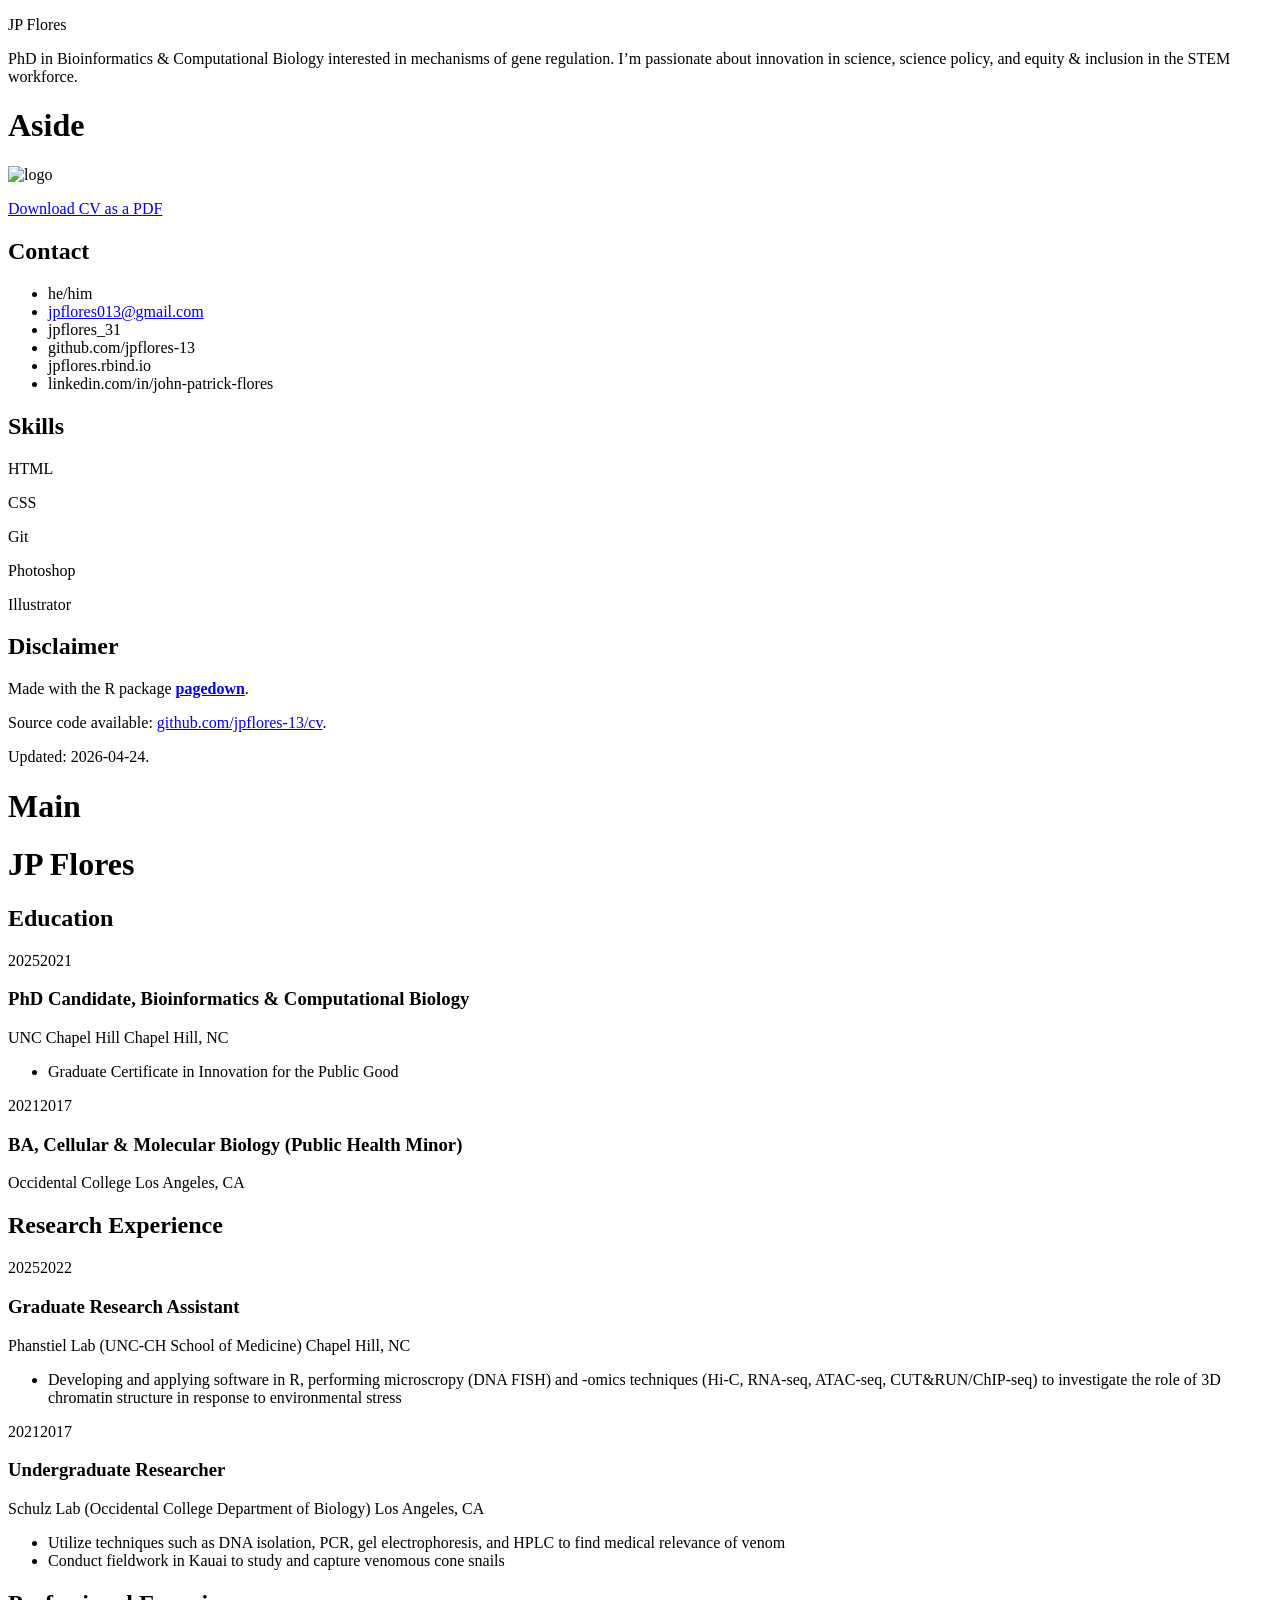
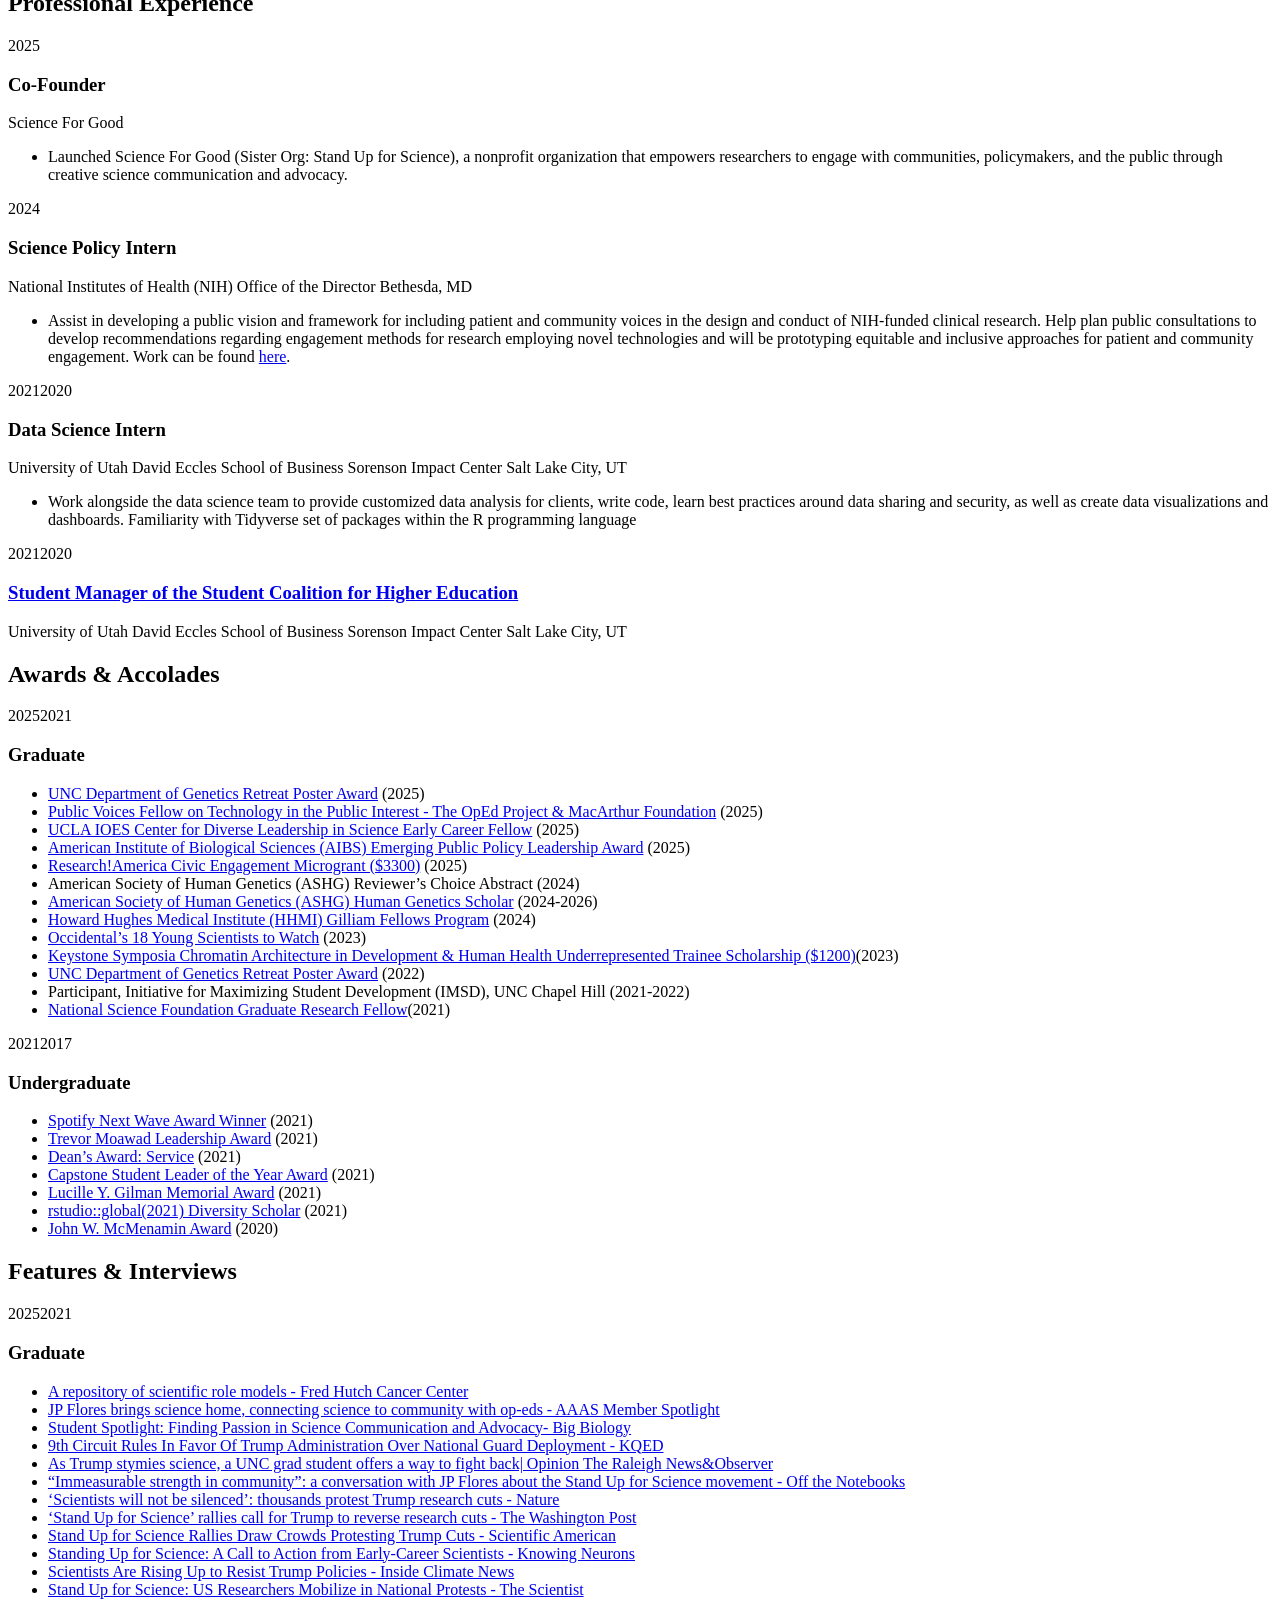
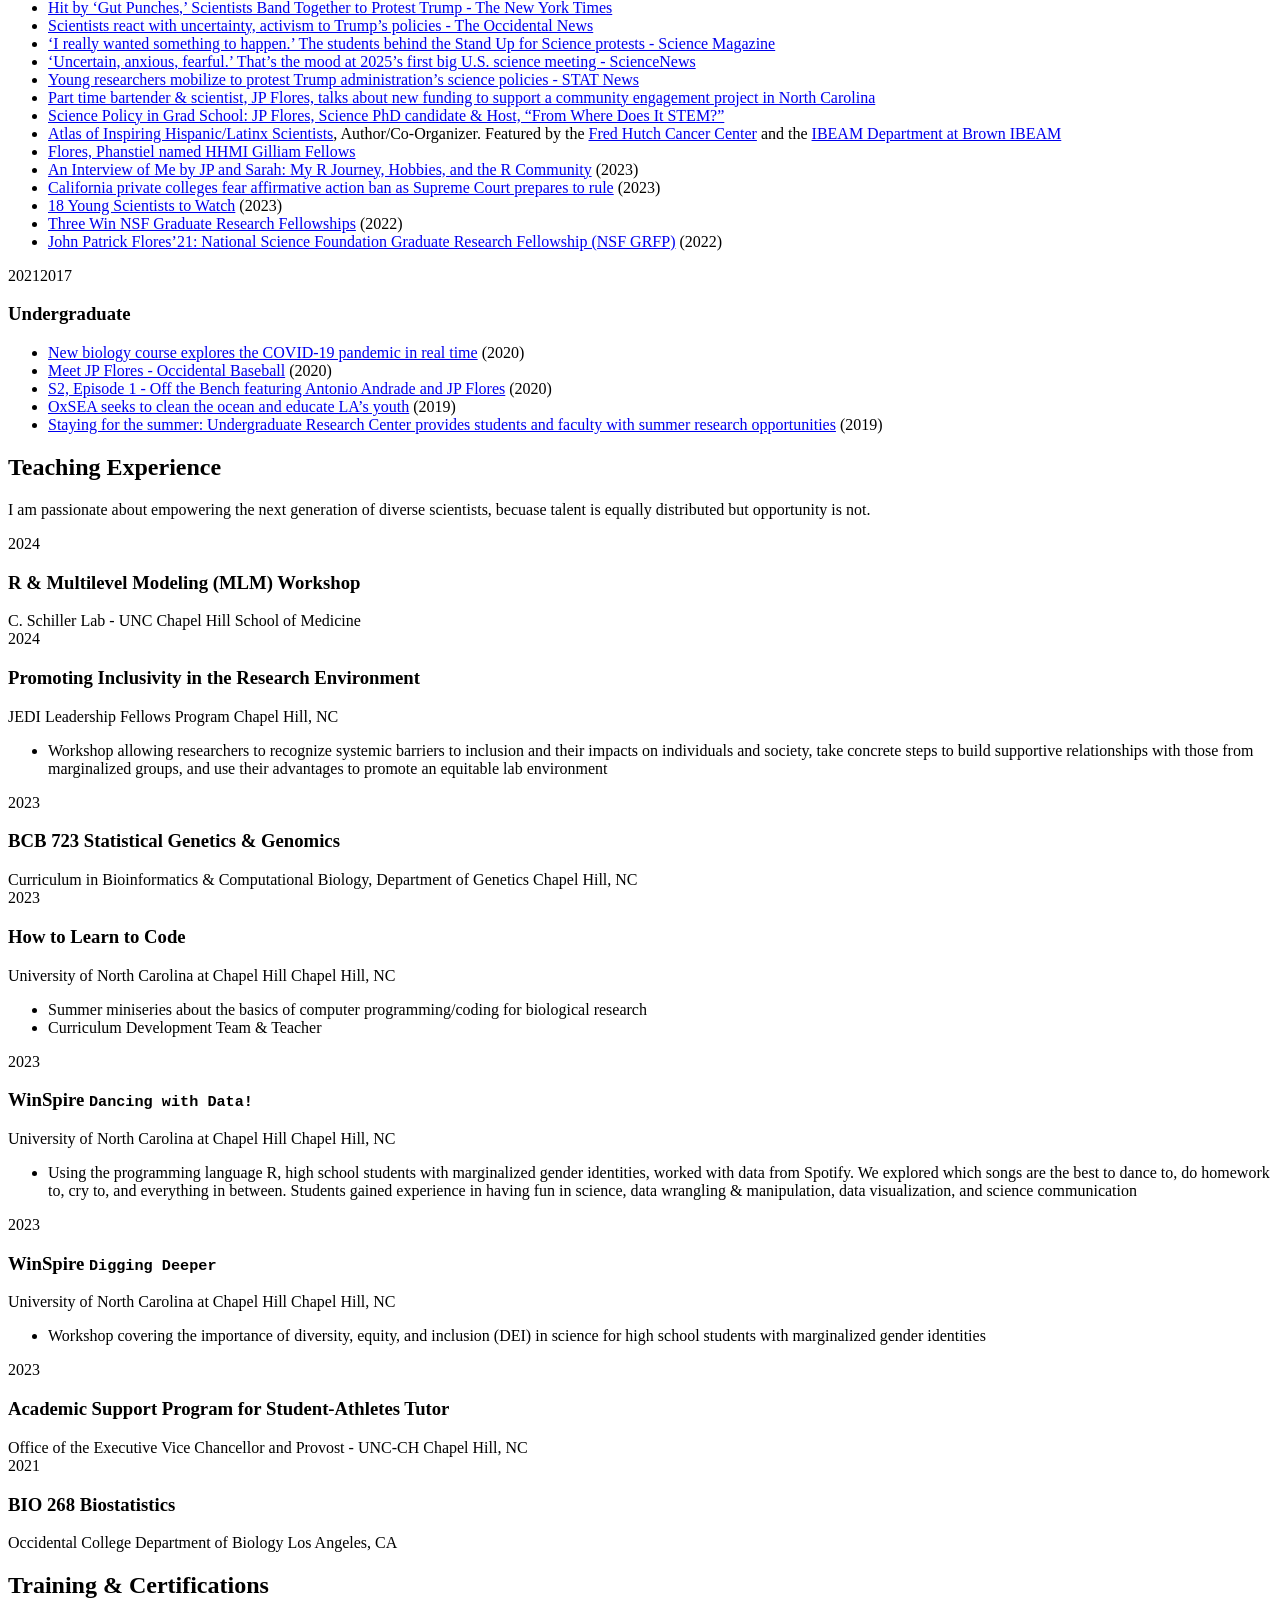
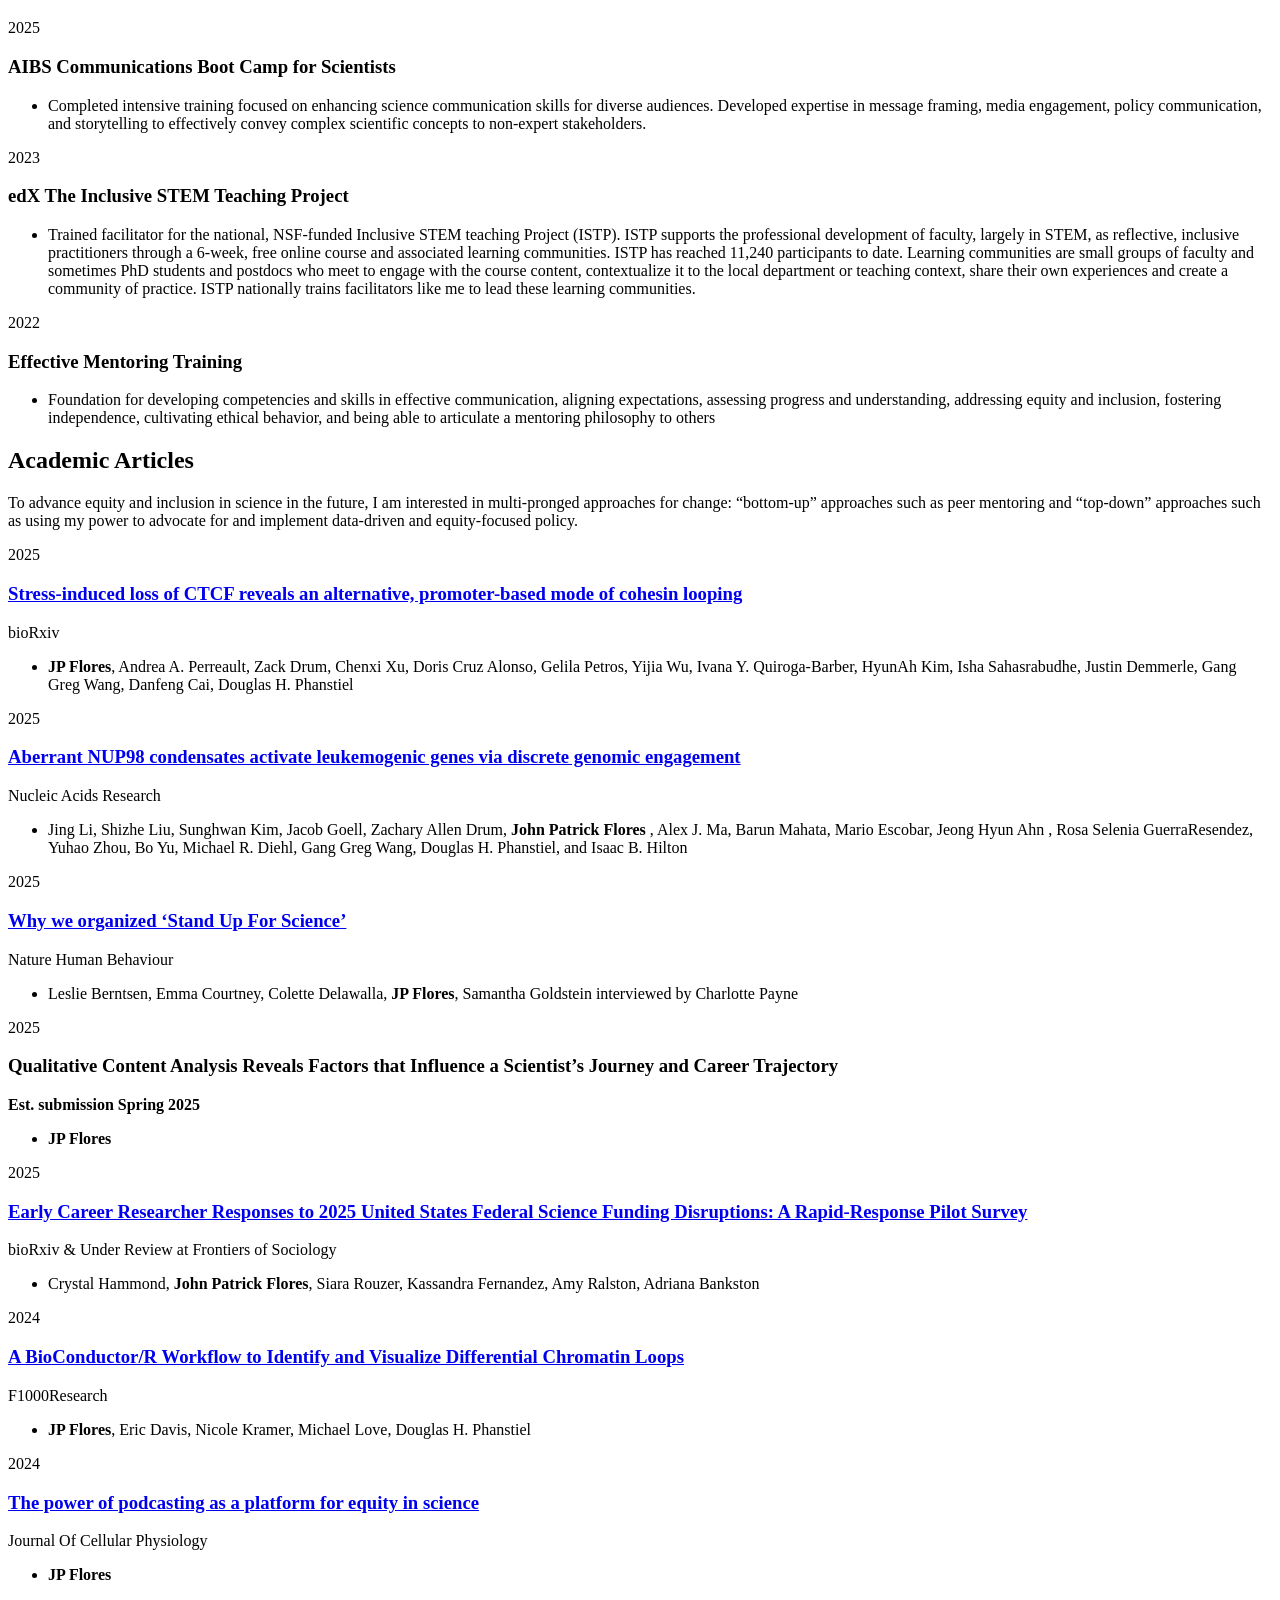
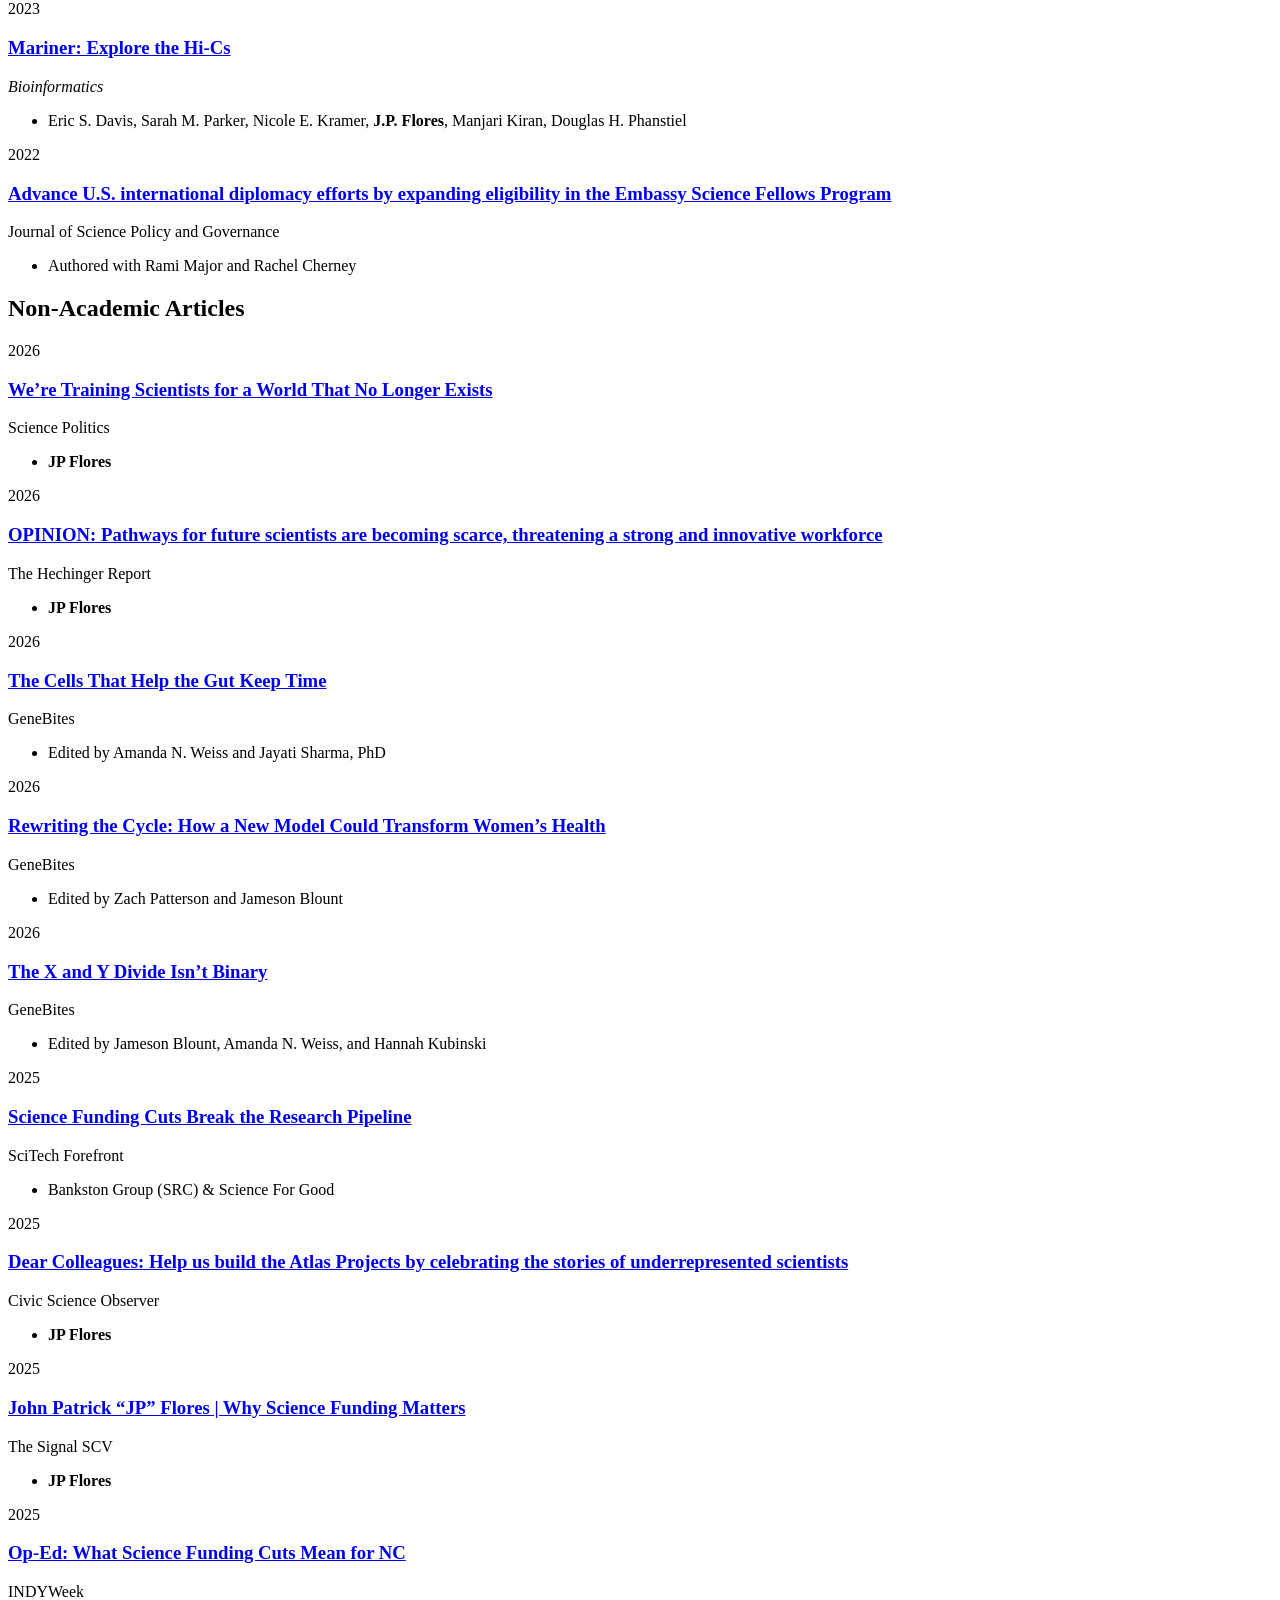
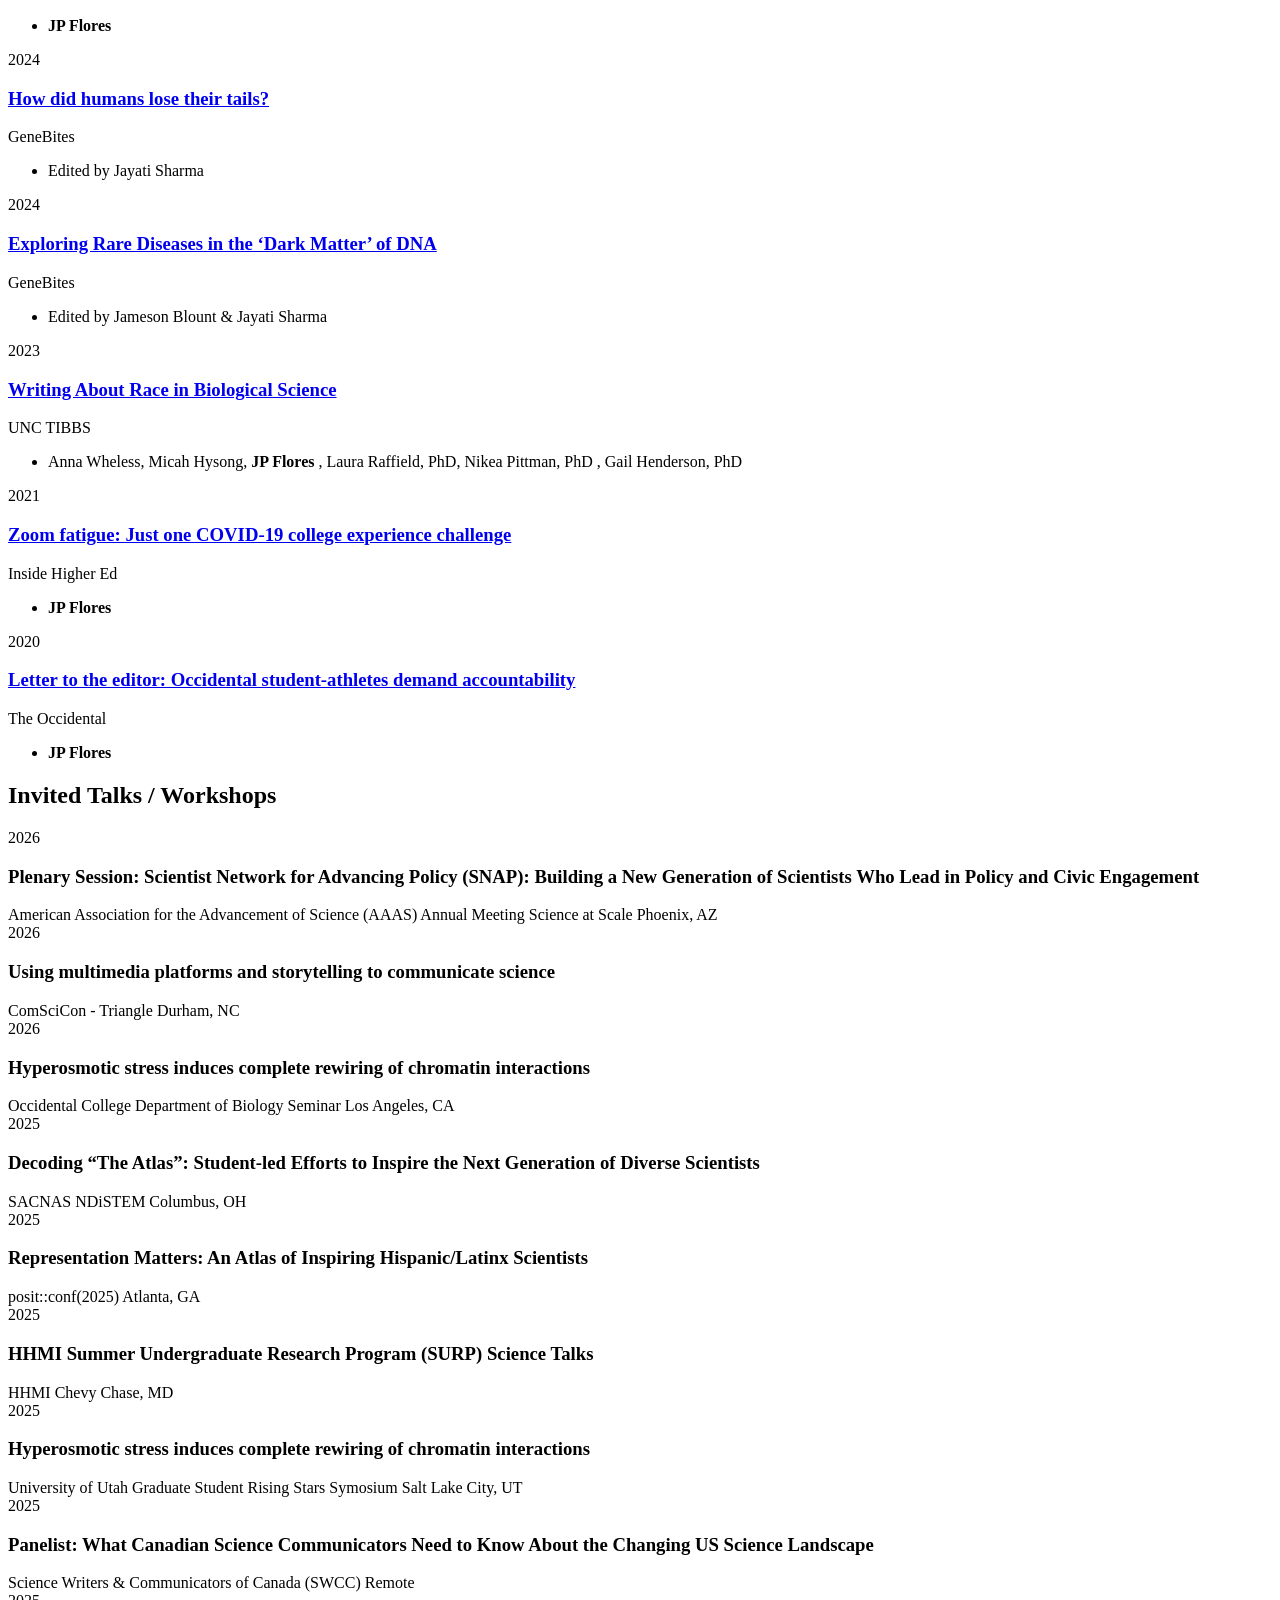
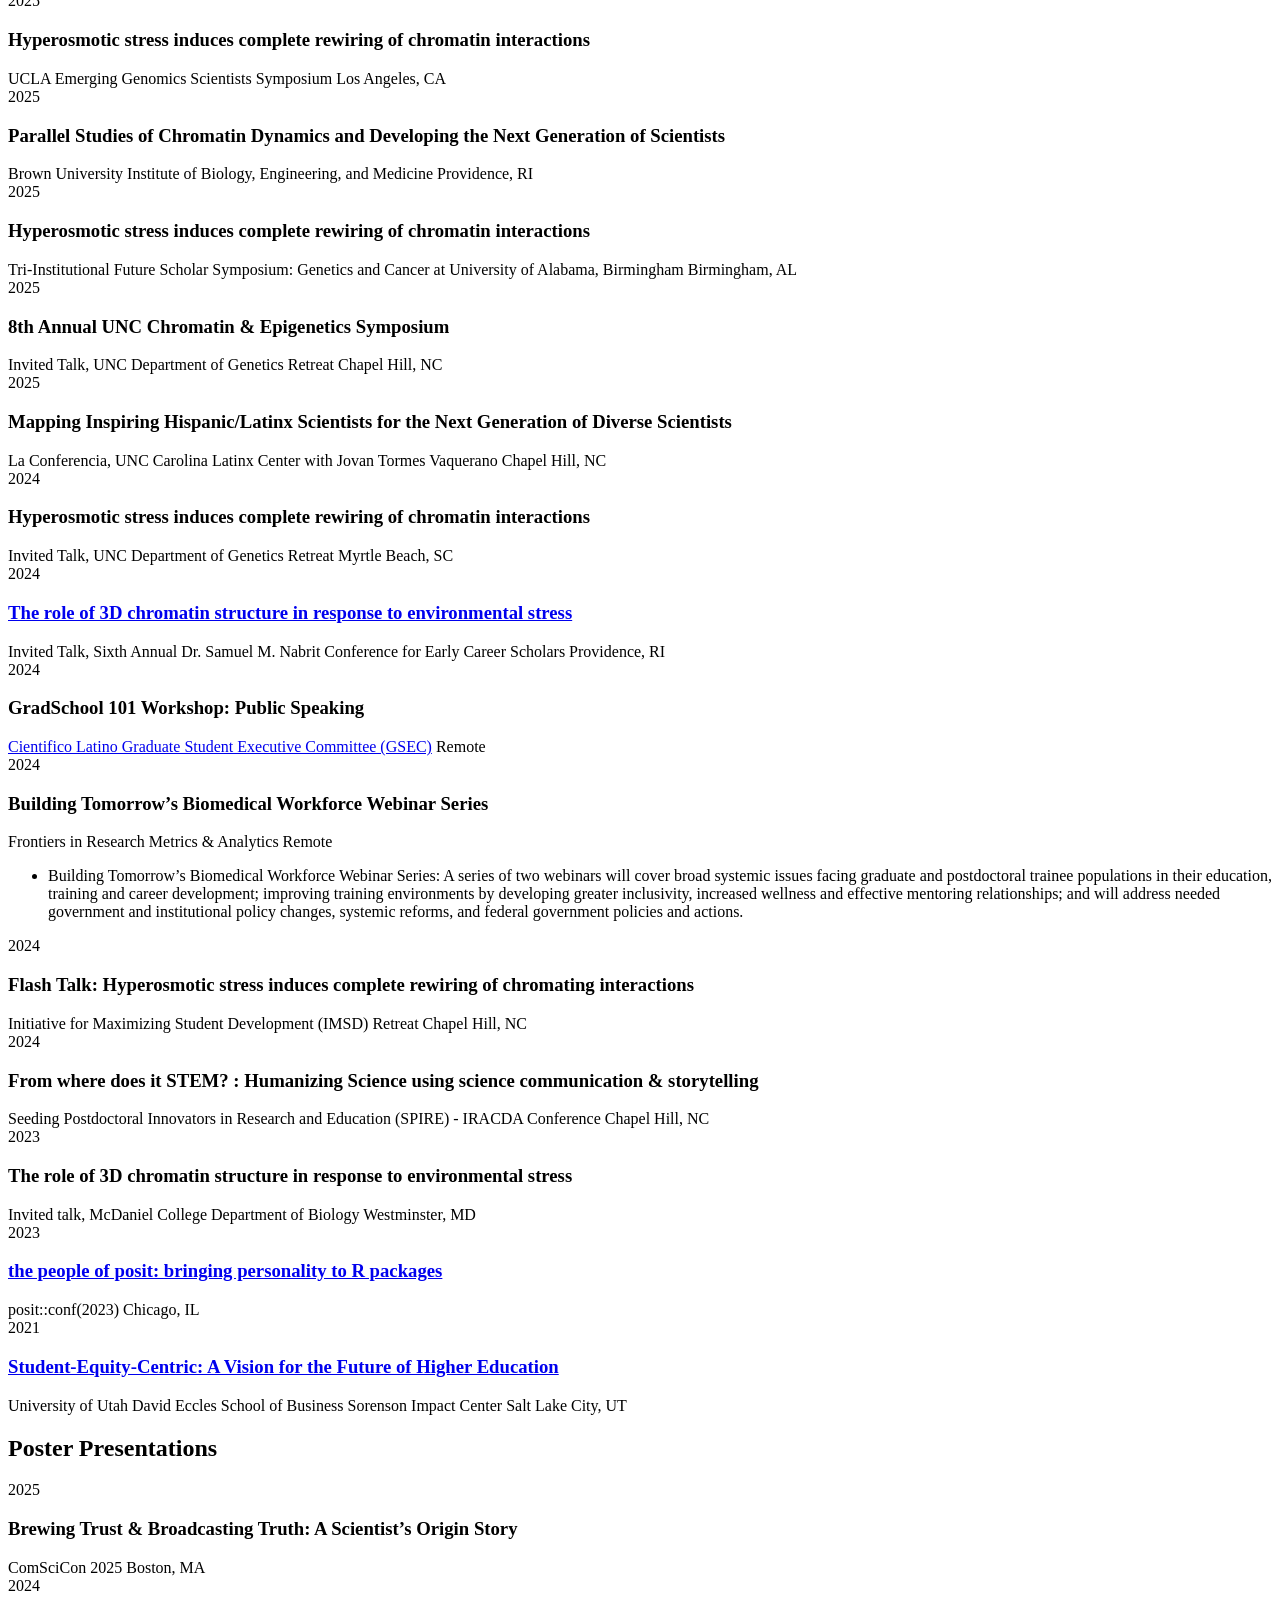
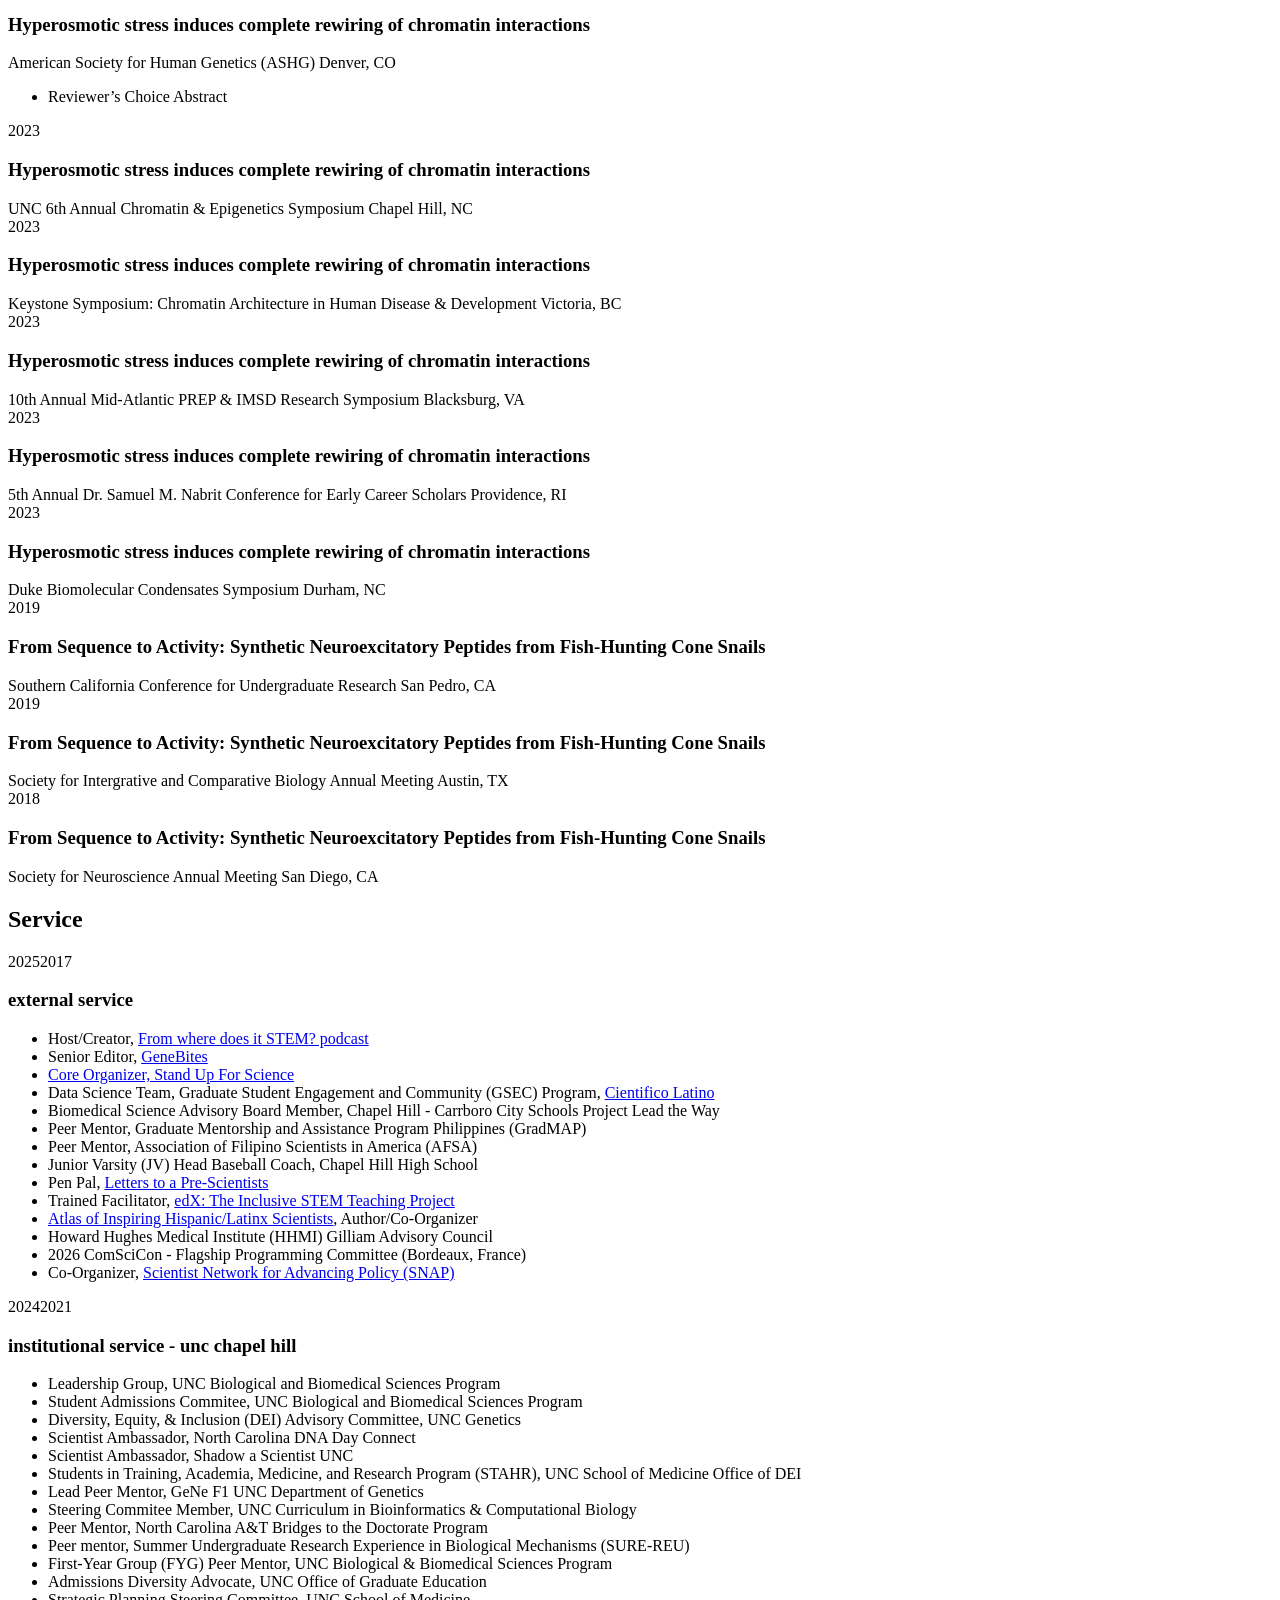
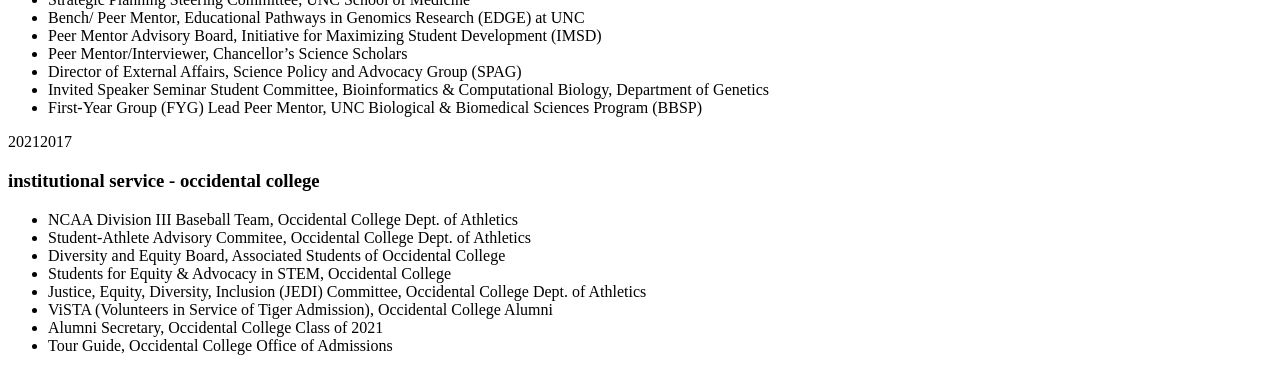
==== cv.html @ e674ce79 "Re-add HTML files and remove from gitignore HTML outputs are served via GitHub Pages and must be tra" ====
<!DOCTYPE html>
<html xmlns="http://www.w3.org/1999/xhtml">
  <head>
    <meta charset="utf-8" />
    <meta http-equiv="Content-Type" content="text/html; charset=utf-8" />
    <meta name="generator" content="pandoc" />
    <meta name="viewport" content="width=device-width, initial-scale=1">

    <meta name="author" content="JP Flores" />
    <meta name="date" content="2026-04-24" />
    <title>JP Flores’ CV</title>

    
        <link href="cv_files/font-awesome-6.5.2/css/all.min.css" rel="stylesheet" />
        <link href="cv_files/font-awesome-6.5.2/css/v4-shims.min.css" rel="stylesheet" />
        <link href="cv_files/paged-0.24/css/resume.css" rel="stylesheet" />
        <script src="cv_files/paged-0.24/js/config.js"></script>
        <script src="cv_files/paged-0.24/js/paged.js"></script>
        <script src="cv_files/paged-0.24/js/hooks.js"></script>
    
        <link rel="stylesheet" href="css/styles.css" type="text/css" />
    
  </head>
  <body>

<div class="header-block">
<div class="header-block-inner">
<div class="title">
<p>JP Flores</p>
</div>
</div>
</div>
<div class="subtitle">
<p>PhD in Bioinformatics &amp; Computational Biology interested in mechanisms of gene regulation. I’m passionate about innovation in science, science policy, and equity &amp; inclusion in the STEM workforce.</p>
</div>
<div id="aside" class="section level1">
<h1>Aside</h1>
<p><img src="logo.jpg" style="width:90.0%" alt="logo" /></p>
<p><a href="https://github.com/jpflores-13/cv/raw/master/cv.pdf"><i class='fas fa-download'></i> Download CV as a PDF</a></p>
<div id="contact" class="section level2">
<h2>Contact</h2>
<ul>
<li><i class='fa fa-comments'></i> he/him</li>
<li><i class='fa fa-envelope'></i> <a href="mailto:jpflores013@gmail.com" class="email">jpflores013@gmail.com</a></li>
<li><i class='fa fa-twitter'></i> jpflores_31</li>
<li><i class='fa fa-github'></i> github.com/jpflores-13</li>
<li><i class='fa fa-link'></i> jpflores.rbind.io</li>
<li><i class='fa fa-linkedin'></i> linkedin.com/in/john-patrick-flores</li>
</ul>
</div>
<div id="skills" class="section level2">
<h2>Skills</h2>
<p><i class="fab fa-r-project"></i></p>
<!--i class="fab fa-html5"></i-->
<p>HTML</p>
<!--i class="fab fa-css3-alt"></i-->
<p>CSS</p>
<!--i class="fas fa-code-branch"></i-->
<p>Git</p>
<!--i class="fab fa-adobe"></i-->
<p>Photoshop</p>
<!--i class="fab fa-adobe"></i-->
<p>Illustrator</p>
</div>
<div id="disclaimer" class="section level2">
<h2>Disclaimer</h2>
<p>Made with the R package <a href="https://github.com/rstudio/pagedown"><strong>pagedown</strong></a>.</p>
<p>Source code available: <a href="https://github.com/jpflores-13/cv">github.com/jpflores-13/cv</a>.</p>
<p>Updated: 2026-04-24.</p>
</div>
</div>
<div id="main" class="section level1">
<h1>Main</h1>
<div id="title" class="section level2">
<h2>JP Flores</h2>
</div>
<div id="education" class="section level2" data-icon="graduation-cap" data-concise="true">
<h2>Education</h2>
<div id="phd-candidate-bioinformatics-computational-biology" class="section level3">
<h3>PhD Candidate, Bioinformatics &amp; Computational Biology</h3>
<p>UNC Chapel Hill</p>
<p>Chapel Hill, NC</p>
<p>2025 - 2021</p>
<ul>
<li>Graduate Certificate in Innovation for the Public Good</li>
</ul>
</div>
<div id="ba-cellular-molecular-biology-public-health-minor" class="section level3">
<h3>BA, Cellular &amp; Molecular Biology (Public Health Minor)</h3>
<p>Occidental College</p>
<p>Los Angeles, CA</p>
<p>2021 - 2017</p>
</div>
</div>
<div id="research-experience" class="section level2" data-icon="laptop">
<h2>Research Experience</h2>
<div id="graduate-research-assistant" class="section level3">
<h3>Graduate Research Assistant</h3>
<p>Phanstiel Lab (UNC-CH School of Medicine)</p>
<p>Chapel Hill, NC</p>
<p>2025 - 2022</p>
<ul>
<li>Developing and applying software in R, performing microscropy (DNA FISH) and -omics techniques (Hi-C, RNA-seq, ATAC-seq, CUT&amp;RUN/ChIP-seq) to investigate the role of 3D chromatin structure in response to environmental stress</li>
</ul>
</div>
<div id="undergraduate-researcher" class="section level3">
<h3>Undergraduate Researcher</h3>
<p>Schulz Lab (Occidental College Department of Biology)</p>
<p>Los Angeles, CA</p>
<p>2021 - 2017</p>
<ul>
<li>Utilize techniques such as DNA isolation, PCR, gel electrophoresis, and HPLC to find medical relevance of venom</li>
<li>Conduct fieldwork in Kauai to study and capture venomous cone snails</li>
</ul>
</div>
</div>
<div id="professional-experience" class="section level2" data-icon="user-tie">
<h2>Professional Experience</h2>
<div id="co-founder" class="section level3">
<h3>Co-Founder</h3>
<p>Science For Good</p>
<p>N/A</p>
<p>2025</p>
<ul>
<li>Launched Science For Good (Sister Org: Stand Up for Science), a nonprofit organization that empowers researchers to engage with communities, policymakers, and the public through creative science communication and advocacy.</li>
</ul>
</div>
<div id="science-policy-intern" class="section level3">
<h3>Science Policy Intern</h3>
<p>National Institutes of Health (NIH) Office of the Director</p>
<p>Bethesda, MD</p>
<p>2024</p>
<ul>
<li>Assist in developing a public vision and framework for including patient and community voices in the design and conduct of NIH-funded clinical research. Help plan public consultations to develop recommendations regarding engagement methods for research employing novel technologies and will be prototyping equitable and inclusive approaches for patient and community engagement. Work can be found <a href="https://osp.od.nih.gov/wp-content/uploads/2025/12/NExTRACs-ENGAGE-Report_FINAL.pdf">here</a>.</li>
</ul>
</div>
<div id="data-science-intern" class="section level3">
<h3>Data Science Intern</h3>
<p>University of Utah David Eccles School of Business Sorenson Impact Center</p>
<p>Salt Lake City, UT</p>
<p>2021 - 2020</p>
<ul>
<li>Work alongside the data science team to provide customized data analysis for clients, write code, learn best practices around data sharing and security, as well as create data visualizations and dashboards. Familiarity with Tidyverse set of packages within the R programming language</li>
</ul>
</div>
<div id="student-manager-of-the-student-coalition-for-higher-education" class="section level3">
<h3><a href="https://www.mapsproject.org/copy-of-student-publications">Student Manager of the Student Coalition for Higher Education</a></h3>
<p>University of Utah David Eccles School of Business Sorenson Impact Center</p>
<p>Salt Lake City, UT</p>
<p>2021 - 2020</p>
</div>
</div>
<div id="awards-accolades" class="section level2" data-icon="trophy">
<h2>Awards &amp; Accolades</h2>
<div id="graduate" class="section level3">
<h3>Graduate</h3>
<p>N/A</p>
<p>N/A</p>
<p>2025 - 2021</p>
<ul>
<li><a href="https://www.med.unc.edu/genetics/department-of-genetics-scientific-retreat-fall-2025/">UNC Department of Genetics Retreat Poster Award</a> (2025)</li>
<li><a href="https://www.macfound.org/press/grantee-news/new-voices-shaping-narrative-of-technology-for-the-public-interest">Public Voices Fellow on Technology in the Public Interest - The OpEd Project &amp; MacArthur Foundation</a> (2025)</li>
<li><a href="https://www.ioes.ucla.edu/project/scholarships-and-fellowships/">UCLA IOES Center for Diverse Leadership in Science Early Career Fellow</a> (2025)</li>
<li><a href="https://www.aibs.org/news/2025/250220-2025-eppla-winners#subheader">American Institute of Biological Sciences (AIBS) Emerging Public Policy Leadership Award</a> (2025)</li>
<li><a href="https://www.researchamerica.org/civic-science/microgrants/">Research!America Civic Engagement Microgrant ($3300)</a> (2025)</li>
<li>American Society of Human Genetics (ASHG) Reviewer’s Choice Abstract (2024)</li>
<li><a href="https://www.ashg.org/membership/awards/hgsi/">American Society of Human Genetics (ASHG) Human Genetics Scholar</a> (2024-2026)</li>
<li><a href="https://www.hhmi.org/news/hhmi-names-50-gilliam-fellows-milestone-year">Howard Hughes Medical Institute (HHMI) Gilliam Fellows Program</a> (2024)</li>
<li><a href="https://www.oxy.edu/magazine/issues/spring-2023/18-young-scientists-watch">Occidental’s 18 Young Scientists to Watch</a> (2023)</li>
<li><a href="https://www.keystonesymposia.org/conferences/conference-listing/meeting?eventid=6889">Keystone Symposia Chromatin Architecture in Development &amp; Human Health Underrepresented Trainee Scholarship ($1200)</a>(2023)</li>
<li><a href="https://bcb.unc.edu/2022/09/16/john-flores-receives-top-poster-award-at-2022-scientific-retreat/">UNC Department of Genetics Retreat Poster Award</a> (2022)</li>
<li>Participant, Initiative for Maximizing Student Development (IMSD), UNC Chapel Hill (2021-2022)</li>
<li><a href="https://www.oxy.edu/academics/student-success/national-international-fellowships/fellowships-stories/john-patrick">National Science Foundation Graduate Research Fellow</a>(2021)</li>
</ul>
</div>
<div id="undergraduate" class="section level3">
<h3>Undergraduate</h3>
<p>N/A</p>
<p>N/A</p>
<p>2021 - 2017</p>
<ul>
<li><a href="https://podcasters.spotify.com/resources/news">Spotify Next Wave Award Winner</a> (2021)</li>
<li><a href="https://www.oxy.edu/news/tiger-club-athletics-awards-announced-2021">Trevor Moawad Leadership Award</a> (2021)</li>
<li><a href="https://www.oxy.edu/news/deans-award-winners-2021">Dean’s Award: Service</a> (2021)</li>
<li><a href="https://www.oxy.edu/news/2021-student-leadership-awards-honor-exemplary-undergraduates">Capstone Student Leader of the Year Award</a> (2021)</li>
<li><a href="https://www.oxy.edu/commencement/class-2021-highlights/senior-class-day-awards-2021">Lucille Y. Gilman Memorial Award</a> (2021)</li>
<li><a href="https://posit.co/blog/diversity-scholarships/">rstudio::global(2021) Diversity Scholar</a> (2021)</li>
<li><a href="https://www.oxy.edu/academics/areas-study/biology/news/biology-student-awards-2019-2020">John W. McMenamin Award</a> (2020)</li>
</ul>
</div>
</div>
<div id="features-interviews" class="section level2" data-icon="microphone">
<h2>Features &amp; Interviews</h2>
<div id="graduate-1" class="section level3">
<h3>Graduate</h3>
<p>N/A</p>
<p>N/A</p>
<p>2025 - 2021</p>
<ul>
<li><a href="https://www.fredhutch.org/en/news/spotlight/2025/07/latinatlas.html">A repository of scientific role models - Fred Hutch Cancer Center</a></li>
<li><a href="https://www.aaas.org/membership/member-spotlight/jp-flores-brings-science-home-connecting-science-community-op-eds">JP Flores brings science home, connecting science to community with op-eds - AAAS Member Spotlight</a></li>
<li><a href="https://open.spotify.com/episode/7kTNWf0xWm0z1hLjydodjw?si=6a9b936b576e459e">Student Spotlight: Finding Passion in Science Communication and Advocacy- Big Biology</a></li>
<li><a href="https://www.kqed.org/news/12045192/9th-circuit-rules-in-favor-of-trump-administration-over-national-guard-deployment">9th Circuit Rules In Favor Of Trump Administration Over National Guard Deployment - KQED</a></li>
<li><a href="https://www.newsobserver.com/opinion/article303861196.html?fbclid=PAZXh0bgNhZW0CMTEAAafq9XHzzLBUiAT3lmC58cI-ZJ6K4ZVLOLR21FZiQutnqjJjnkkYNt15xW_aow_aem_XI-vxRAuF2ts--H86FeWFA">As Trump stymies science, a UNC grad student offers a way to fight back| Opinion The Raleigh News&amp;Observer</a></li>
<li><a href="https://offthenotebooks.wordpress.com/2025/03/25/immeasurable-strength-in-community-a-conversation-with-jp-flores-about-the-stand-up-for-science-movement/">“Immeasurable strength in community”: a conversation with JP Flores about the Stand Up for Science movement - Off the Notebooks</a></li>
<li><a href="https://www.nature.com/articles/d41586-025-00704-0">‘Scientists will not be silenced’: thousands protest Trump research cuts - Nature</a></li>
<li><a href="https://www.washingtonpost.com/science/2025/03/07/stand-up-for-science-protest/">‘Stand Up for Science’ rallies call for Trump to reverse research cuts - The Washington Post</a></li>
<li><a href="https://www.scientificamerican.com/article/stand-up-for-science-rallies-draw-crowds-protesting-trump-cuts/">Stand Up for Science Rallies Draw Crowds Protesting Trump Cuts - Scientific American</a></li>
<li><a href="https://knowingneurons.com/blog/2025/03/07/stand-up-for-science/">Standing Up for Science: A Call to Action from Early-Career Scientists - Knowing Neurons</a></li>
<li><a href="https://insideclimatenews.org/news/06032025/stand-up-for-science-marches-resist-trump-policies/">Scientists Are Rising Up to Resist Trump Policies - Inside Climate News</a></li>
<li><a href="https://www.the-scientist.com/stand-up-for-science-us-researchers-mobilize-in-national-protests-72773">Stand Up for Science: US Researchers Mobilize in National Protests - The Scientist</a></li>
<li><a href="https://www.nytimes.com/2025/03/06/science/trump-science-protests.html">Hit by ‘Gut Punches,’ Scientists Band Together to Protest Trump - The New York Times</a></li>
<li><a href="https://theoccidentalnews.com/news/2025/03/05/scientists-react-with-uncertainty-activism-to-trumps-policies/2914505">Scientists react with uncertainty, activism to Trump’s policies - The Occidental News</a></li>
<li><a href="https://www.science.org/content/article/i-really-wanted-something-happen-students-behind-stand-science-protests">‘I really wanted something to happen.’ The students behind the Stand Up for Science protests - Science Magazine</a></li>
<li><a href="https://www.sciencenews.org/article/defunding-research-activism-aaas">‘Uncertain, anxious, fearful.’ That’s the mood at 2025’s first big U.S. science meeting - ScienceNews</a></li>
<li><a href="https://www.statnews.com/2025/02/13/resistance-organizing-to-trump-executive-orders-on-science/">Young researchers mobilize to protest Trump administration’s science policies - STAT News</a></li>
<li><a href="https://civicsciencemedia.org/part-time-bartender-scientist-jp-flores-talks-about-new-funding-to-support-a-scicomm-project/">Part time bartender &amp; scientist, JP Flores, talks about new funding to support a community engagement project in North Carolina</a></li>
<li><a href="https://www.youtube.com/watch?v=QsvG8MJKqv4">Science Policy in Grad School: JP Flores, Science PhD candidate &amp; Host, “From Where Does It STEM?”</a></li>
<li><a href="https://www.fredhutch.org/en/about/about-the-hutch/faculty-development/atlas-of-inspiring-hispanic-latinx-scientists.html">Atlas of Inspiring Hispanic/Latinx Scientists</a>, Author/Co-Organizer. Featured by the <a href="https://www.fredhutch.org/en/news/releases/2024/09/fred-hutch-launches-atlas-of-inspiring-hispanic-latinx-scientist.html">Fred Hutch Cancer Center</a> and the <a href="https://www.brown.edu/academics/ibeam/news/honoring-hispanic-heritage-month-multi-institution-team-launches-atlas-hispaniclatinx">IBEAM Department at Brown IBEAM</a></li>
<li><a href="https://news.unchealthcare.org/2024/07/flores-phanstiel-named-hhmi-gilliam-fellows/">Flores, Phanstiel named HHMI Gilliam Fellows</a></li>
<li><a href="https://yihui.org/en/2023/09/jp-sarah-interview/">An Interview of Me by JP and Sarah: My R Journey, Hobbies, and the R Community</a> (2023)</li>
<li><a href="https://calmatters.org/education/higher-education/college-beat/2023/06/california-private-colleges-affirmative-action-supreme-court/">California private colleges fear affirmative action ban as Supreme Court prepares to rule</a> (2023)</li>
<li><a href="https://www.oxy.edu/magazine/issues/spring-2023/18-young-scientists-watch">18 Young Scientists to Watch</a> (2023)</li>
<li><a href="https://www.oxy.edu/news/three-win-nsf-graduate-research-fellowships">Three Win NSF Graduate Research Fellowships</a> (2022)</li>
<li><a href="https://www.oxy.edu/academics/student-success/national-international-fellowships/fellowships-stories/john-patrick">John Patrick Flores’21: National Science Foundation Graduate Research Fellowship (NSF GRFP)</a> (2022)</li>
</ul>
</div>
<div id="undergraduate-1" class="section level3">
<h3>Undergraduate</h3>
<p>N/A</p>
<p>N/A</p>
<p>2021 - 2017</p>
<ul>
<li><a href="https://www.oxy.edu/news/new-biology-course-explores-covid-19-pandemic-real-time">New biology course explores the COVID-19 pandemic in real time</a> (2020)</li>
<li><a href="https://thesciac.org/404-1.aspx?url=/general/2019-20/releases/20200612jo7s2i">Meet JP Flores - Occidental Baseball</a> (2020)</li>
<li><a href="https://soundcloud.com/occidentalpodcasts/s2-episode-1-featuring-antonio-andrade-and-jp-flores?utm_source=clipboard&amp;utm_campaign=wtshare&amp;utm_medium=widget&amp;utm_content=https%253A%252F%252Fsoundcloud.com%252Foccidentalpodcasts%252Fs2-episode-1-featuring-antonio-andrade-and-jp-flores">S2, Episode 1 - Off the Bench featuring Antonio Andrade and JP Flores</a> (2020)</li>
<li><a href="https://theoccidentalnews.com/news/2019/09/25/oxsea-seeks-to-clean-the-ocean-and-educate-las-youth/2898417">OxSEA seeks to clean the ocean and educate LA’s youth</a> (2019)</li>
<li><a href="https://theoccidentalnews.com/culture/2019/09/17/staying-for-the-summer-undergraduate-research-center-provides-students-and-faculty-with-summer-research-opportunities/2898229">Staying for the summer: Undergraduate Research Center provides students and faculty with summer research opportunities</a> (2019)</li>
</ul>
</div>
</div>
<div id="teaching-experience" class="section level2" data-icon="chalkboard-teacher">
<h2>Teaching Experience</h2>
<div class="aside">
<p>I am passionate about empowering the next generation of diverse scientists, becuase talent is equally distributed but opportunity is not.</p>
</div>
<div id="r-multilevel-modeling-mlm-workshop" class="section level3">
<h3>R &amp; Multilevel Modeling (MLM) Workshop</h3>
<p>C. Schiller Lab - UNC Chapel Hill School of Medicine</p>
<p>N/A</p>
<p>2024</p>
</div>
<div id="promoting-inclusivity-in-the-research-environment" class="section level3">
<h3>Promoting Inclusivity in the Research Environment</h3>
<p>JEDI Leadership Fellows Program</p>
<p>Chapel Hill, NC</p>
<p>2024</p>
<ul>
<li>Workshop allowing researchers to recognize systemic barriers to inclusion and their impacts on individuals and society, take concrete steps to build supportive relationships with those from marginalized groups, and use their advantages to promote an equitable lab environment</li>
</ul>
</div>
<div id="bcb-723-statistical-genetics-genomics" class="section level3">
<h3>BCB 723 Statistical Genetics &amp; Genomics</h3>
<p>Curriculum in Bioinformatics &amp; Computational Biology, Department of Genetics</p>
<p>Chapel Hill, NC</p>
<p>2023</p>
</div>
<div id="how-to-learn-to-code" class="section level3">
<h3>How to Learn to Code</h3>
<p>University of North Carolina at Chapel Hill</p>
<p>Chapel Hill, NC</p>
<p>2023</p>
<ul>
<li>Summer miniseries about the basics of computer programming/coding for biological research</li>
<li>Curriculum Development Team &amp; Teacher</li>
</ul>
</div>
<div id="winspire-dancing-with-data" class="section level3">
<h3>WinSpire <code>Dancing with Data!</code></h3>
<p>University of North Carolina at Chapel Hill</p>
<p>Chapel Hill, NC</p>
<p>2023</p>
<ul>
<li>Using the programming language R, high school students with marginalized gender identities, worked with data from Spotify. We explored which songs are the best to dance to, do homework to, cry to, and everything in between. Students gained experience in having fun in science, data wrangling &amp; manipulation, data visualization, and science communication</li>
</ul>
</div>
<div id="winspire-digging-deeper" class="section level3">
<h3>WinSpire <code>Digging Deeper</code></h3>
<p>University of North Carolina at Chapel Hill</p>
<p>Chapel Hill, NC</p>
<p>2023</p>
<ul>
<li>Workshop covering the importance of diversity, equity, and inclusion (DEI) in science for high school students with marginalized gender identities</li>
</ul>
</div>
<div id="academic-support-program-for-student-athletes-tutor" class="section level3">
<h3>Academic Support Program for Student-Athletes Tutor</h3>
<p>Office of the Executive Vice Chancellor and Provost - UNC-CH</p>
<p>Chapel Hill, NC</p>
<p>2023</p>
</div>
<div id="bio-268-biostatistics" class="section level3">
<h3>BIO 268 Biostatistics</h3>
<p>Occidental College Department of Biology</p>
<p>Los Angeles, CA</p>
<p>2021</p>
</div>
</div>
<div id="training-certifications" class="section level2" data-icon="medal">
<h2>Training &amp; Certifications</h2>
<div id="aibs-communications-boot-camp-for-scientists" class="section level3">
<h3>AIBS Communications Boot Camp for Scientists</h3>
<p>N/A</p>
<p>N/A</p>
<p>2025</p>
<ul>
<li>Completed intensive training focused on enhancing science communication skills for diverse audiences. Developed expertise in message framing, media engagement, policy communication, and storytelling to effectively convey complex scientific concepts to non-expert stakeholders.</li>
</ul>
</div>
<div id="edx-the-inclusive-stem-teaching-project" class="section level3">
<h3>edX The Inclusive STEM Teaching Project</h3>
<p>N/A</p>
<p>N/A</p>
<p>2023</p>
<ul>
<li>Trained facilitator for the national, NSF-funded Inclusive STEM teaching Project (ISTP). ISTP supports the professional development of faculty, largely in STEM, as reflective, inclusive practitioners through a 6-week, free online course and associated learning communities. ISTP has reached 11,240 participants to date. Learning communities are small groups of faculty and sometimes PhD students and postdocs who meet to engage with the course content, contextualize it to the local department or teaching context, share their own experiences and create a community of practice. ISTP nationally trains facilitators like me to lead these learning communities.</li>
</ul>
</div>
<div id="effective-mentoring-training" class="section level3">
<h3>Effective Mentoring Training</h3>
<p>N/A</p>
<p>N/A</p>
<p>2022</p>
<ul>
<li>Foundation for developing competencies and skills in effective communication, aligning expectations, assessing progress and understanding, addressing equity and inclusion, fostering independence, cultivating ethical behavior, and being able to articulate a mentoring philosophy to others</li>
</ul>
</div>
</div>
<div id="academic-articles" class="section level2" data-icon="book">
<h2>Academic Articles</h2>
<div class="aside">
<p>To advance equity and inclusion in science in the future, I am interested in multi-pronged approaches for change: “bottom-up” approaches such as peer mentoring and “top-down” approaches such as using my power to advocate for and implement data-driven and equity-focused policy.</p>
</div>
<div id="stress-induced-loss-of-ctcf-reveals-an-alternative-promoter-based-mode-of-cohesin-looping" class="section level3">
<h3><a href="https://www.biorxiv.org/content/10.64898/2025.12.19.695003v1">Stress-induced loss of CTCF reveals an alternative, promoter-based mode of cohesin looping</a></h3>
<p>bioRxiv</p>
<p>N/A</p>
<p>2025</p>
<ul>
<li><strong>JP Flores</strong>, Andrea A. Perreault, Zack Drum, Chenxi Xu, Doris Cruz Alonso, Gelila Petros, Yijia Wu, Ivana Y. Quiroga-Barber, HyunAh Kim, Isha Sahasrabudhe, Justin Demmerle, Gang Greg Wang, Danfeng Cai, Douglas H. Phanstiel</li>
</ul>
</div>
<div id="aberrant-nup98-condensates-activate-leukemogenic-genes-via-discrete-genomic-engagement" class="section level3">
<h3><a href="https://academic.oup.com/nar/article/53/4/gkaf056/8008532?login=true">Aberrant NUP98 condensates activate leukemogenic genes via discrete genomic engagement</a></h3>
<p>Nucleic Acids Research</p>
<p>N/A</p>
<p>2025</p>
<ul>
<li>Jing Li, Shizhe Liu, Sunghwan Kim, Jacob Goell, Zachary Allen Drum, <strong>John Patrick Flores</strong> , Alex J. Ma, Barun Mahata, Mario Escobar, Jeong Hyun Ahn , Rosa Selenia GuerraResendez, Yuhao Zhou, Bo Yu, Michael R. Diehl, Gang Greg Wang, Douglas H. Phanstiel, and Isaac B. Hilton</li>
</ul>
</div>
<div id="why-we-organized-stand-up-for-science" class="section level3">
<h3><a href="https://www.nature.com/articles/s41562-025-02146-0.epdf?sharing_token=TNY8x0KGFi7R-RG0ODw3gdRgN0jAjWel9jnR3ZoTv0Pvz8fyptnFaVshpYmugg64Oh0Nq6_NduhMUi6gTCVUSLv3HzGMT6NncIP_Zc1jt7tvL0a1bOP99CF5agZavmhOaHl6QRenDg8rpZRnyUn1CO6d3LIhn6lvhd9H4V9lVbI%3D">Why we organized ‘Stand Up For Science’</a></h3>
<p>Nature Human Behaviour</p>
<p>N/A</p>
<p>2025</p>
<ul>
<li>Leslie Berntsen, Emma Courtney, Colette Delawalla, <strong>JP Flores</strong>, Samantha Goldstein interviewed by Charlotte Payne</li>
</ul>
</div>
<div id="qualitative-content-analysis-reveals-factors-that-influence-a-scientists-journey-and-career-trajectory" class="section level3">
<h3>Qualitative Content Analysis Reveals Factors that Influence a Scientist’s Journey and Career Trajectory</h3>
<p><strong>Est. submission Spring 2025</strong></p>
<p>N/A</p>
<p>2025</p>
<ul>
<li><strong>JP Flores</strong></li>
</ul>
</div>
<div id="early-career-researcher-responses-to-2025-united-states-federal-science-funding-disruptions-a-rapid-response-pilot-survey" class="section level3">
<h3><a href="https://www.biorxiv.org/content/10.64898/2025.12.03.691733v1">Early Career Researcher Responses to 2025 United States Federal Science Funding Disruptions: A Rapid-Response Pilot Survey</a></h3>
<p>bioRxiv &amp; Under Review at Frontiers of Sociology</p>
<p>N/A</p>
<p>2025</p>
<ul>
<li>Crystal Hammond, <strong>John Patrick Flores</strong>, Siara Rouzer, Kassandra Fernandez, Amy Ralston, Adriana Bankston</li>
</ul>
</div>
<div id="a-bioconductorr-workflow-to-identify-and-visualize-differential-chromatin-loops" class="section level3">
<h3><a href="https://f1000research.com/articles/13-1346/v1">A BioConductor/R Workflow to Identify and Visualize Differential Chromatin Loops</a></h3>
<p>F1000Research</p>
<p>N/A</p>
<p>2024</p>
<ul>
<li><strong>JP Flores</strong>, Eric Davis, Nicole Kramer, Michael Love, Douglas H. Phanstiel</li>
</ul>
</div>
<div id="the-power-of-podcasting-as-a-platform-for-equity-in-science" class="section level3">
<h3><a href="https://doi.org/10.1002/jcp.31350">The power of podcasting as a platform for equity in science</a></h3>
<p>Journal Of Cellular Physiology</p>
<p>N/A</p>
<p>2024</p>
<ul>
<li><strong>JP Flores</strong></li>
</ul>
</div>
<div id="mariner-explore-the-hi-cs" class="section level3">
<h3><a href="https://academic.oup.com/bioinformatics/advance-article/doi/10.1093/bioinformatics/btae352/7685386">Mariner: Explore the Hi-Cs</a></h3>
<p><em>Bioinformatics</em></p>
<p>N/A</p>
<p>2023</p>
<ul>
<li>Eric S. Davis, Sarah M. Parker, Nicole E. Kramer, <strong>J.P. Flores</strong>, Manjari Kiran, Douglas H. Phanstiel</li>
</ul>
</div>
<div id="advance-u.s.-international-diplomacy-efforts-by-expanding-eligibility-in-the-embassy-science-fellows-program" class="section level3">
<h3><a href="https://www.sciencepolicyjournal.org/article_1038126_jspg200303.html">Advance U.S. international diplomacy efforts by expanding eligibility in the Embassy Science Fellows Program</a></h3>
<p>Journal of Science Policy and Governance</p>
<p>N/A</p>
<p>2022</p>
<ul>
<li>Authored with Rami Major and Rachel Cherney</li>
</ul>
</div>
</div>
<div id="non-academic-articles" class="section level2" data-icon="bookmark">
<h2>Non-Academic Articles</h2>
<div id="were-training-scientists-for-a-world-that-no-longer-exists" class="section level3">
<h3><a href="https://sciencepolitics.org/2026/03/18/were-training-scientists-for-a-world-that-no-longer-exists/">We’re Training Scientists for a World That No Longer Exists</a></h3>
<p>Science Politics</p>
<p>N/A</p>
<p>2026</p>
<ul>
<li><strong>JP Flores</strong></li>
</ul>
</div>
<div id="opinion-pathways-for-future-scientists-are-becoming-scarce-threatening-a-strong-and-innovative-workforce" class="section level3">
<h3><a href="https://hechingerreport.org/opinion-pathways-for-future-scientists-are-becoming-scarce-threatening-a-strong-and-innovative-workforce/">OPINION: Pathways for future scientists are becoming scarce, threatening a strong and innovative workforce</a></h3>
<p>The Hechinger Report</p>
<p>N/A</p>
<p>2026</p>
<ul>
<li><strong>JP Flores</strong></li>
</ul>
</div>
<div id="the-cells-that-help-the-gut-keep-time" class="section level3">
<h3><a href="https://genebites.org/2026/02/05/the-cells-that-help-the-gut-keep-time/">The Cells That Help the Gut Keep Time</a></h3>
<p>GeneBites</p>
<p>N/A</p>
<p>2026</p>
<ul>
<li>Edited by Amanda N. Weiss and Jayati Sharma, PhD</li>
</ul>
</div>
<div id="rewriting-the-cycle-how-a-new-model-could-transform-womens-health" class="section level3">
<h3><a href="https://genebites.org/2026/01/29/rewriting-the-cycle-how-a-new-model-could-transform-womens-health/">Rewriting the Cycle: How a New Model Could Transform Women’s Health</a></h3>
<p>GeneBites</p>
<p>N/A</p>
<p>2026</p>
<ul>
<li>Edited by Zach Patterson and Jameson Blount</li>
</ul>
</div>
<div id="the-x-and-y-divide-isnt-binary" class="section level3">
<h3><a href="https://genebites.org/2026/01/08/the-x-and-y-divide-isnt-binary/">The X and Y Divide Isn’t Binary</a></h3>
<p>GeneBites</p>
<p>N/A</p>
<p>2026</p>
<ul>
<li>Edited by Jameson Blount, Amanda N. Weiss, and Hannah Kubinski</li>
</ul>
</div>
<div id="science-funding-cuts-break-the-research-pipeline" class="section level3">
<h3><a href="https://medium.com/scitech-forefront/science-funding-cuts-break-the-research-pipeline-ce02c7073253">Science Funding Cuts Break the Research Pipeline</a></h3>
<p>SciTech Forefront</p>
<p>N/A</p>
<p>2025</p>
<ul>
<li>Bankston Group (SRC) &amp; Science For Good</li>
</ul>
</div>
<div id="dear-colleagues-help-us-build-the-atlas-projects-by-celebrating-the-stories-of-underrepresented-scientists" class="section level3">
<h3><a href="https://civicsciencemedia.org/dear-colleagues-help-us-build-the-atlas-projects-by-celebrating-the-stories-of-underrepresented-scientists/">Dear Colleagues: Help us build the Atlas Projects by celebrating the stories of underrepresented scientists</a></h3>
<p>Civic Science Observer</p>
<p>N/A</p>
<p>2025</p>
<ul>
<li><strong>JP Flores</strong></li>
</ul>
</div>
<div id="john-patrick-jp-flores-why-science-funding-matters" class="section level3">
<h3><a href="https://signalscv.com/2025/06/john-patrick-jp-flores-why-science-funding-matters/">John Patrick “JP” Flores | Why Science Funding Matters</a></h3>
<p>The Signal SCV</p>
<p>N/A</p>
<p>2025</p>
<ul>
<li><strong>JP Flores</strong></li>
</ul>
</div>
<div id="op-ed-what-science-funding-cuts-mean-for-nc" class="section level3">
<h3><a href="https://indyweek.com/news/opinions/op-ed-what-science-funding-cuts-mean-for-nc/">Op-Ed: What Science Funding Cuts Mean for NC</a></h3>
<p>INDYWeek</p>
<p>N/A</p>
<p>2025</p>
<ul>
<li><strong>JP Flores</strong></li>
</ul>
</div>
<div id="how-did-humans-lose-their-tails" class="section level3">
<h3><a href="https://genebites.org/2024/05/20/how-did-humans-lose-their-tails/">How did humans lose their tails?</a></h3>
<p>GeneBites</p>
<p>N/A</p>
<p>2024</p>
<ul>
<li>Edited by Jayati Sharma</li>
</ul>
</div>
<div id="exploring-rare-diseases-in-the-dark-matter-of-dna" class="section level3">
<h3><a href="https://genebites.org/2024/08/15/exploring-rare-diseases-in-the-dark-matter-of-dna/">Exploring Rare Diseases in the ‘Dark Matter’ of DNA</a></h3>
<p>GeneBites</p>
<p>N/A</p>
<p>2024</p>
<ul>
<li>Edited by Jameson Blount &amp; Jayati Sharma</li>
</ul>
</div>
<div id="writing-about-race-in-biological-science" class="section level3">
<h3><a href="https://tibbs.unc.edu/diversity/jedi/writing-about-race/">Writing About Race in Biological Science</a></h3>
<p>UNC TIBBS</p>
<p>N/A</p>
<p>2023</p>
<ul>
<li>Anna Wheless, Micah Hysong, <strong>JP Flores </strong>, Laura Raffield, PhD, Nikea Pittman, PhD , Gail Henderson, PhD</li>
</ul>
</div>
<div id="zoom-fatigue-just-one-covid-19-college-experience-challenge" class="section level3">
<h3><a href="https://www.insidehighered.com/views/2021/04/15/zoom-fatigue-just-one-covid-19-college-experience-challenge">Zoom fatigue: Just one COVID-19 college experience challenge</a></h3>
<p>Inside Higher Ed</p>
<p>N/A</p>
<p>2021</p>
<ul>
<li><strong>JP Flores</strong></li>
</ul>
</div>
<div id="letter-to-the-editor-occidental-student-athletes-demand-accountability" class="section level3">
<h3><a href="https://theoccidentalnews.com/opinions/2020/10/28/letter-to-the-editor-occidental-student-athletes-demand-accountability/2901824">Letter to the editor: Occidental student-athletes demand accountability</a></h3>
<p>The Occidental</p>
<p>N/A</p>
<p>2020</p>
<ul>
<li><strong>JP Flores</strong></li>
</ul>
</div>
</div>
<div id="invited-talks-workshops" class="section level2" data-icon="microphone-alt">
<h2>Invited Talks / Workshops</h2>
<div id="plenary-session-scientist-network-for-advancing-policy-snap-building-a-new-generation-of-scientists-who-lead-in-policy-and-civic-engagement" class="section level3">
<h3>Plenary Session: Scientist Network for Advancing Policy (SNAP): Building a New Generation of Scientists Who Lead in Policy and Civic Engagement</h3>
<p>American Association for the Advancement of Science (AAAS) Annual Meeting Science at Scale</p>
<p>Phoenix, AZ</p>
<p>2026</p>
</div>
<div id="using-multimedia-platforms-and-storytelling-to-communicate-science" class="section level3">
<h3>Using multimedia platforms and storytelling to communicate science</h3>
<p>ComSciCon - Triangle</p>
<p>Durham, NC</p>
<p>2026</p>
</div>
<div id="hyperosmotic-stress-induces-complete-rewiring-of-chromatin-interactions" class="section level3">
<h3>Hyperosmotic stress induces complete rewiring of chromatin interactions</h3>
<p>Occidental College Department of Biology Seminar</p>
<p>Los Angeles, CA</p>
<p>2026</p>
</div>
<div id="decoding-the-atlas-student-led-efforts-to-inspire-the-next-generation-of-diverse-scientists" class="section level3">
<h3>Decoding “The Atlas”: Student-led Efforts to Inspire the Next Generation of Diverse Scientists</h3>
<p>SACNAS NDiSTEM</p>
<p>Columbus, OH</p>
<p>2025</p>
</div>
<div id="representation-matters-an-atlas-of-inspiring-hispaniclatinx-scientists" class="section level3">
<h3>Representation Matters: An Atlas of Inspiring Hispanic/Latinx Scientists</h3>
<p>posit::conf(2025)</p>
<p>Atlanta, GA</p>
<p>2025</p>
</div>
<div id="hhmi-summer-undergraduate-research-program-surp-science-talks" class="section level3">
<h3>HHMI Summer Undergraduate Research Program (SURP) Science Talks</h3>
<p>HHMI</p>
<p>Chevy Chase, MD</p>
<p>2025</p>
</div>
<div id="hyperosmotic-stress-induces-complete-rewiring-of-chromatin-interactions-1" class="section level3">
<h3>Hyperosmotic stress induces complete rewiring of chromatin interactions</h3>
<p>University of Utah Graduate Student Rising Stars Symosium</p>
<p>Salt Lake City, UT</p>
<p>2025</p>
</div>
<div id="panelist-what-canadian-science-communicators-need-to-know-about-the-changing-us-science-landscape" class="section level3">
<h3>Panelist: What Canadian Science Communicators Need to Know About the Changing US Science Landscape</h3>
<p>Science Writers &amp; Communicators of Canada (SWCC)</p>
<p>Remote</p>
<p>2025</p>
</div>
<div id="hyperosmotic-stress-induces-complete-rewiring-of-chromatin-interactions-2" class="section level3">
<h3>Hyperosmotic stress induces complete rewiring of chromatin interactions</h3>
<p>UCLA Emerging Genomics Scientists Symposium</p>
<p>Los Angeles, CA</p>
<p>2025</p>
</div>
<div id="parallel-studies-of-chromatin-dynamics-and-developing-the-next-generation-of-scientists" class="section level3">
<h3>Parallel Studies of Chromatin Dynamics and Developing the Next Generation of Scientists</h3>
<p>Brown University Institute of Biology, Engineering, and Medicine</p>
<p>Providence, RI</p>
<p>2025</p>
</div>
<div id="hyperosmotic-stress-induces-complete-rewiring-of-chromatin-interactions-3" class="section level3">
<h3>Hyperosmotic stress induces complete rewiring of chromatin interactions</h3>
<p>Tri-Institutional Future Scholar Symposium: Genetics and Cancer at University of Alabama, Birmingham</p>
<p>Birmingham, AL</p>
<p>2025</p>
</div>
<div id="th-annual-unc-chromatin-epigenetics-symposium" class="section level3">
<h3>8th Annual UNC Chromatin &amp; Epigenetics Symposium</h3>
<p>Invited Talk, UNC Department of Genetics Retreat</p>
<p>Chapel Hill, NC</p>
<p>2025</p>
</div>
<div id="mapping-inspiring-hispaniclatinx-scientists-for-the-next-generation-of-diverse-scientists" class="section level3">
<h3>Mapping Inspiring Hispanic/Latinx Scientists for the Next Generation of Diverse Scientists</h3>
<p>La Conferencia, UNC Carolina Latinx Center with Jovan Tormes Vaquerano</p>
<p>Chapel Hill, NC</p>
<p>2025</p>
</div>
<div id="hyperosmotic-stress-induces-complete-rewiring-of-chromatin-interactions-4" class="section level3">
<h3>Hyperosmotic stress induces complete rewiring of chromatin interactions</h3>
<p>Invited Talk, UNC Department of Genetics Retreat</p>
<p>Myrtle Beach, SC</p>
<p>2024</p>
</div>
<div id="the-role-of-3d-chromatin-structure-in-response-to-environmental-stress" class="section level3">
<h3><a href="https://www.youtube.com/watch?v=HwSEGfOlsY4&amp;t=878s">The role of 3D chromatin structure in response to environmental stress</a></h3>
<p>Invited Talk, Sixth Annual Dr. Samuel M. Nabrit Conference for Early Career Scholars</p>
<p>Providence, RI</p>
<p>2024</p>
</div>
<div id="gradschool-101-workshop-public-speaking" class="section level3">
<h3>GradSchool 101 Workshop: Public Speaking</h3>
<p><a href="https://www.cientificolatino.com/about">Cientifico Latino Graduate Student Executive Committee (GSEC)</a></p>
<p>Remote</p>
<p>2024</p>
</div>
<div id="building-tomorrows-biomedical-workforce-webinar-series" class="section level3">
<h3>Building Tomorrow’s Biomedical Workforce Webinar Series</h3>
<p>Frontiers in Research Metrics &amp; Analytics</p>
<p>Remote</p>
<p>2024</p>
<ul>
<li>Building Tomorrow’s Biomedical Workforce Webinar Series: A series of two webinars will cover broad systemic issues facing graduate and postdoctoral trainee populations in their education, training and career development; improving training environments by developing greater inclusivity, increased wellness and effective mentoring relationships; and will address needed government and institutional policy changes, systemic reforms, and federal government policies and actions.</li>
</ul>
</div>
<div id="flash-talk-hyperosmotic-stress-induces-complete-rewiring-of-chromating-interactions" class="section level3">
<h3>Flash Talk: Hyperosmotic stress induces complete rewiring of chromating interactions</h3>
<p>Initiative for Maximizing Student Development (IMSD) Retreat</p>
<p>Chapel Hill, NC</p>
<p>2024</p>
</div>
<div id="from-where-does-it-stem-humanizing-science-using-science-communication-storytelling" class="section level3">
<h3>From where does it STEM? : Humanizing Science using science communication &amp; storytelling</h3>
<p>Seeding Postdoctoral Innovators in Research and Education (SPIRE) - IRACDA Conference</p>
<p>Chapel Hill, NC</p>
<p>2024</p>
</div>
<div id="the-role-of-3d-chromatin-structure-in-response-to-environmental-stress-1" class="section level3">
<h3>The role of 3D chromatin structure in response to environmental stress</h3>
<p>Invited talk, McDaniel College Department of Biology</p>
<p>Westminster, MD</p>
<p>2023</p>
</div>
<div id="the-people-of-posit-bringing-personality-to-r-packages" class="section level3">
<h3><a href="https://www.youtube.com/watch?v=mgOJXWvqnxY">the people of posit: bringing personality to R packages</a></h3>
<p>posit::conf(2023)</p>
<p>Chicago, IL</p>
<p>2023</p>
</div>
<div id="student-equity-centric-a-vision-for-the-future-of-higher-education" class="section level3">
<h3><a href="https://www.youtube.com/watch?v=2m_scmaYiys&amp;list=PLTqLMyqQ7MfrdysssDc0rWm7feKhGKhqq&amp;index=17&amp;t=3s">Student-Equity-Centric: A Vision for the Future of Higher Education</a></h3>
<p>University of Utah David Eccles School of Business Sorenson Impact Center</p>
<p>Salt Lake City, UT</p>
<p>2021</p>
</div>
</div>
<div id="poster-presentations" class="section level2" data-icon="microphone-alt">
<h2>Poster Presentations</h2>
<div id="brewing-trust-broadcasting-truth-a-scientists-origin-story" class="section level3">
<h3>Brewing Trust &amp; Broadcasting Truth: A Scientist’s Origin Story</h3>
<p>ComSciCon 2025</p>
<p>Boston, MA</p>
<p>2025</p>
</div>
<div id="hyperosmotic-stress-induces-complete-rewiring-of-chromatin-interactions-5" class="section level3">
<h3>Hyperosmotic stress induces complete rewiring of chromatin interactions</h3>
<p>American Society for Human Genetics (ASHG)</p>
<p>Denver, CO</p>
<p>2024</p>
<ul>
<li>Reviewer’s Choice Abstract</li>
</ul>
</div>
<div id="hyperosmotic-stress-induces-complete-rewiring-of-chromatin-interactions-6" class="section level3">
<h3>Hyperosmotic stress induces complete rewiring of chromatin interactions</h3>
<p>UNC 6th Annual Chromatin &amp; Epigenetics Symposium</p>
<p>Chapel Hill, NC</p>
<p>2023</p>
</div>
<div id="hyperosmotic-stress-induces-complete-rewiring-of-chromatin-interactions-7" class="section level3">
<h3>Hyperosmotic stress induces complete rewiring of chromatin interactions</h3>
<p>Keystone Symposium: Chromatin Architecture in Human Disease &amp; Development</p>
<p>Victoria, BC</p>
<p>2023</p>
</div>
<div id="hyperosmotic-stress-induces-complete-rewiring-of-chromatin-interactions-8" class="section level3">
<h3>Hyperosmotic stress induces complete rewiring of chromatin interactions</h3>
<p>10th Annual Mid-Atlantic PREP &amp; IMSD Research Symposium</p>
<p>Blacksburg, VA</p>
<p>2023</p>
</div>
<div id="hyperosmotic-stress-induces-complete-rewiring-of-chromatin-interactions-9" class="section level3">
<h3>Hyperosmotic stress induces complete rewiring of chromatin interactions</h3>
<p>5th Annual Dr. Samuel M. Nabrit Conference for Early Career Scholars</p>
<p>Providence, RI</p>
<p>2023</p>
</div>
<div id="hyperosmotic-stress-induces-complete-rewiring-of-chromatin-interactions-10" class="section level3">
<h3>Hyperosmotic stress induces complete rewiring of chromatin interactions</h3>
<p>Duke Biomolecular Condensates Symposium</p>
<p>Durham, NC</p>
<p>2023</p>
</div>
<div id="from-sequence-to-activity-synthetic-neuroexcitatory-peptides-from-fish-hunting-cone-snails" class="section level3">
<h3>From Sequence to Activity: Synthetic Neuroexcitatory Peptides from Fish-Hunting Cone Snails</h3>
<p>Southern California Conference for Undergraduate Research</p>
<p>San Pedro, CA</p>
<p>2019</p>
</div>
<div id="from-sequence-to-activity-synthetic-neuroexcitatory-peptides-from-fish-hunting-cone-snails-1" class="section level3">
<h3>From Sequence to Activity: Synthetic Neuroexcitatory Peptides from Fish-Hunting Cone Snails</h3>
<p>Society for Intergrative and Comparative Biology Annual Meeting</p>
<p>Austin, TX</p>
<p>2019</p>
</div>
<div id="from-sequence-to-activity-synthetic-neuroexcitatory-peptides-from-fish-hunting-cone-snails-2" class="section level3">
<h3>From Sequence to Activity: Synthetic Neuroexcitatory Peptides from Fish-Hunting Cone Snails</h3>
<p>Society for Neuroscience Annual Meeting</p>
<p>San Diego, CA</p>
<p>2018</p>
</div>
</div>
<div id="service" class="section level2" data-icon="heart">
<h2>Service</h2>
<div id="external-service" class="section level3">
<h3>external service</h3>
<p>N/A</p>
<p>N/A</p>
<p>2025 - 2017</p>
<ul>
<li>Host/Creator, <a href="https://podcasters.spotify.com/pod/show/fromwheredoesitstem">From where does it STEM? podcast</a></li>
<li>Senior Editor, <a href="https://genebites.org/">GeneBites</a></li>
<li><a href="https://www.nature.com/articles/s41562-025-02146-0.epdf?sharing_token=TNY8x0KGFi7R-RG0ODw3gdRgN0jAjWel9jnR3ZoTv0Pvz8fyptnFaVshpYmugg64Oh0Nq6_NduhMUi6gTCVUSLv3HzGMT6NncIP_Zc1jt7tvL0a1bOP99CF5agZavmhOaHl6QRenDg8rpZRnyUn1CO6d3LIhn6lvhd9H4V9lVbI%3D">Core Organizer, Stand Up For Science</a></li>
<li>Data Science Team, Graduate Student Engagement and Community (GSEC) Program, <a href="https://www.cientificolatino.com/gsec">Cientifico Latino</a></li>
<li>Biomedical Science Advisory Board Member, Chapel Hill - Carrboro City Schools Project Lead the Way</li>
<li>Peer Mentor, Graduate Mentorship and Assistance Program Philippines (GradMAP)</li>
<li>Peer Mentor, Association of Filipino Scientists in America (AFSA)</li>
<li>Junior Varsity (JV) Head Baseball Coach, Chapel Hill High School</li>
<li>Pen Pal, <a href="https://prescientist.org/overview/">Letters to a Pre-Scientists</a></li>
<li>Trained Facilitator, <a href="https://www.inclusivestemteaching.org/">edX: The Inclusive STEM Teaching Project</a></li>
<li><a href="https://www.fredhutch.org/en/about/about-the-hutch/faculty-affairs-and-diversity/atlas-of-inspiring-hispanic-latinx-scientists.html">Atlas of Inspiring Hispanic/Latinx Scientists</a>, Author/Co-Organizer</li>
<li>Howard Hughes Medical Institute (HHMI) Gilliam Advisory Council</li>
<li>2026 ComSciCon - Flagship Programming Committee (Bordeaux, France)</li>
<li>Co-Organizer, <a href="https://snapcoalition.org/">Scientist Network for Advancing Policy (SNAP)</a></li>
</ul>
</div>
<div id="institutional-service---unc-chapel-hill" class="section level3">
<h3>institutional service - unc chapel hill</h3>
<p>N/A</p>
<p>N/A</p>
<p>2024 - 2021</p>
<ul>
<li>Leadership Group, UNC Biological and Biomedical Sciences Program</li>
<li>Student Admissions Commitee, UNC Biological and Biomedical Sciences Program</li>
<li>Diversity, Equity, &amp; Inclusion (DEI) Advisory Committee, UNC Genetics</li>
<li>Scientist Ambassador, North Carolina DNA Day Connect</li>
<li>Scientist Ambassador, Shadow a Scientist UNC</li>
<li>Students in Training, Academia, Medicine, and Research Program (STAHR), UNC School of Medicine Office of DEI</li>
<li>Lead Peer Mentor, GeNe F1 UNC Department of Genetics</li>
<li>Steering Commitee Member, UNC Curriculum in Bioinformatics &amp; Computational Biology</li>
<li>Peer Mentor, North Carolina A&amp;T Bridges to the Doctorate Program</li>
<li>Peer mentor, Summer Undergraduate Research Experience in Biological Mechanisms (SURE-REU)</li>
<li>First-Year Group (FYG) Peer Mentor, UNC Biological &amp; Biomedical Sciences Program</li>
<li>Admissions Diversity Advocate, UNC Office of Graduate Education</li>
<li>Strategic Planning Steering Committee, UNC School of Medicine</li>
<li>Bench/ Peer Mentor, Educational Pathways in Genomics Research (EDGE) at UNC</li>
<li>Peer Mentor Advisory Board, Initiative for Maximizing Student Development (IMSD)</li>
<li>Peer Mentor/Interviewer, Chancellor’s Science Scholars</li>
<li>Director of External Affairs, Science Policy and Advocacy Group (SPAG)</li>
<li>Invited Speaker Seminar Student Committee, Bioinformatics &amp; Computational Biology, Department of Genetics</li>
<li>First-Year Group (FYG) Lead Peer Mentor, UNC Biological &amp; Biomedical Sciences Program (BBSP)</li>
</ul>
</div>
<div id="institutional-service---occidental-college" class="section level3">
<h3>institutional service - occidental college</h3>
<p>N/A</p>
<p>N/A</p>
<p>2021 - 2017</p>
<ul>
<li>NCAA Division III Baseball Team, Occidental College Dept. of Athletics</li>
<li>Student-Athlete Advisory Commitee, Occidental College Dept. of Athletics</li>
<li>Diversity and Equity Board, Associated Students of Occidental College</li>
<li>Students for Equity &amp; Advocacy in STEM, Occidental College</li>
<li>Justice, Equity, Diversity, Inclusion (JEDI) Committee, Occidental College Dept. of Athletics</li>
<li>ViSTA (Volunteers in Service of Tiger Admission), Occidental College Alumni</li>
<li>Alumni Secretary, Occidental College Class of 2021</li>
<li>Tour Guide, Occidental College Office of Admissions</li>
</ul>
</div>
</div>
</div>

<script>
(function() {
  var i, s, j, el, els;
  var create_el = function(type, className, content, isHTML) {
    var el = document.createElement(type);
    if (className) el.className = className;
    if (content) {
      if (isHTML) {el.innerHTML = content;} else {el.innerText = content;}
    }
    return el;
  }

  // replace h2 title with h1
  var title = document.getElementById('title').querySelector('h2');
  title.parentNode.replaceChild(create_el('h1', false, title.innerHTML, true), title);

  // add the class .aside to #aside
  el = document.getElementById('aside');
  if (el) el.className += ' aside';

  // tweak class names of sections, and add icons
  els = document.getElementById('main').querySelectorAll('.level2');
  for (i = 0; i < els.length; i++) {
    el = els[i];
    if (i === 0 && el.id === 'title') continue;
    el.className += ' main-block';
    if (el.dataset['concise']) el.className += ' concise';
    // if there is no icon, add an icon:
    if (el.firstElementChild.firstChild && el.firstElementChild.firstChild.nodeName !== 'I') {
      s = el.dataset['icon'] || 'bookmark';
      el.firstElementChild.insertBefore(create_el('i', 'fa fa-' + s), el.firstElementChild.firstChild);
    }
  }

  // tweak class names of blocks in sections
  els = document.getElementById('main').querySelectorAll('.level3');
  for (i = 0; i < els.length; i++) {
    el = els[i];
    if (el.parentNode.id === 'title') continue;
    el.className += ' blocks';
    el.innerHTML = '<div class="date"></div>' + '<div class="decorator"></div>' +
      '<div class="details"><header></header><div></div></div>' + el.innerHTML;
    var ps = el.querySelectorAll('p');
    // move the date paragraph to the date div
    if (ps.length >= 3) {
      s = ps[2].innerText;
      s = s === 'N/A' ? [] : s.split(' - ');
      el.removeChild(ps[2]);
      for (j = 0; j < s.length && j < 2; j++) {
        el.children[0].appendChild(create_el('span', false, s[j]))
      }
    }
    // move title, description, location to the details div
    (function(h) {
      h.appendChild(el.children[3]);
      var p = el.children[3];  // description
      if (p.innerText !== 'N/A') {
        h.appendChild(create_el('span', 'place', p.innerHTML, true));
      }
      el.removeChild(p);
      p = el.children[3];  // location
      if (p.innerText !== 'N/A') {
        s = create_el('span', 'location', p.innerHTML, true);
        s.innerHTML = '<i class="fa fa-map-marker-alt"></i> ' + s.innerHTML;
        h.appendChild(s);
      }
      el.removeChild(p);
    })(el.children[2].firstElementChild);
    // move the rest of content in a block into the last div of the details div
    s = el.children[2];
    while (j = s.nextSibling) {
      if (j.className === 'aside') { s = j; continue; }
      el.children[2].lastElementChild.append(j);
    }
  }
})();
</script>


  </body>
</html>
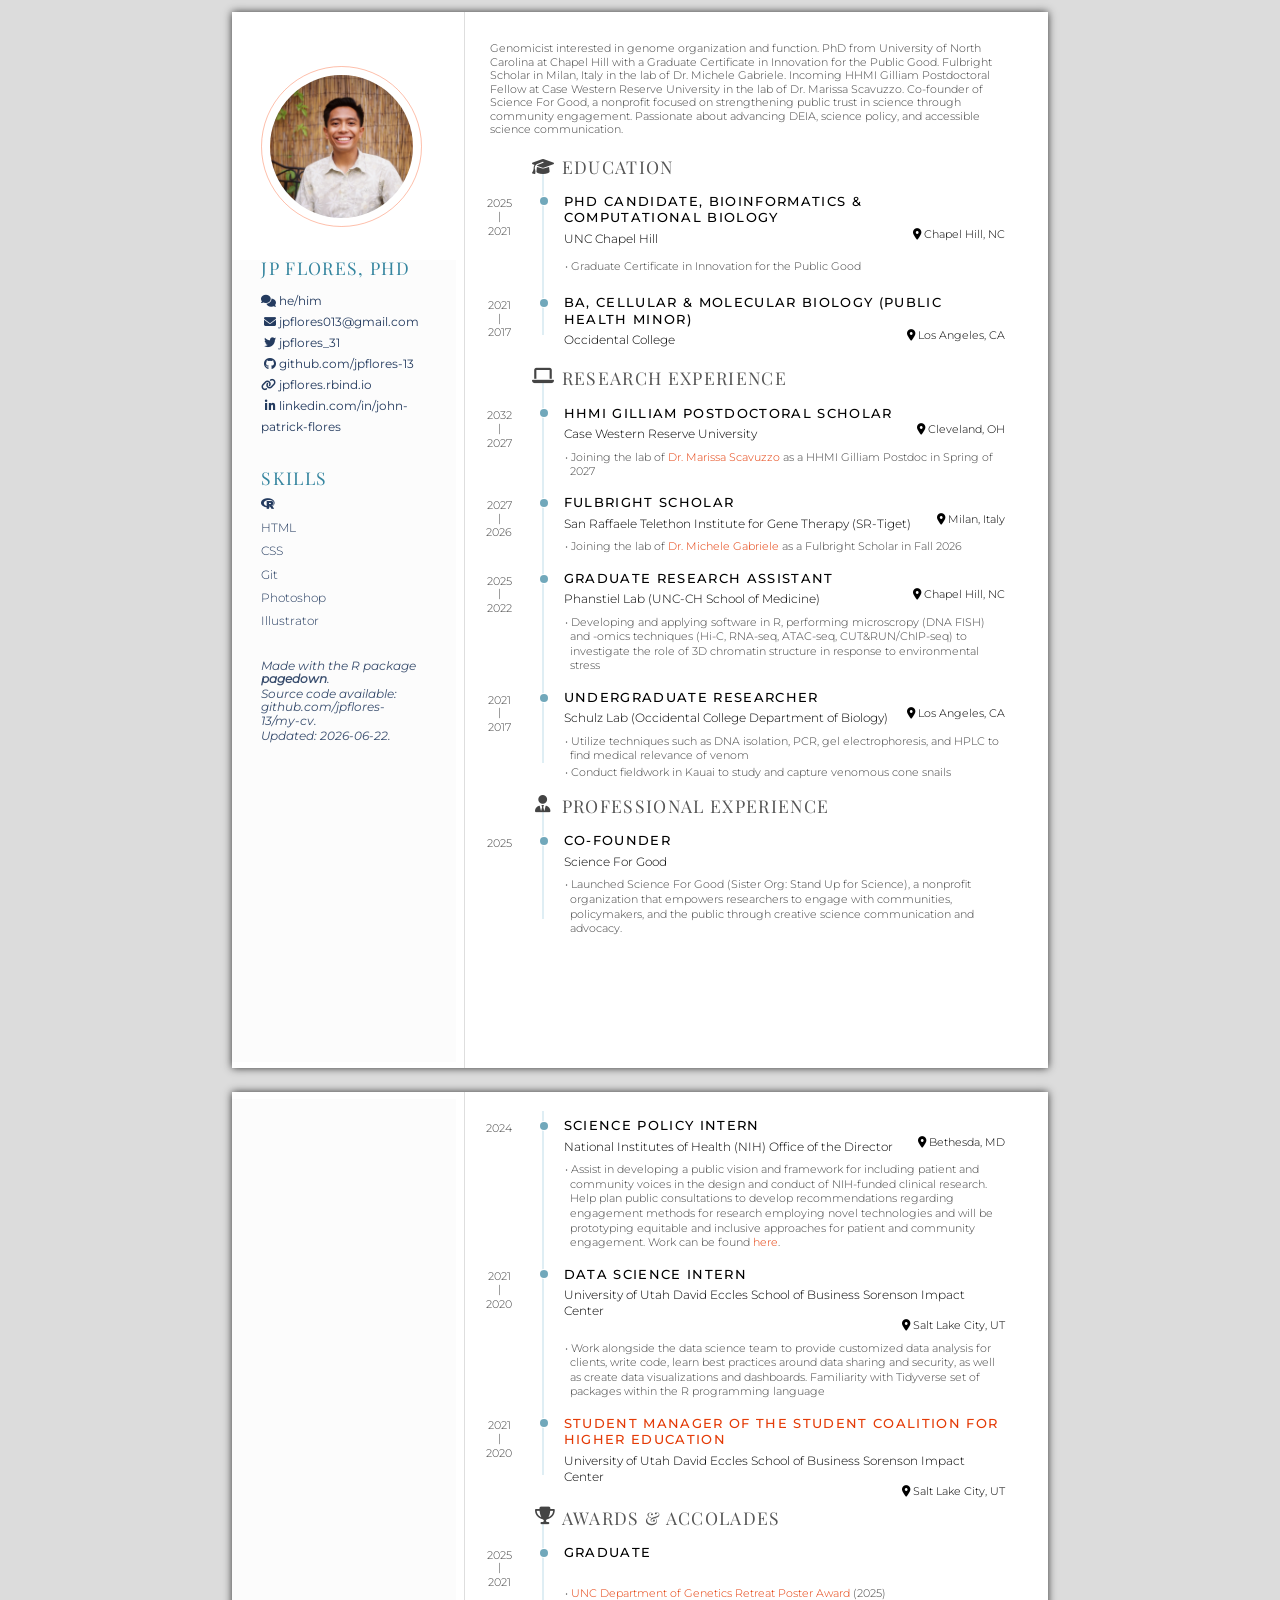
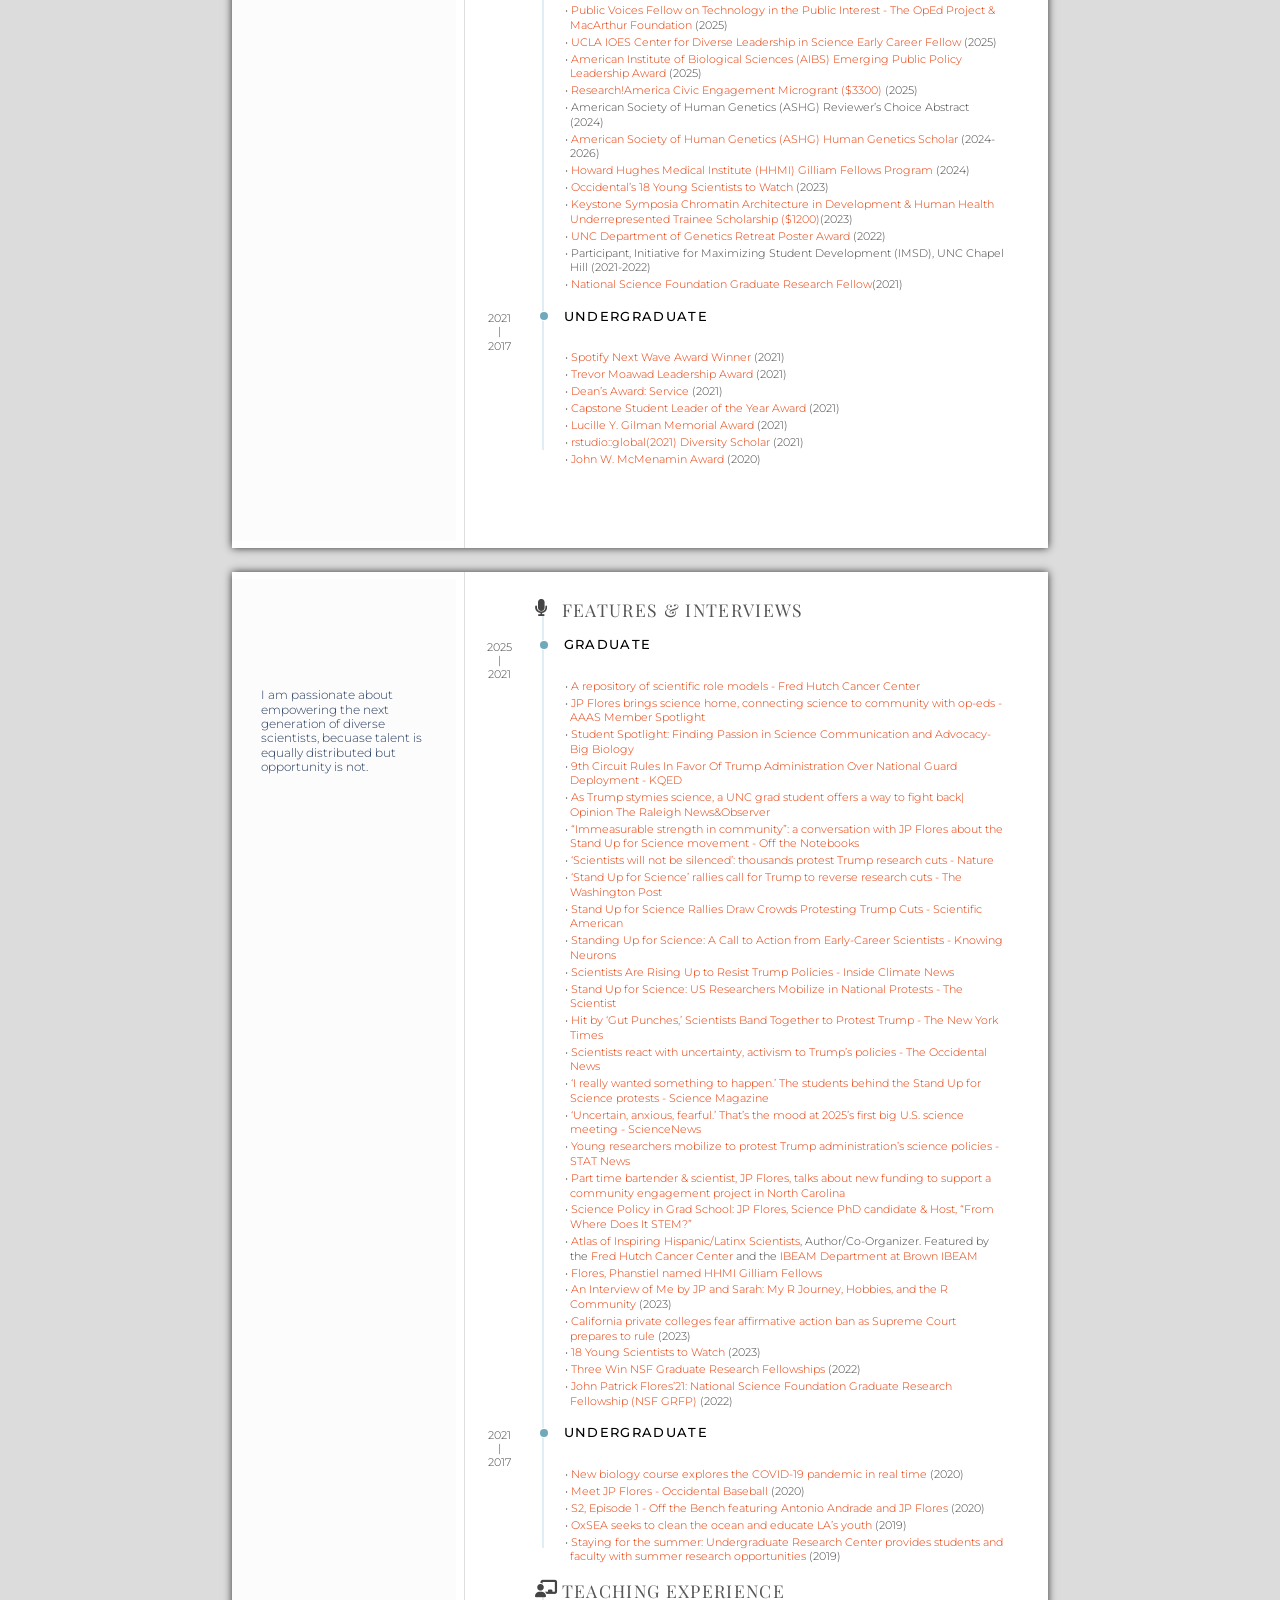
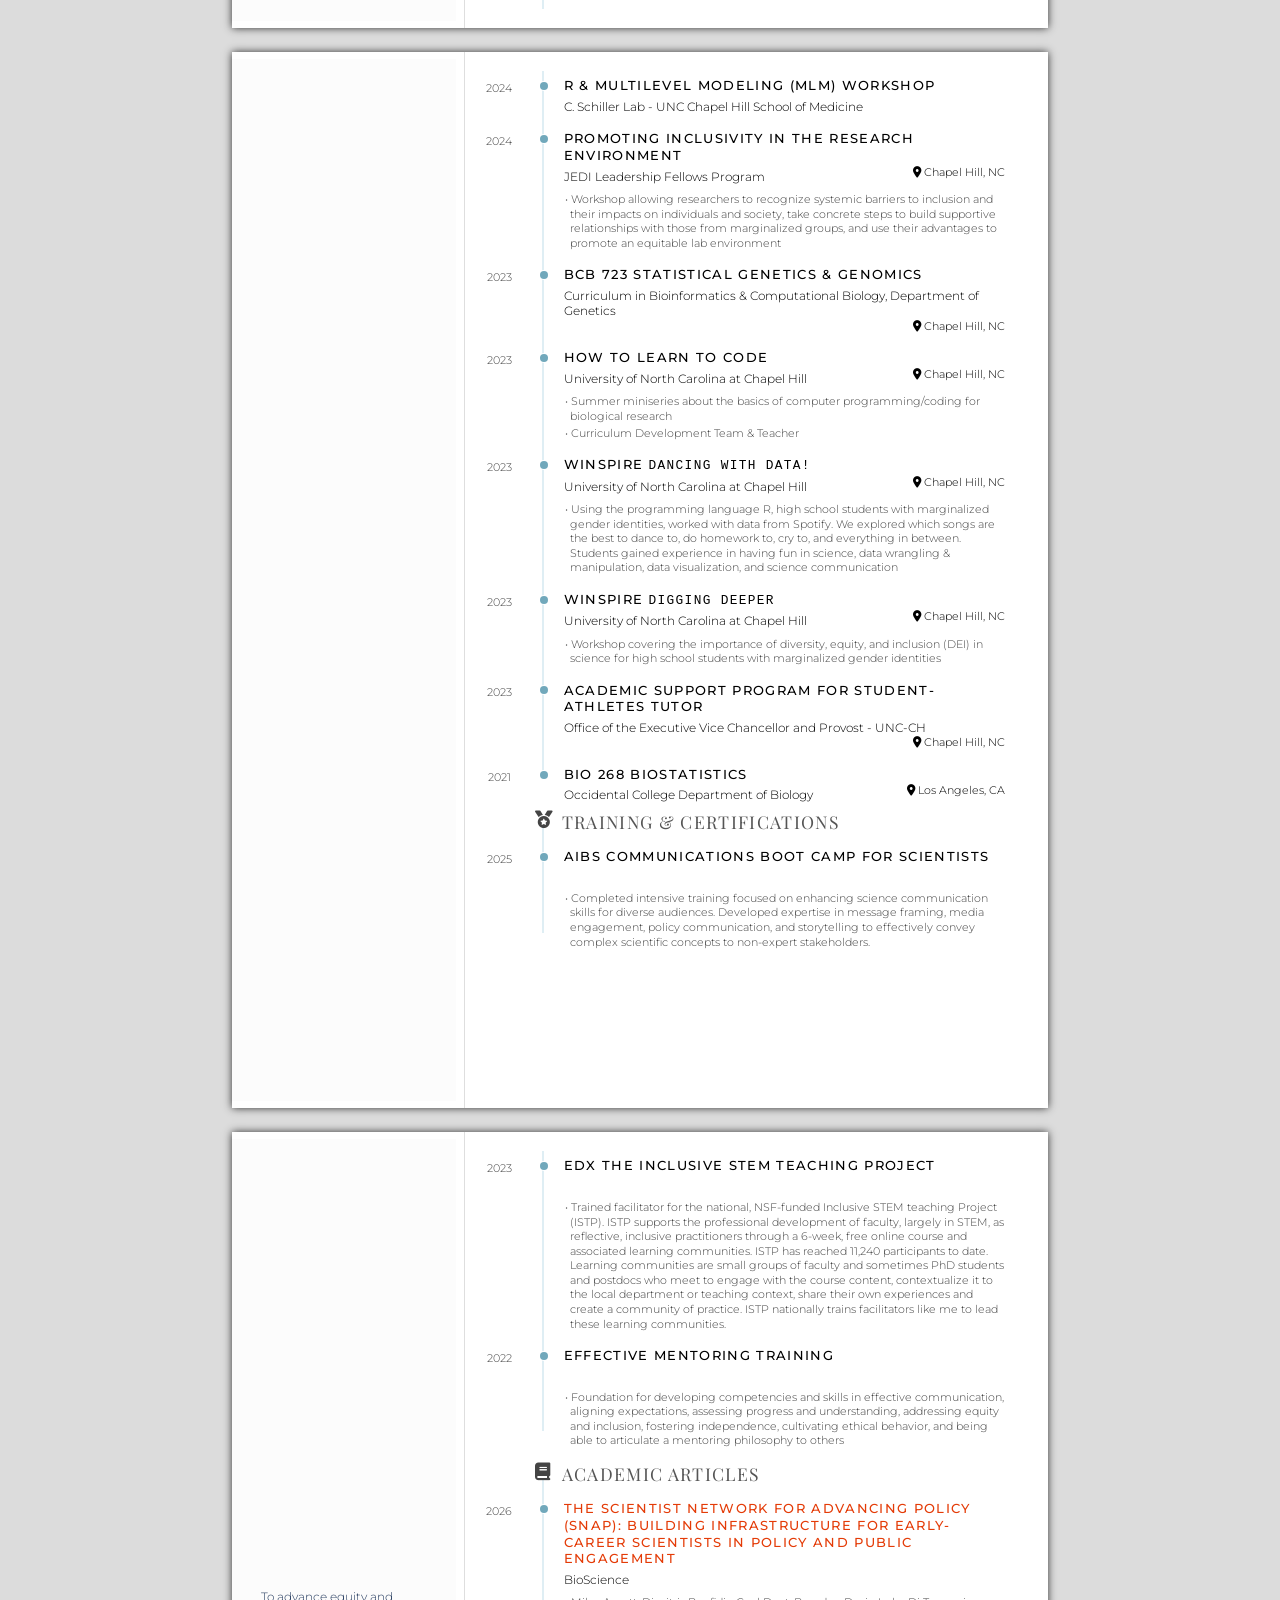
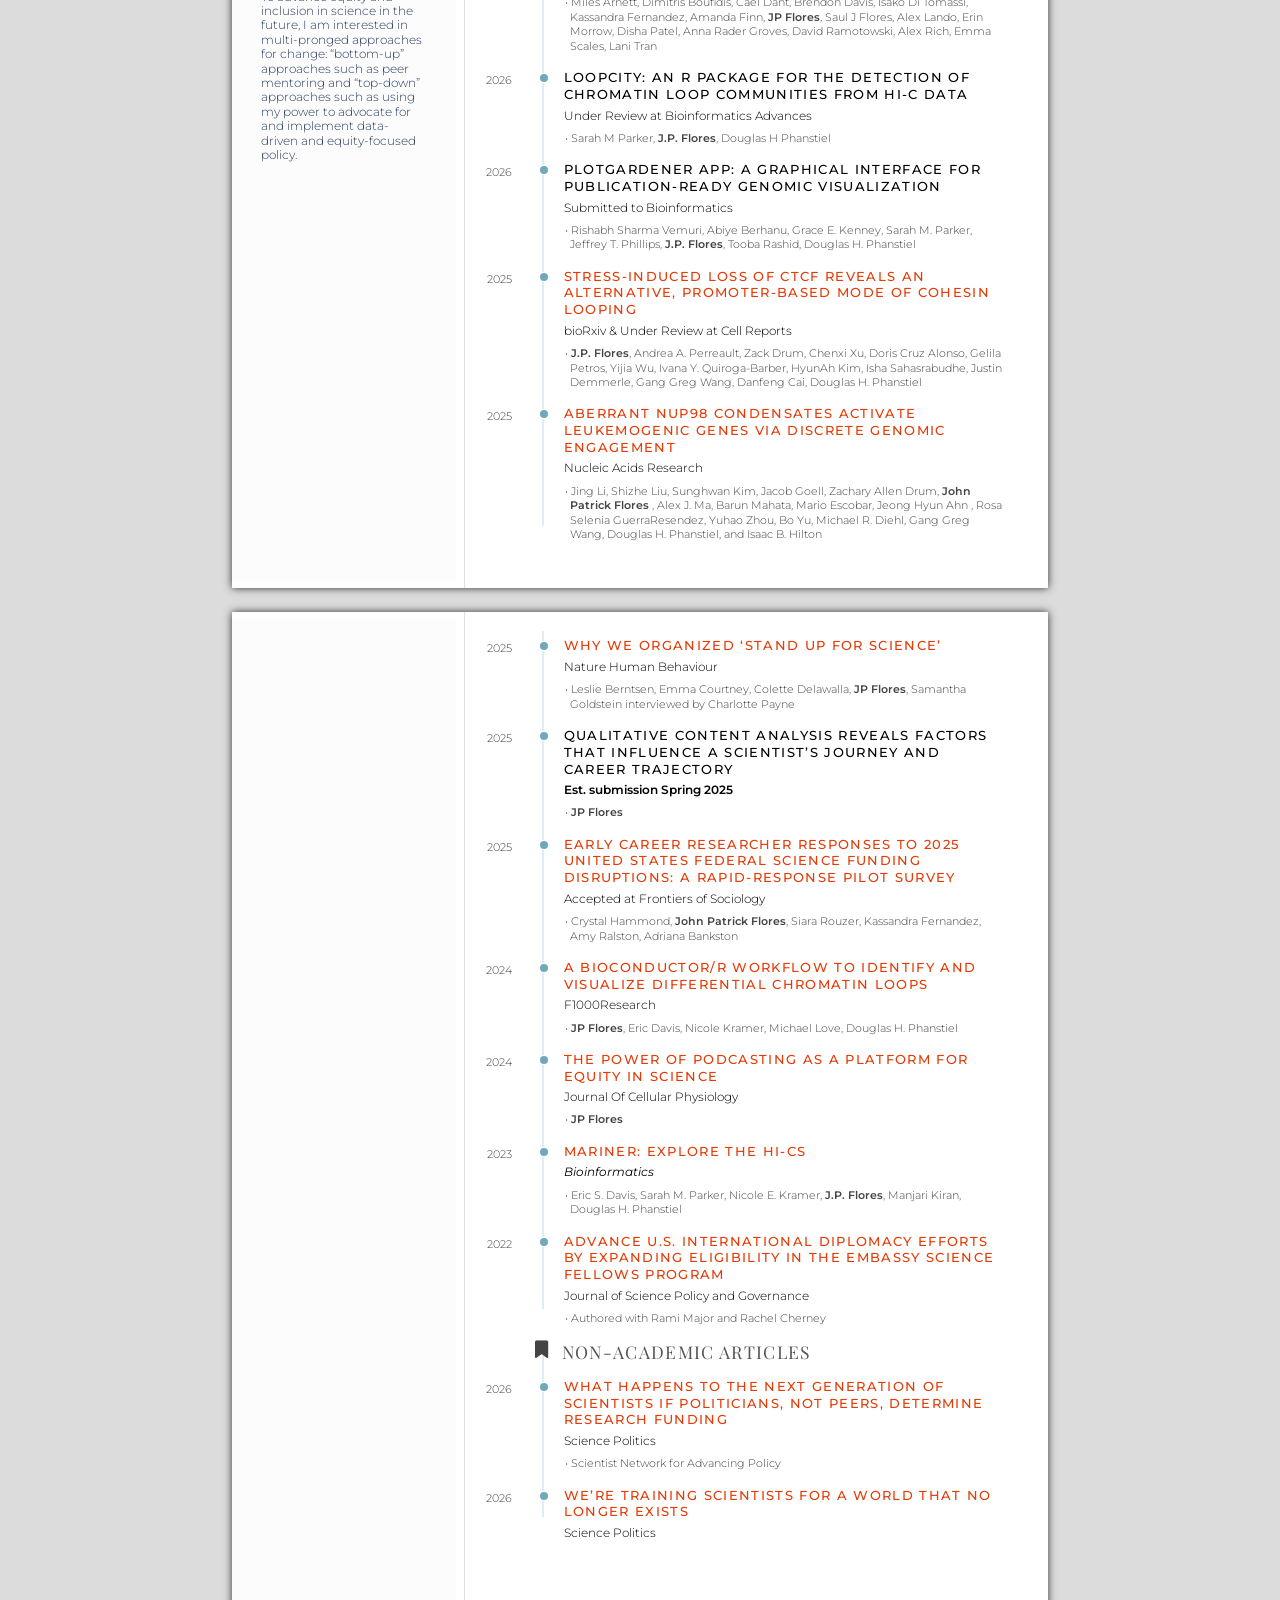
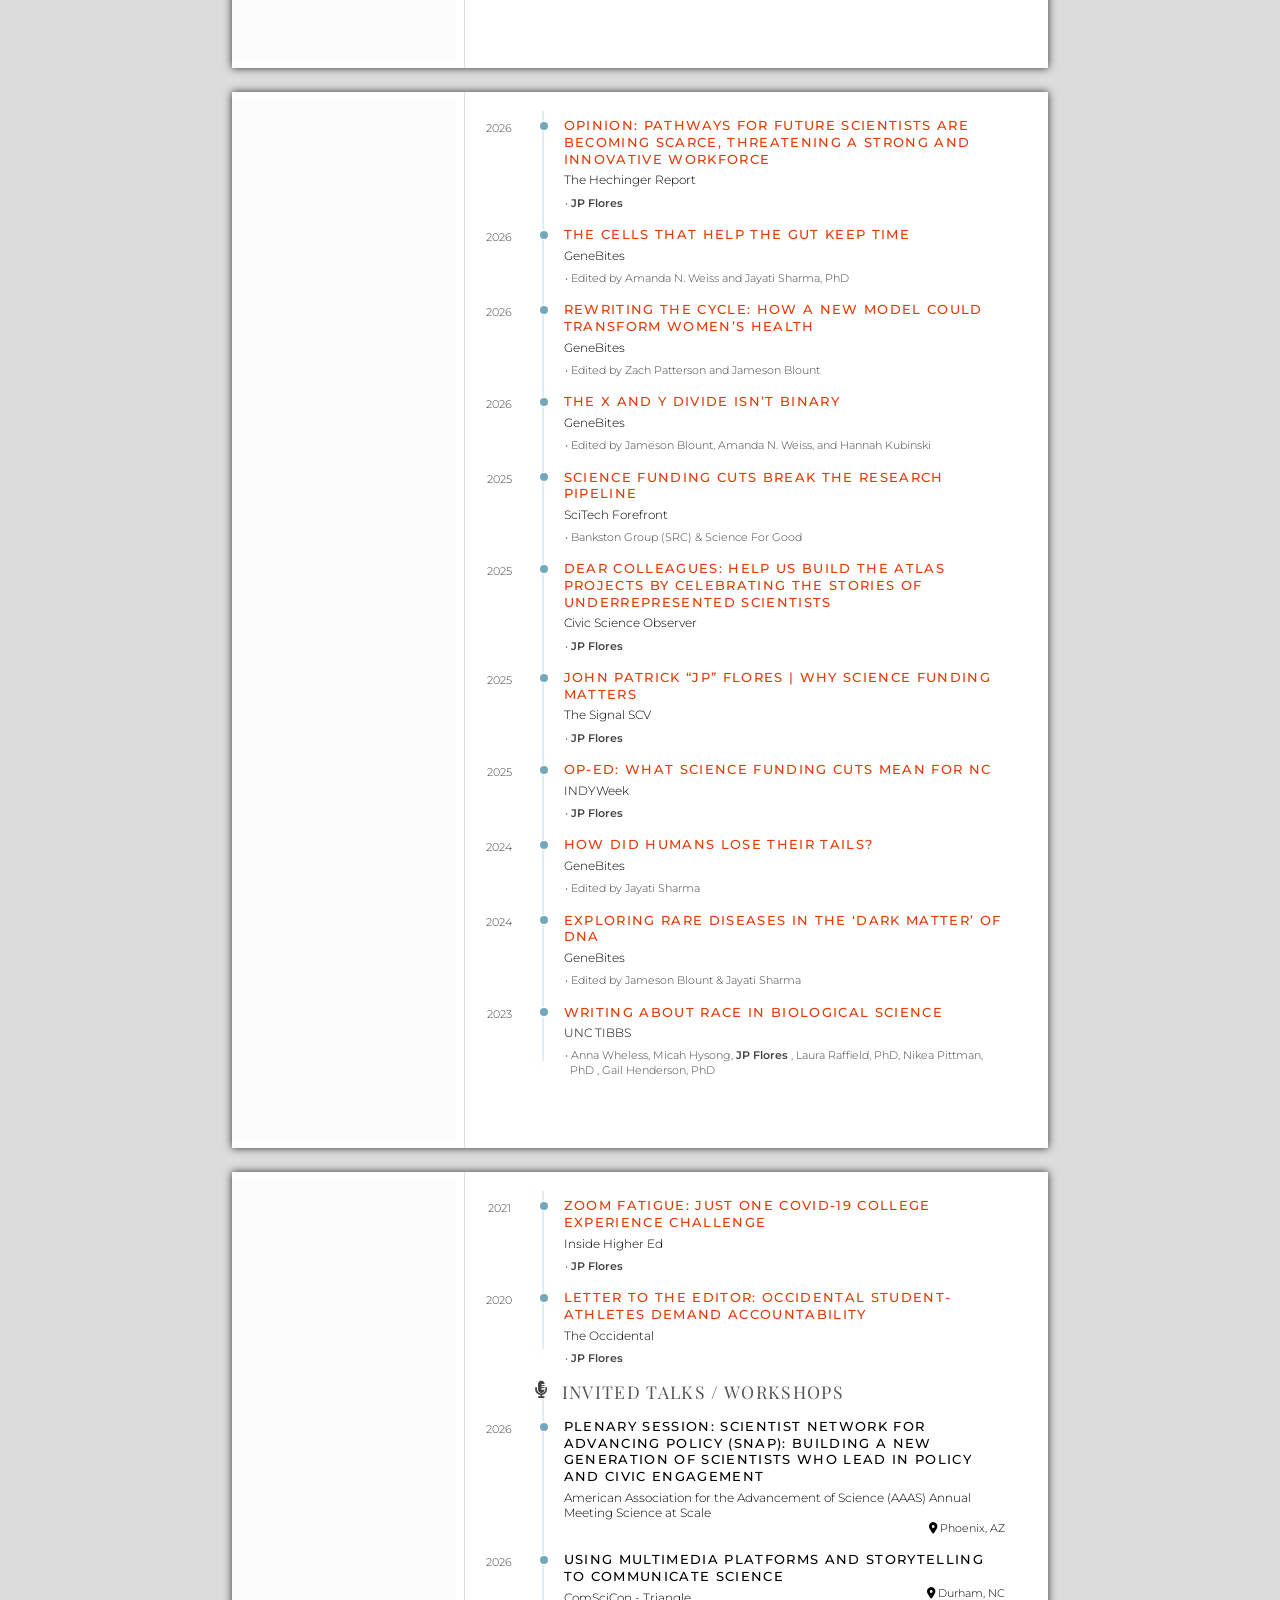
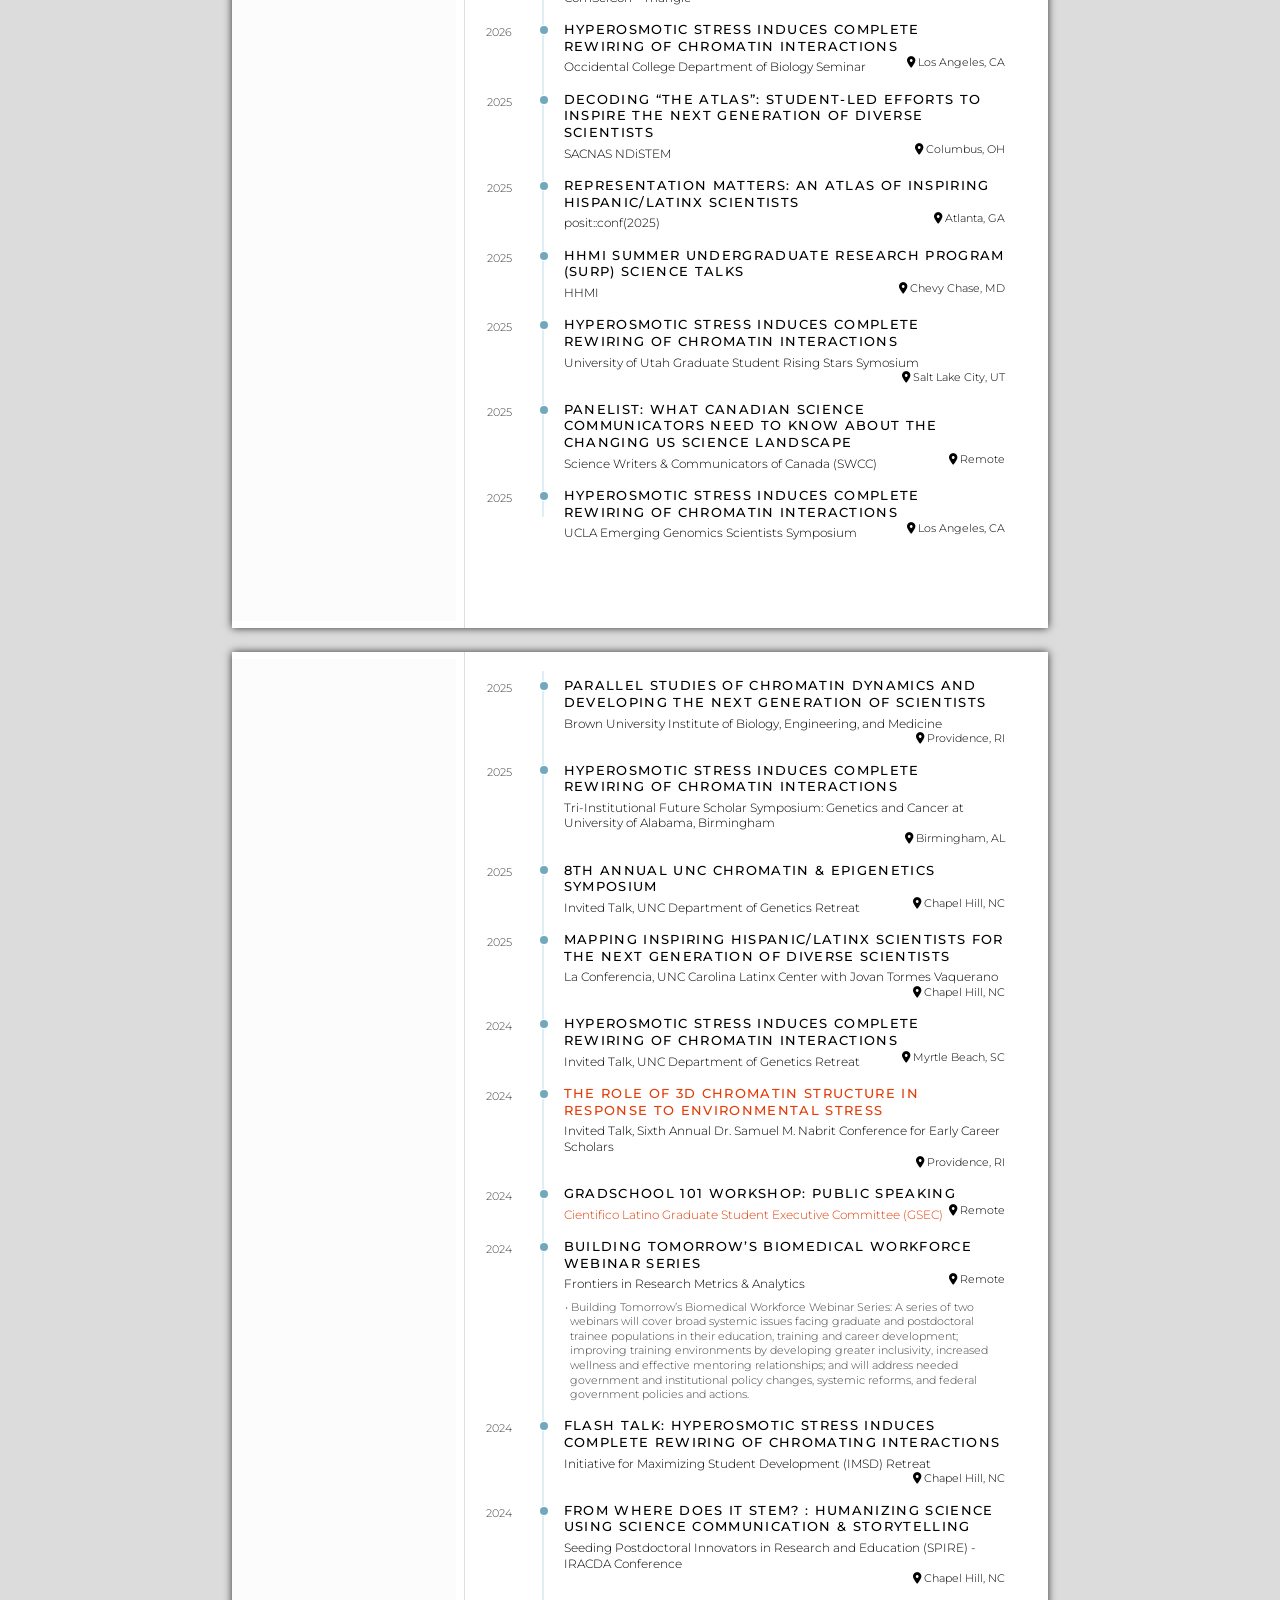
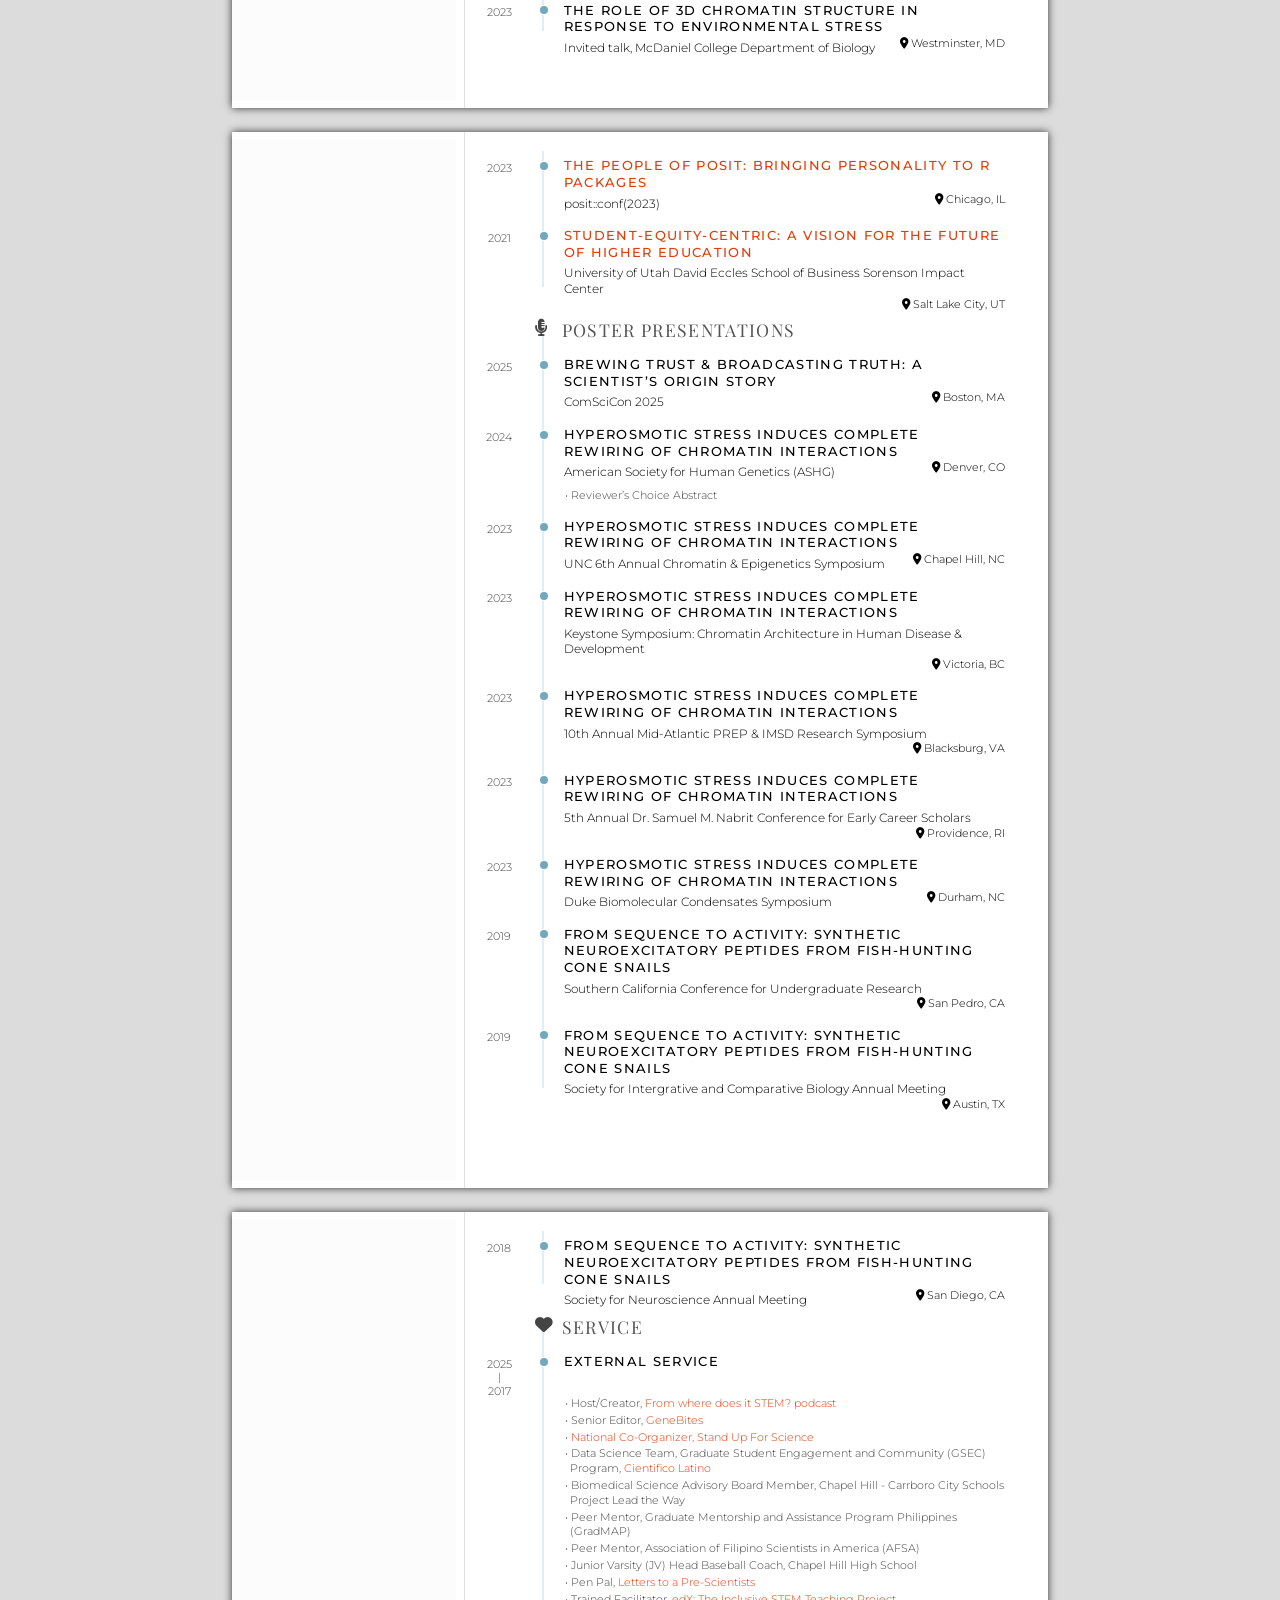
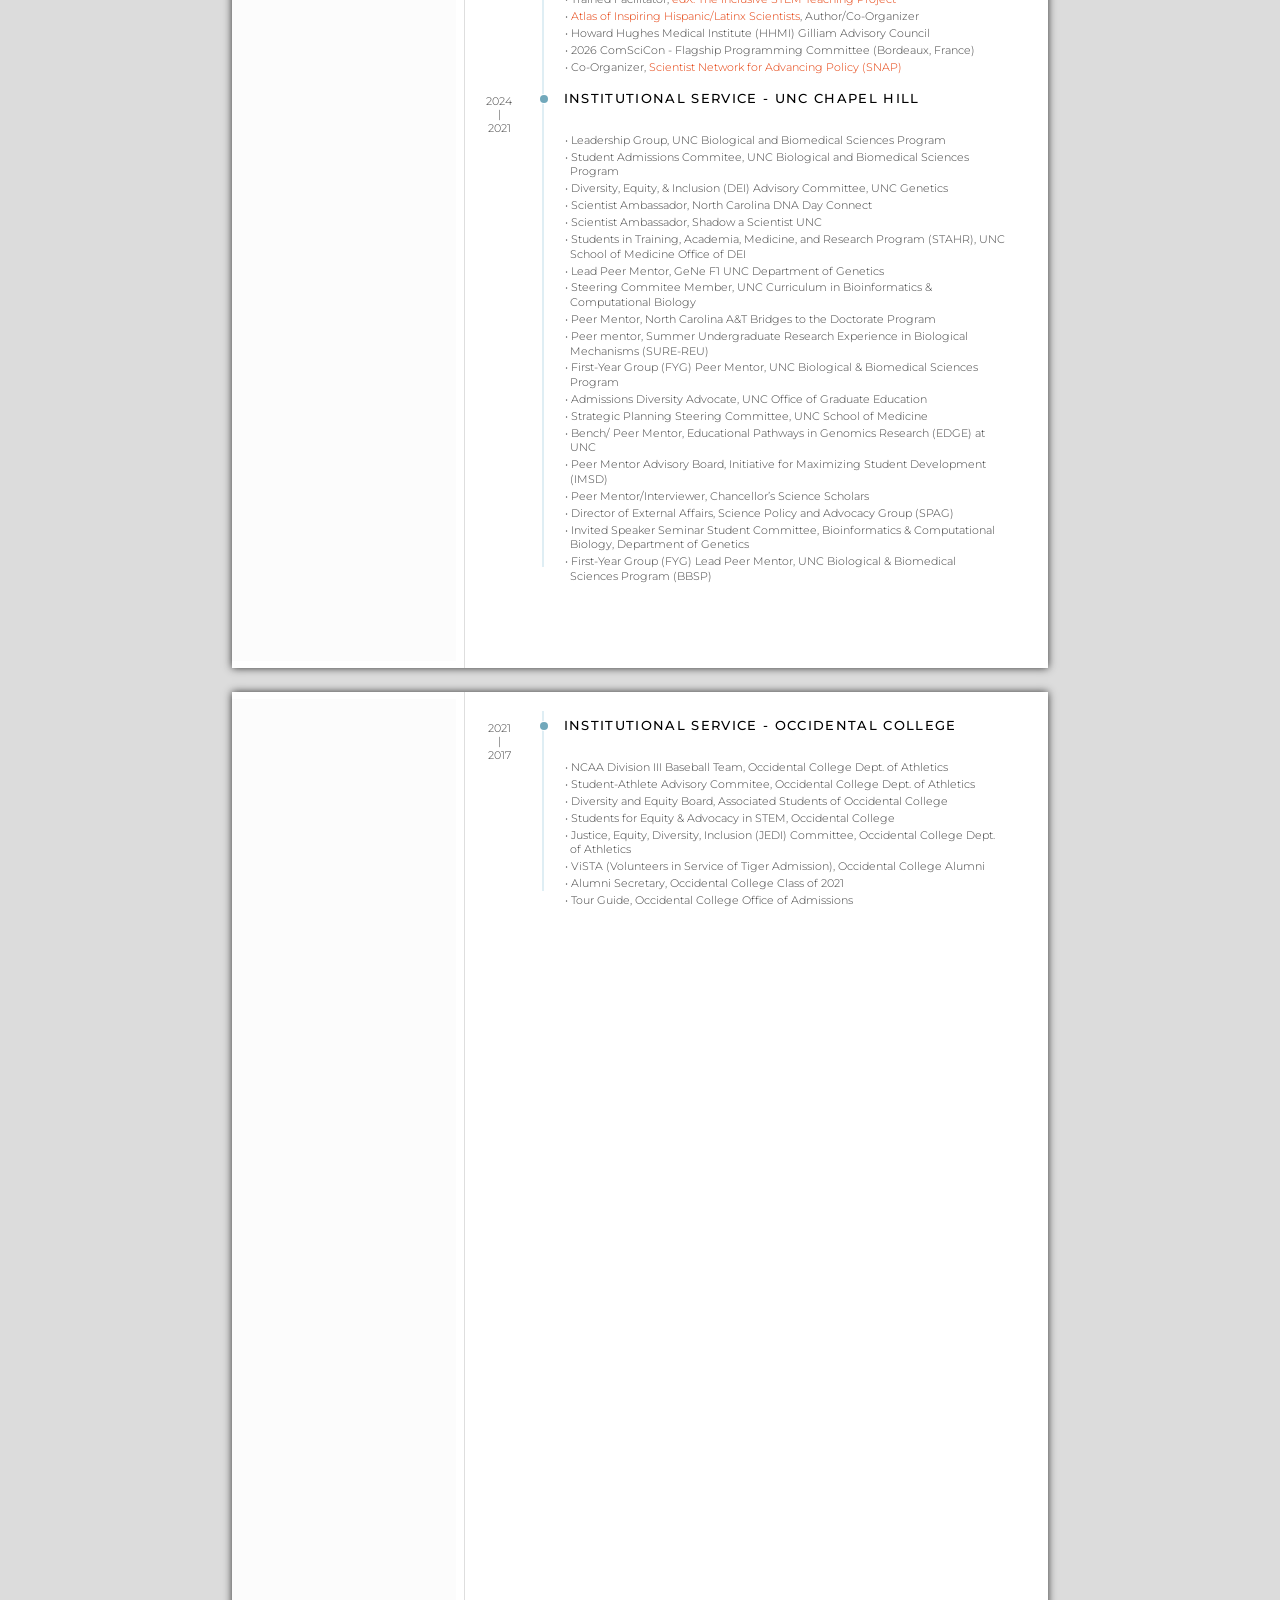
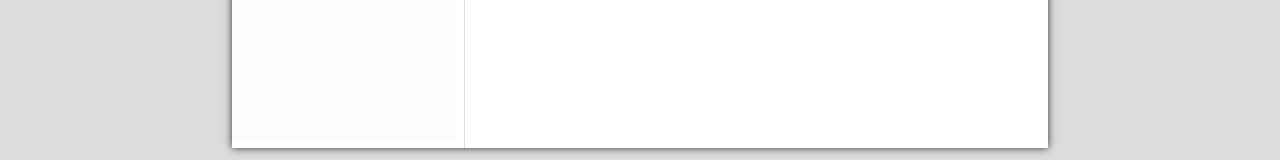
==== commit 25100631: "update cv and resume" ====
--- a/cv.html
+++ b/cv.html
@@ -7,72 +7,32720 @@
     <meta name="viewport" content="width=device-width, initial-scale=1">
 
     <meta name="author" content="JP Flores" />
-    <meta name="date" content="2026-04-24" />
+    <meta name="date" content="2026-06-22" />
     <title>JP Flores’ CV</title>
 
     
-        <link href="cv_files/font-awesome-6.5.2/css/all.min.css" rel="stylesheet" />
-        <link href="cv_files/font-awesome-6.5.2/css/v4-shims.min.css" rel="stylesheet" />
-        <link href="cv_files/paged-0.24/css/resume.css" rel="stylesheet" />
-        <script src="cv_files/paged-0.24/js/config.js"></script>
-        <script src="cv_files/paged-0.24/js/paged.js"></script>
-        <script src="cv_files/paged-0.24/js/hooks.js"></script>
+        <style type="text/css">
+.fa{font-family:var(--fa-style-family,"Font Awesome 6 Free");font-weight:var(--fa-style,900)}.fa,.fa-brands,.fa-classic,.fa-regular,.fa-sharp,.fa-solid,.fab,.far,.fas{-moz-osx-font-smoothing:grayscale;-webkit-font-smoothing:antialiased;display:var(--fa-display,inline-block);font-style:normal;font-variant:normal;line-height:1;text-rendering:auto}.fa-classic,.fa-regular,.fa-solid,.far,.fas{font-family:"Font Awesome 6 Free"}.fa-brands,.fab{font-family:"Font Awesome 6 Brands"}.fa-1x{font-size:1em}.fa-2x{font-size:2em}.fa-3x{font-size:3em}.fa-4x{font-size:4em}.fa-5x{font-size:5em}.fa-6x{font-size:6em}.fa-7x{font-size:7em}.fa-8x{font-size:8em}.fa-9x{font-size:9em}.fa-10x{font-size:10em}.fa-2xs{font-size:.625em;line-height:.1em;vertical-align:.225em}.fa-xs{font-size:.75em;line-height:.08333em;vertical-align:.125em}.fa-sm{font-size:.875em;line-height:.07143em;vertical-align:.05357em}.fa-lg{font-size:1.25em;line-height:.05em;vertical-align:-.075em}.fa-xl{font-size:1.5em;line-height:.04167em;vertical-align:-.125em}.fa-2xl{font-size:2em;line-height:.03125em;vertical-align:-.1875em}.fa-fw{text-align:center;width:1.25em}.fa-ul{list-style-type:none;margin-left:var(--fa-li-margin,2.5em);padding-left:0}.fa-ul>li{position:relative}.fa-li{left:calc(var(--fa-li-width, 2em)*-1);position:absolute;text-align:center;width:var(--fa-li-width,2em);line-height:inherit}.fa-border{border-radius:var(--fa-border-radius,.1em);border:var(--fa-border-width,.08em) var(--fa-border-style,solid) var(--fa-border-color,#eee);padding:var(--fa-border-padding,.2em .25em .15em)}.fa-pull-left{float:left;margin-right:var(--fa-pull-margin,.3em)}.fa-pull-right{float:right;margin-left:var(--fa-pull-margin,.3em)}.fa-beat{-webkit-animation-name:fa-beat;animation-name:fa-beat;-webkit-animation-delay:var(--fa-animation-delay,0s);animation-delay:var(--fa-animation-delay,0s);-webkit-animation-direction:var(--fa-animation-direction,normal);animation-direction:var(--fa-animation-direction,normal);-webkit-animation-duration:var(--fa-animation-duration,1s);animation-duration:var(--fa-animation-duration,1s);-webkit-animation-iteration-count:var(--fa-animation-iteration-count,infinite);animation-iteration-count:var(--fa-animation-iteration-count,infinite);-webkit-animation-timing-function:var(--fa-animation-timing,ease-in-out);animation-timing-function:var(--fa-animation-timing,ease-in-out)}.fa-bounce{-webkit-animation-name:fa-bounce;animation-name:fa-bounce;-webkit-animation-delay:var(--fa-animation-delay,0s);animation-delay:var(--fa-animation-delay,0s);-webkit-animation-direction:var(--fa-animation-direction,normal);animation-direction:var(--fa-animation-direction,normal);-webkit-animation-duration:var(--fa-animation-duration,1s);animation-duration:var(--fa-animation-duration,1s);-webkit-animation-iteration-count:var(--fa-animation-iteration-count,infinite);animation-iteration-count:var(--fa-animation-iteration-count,infinite);-webkit-animation-timing-function:var(--fa-animation-timing,cubic-bezier(.28,.84,.42,1));animation-timing-function:var(--fa-animation-timing,cubic-bezier(.28,.84,.42,1))}.fa-fade{-webkit-animation-name:fa-fade;animation-name:fa-fade;-webkit-animation-iteration-count:var(--fa-animation-iteration-count,infinite);animation-iteration-count:var(--fa-animation-iteration-count,infinite);-webkit-animation-timing-function:var(--fa-animation-timing,cubic-bezier(.4,0,.6,1));animation-timing-function:var(--fa-animation-timing,cubic-bezier(.4,0,.6,1))}.fa-beat-fade,.fa-fade{-webkit-animation-delay:var(--fa-animation-delay,0s);animation-delay:var(--fa-animation-delay,0s);-webkit-animation-direction:var(--fa-animation-direction,normal);animation-direction:var(--fa-animation-direction,normal);-webkit-animation-duration:var(--fa-animation-duration,1s);animation-duration:var(--fa-animation-duration,1s)}.fa-beat-fade{-webkit-animation-name:fa-beat-fade;animation-name:fa-beat-fade;-webkit-animation-iteration-count:var(--fa-animation-iteration-count,infinite);animation-iteration-count:var(--fa-animation-iteration-count,infinite);-webkit-animation-timing-function:var(--fa-animation-timing,cubic-bezier(.4,0,.6,1));animation-timing-function:var(--fa-animation-timing,cubic-bezier(.4,0,.6,1))}.fa-flip{-webkit-animation-name:fa-flip;animation-name:fa-flip;-webkit-animation-delay:var(--fa-animation-delay,0s);animation-delay:var(--fa-animation-delay,0s);-webkit-animation-direction:var(--fa-animation-direction,normal);animation-direction:var(--fa-animation-direction,normal);-webkit-animation-duration:var(--fa-animation-duration,1s);animation-duration:var(--fa-animation-duration,1s);-webkit-animation-iteration-count:var(--fa-animation-iteration-count,infinite);animation-iteration-count:var(--fa-animation-iteration-count,infinite);-webkit-animation-timing-function:var(--fa-animation-timing,ease-in-out);animation-timing-function:var(--fa-animation-timing,ease-in-out)}.fa-shake{-webkit-animation-name:fa-shake;animation-name:fa-shake;-webkit-animation-duration:var(--fa-animation-duration,1s);animation-duration:var(--fa-animation-duration,1s);-webkit-animation-iteration-count:var(--fa-animation-iteration-count,infinite);animation-iteration-count:var(--fa-animation-iteration-count,infinite);-webkit-animation-timing-function:var(--fa-animation-timing,linear);animation-timing-function:var(--fa-animation-timing,linear)}.fa-shake,.fa-spin{-webkit-animation-delay:var(--fa-animation-delay,0s);animation-delay:var(--fa-animation-delay,0s);-webkit-animation-direction:var(--fa-animation-direction,normal);animation-direction:var(--fa-animation-direction,normal)}.fa-spin{-webkit-animation-name:fa-spin;animation-name:fa-spin;-webkit-animation-duration:var(--fa-animation-duration,2s);animation-duration:var(--fa-animation-duration,2s);-webkit-animation-iteration-count:var(--fa-animation-iteration-count,infinite);animation-iteration-count:var(--fa-animation-iteration-count,infinite);-webkit-animation-timing-function:var(--fa-animation-timing,linear);animation-timing-function:var(--fa-animation-timing,linear)}.fa-spin-reverse{--fa-animation-direction:reverse}.fa-pulse,.fa-spin-pulse{-webkit-animation-name:fa-spin;animation-name:fa-spin;-webkit-animation-direction:var(--fa-animation-direction,normal);animation-direction:var(--fa-animation-direction,normal);-webkit-animation-duration:var(--fa-animation-duration,1s);animation-duration:var(--fa-animation-duration,1s);-webkit-animation-iteration-count:var(--fa-animation-iteration-count,infinite);animation-iteration-count:var(--fa-animation-iteration-count,infinite);-webkit-animation-timing-function:var(--fa-animation-timing,steps(8));animation-timing-function:var(--fa-animation-timing,steps(8))}@media (prefers-reduced-motion:reduce){.fa-beat,.fa-beat-fade,.fa-bounce,.fa-fade,.fa-flip,.fa-pulse,.fa-shake,.fa-spin,.fa-spin-pulse{-webkit-animation-delay:-1ms;animation-delay:-1ms;-webkit-animation-duration:1ms;animation-duration:1ms;-webkit-animation-iteration-count:1;animation-iteration-count:1;-webkit-transition-delay:0s;transition-delay:0s;-webkit-transition-duration:0s;transition-duration:0s}}@-webkit-keyframes fa-beat{0%,90%{-webkit-transform:scale(1);transform:scale(1)}45%{-webkit-transform:scale(var(--fa-beat-scale,1.25));transform:scale(var(--fa-beat-scale,1.25))}}@keyframes fa-beat{0%,90%{-webkit-transform:scale(1);transform:scale(1)}45%{-webkit-transform:scale(var(--fa-beat-scale,1.25));transform:scale(var(--fa-beat-scale,1.25))}}@-webkit-keyframes fa-bounce{0%{-webkit-transform:scale(1) translateY(0);transform:scale(1) translateY(0)}10%{-webkit-transform:scale(var(--fa-bounce-start-scale-x,1.1),var(--fa-bounce-start-scale-y,.9)) translateY(0);transform:scale(var(--fa-bounce-start-scale-x,1.1),var(--fa-bounce-start-scale-y,.9)) translateY(0)}30%{-webkit-transform:scale(var(--fa-bounce-jump-scale-x,.9),var(--fa-bounce-jump-scale-y,1.1)) translateY(var(--fa-bounce-height,-.5em));transform:scale(var(--fa-bounce-jump-scale-x,.9),var(--fa-bounce-jump-scale-y,1.1)) translateY(var(--fa-bounce-height,-.5em))}50%{-webkit-transform:scale(var(--fa-bounce-land-scale-x,1.05),var(--fa-bounce-land-scale-y,.95)) translateY(0);transform:scale(var(--fa-bounce-land-scale-x,1.05),var(--fa-bounce-land-scale-y,.95)) translateY(0)}57%{-webkit-transform:scale(1) translateY(var(--fa-bounce-rebound,-.125em));transform:scale(1) translateY(var(--fa-bounce-rebound,-.125em))}64%{-webkit-transform:scale(1) translateY(0);transform:scale(1) translateY(0)}to{-webkit-transform:scale(1) translateY(0);transform:scale(1) translateY(0)}}@keyframes fa-bounce{0%{-webkit-transform:scale(1) translateY(0);transform:scale(1) translateY(0)}10%{-webkit-transform:scale(var(--fa-bounce-start-scale-x,1.1),var(--fa-bounce-start-scale-y,.9)) translateY(0);transform:scale(var(--fa-bounce-start-scale-x,1.1),var(--fa-bounce-start-scale-y,.9)) translateY(0)}30%{-webkit-transform:scale(var(--fa-bounce-jump-scale-x,.9),var(--fa-bounce-jump-scale-y,1.1)) translateY(var(--fa-bounce-height,-.5em));transform:scale(var(--fa-bounce-jump-scale-x,.9),var(--fa-bounce-jump-scale-y,1.1)) translateY(var(--fa-bounce-height,-.5em))}50%{-webkit-transform:scale(var(--fa-bounce-land-scale-x,1.05),var(--fa-bounce-land-scale-y,.95)) translateY(0);transform:scale(var(--fa-bounce-land-scale-x,1.05),var(--fa-bounce-land-scale-y,.95)) translateY(0)}57%{-webkit-transform:scale(1) translateY(var(--fa-bounce-rebound,-.125em));transform:scale(1) translateY(var(--fa-bounce-rebound,-.125em))}64%{-webkit-transform:scale(1) translateY(0);transform:scale(1) translateY(0)}to{-webkit-transform:scale(1) translateY(0);transform:scale(1) translateY(0)}}@-webkit-keyframes fa-fade{50%{opacity:var(--fa-fade-opacity,.4)}}@keyframes fa-fade{50%{opacity:var(--fa-fade-opacity,.4)}}@-webkit-keyframes fa-beat-fade{0%,to{opacity:var(--fa-beat-fade-opacity,.4);-webkit-transform:scale(1);transform:scale(1)}50%{opacity:1;-webkit-transform:scale(var(--fa-beat-fade-scale,1.125));transform:scale(var(--fa-beat-fade-scale,1.125))}}@keyframes fa-beat-fade{0%,to{opacity:var(--fa-beat-fade-opacity,.4);-webkit-transform:scale(1);transform:scale(1)}50%{opacity:1;-webkit-transform:scale(var(--fa-beat-fade-scale,1.125));transform:scale(var(--fa-beat-fade-scale,1.125))}}@-webkit-keyframes fa-flip{50%{-webkit-transform:rotate3d(var(--fa-flip-x,0),var(--fa-flip-y,1),var(--fa-flip-z,0),var(--fa-flip-angle,-180deg));transform:rotate3d(var(--fa-flip-x,0),var(--fa-flip-y,1),var(--fa-flip-z,0),var(--fa-flip-angle,-180deg))}}@keyframes fa-flip{50%{-webkit-transform:rotate3d(var(--fa-flip-x,0),var(--fa-flip-y,1),var(--fa-flip-z,0),var(--fa-flip-angle,-180deg));transform:rotate3d(var(--fa-flip-x,0),var(--fa-flip-y,1),var(--fa-flip-z,0),var(--fa-flip-angle,-180deg))}}@-webkit-keyframes fa-shake{0%{-webkit-transform:rotate(-15deg);transform:rotate(-15deg)}4%{-webkit-transform:rotate(15deg);transform:rotate(15deg)}8%,24%{-webkit-transform:rotate(-18deg);transform:rotate(-18deg)}12%,28%{-webkit-transform:rotate(18deg);transform:rotate(18deg)}16%{-webkit-transform:rotate(-22deg);transform:rotate(-22deg)}20%{-webkit-transform:rotate(22deg);transform:rotate(22deg)}32%{-webkit-transform:rotate(-12deg);transform:rotate(-12deg)}36%{-webkit-transform:rotate(12deg);transform:rotate(12deg)}40%,to{-webkit-transform:rotate(0deg);transform:rotate(0deg)}}@keyframes fa-shake{0%{-webkit-transform:rotate(-15deg);transform:rotate(-15deg)}4%{-webkit-transform:rotate(15deg);transform:rotate(15deg)}8%,24%{-webkit-transform:rotate(-18deg);transform:rotate(-18deg)}12%,28%{-webkit-transform:rotate(18deg);transform:rotate(18deg)}16%{-webkit-transform:rotate(-22deg);transform:rotate(-22deg)}20%{-webkit-transform:rotate(22deg);transform:rotate(22deg)}32%{-webkit-transform:rotate(-12deg);transform:rotate(-12deg)}36%{-webkit-transform:rotate(12deg);transform:rotate(12deg)}40%,to{-webkit-transform:rotate(0deg);transform:rotate(0deg)}}@-webkit-keyframes fa-spin{0%{-webkit-transform:rotate(0deg);transform:rotate(0deg)}to{-webkit-transform:rotate(1turn);transform:rotate(1turn)}}@keyframes fa-spin{0%{-webkit-transform:rotate(0deg);transform:rotate(0deg)}to{-webkit-transform:rotate(1turn);transform:rotate(1turn)}}.fa-rotate-90{-webkit-transform:rotate(90deg);transform:rotate(90deg)}.fa-rotate-180{-webkit-transform:rotate(180deg);transform:rotate(180deg)}.fa-rotate-270{-webkit-transform:rotate(270deg);transform:rotate(270deg)}.fa-flip-horizontal{-webkit-transform:scaleX(-1);transform:scaleX(-1)}.fa-flip-vertical{-webkit-transform:scaleY(-1);transform:scaleY(-1)}.fa-flip-both,.fa-flip-horizontal.fa-flip-vertical{-webkit-transform:scale(-1);transform:scale(-1)}.fa-rotate-by{-webkit-transform:rotate(var(--fa-rotate-angle,0));transform:rotate(var(--fa-rotate-angle,0))}.fa-stack{display:inline-block;height:2em;line-height:2em;position:relative;vertical-align:middle;width:2.5em}.fa-stack-1x,.fa-stack-2x{left:0;position:absolute;text-align:center;width:100%;z-index:var(--fa-stack-z-index,auto)}.fa-stack-1x{line-height:inherit}.fa-stack-2x{font-size:2em}.fa-inverse{color:var(--fa-inverse,#fff)}
+.fa-0:before{content:"\30"}.fa-1:before{content:"\31"}.fa-2:before{content:"\32"}.fa-3:before{content:"\33"}.fa-4:before{content:"\34"}.fa-5:before{content:"\35"}.fa-6:before{content:"\36"}.fa-7:before{content:"\37"}.fa-8:before{content:"\38"}.fa-9:before{content:"\39"}.fa-fill-drip:before{content:"\f576"}.fa-arrows-to-circle:before{content:"\e4bd"}.fa-chevron-circle-right:before,.fa-circle-chevron-right:before{content:"\f138"}.fa-at:before{content:"\40"}.fa-trash-alt:before,.fa-trash-can:before{content:"\f2ed"}.fa-text-height:before{content:"\f034"}.fa-user-times:before,.fa-user-xmark:before{content:"\f235"}.fa-stethoscope:before{content:"\f0f1"}.fa-comment-alt:before,.fa-message:before{content:"\f27a"}.fa-info:before{content:"\f129"}.fa-compress-alt:before,.fa-down-left-and-up-right-to-center:before{content:"\f422"}.fa-explosion:before{content:"\e4e9"}.fa-file-alt:before,.fa-file-lines:before,.fa-file-text:before{content:"\f15c"}.fa-wave-square:before{content:"\f83e"}.fa-ring:before{content:"\f70b"}.fa-building-un:before{content:"\e4d9"}.fa-dice-three:before{content:"\f527"}.fa-calendar-alt:before,.fa-calendar-days:before{content:"\f073"}.fa-anchor-circle-check:before{content:"\e4aa"}.fa-building-circle-arrow-right:before{content:"\e4d1"}.fa-volleyball-ball:before,.fa-volleyball:before{content:"\f45f"}.fa-arrows-up-to-line:before{content:"\e4c2"}.fa-sort-desc:before,.fa-sort-down:before{content:"\f0dd"}.fa-circle-minus:before,.fa-minus-circle:before{content:"\f056"}.fa-door-open:before{content:"\f52b"}.fa-right-from-bracket:before,.fa-sign-out-alt:before{content:"\f2f5"}.fa-atom:before{content:"\f5d2"}.fa-soap:before{content:"\e06e"}.fa-heart-music-camera-bolt:before,.fa-icons:before{content:"\f86d"}.fa-microphone-alt-slash:before,.fa-microphone-lines-slash:before{content:"\f539"}.fa-bridge-circle-check:before{content:"\e4c9"}.fa-pump-medical:before{content:"\e06a"}.fa-fingerprint:before{content:"\f577"}.fa-hand-point-right:before{content:"\f0a4"}.fa-magnifying-glass-location:before,.fa-search-location:before{content:"\f689"}.fa-forward-step:before,.fa-step-forward:before{content:"\f051"}.fa-face-smile-beam:before,.fa-smile-beam:before{content:"\f5b8"}.fa-flag-checkered:before{content:"\f11e"}.fa-football-ball:before,.fa-football:before{content:"\f44e"}.fa-school-circle-exclamation:before{content:"\e56c"}.fa-crop:before{content:"\f125"}.fa-angle-double-down:before,.fa-angles-down:before{content:"\f103"}.fa-users-rectangle:before{content:"\e594"}.fa-people-roof:before{content:"\e537"}.fa-people-line:before{content:"\e534"}.fa-beer-mug-empty:before,.fa-beer:before{content:"\f0fc"}.fa-diagram-predecessor:before{content:"\e477"}.fa-arrow-up-long:before,.fa-long-arrow-up:before{content:"\f176"}.fa-burn:before,.fa-fire-flame-simple:before{content:"\f46a"}.fa-male:before,.fa-person:before{content:"\f183"}.fa-laptop:before{content:"\f109"}.fa-file-csv:before{content:"\f6dd"}.fa-menorah:before{content:"\f676"}.fa-truck-plane:before{content:"\e58f"}.fa-record-vinyl:before{content:"\f8d9"}.fa-face-grin-stars:before,.fa-grin-stars:before{content:"\f587"}.fa-bong:before{content:"\f55c"}.fa-pastafarianism:before,.fa-spaghetti-monster-flying:before{content:"\f67b"}.fa-arrow-down-up-across-line:before{content:"\e4af"}.fa-spoon:before,.fa-utensil-spoon:before{content:"\f2e5"}.fa-jar-wheat:before{content:"\e517"}.fa-envelopes-bulk:before,.fa-mail-bulk:before{content:"\f674"}.fa-file-circle-exclamation:before{content:"\e4eb"}.fa-circle-h:before,.fa-hospital-symbol:before{content:"\f47e"}.fa-pager:before{content:"\f815"}.fa-address-book:before,.fa-contact-book:before{content:"\f2b9"}.fa-strikethrough:before{content:"\f0cc"}.fa-k:before{content:"\4b"}.fa-landmark-flag:before{content:"\e51c"}.fa-pencil-alt:before,.fa-pencil:before{content:"\f303"}.fa-backward:before{content:"\f04a"}.fa-caret-right:before{content:"\f0da"}.fa-comments:before{content:"\f086"}.fa-file-clipboard:before,.fa-paste:before{content:"\f0ea"}.fa-code-pull-request:before{content:"\e13c"}.fa-clipboard-list:before{content:"\f46d"}.fa-truck-loading:before,.fa-truck-ramp-box:before{content:"\f4de"}.fa-user-check:before{content:"\f4fc"}.fa-vial-virus:before{content:"\e597"}.fa-sheet-plastic:before{content:"\e571"}.fa-blog:before{content:"\f781"}.fa-user-ninja:before{content:"\f504"}.fa-person-arrow-up-from-line:before{content:"\e539"}.fa-scroll-torah:before,.fa-torah:before{content:"\f6a0"}.fa-broom-ball:before,.fa-quidditch-broom-ball:before,.fa-quidditch:before{content:"\f458"}.fa-toggle-off:before{content:"\f204"}.fa-archive:before,.fa-box-archive:before{content:"\f187"}.fa-person-drowning:before{content:"\e545"}.fa-arrow-down-9-1:before,.fa-sort-numeric-desc:before,.fa-sort-numeric-down-alt:before{content:"\f886"}.fa-face-grin-tongue-squint:before,.fa-grin-tongue-squint:before{content:"\f58a"}.fa-spray-can:before{content:"\f5bd"}.fa-truck-monster:before{content:"\f63b"}.fa-w:before{content:"\57"}.fa-earth-africa:before,.fa-globe-africa:before{content:"\f57c"}.fa-rainbow:before{content:"\f75b"}.fa-circle-notch:before{content:"\f1ce"}.fa-tablet-alt:before,.fa-tablet-screen-button:before{content:"\f3fa"}.fa-paw:before{content:"\f1b0"}.fa-cloud:before{content:"\f0c2"}.fa-trowel-bricks:before{content:"\e58a"}.fa-face-flushed:before,.fa-flushed:before{content:"\f579"}.fa-hospital-user:before{content:"\f80d"}.fa-tent-arrow-left-right:before{content:"\e57f"}.fa-gavel:before,.fa-legal:before{content:"\f0e3"}.fa-binoculars:before{content:"\f1e5"}.fa-microphone-slash:before{content:"\f131"}.fa-box-tissue:before{content:"\e05b"}.fa-motorcycle:before{content:"\f21c"}.fa-bell-concierge:before,.fa-concierge-bell:before{content:"\f562"}.fa-pen-ruler:before,.fa-pencil-ruler:before{content:"\f5ae"}.fa-people-arrows-left-right:before,.fa-people-arrows:before{content:"\e068"}.fa-mars-and-venus-burst:before{content:"\e523"}.fa-caret-square-right:before,.fa-square-caret-right:before{content:"\f152"}.fa-cut:before,.fa-scissors:before{content:"\f0c4"}.fa-sun-plant-wilt:before{content:"\e57a"}.fa-toilets-portable:before{content:"\e584"}.fa-hockey-puck:before{content:"\f453"}.fa-table:before{content:"\f0ce"}.fa-magnifying-glass-arrow-right:before{content:"\e521"}.fa-digital-tachograph:before,.fa-tachograph-digital:before{content:"\f566"}.fa-users-slash:before{content:"\e073"}.fa-clover:before{content:"\e139"}.fa-mail-reply:before,.fa-reply:before{content:"\f3e5"}.fa-star-and-crescent:before{content:"\f699"}.fa-house-fire:before{content:"\e50c"}.fa-minus-square:before,.fa-square-minus:before{content:"\f146"}.fa-helicopter:before{content:"\f533"}.fa-compass:before{content:"\f14e"}.fa-caret-square-down:before,.fa-square-caret-down:before{content:"\f150"}.fa-file-circle-question:before{content:"\e4ef"}.fa-laptop-code:before{content:"\f5fc"}.fa-swatchbook:before{content:"\f5c3"}.fa-prescription-bottle:before{content:"\f485"}.fa-bars:before,.fa-navicon:before{content:"\f0c9"}.fa-people-group:before{content:"\e533"}.fa-hourglass-3:before,.fa-hourglass-end:before{content:"\f253"}.fa-heart-broken:before,.fa-heart-crack:before{content:"\f7a9"}.fa-external-link-square-alt:before,.fa-square-up-right:before{content:"\f360"}.fa-face-kiss-beam:before,.fa-kiss-beam:before{content:"\f597"}.fa-film:before{content:"\f008"}.fa-ruler-horizontal:before{content:"\f547"}.fa-people-robbery:before{content:"\e536"}.fa-lightbulb:before{content:"\f0eb"}.fa-caret-left:before{content:"\f0d9"}.fa-circle-exclamation:before,.fa-exclamation-circle:before{content:"\f06a"}.fa-school-circle-xmark:before{content:"\e56d"}.fa-arrow-right-from-bracket:before,.fa-sign-out:before{content:"\f08b"}.fa-chevron-circle-down:before,.fa-circle-chevron-down:before{content:"\f13a"}.fa-unlock-alt:before,.fa-unlock-keyhole:before{content:"\f13e"}.fa-cloud-showers-heavy:before{content:"\f740"}.fa-headphones-alt:before,.fa-headphones-simple:before{content:"\f58f"}.fa-sitemap:before{content:"\f0e8"}.fa-circle-dollar-to-slot:before,.fa-donate:before{content:"\f4b9"}.fa-memory:before{content:"\f538"}.fa-road-spikes:before{content:"\e568"}.fa-fire-burner:before{content:"\e4f1"}.fa-flag:before{content:"\f024"}.fa-hanukiah:before{content:"\f6e6"}.fa-feather:before{content:"\f52d"}.fa-volume-down:before,.fa-volume-low:before{content:"\f027"}.fa-comment-slash:before{content:"\f4b3"}.fa-cloud-sun-rain:before{content:"\f743"}.fa-compress:before{content:"\f066"}.fa-wheat-alt:before,.fa-wheat-awn:before{content:"\e2cd"}.fa-ankh:before{content:"\f644"}.fa-hands-holding-child:before{content:"\e4fa"}.fa-asterisk:before{content:"\2a"}.fa-check-square:before,.fa-square-check:before{content:"\f14a"}.fa-peseta-sign:before{content:"\e221"}.fa-header:before,.fa-heading:before{content:"\f1dc"}.fa-ghost:before{content:"\f6e2"}.fa-list-squares:before,.fa-list:before{content:"\f03a"}.fa-phone-square-alt:before,.fa-square-phone-flip:before{content:"\f87b"}.fa-cart-plus:before{content:"\f217"}.fa-gamepad:before{content:"\f11b"}.fa-circle-dot:before,.fa-dot-circle:before{content:"\f192"}.fa-dizzy:before,.fa-face-dizzy:before{content:"\f567"}.fa-egg:before{content:"\f7fb"}.fa-house-medical-circle-xmark:before{content:"\e513"}.fa-campground:before{content:"\f6bb"}.fa-folder-plus:before{content:"\f65e"}.fa-futbol-ball:before,.fa-futbol:before,.fa-soccer-ball:before{content:"\f1e3"}.fa-paint-brush:before,.fa-paintbrush:before{content:"\f1fc"}.fa-lock:before{content:"\f023"}.fa-gas-pump:before{content:"\f52f"}.fa-hot-tub-person:before,.fa-hot-tub:before{content:"\f593"}.fa-map-location:before,.fa-map-marked:before{content:"\f59f"}.fa-house-flood-water:before{content:"\e50e"}.fa-tree:before{content:"\f1bb"}.fa-bridge-lock:before{content:"\e4cc"}.fa-sack-dollar:before{content:"\f81d"}.fa-edit:before,.fa-pen-to-square:before{content:"\f044"}.fa-car-side:before{content:"\f5e4"}.fa-share-alt:before,.fa-share-nodes:before{content:"\f1e0"}.fa-heart-circle-minus:before{content:"\e4ff"}.fa-hourglass-2:before,.fa-hourglass-half:before{content:"\f252"}.fa-microscope:before{content:"\f610"}.fa-sink:before{content:"\e06d"}.fa-bag-shopping:before,.fa-shopping-bag:before{content:"\f290"}.fa-arrow-down-z-a:before,.fa-sort-alpha-desc:before,.fa-sort-alpha-down-alt:before{content:"\f881"}.fa-mitten:before{content:"\f7b5"}.fa-person-rays:before{content:"\e54d"}.fa-users:before{content:"\f0c0"}.fa-eye-slash:before{content:"\f070"}.fa-flask-vial:before{content:"\e4f3"}.fa-hand-paper:before,.fa-hand:before{content:"\f256"}.fa-om:before{content:"\f679"}.fa-worm:before{content:"\e599"}.fa-house-circle-xmark:before{content:"\e50b"}.fa-plug:before{content:"\f1e6"}.fa-chevron-up:before{content:"\f077"}.fa-hand-spock:before{content:"\f259"}.fa-stopwatch:before{content:"\f2f2"}.fa-face-kiss:before,.fa-kiss:before{content:"\f596"}.fa-bridge-circle-xmark:before{content:"\e4cb"}.fa-face-grin-tongue:before,.fa-grin-tongue:before{content:"\f589"}.fa-chess-bishop:before{content:"\f43a"}.fa-face-grin-wink:before,.fa-grin-wink:before{content:"\f58c"}.fa-deaf:before,.fa-deafness:before,.fa-ear-deaf:before,.fa-hard-of-hearing:before{content:"\f2a4"}.fa-road-circle-check:before{content:"\e564"}.fa-dice-five:before{content:"\f523"}.fa-rss-square:before,.fa-square-rss:before{content:"\f143"}.fa-land-mine-on:before{content:"\e51b"}.fa-i-cursor:before{content:"\f246"}.fa-stamp:before{content:"\f5bf"}.fa-stairs:before{content:"\e289"}.fa-i:before{content:"\49"}.fa-hryvnia-sign:before,.fa-hryvnia:before{content:"\f6f2"}.fa-pills:before{content:"\f484"}.fa-face-grin-wide:before,.fa-grin-alt:before{content:"\f581"}.fa-tooth:before{content:"\f5c9"}.fa-v:before{content:"\56"}.fa-bangladeshi-taka-sign:before{content:"\e2e6"}.fa-bicycle:before{content:"\f206"}.fa-rod-asclepius:before,.fa-rod-snake:before,.fa-staff-aesculapius:before,.fa-staff-snake:before{content:"\e579"}.fa-head-side-cough-slash:before{content:"\e062"}.fa-ambulance:before,.fa-truck-medical:before{content:"\f0f9"}.fa-wheat-awn-circle-exclamation:before{content:"\e598"}.fa-snowman:before{content:"\f7d0"}.fa-mortar-pestle:before{content:"\f5a7"}.fa-road-barrier:before{content:"\e562"}.fa-school:before{content:"\f549"}.fa-igloo:before{content:"\f7ae"}.fa-joint:before{content:"\f595"}.fa-angle-right:before{content:"\f105"}.fa-horse:before{content:"\f6f0"}.fa-q:before{content:"\51"}.fa-g:before{content:"\47"}.fa-notes-medical:before{content:"\f481"}.fa-temperature-2:before,.fa-temperature-half:before,.fa-thermometer-2:before,.fa-thermometer-half:before{content:"\f2c9"}.fa-dong-sign:before{content:"\e169"}.fa-capsules:before{content:"\f46b"}.fa-poo-bolt:before,.fa-poo-storm:before{content:"\f75a"}.fa-face-frown-open:before,.fa-frown-open:before{content:"\f57a"}.fa-hand-point-up:before{content:"\f0a6"}.fa-money-bill:before{content:"\f0d6"}.fa-bookmark:before{content:"\f02e"}.fa-align-justify:before{content:"\f039"}.fa-umbrella-beach:before{content:"\f5ca"}.fa-helmet-un:before{content:"\e503"}.fa-bullseye:before{content:"\f140"}.fa-bacon:before{content:"\f7e5"}.fa-hand-point-down:before{content:"\f0a7"}.fa-arrow-up-from-bracket:before{content:"\e09a"}.fa-folder-blank:before,.fa-folder:before{content:"\f07b"}.fa-file-medical-alt:before,.fa-file-waveform:before{content:"\f478"}.fa-radiation:before{content:"\f7b9"}.fa-chart-simple:before{content:"\e473"}.fa-mars-stroke:before{content:"\f229"}.fa-vial:before{content:"\f492"}.fa-dashboard:before,.fa-gauge-med:before,.fa-gauge:before,.fa-tachometer-alt-average:before{content:"\f624"}.fa-magic-wand-sparkles:before,.fa-wand-magic-sparkles:before{content:"\e2ca"}.fa-e:before{content:"\45"}.fa-pen-alt:before,.fa-pen-clip:before{content:"\f305"}.fa-bridge-circle-exclamation:before{content:"\e4ca"}.fa-user:before{content:"\f007"}.fa-school-circle-check:before{content:"\e56b"}.fa-dumpster:before{content:"\f793"}.fa-shuttle-van:before,.fa-van-shuttle:before{content:"\f5b6"}.fa-building-user:before{content:"\e4da"}.fa-caret-square-left:before,.fa-square-caret-left:before{content:"\f191"}.fa-highlighter:before{content:"\f591"}.fa-key:before{content:"\f084"}.fa-bullhorn:before{content:"\f0a1"}.fa-globe:before{content:"\f0ac"}.fa-synagogue:before{content:"\f69b"}.fa-person-half-dress:before{content:"\e548"}.fa-road-bridge:before{content:"\e563"}.fa-location-arrow:before{content:"\f124"}.fa-c:before{content:"\43"}.fa-tablet-button:before{content:"\f10a"}.fa-building-lock:before{content:"\e4d6"}.fa-pizza-slice:before{content:"\f818"}.fa-money-bill-wave:before{content:"\f53a"}.fa-area-chart:before,.fa-chart-area:before{content:"\f1fe"}.fa-house-flag:before{content:"\e50d"}.fa-person-circle-minus:before{content:"\e540"}.fa-ban:before,.fa-cancel:before{content:"\f05e"}.fa-camera-rotate:before{content:"\e0d8"}.fa-air-freshener:before,.fa-spray-can-sparkles:before{content:"\f5d0"}.fa-star:before{content:"\f005"}.fa-repeat:before{content:"\f363"}.fa-cross:before{content:"\f654"}.fa-box:before{content:"\f466"}.fa-venus-mars:before{content:"\f228"}.fa-arrow-pointer:before,.fa-mouse-pointer:before{content:"\f245"}.fa-expand-arrows-alt:before,.fa-maximize:before{content:"\f31e"}.fa-charging-station:before{content:"\f5e7"}.fa-shapes:before,.fa-triangle-circle-square:before{content:"\f61f"}.fa-random:before,.fa-shuffle:before{content:"\f074"}.fa-person-running:before,.fa-running:before{content:"\f70c"}.fa-mobile-retro:before{content:"\e527"}.fa-grip-lines-vertical:before{content:"\f7a5"}.fa-spider:before{content:"\f717"}.fa-hands-bound:before{content:"\e4f9"}.fa-file-invoice-dollar:before{content:"\f571"}.fa-plane-circle-exclamation:before{content:"\e556"}.fa-x-ray:before{content:"\f497"}.fa-spell-check:before{content:"\f891"}.fa-slash:before{content:"\f715"}.fa-computer-mouse:before,.fa-mouse:before{content:"\f8cc"}.fa-arrow-right-to-bracket:before,.fa-sign-in:before{content:"\f090"}.fa-shop-slash:before,.fa-store-alt-slash:before{content:"\e070"}.fa-server:before{content:"\f233"}.fa-virus-covid-slash:before{content:"\e4a9"}.fa-shop-lock:before{content:"\e4a5"}.fa-hourglass-1:before,.fa-hourglass-start:before{content:"\f251"}.fa-blender-phone:before{content:"\f6b6"}.fa-building-wheat:before{content:"\e4db"}.fa-person-breastfeeding:before{content:"\e53a"}.fa-right-to-bracket:before,.fa-sign-in-alt:before{content:"\f2f6"}.fa-venus:before{content:"\f221"}.fa-passport:before{content:"\f5ab"}.fa-heart-pulse:before,.fa-heartbeat:before{content:"\f21e"}.fa-people-carry-box:before,.fa-people-carry:before{content:"\f4ce"}.fa-temperature-high:before{content:"\f769"}.fa-microchip:before{content:"\f2db"}.fa-crown:before{content:"\f521"}.fa-weight-hanging:before{content:"\f5cd"}.fa-xmarks-lines:before{content:"\e59a"}.fa-file-prescription:before{content:"\f572"}.fa-weight-scale:before,.fa-weight:before{content:"\f496"}.fa-user-friends:before,.fa-user-group:before{content:"\f500"}.fa-arrow-up-a-z:before,.fa-sort-alpha-up:before{content:"\f15e"}.fa-chess-knight:before{content:"\f441"}.fa-face-laugh-squint:before,.fa-laugh-squint:before{content:"\f59b"}.fa-wheelchair:before{content:"\f193"}.fa-arrow-circle-up:before,.fa-circle-arrow-up:before{content:"\f0aa"}.fa-toggle-on:before{content:"\f205"}.fa-person-walking:before,.fa-walking:before{content:"\f554"}.fa-l:before{content:"\4c"}.fa-fire:before{content:"\f06d"}.fa-bed-pulse:before,.fa-procedures:before{content:"\f487"}.fa-shuttle-space:before,.fa-space-shuttle:before{content:"\f197"}.fa-face-laugh:before,.fa-laugh:before{content:"\f599"}.fa-folder-open:before{content:"\f07c"}.fa-heart-circle-plus:before{content:"\e500"}.fa-code-fork:before{content:"\e13b"}.fa-city:before{content:"\f64f"}.fa-microphone-alt:before,.fa-microphone-lines:before{content:"\f3c9"}.fa-pepper-hot:before{content:"\f816"}.fa-unlock:before{content:"\f09c"}.fa-colon-sign:before{content:"\e140"}.fa-headset:before{content:"\f590"}.fa-store-slash:before{content:"\e071"}.fa-road-circle-xmark:before{content:"\e566"}.fa-user-minus:before{content:"\f503"}.fa-mars-stroke-up:before,.fa-mars-stroke-v:before{content:"\f22a"}.fa-champagne-glasses:before,.fa-glass-cheers:before{content:"\f79f"}.fa-clipboard:before{content:"\f328"}.fa-house-circle-exclamation:before{content:"\e50a"}.fa-file-arrow-up:before,.fa-file-upload:before{content:"\f574"}.fa-wifi-3:before,.fa-wifi-strong:before,.fa-wifi:before{content:"\f1eb"}.fa-bath:before,.fa-bathtub:before{content:"\f2cd"}.fa-underline:before{content:"\f0cd"}.fa-user-edit:before,.fa-user-pen:before{content:"\f4ff"}.fa-signature:before{content:"\f5b7"}.fa-stroopwafel:before{content:"\f551"}.fa-bold:before{content:"\f032"}.fa-anchor-lock:before{content:"\e4ad"}.fa-building-ngo:before{content:"\e4d7"}.fa-manat-sign:before{content:"\e1d5"}.fa-not-equal:before{content:"\f53e"}.fa-border-style:before,.fa-border-top-left:before{content:"\f853"}.fa-map-location-dot:before,.fa-map-marked-alt:before{content:"\f5a0"}.fa-jedi:before{content:"\f669"}.fa-poll:before,.fa-square-poll-vertical:before{content:"\f681"}.fa-mug-hot:before{content:"\f7b6"}.fa-battery-car:before,.fa-car-battery:before{content:"\f5df"}.fa-gift:before{content:"\f06b"}.fa-dice-two:before{content:"\f528"}.fa-chess-queen:before{content:"\f445"}.fa-glasses:before{content:"\f530"}.fa-chess-board:before{content:"\f43c"}.fa-building-circle-check:before{content:"\e4d2"}.fa-person-chalkboard:before{content:"\e53d"}.fa-mars-stroke-h:before,.fa-mars-stroke-right:before{content:"\f22b"}.fa-hand-back-fist:before,.fa-hand-rock:before{content:"\f255"}.fa-caret-square-up:before,.fa-square-caret-up:before{content:"\f151"}.fa-cloud-showers-water:before{content:"\e4e4"}.fa-bar-chart:before,.fa-chart-bar:before{content:"\f080"}.fa-hands-bubbles:before,.fa-hands-wash:before{content:"\e05e"}.fa-less-than-equal:before{content:"\f537"}.fa-train:before{content:"\f238"}.fa-eye-low-vision:before,.fa-low-vision:before{content:"\f2a8"}.fa-crow:before{content:"\f520"}.fa-sailboat:before{content:"\e445"}.fa-window-restore:before{content:"\f2d2"}.fa-plus-square:before,.fa-square-plus:before{content:"\f0fe"}.fa-torii-gate:before{content:"\f6a1"}.fa-frog:before{content:"\f52e"}.fa-bucket:before{content:"\e4cf"}.fa-image:before{content:"\f03e"}.fa-microphone:before{content:"\f130"}.fa-cow:before{content:"\f6c8"}.fa-caret-up:before{content:"\f0d8"}.fa-screwdriver:before{content:"\f54a"}.fa-folder-closed:before{content:"\e185"}.fa-house-tsunami:before{content:"\e515"}.fa-square-nfi:before{content:"\e576"}.fa-arrow-up-from-ground-water:before{content:"\e4b5"}.fa-glass-martini-alt:before,.fa-martini-glass:before{content:"\f57b"}.fa-rotate-back:before,.fa-rotate-backward:before,.fa-rotate-left:before,.fa-undo-alt:before{content:"\f2ea"}.fa-columns:before,.fa-table-columns:before{content:"\f0db"}.fa-lemon:before{content:"\f094"}.fa-head-side-mask:before{content:"\e063"}.fa-handshake:before{content:"\f2b5"}.fa-gem:before{content:"\f3a5"}.fa-dolly-box:before,.fa-dolly:before{content:"\f472"}.fa-smoking:before{content:"\f48d"}.fa-compress-arrows-alt:before,.fa-minimize:before{content:"\f78c"}.fa-monument:before{content:"\f5a6"}.fa-snowplow:before{content:"\f7d2"}.fa-angle-double-right:before,.fa-angles-right:before{content:"\f101"}.fa-cannabis:before{content:"\f55f"}.fa-circle-play:before,.fa-play-circle:before{content:"\f144"}.fa-tablets:before{content:"\f490"}.fa-ethernet:before{content:"\f796"}.fa-eur:before,.fa-euro-sign:before,.fa-euro:before{content:"\f153"}.fa-chair:before{content:"\f6c0"}.fa-check-circle:before,.fa-circle-check:before{content:"\f058"}.fa-circle-stop:before,.fa-stop-circle:before{content:"\f28d"}.fa-compass-drafting:before,.fa-drafting-compass:before{content:"\f568"}.fa-plate-wheat:before{content:"\e55a"}.fa-icicles:before{content:"\f7ad"}.fa-person-shelter:before{content:"\e54f"}.fa-neuter:before{content:"\f22c"}.fa-id-badge:before{content:"\f2c1"}.fa-marker:before{content:"\f5a1"}.fa-face-laugh-beam:before,.fa-laugh-beam:before{content:"\f59a"}.fa-helicopter-symbol:before{content:"\e502"}.fa-universal-access:before{content:"\f29a"}.fa-chevron-circle-up:before,.fa-circle-chevron-up:before{content:"\f139"}.fa-lari-sign:before{content:"\e1c8"}.fa-volcano:before{content:"\f770"}.fa-person-walking-dashed-line-arrow-right:before{content:"\e553"}.fa-gbp:before,.fa-pound-sign:before,.fa-sterling-sign:before{content:"\f154"}.fa-viruses:before{content:"\e076"}.fa-square-person-confined:before{content:"\e577"}.fa-user-tie:before{content:"\f508"}.fa-arrow-down-long:before,.fa-long-arrow-down:before{content:"\f175"}.fa-tent-arrow-down-to-line:before{content:"\e57e"}.fa-certificate:before{content:"\f0a3"}.fa-mail-reply-all:before,.fa-reply-all:before{content:"\f122"}.fa-suitcase:before{content:"\f0f2"}.fa-person-skating:before,.fa-skating:before{content:"\f7c5"}.fa-filter-circle-dollar:before,.fa-funnel-dollar:before{content:"\f662"}.fa-camera-retro:before{content:"\f083"}.fa-arrow-circle-down:before,.fa-circle-arrow-down:before{content:"\f0ab"}.fa-arrow-right-to-file:before,.fa-file-import:before{content:"\f56f"}.fa-external-link-square:before,.fa-square-arrow-up-right:before{content:"\f14c"}.fa-box-open:before{content:"\f49e"}.fa-scroll:before{content:"\f70e"}.fa-spa:before{content:"\f5bb"}.fa-location-pin-lock:before{content:"\e51f"}.fa-pause:before{content:"\f04c"}.fa-hill-avalanche:before{content:"\e507"}.fa-temperature-0:before,.fa-temperature-empty:before,.fa-thermometer-0:before,.fa-thermometer-empty:before{content:"\f2cb"}.fa-bomb:before{content:"\f1e2"}.fa-registered:before{content:"\f25d"}.fa-address-card:before,.fa-contact-card:before,.fa-vcard:before{content:"\f2bb"}.fa-balance-scale-right:before,.fa-scale-unbalanced-flip:before{content:"\f516"}.fa-subscript:before{content:"\f12c"}.fa-diamond-turn-right:before,.fa-directions:before{content:"\f5eb"}.fa-burst:before{content:"\e4dc"}.fa-house-laptop:before,.fa-laptop-house:before{content:"\e066"}.fa-face-tired:before,.fa-tired:before{content:"\f5c8"}.fa-money-bills:before{content:"\e1f3"}.fa-smog:before{content:"\f75f"}.fa-crutch:before{content:"\f7f7"}.fa-cloud-arrow-up:before,.fa-cloud-upload-alt:before,.fa-cloud-upload:before{content:"\f0ee"}.fa-palette:before{content:"\f53f"}.fa-arrows-turn-right:before{content:"\e4c0"}.fa-vest:before{content:"\e085"}.fa-ferry:before{content:"\e4ea"}.fa-arrows-down-to-people:before{content:"\e4b9"}.fa-seedling:before,.fa-sprout:before{content:"\f4d8"}.fa-arrows-alt-h:before,.fa-left-right:before{content:"\f337"}.fa-boxes-packing:before{content:"\e4c7"}.fa-arrow-circle-left:before,.fa-circle-arrow-left:before{content:"\f0a8"}.fa-group-arrows-rotate:before{content:"\e4f6"}.fa-bowl-food:before{content:"\e4c6"}.fa-candy-cane:before{content:"\f786"}.fa-arrow-down-wide-short:before,.fa-sort-amount-asc:before,.fa-sort-amount-down:before{content:"\f160"}.fa-cloud-bolt:before,.fa-thunderstorm:before{content:"\f76c"}.fa-remove-format:before,.fa-text-slash:before{content:"\f87d"}.fa-face-smile-wink:before,.fa-smile-wink:before{content:"\f4da"}.fa-file-word:before{content:"\f1c2"}.fa-file-powerpoint:before{content:"\f1c4"}.fa-arrows-h:before,.fa-arrows-left-right:before{content:"\f07e"}.fa-house-lock:before{content:"\e510"}.fa-cloud-arrow-down:before,.fa-cloud-download-alt:before,.fa-cloud-download:before{content:"\f0ed"}.fa-children:before{content:"\e4e1"}.fa-blackboard:before,.fa-chalkboard:before{content:"\f51b"}.fa-user-alt-slash:before,.fa-user-large-slash:before{content:"\f4fa"}.fa-envelope-open:before{content:"\f2b6"}.fa-handshake-alt-slash:before,.fa-handshake-simple-slash:before{content:"\e05f"}.fa-mattress-pillow:before{content:"\e525"}.fa-guarani-sign:before{content:"\e19a"}.fa-arrows-rotate:before,.fa-refresh:before,.fa-sync:before{content:"\f021"}.fa-fire-extinguisher:before{content:"\f134"}.fa-cruzeiro-sign:before{content:"\e152"}.fa-greater-than-equal:before{content:"\f532"}.fa-shield-alt:before,.fa-shield-halved:before{content:"\f3ed"}.fa-atlas:before,.fa-book-atlas:before{content:"\f558"}.fa-virus:before{content:"\e074"}.fa-envelope-circle-check:before{content:"\e4e8"}.fa-layer-group:before{content:"\f5fd"}.fa-arrows-to-dot:before{content:"\e4be"}.fa-archway:before{content:"\f557"}.fa-heart-circle-check:before{content:"\e4fd"}.fa-house-chimney-crack:before,.fa-house-damage:before{content:"\f6f1"}.fa-file-archive:before,.fa-file-zipper:before{content:"\f1c6"}.fa-square:before{content:"\f0c8"}.fa-glass-martini:before,.fa-martini-glass-empty:before{content:"\f000"}.fa-couch:before{content:"\f4b8"}.fa-cedi-sign:before{content:"\e0df"}.fa-italic:before{content:"\f033"}.fa-table-cells-column-lock:before{content:"\e678"}.fa-church:before{content:"\f51d"}.fa-comments-dollar:before{content:"\f653"}.fa-democrat:before{content:"\f747"}.fa-z:before{content:"\5a"}.fa-person-skiing:before,.fa-skiing:before{content:"\f7c9"}.fa-road-lock:before{content:"\e567"}.fa-a:before{content:"\41"}.fa-temperature-arrow-down:before,.fa-temperature-down:before{content:"\e03f"}.fa-feather-alt:before,.fa-feather-pointed:before{content:"\f56b"}.fa-p:before{content:"\50"}.fa-snowflake:before{content:"\f2dc"}.fa-newspaper:before{content:"\f1ea"}.fa-ad:before,.fa-rectangle-ad:before{content:"\f641"}.fa-arrow-circle-right:before,.fa-circle-arrow-right:before{content:"\f0a9"}.fa-filter-circle-xmark:before{content:"\e17b"}.fa-locust:before{content:"\e520"}.fa-sort:before,.fa-unsorted:before{content:"\f0dc"}.fa-list-1-2:before,.fa-list-numeric:before,.fa-list-ol:before{content:"\f0cb"}.fa-person-dress-burst:before{content:"\e544"}.fa-money-check-alt:before,.fa-money-check-dollar:before{content:"\f53d"}.fa-vector-square:before{content:"\f5cb"}.fa-bread-slice:before{content:"\f7ec"}.fa-language:before{content:"\f1ab"}.fa-face-kiss-wink-heart:before,.fa-kiss-wink-heart:before{content:"\f598"}.fa-filter:before{content:"\f0b0"}.fa-question:before{content:"\3f"}.fa-file-signature:before{content:"\f573"}.fa-arrows-alt:before,.fa-up-down-left-right:before{content:"\f0b2"}.fa-house-chimney-user:before{content:"\e065"}.fa-hand-holding-heart:before{content:"\f4be"}.fa-puzzle-piece:before{content:"\f12e"}.fa-money-check:before{content:"\f53c"}.fa-star-half-alt:before,.fa-star-half-stroke:before{content:"\f5c0"}.fa-code:before{content:"\f121"}.fa-glass-whiskey:before,.fa-whiskey-glass:before{content:"\f7a0"}.fa-building-circle-exclamation:before{content:"\e4d3"}.fa-magnifying-glass-chart:before{content:"\e522"}.fa-arrow-up-right-from-square:before,.fa-external-link:before{content:"\f08e"}.fa-cubes-stacked:before{content:"\e4e6"}.fa-krw:before,.fa-won-sign:before,.fa-won:before{content:"\f159"}.fa-virus-covid:before{content:"\e4a8"}.fa-austral-sign:before{content:"\e0a9"}.fa-f:before{content:"\46"}.fa-leaf:before{content:"\f06c"}.fa-road:before{content:"\f018"}.fa-cab:before,.fa-taxi:before{content:"\f1ba"}.fa-person-circle-plus:before{content:"\e541"}.fa-chart-pie:before,.fa-pie-chart:before{content:"\f200"}.fa-bolt-lightning:before{content:"\e0b7"}.fa-sack-xmark:before{content:"\e56a"}.fa-file-excel:before{content:"\f1c3"}.fa-file-contract:before{content:"\f56c"}.fa-fish-fins:before{content:"\e4f2"}.fa-building-flag:before{content:"\e4d5"}.fa-face-grin-beam:before,.fa-grin-beam:before{content:"\f582"}.fa-object-ungroup:before{content:"\f248"}.fa-poop:before{content:"\f619"}.fa-location-pin:before,.fa-map-marker:before{content:"\f041"}.fa-kaaba:before{content:"\f66b"}.fa-toilet-paper:before{content:"\f71e"}.fa-hard-hat:before,.fa-hat-hard:before,.fa-helmet-safety:before{content:"\f807"}.fa-eject:before{content:"\f052"}.fa-arrow-alt-circle-right:before,.fa-circle-right:before{content:"\f35a"}.fa-plane-circle-check:before{content:"\e555"}.fa-face-rolling-eyes:before,.fa-meh-rolling-eyes:before{content:"\f5a5"}.fa-object-group:before{content:"\f247"}.fa-chart-line:before,.fa-line-chart:before{content:"\f201"}.fa-mask-ventilator:before{content:"\e524"}.fa-arrow-right:before{content:"\f061"}.fa-map-signs:before,.fa-signs-post:before{content:"\f277"}.fa-cash-register:before{content:"\f788"}.fa-person-circle-question:before{content:"\e542"}.fa-h:before{content:"\48"}.fa-tarp:before{content:"\e57b"}.fa-screwdriver-wrench:before,.fa-tools:before{content:"\f7d9"}.fa-arrows-to-eye:before{content:"\e4bf"}.fa-plug-circle-bolt:before{content:"\e55b"}.fa-heart:before{content:"\f004"}.fa-mars-and-venus:before{content:"\f224"}.fa-home-user:before,.fa-house-user:before{content:"\e1b0"}.fa-dumpster-fire:before{content:"\f794"}.fa-house-crack:before{content:"\e3b1"}.fa-cocktail:before,.fa-martini-glass-citrus:before{content:"\f561"}.fa-face-surprise:before,.fa-surprise:before{content:"\f5c2"}.fa-bottle-water:before{content:"\e4c5"}.fa-circle-pause:before,.fa-pause-circle:before{content:"\f28b"}.fa-toilet-paper-slash:before{content:"\e072"}.fa-apple-alt:before,.fa-apple-whole:before{content:"\f5d1"}.fa-kitchen-set:before{content:"\e51a"}.fa-r:before{content:"\52"}.fa-temperature-1:before,.fa-temperature-quarter:before,.fa-thermometer-1:before,.fa-thermometer-quarter:before{content:"\f2ca"}.fa-cube:before{content:"\f1b2"}.fa-bitcoin-sign:before{content:"\e0b4"}.fa-shield-dog:before{content:"\e573"}.fa-solar-panel:before{content:"\f5ba"}.fa-lock-open:before{content:"\f3c1"}.fa-elevator:before{content:"\e16d"}.fa-money-bill-transfer:before{content:"\e528"}.fa-money-bill-trend-up:before{content:"\e529"}.fa-house-flood-water-circle-arrow-right:before{content:"\e50f"}.fa-poll-h:before,.fa-square-poll-horizontal:before{content:"\f682"}.fa-circle:before{content:"\f111"}.fa-backward-fast:before,.fa-fast-backward:before{content:"\f049"}.fa-recycle:before{content:"\f1b8"}.fa-user-astronaut:before{content:"\f4fb"}.fa-plane-slash:before{content:"\e069"}.fa-trademark:before{content:"\f25c"}.fa-basketball-ball:before,.fa-basketball:before{content:"\f434"}.fa-satellite-dish:before{content:"\f7c0"}.fa-arrow-alt-circle-up:before,.fa-circle-up:before{content:"\f35b"}.fa-mobile-alt:before,.fa-mobile-screen-button:before{content:"\f3cd"}.fa-volume-high:before,.fa-volume-up:before{content:"\f028"}.fa-users-rays:before{content:"\e593"}.fa-wallet:before{content:"\f555"}.fa-clipboard-check:before{content:"\f46c"}.fa-file-audio:before{content:"\f1c7"}.fa-burger:before,.fa-hamburger:before{content:"\f805"}.fa-wrench:before{content:"\f0ad"}.fa-bugs:before{content:"\e4d0"}.fa-rupee-sign:before,.fa-rupee:before{content:"\f156"}.fa-file-image:before{content:"\f1c5"}.fa-circle-question:before,.fa-question-circle:before{content:"\f059"}.fa-plane-departure:before{content:"\f5b0"}.fa-handshake-slash:before{content:"\e060"}.fa-book-bookmark:before{content:"\e0bb"}.fa-code-branch:before{content:"\f126"}.fa-hat-cowboy:before{content:"\f8c0"}.fa-bridge:before{content:"\e4c8"}.fa-phone-alt:before,.fa-phone-flip:before{content:"\f879"}.fa-truck-front:before{content:"\e2b7"}.fa-cat:before{content:"\f6be"}.fa-anchor-circle-exclamation:before{content:"\e4ab"}.fa-truck-field:before{content:"\e58d"}.fa-route:before{content:"\f4d7"}.fa-clipboard-question:before{content:"\e4e3"}.fa-panorama:before{content:"\e209"}.fa-comment-medical:before{content:"\f7f5"}.fa-teeth-open:before{content:"\f62f"}.fa-file-circle-minus:before{content:"\e4ed"}.fa-tags:before{content:"\f02c"}.fa-wine-glass:before{content:"\f4e3"}.fa-fast-forward:before,.fa-forward-fast:before{content:"\f050"}.fa-face-meh-blank:before,.fa-meh-blank:before{content:"\f5a4"}.fa-parking:before,.fa-square-parking:before{content:"\f540"}.fa-house-signal:before{content:"\e012"}.fa-bars-progress:before,.fa-tasks-alt:before{content:"\f828"}.fa-faucet-drip:before{content:"\e006"}.fa-cart-flatbed:before,.fa-dolly-flatbed:before{content:"\f474"}.fa-ban-smoking:before,.fa-smoking-ban:before{content:"\f54d"}.fa-terminal:before{content:"\f120"}.fa-mobile-button:before{content:"\f10b"}.fa-house-medical-flag:before{content:"\e514"}.fa-basket-shopping:before,.fa-shopping-basket:before{content:"\f291"}.fa-tape:before{content:"\f4db"}.fa-bus-alt:before,.fa-bus-simple:before{content:"\f55e"}.fa-eye:before{content:"\f06e"}.fa-face-sad-cry:before,.fa-sad-cry:before{content:"\f5b3"}.fa-audio-description:before{content:"\f29e"}.fa-person-military-to-person:before{content:"\e54c"}.fa-file-shield:before{content:"\e4f0"}.fa-user-slash:before{content:"\f506"}.fa-pen:before{content:"\f304"}.fa-tower-observation:before{content:"\e586"}.fa-file-code:before{content:"\f1c9"}.fa-signal-5:before,.fa-signal-perfect:before,.fa-signal:before{content:"\f012"}.fa-bus:before{content:"\f207"}.fa-heart-circle-xmark:before{content:"\e501"}.fa-home-lg:before,.fa-house-chimney:before{content:"\e3af"}.fa-window-maximize:before{content:"\f2d0"}.fa-face-frown:before,.fa-frown:before{content:"\f119"}.fa-prescription:before{content:"\f5b1"}.fa-shop:before,.fa-store-alt:before{content:"\f54f"}.fa-floppy-disk:before,.fa-save:before{content:"\f0c7"}.fa-vihara:before{content:"\f6a7"}.fa-balance-scale-left:before,.fa-scale-unbalanced:before{content:"\f515"}.fa-sort-asc:before,.fa-sort-up:before{content:"\f0de"}.fa-comment-dots:before,.fa-commenting:before{content:"\f4ad"}.fa-plant-wilt:before{content:"\e5aa"}.fa-diamond:before{content:"\f219"}.fa-face-grin-squint:before,.fa-grin-squint:before{content:"\f585"}.fa-hand-holding-dollar:before,.fa-hand-holding-usd:before{content:"\f4c0"}.fa-bacterium:before{content:"\e05a"}.fa-hand-pointer:before{content:"\f25a"}.fa-drum-steelpan:before{content:"\f56a"}.fa-hand-scissors:before{content:"\f257"}.fa-hands-praying:before,.fa-praying-hands:before{content:"\f684"}.fa-arrow-right-rotate:before,.fa-arrow-rotate-forward:before,.fa-arrow-rotate-right:before,.fa-redo:before{content:"\f01e"}.fa-biohazard:before{content:"\f780"}.fa-location-crosshairs:before,.fa-location:before{content:"\f601"}.fa-mars-double:before{content:"\f227"}.fa-child-dress:before{content:"\e59c"}.fa-users-between-lines:before{content:"\e591"}.fa-lungs-virus:before{content:"\e067"}.fa-face-grin-tears:before,.fa-grin-tears:before{content:"\f588"}.fa-phone:before{content:"\f095"}.fa-calendar-times:before,.fa-calendar-xmark:before{content:"\f273"}.fa-child-reaching:before{content:"\e59d"}.fa-head-side-virus:before{content:"\e064"}.fa-user-cog:before,.fa-user-gear:before{content:"\f4fe"}.fa-arrow-up-1-9:before,.fa-sort-numeric-up:before{content:"\f163"}.fa-door-closed:before{content:"\f52a"}.fa-shield-virus:before{content:"\e06c"}.fa-dice-six:before{content:"\f526"}.fa-mosquito-net:before{content:"\e52c"}.fa-bridge-water:before{content:"\e4ce"}.fa-person-booth:before{content:"\f756"}.fa-text-width:before{content:"\f035"}.fa-hat-wizard:before{content:"\f6e8"}.fa-pen-fancy:before{content:"\f5ac"}.fa-digging:before,.fa-person-digging:before{content:"\f85e"}.fa-trash:before{content:"\f1f8"}.fa-gauge-simple-med:before,.fa-gauge-simple:before,.fa-tachometer-average:before{content:"\f629"}.fa-book-medical:before{content:"\f7e6"}.fa-poo:before{content:"\f2fe"}.fa-quote-right-alt:before,.fa-quote-right:before{content:"\f10e"}.fa-shirt:before,.fa-t-shirt:before,.fa-tshirt:before{content:"\f553"}.fa-cubes:before{content:"\f1b3"}.fa-divide:before{content:"\f529"}.fa-tenge-sign:before,.fa-tenge:before{content:"\f7d7"}.fa-headphones:before{content:"\f025"}.fa-hands-holding:before{content:"\f4c2"}.fa-hands-clapping:before{content:"\e1a8"}.fa-republican:before{content:"\f75e"}.fa-arrow-left:before{content:"\f060"}.fa-person-circle-xmark:before{content:"\e543"}.fa-ruler:before{content:"\f545"}.fa-align-left:before{content:"\f036"}.fa-dice-d6:before{content:"\f6d1"}.fa-restroom:before{content:"\f7bd"}.fa-j:before{content:"\4a"}.fa-users-viewfinder:before{content:"\e595"}.fa-file-video:before{content:"\f1c8"}.fa-external-link-alt:before,.fa-up-right-from-square:before{content:"\f35d"}.fa-table-cells:before,.fa-th:before{content:"\f00a"}.fa-file-pdf:before{content:"\f1c1"}.fa-bible:before,.fa-book-bible:before{content:"\f647"}.fa-o:before{content:"\4f"}.fa-medkit:before,.fa-suitcase-medical:before{content:"\f0fa"}.fa-user-secret:before{content:"\f21b"}.fa-otter:before{content:"\f700"}.fa-female:before,.fa-person-dress:before{content:"\f182"}.fa-comment-dollar:before{content:"\f651"}.fa-briefcase-clock:before,.fa-business-time:before{content:"\f64a"}.fa-table-cells-large:before,.fa-th-large:before{content:"\f009"}.fa-book-tanakh:before,.fa-tanakh:before{content:"\f827"}.fa-phone-volume:before,.fa-volume-control-phone:before{content:"\f2a0"}.fa-hat-cowboy-side:before{content:"\f8c1"}.fa-clipboard-user:before{content:"\f7f3"}.fa-child:before{content:"\f1ae"}.fa-lira-sign:before{content:"\f195"}.fa-satellite:before{content:"\f7bf"}.fa-plane-lock:before{content:"\e558"}.fa-tag:before{content:"\f02b"}.fa-comment:before{content:"\f075"}.fa-birthday-cake:before,.fa-cake-candles:before,.fa-cake:before{content:"\f1fd"}.fa-envelope:before{content:"\f0e0"}.fa-angle-double-up:before,.fa-angles-up:before{content:"\f102"}.fa-paperclip:before{content:"\f0c6"}.fa-arrow-right-to-city:before{content:"\e4b3"}.fa-ribbon:before{content:"\f4d6"}.fa-lungs:before{content:"\f604"}.fa-arrow-up-9-1:before,.fa-sort-numeric-up-alt:before{content:"\f887"}.fa-litecoin-sign:before{content:"\e1d3"}.fa-border-none:before{content:"\f850"}.fa-circle-nodes:before{content:"\e4e2"}.fa-parachute-box:before{content:"\f4cd"}.fa-indent:before{content:"\f03c"}.fa-truck-field-un:before{content:"\e58e"}.fa-hourglass-empty:before,.fa-hourglass:before{content:"\f254"}.fa-mountain:before{content:"\f6fc"}.fa-user-doctor:before,.fa-user-md:before{content:"\f0f0"}.fa-circle-info:before,.fa-info-circle:before{content:"\f05a"}.fa-cloud-meatball:before{content:"\f73b"}.fa-camera-alt:before,.fa-camera:before{content:"\f030"}.fa-square-virus:before{content:"\e578"}.fa-meteor:before{content:"\f753"}.fa-car-on:before{content:"\e4dd"}.fa-sleigh:before{content:"\f7cc"}.fa-arrow-down-1-9:before,.fa-sort-numeric-asc:before,.fa-sort-numeric-down:before{content:"\f162"}.fa-hand-holding-droplet:before,.fa-hand-holding-water:before{content:"\f4c1"}.fa-water:before{content:"\f773"}.fa-calendar-check:before{content:"\f274"}.fa-braille:before{content:"\f2a1"}.fa-prescription-bottle-alt:before,.fa-prescription-bottle-medical:before{content:"\f486"}.fa-landmark:before{content:"\f66f"}.fa-truck:before{content:"\f0d1"}.fa-crosshairs:before{content:"\f05b"}.fa-person-cane:before{content:"\e53c"}.fa-tent:before{content:"\e57d"}.fa-vest-patches:before{content:"\e086"}.fa-check-double:before{content:"\f560"}.fa-arrow-down-a-z:before,.fa-sort-alpha-asc:before,.fa-sort-alpha-down:before{content:"\f15d"}.fa-money-bill-wheat:before{content:"\e52a"}.fa-cookie:before{content:"\f563"}.fa-arrow-left-rotate:before,.fa-arrow-rotate-back:before,.fa-arrow-rotate-backward:before,.fa-arrow-rotate-left:before,.fa-undo:before{content:"\f0e2"}.fa-hard-drive:before,.fa-hdd:before{content:"\f0a0"}.fa-face-grin-squint-tears:before,.fa-grin-squint-tears:before{content:"\f586"}.fa-dumbbell:before{content:"\f44b"}.fa-list-alt:before,.fa-rectangle-list:before{content:"\f022"}.fa-tarp-droplet:before{content:"\e57c"}.fa-house-medical-circle-check:before{content:"\e511"}.fa-person-skiing-nordic:before,.fa-skiing-nordic:before{content:"\f7ca"}.fa-calendar-plus:before{content:"\f271"}.fa-plane-arrival:before{content:"\f5af"}.fa-arrow-alt-circle-left:before,.fa-circle-left:before{content:"\f359"}.fa-subway:before,.fa-train-subway:before{content:"\f239"}.fa-chart-gantt:before{content:"\e0e4"}.fa-indian-rupee-sign:before,.fa-indian-rupee:before,.fa-inr:before{content:"\e1bc"}.fa-crop-alt:before,.fa-crop-simple:before{content:"\f565"}.fa-money-bill-1:before,.fa-money-bill-alt:before{content:"\f3d1"}.fa-left-long:before,.fa-long-arrow-alt-left:before{content:"\f30a"}.fa-dna:before{content:"\f471"}.fa-virus-slash:before{content:"\e075"}.fa-minus:before,.fa-subtract:before{content:"\f068"}.fa-chess:before{content:"\f439"}.fa-arrow-left-long:before,.fa-long-arrow-left:before{content:"\f177"}.fa-plug-circle-check:before{content:"\e55c"}.fa-street-view:before{content:"\f21d"}.fa-franc-sign:before{content:"\e18f"}.fa-volume-off:before{content:"\f026"}.fa-american-sign-language-interpreting:before,.fa-asl-interpreting:before,.fa-hands-american-sign-language-interpreting:before,.fa-hands-asl-interpreting:before{content:"\f2a3"}.fa-cog:before,.fa-gear:before{content:"\f013"}.fa-droplet-slash:before,.fa-tint-slash:before{content:"\f5c7"}.fa-mosque:before{content:"\f678"}.fa-mosquito:before{content:"\e52b"}.fa-star-of-david:before{content:"\f69a"}.fa-person-military-rifle:before{content:"\e54b"}.fa-cart-shopping:before,.fa-shopping-cart:before{content:"\f07a"}.fa-vials:before{content:"\f493"}.fa-plug-circle-plus:before{content:"\e55f"}.fa-place-of-worship:before{content:"\f67f"}.fa-grip-vertical:before{content:"\f58e"}.fa-arrow-turn-up:before,.fa-level-up:before{content:"\f148"}.fa-u:before{content:"\55"}.fa-square-root-alt:before,.fa-square-root-variable:before{content:"\f698"}.fa-clock-four:before,.fa-clock:before{content:"\f017"}.fa-backward-step:before,.fa-step-backward:before{content:"\f048"}.fa-pallet:before{content:"\f482"}.fa-faucet:before{content:"\e005"}.fa-baseball-bat-ball:before{content:"\f432"}.fa-s:before{content:"\53"}.fa-timeline:before{content:"\e29c"}.fa-keyboard:before{content:"\f11c"}.fa-caret-down:before{content:"\f0d7"}.fa-clinic-medical:before,.fa-house-chimney-medical:before{content:"\f7f2"}.fa-temperature-3:before,.fa-temperature-three-quarters:before,.fa-thermometer-3:before,.fa-thermometer-three-quarters:before{content:"\f2c8"}.fa-mobile-android-alt:before,.fa-mobile-screen:before{content:"\f3cf"}.fa-plane-up:before{content:"\e22d"}.fa-piggy-bank:before{content:"\f4d3"}.fa-battery-3:before,.fa-battery-half:before{content:"\f242"}.fa-mountain-city:before{content:"\e52e"}.fa-coins:before{content:"\f51e"}.fa-khanda:before{content:"\f66d"}.fa-sliders-h:before,.fa-sliders:before{content:"\f1de"}.fa-folder-tree:before{content:"\f802"}.fa-network-wired:before{content:"\f6ff"}.fa-map-pin:before{content:"\f276"}.fa-hamsa:before{content:"\f665"}.fa-cent-sign:before{content:"\e3f5"}.fa-flask:before{content:"\f0c3"}.fa-person-pregnant:before{content:"\e31e"}.fa-wand-sparkles:before{content:"\f72b"}.fa-ellipsis-v:before,.fa-ellipsis-vertical:before{content:"\f142"}.fa-ticket:before{content:"\f145"}.fa-power-off:before{content:"\f011"}.fa-long-arrow-alt-right:before,.fa-right-long:before{content:"\f30b"}.fa-flag-usa:before{content:"\f74d"}.fa-laptop-file:before{content:"\e51d"}.fa-teletype:before,.fa-tty:before{content:"\f1e4"}.fa-diagram-next:before{content:"\e476"}.fa-person-rifle:before{content:"\e54e"}.fa-house-medical-circle-exclamation:before{content:"\e512"}.fa-closed-captioning:before{content:"\f20a"}.fa-hiking:before,.fa-person-hiking:before{content:"\f6ec"}.fa-venus-double:before{content:"\f226"}.fa-images:before{content:"\f302"}.fa-calculator:before{content:"\f1ec"}.fa-people-pulling:before{content:"\e535"}.fa-n:before{content:"\4e"}.fa-cable-car:before,.fa-tram:before{content:"\f7da"}.fa-cloud-rain:before{content:"\f73d"}.fa-building-circle-xmark:before{content:"\e4d4"}.fa-ship:before{content:"\f21a"}.fa-arrows-down-to-line:before{content:"\e4b8"}.fa-download:before{content:"\f019"}.fa-face-grin:before,.fa-grin:before{content:"\f580"}.fa-backspace:before,.fa-delete-left:before{content:"\f55a"}.fa-eye-dropper-empty:before,.fa-eye-dropper:before,.fa-eyedropper:before{content:"\f1fb"}.fa-file-circle-check:before{content:"\e5a0"}.fa-forward:before{content:"\f04e"}.fa-mobile-android:before,.fa-mobile-phone:before,.fa-mobile:before{content:"\f3ce"}.fa-face-meh:before,.fa-meh:before{content:"\f11a"}.fa-align-center:before{content:"\f037"}.fa-book-dead:before,.fa-book-skull:before{content:"\f6b7"}.fa-drivers-license:before,.fa-id-card:before{content:"\f2c2"}.fa-dedent:before,.fa-outdent:before{content:"\f03b"}.fa-heart-circle-exclamation:before{content:"\e4fe"}.fa-home-alt:before,.fa-home-lg-alt:before,.fa-home:before,.fa-house:before{content:"\f015"}.fa-calendar-week:before{content:"\f784"}.fa-laptop-medical:before{content:"\f812"}.fa-b:before{content:"\42"}.fa-file-medical:before{content:"\f477"}.fa-dice-one:before{content:"\f525"}.fa-kiwi-bird:before{content:"\f535"}.fa-arrow-right-arrow-left:before,.fa-exchange:before{content:"\f0ec"}.fa-redo-alt:before,.fa-rotate-forward:before,.fa-rotate-right:before{content:"\f2f9"}.fa-cutlery:before,.fa-utensils:before{content:"\f2e7"}.fa-arrow-up-wide-short:before,.fa-sort-amount-up:before{content:"\f161"}.fa-mill-sign:before{content:"\e1ed"}.fa-bowl-rice:before{content:"\e2eb"}.fa-skull:before{content:"\f54c"}.fa-broadcast-tower:before,.fa-tower-broadcast:before{content:"\f519"}.fa-truck-pickup:before{content:"\f63c"}.fa-long-arrow-alt-up:before,.fa-up-long:before{content:"\f30c"}.fa-stop:before{content:"\f04d"}.fa-code-merge:before{content:"\f387"}.fa-upload:before{content:"\f093"}.fa-hurricane:before{content:"\f751"}.fa-mound:before{content:"\e52d"}.fa-toilet-portable:before{content:"\e583"}.fa-compact-disc:before{content:"\f51f"}.fa-file-arrow-down:before,.fa-file-download:before{content:"\f56d"}.fa-caravan:before{content:"\f8ff"}.fa-shield-cat:before{content:"\e572"}.fa-bolt:before,.fa-zap:before{content:"\f0e7"}.fa-glass-water:before{content:"\e4f4"}.fa-oil-well:before{content:"\e532"}.fa-vault:before{content:"\e2c5"}.fa-mars:before{content:"\f222"}.fa-toilet:before{content:"\f7d8"}.fa-plane-circle-xmark:before{content:"\e557"}.fa-cny:before,.fa-jpy:before,.fa-rmb:before,.fa-yen-sign:before,.fa-yen:before{content:"\f157"}.fa-rouble:before,.fa-rub:before,.fa-ruble-sign:before,.fa-ruble:before{content:"\f158"}.fa-sun:before{content:"\f185"}.fa-guitar:before{content:"\f7a6"}.fa-face-laugh-wink:before,.fa-laugh-wink:before{content:"\f59c"}.fa-horse-head:before{content:"\f7ab"}.fa-bore-hole:before{content:"\e4c3"}.fa-industry:before{content:"\f275"}.fa-arrow-alt-circle-down:before,.fa-circle-down:before{content:"\f358"}.fa-arrows-turn-to-dots:before{content:"\e4c1"}.fa-florin-sign:before{content:"\e184"}.fa-arrow-down-short-wide:before,.fa-sort-amount-desc:before,.fa-sort-amount-down-alt:before{content:"\f884"}.fa-less-than:before{content:"\3c"}.fa-angle-down:before{content:"\f107"}.fa-car-tunnel:before{content:"\e4de"}.fa-head-side-cough:before{content:"\e061"}.fa-grip-lines:before{content:"\f7a4"}.fa-thumbs-down:before{content:"\f165"}.fa-user-lock:before{content:"\f502"}.fa-arrow-right-long:before,.fa-long-arrow-right:before{content:"\f178"}.fa-anchor-circle-xmark:before{content:"\e4ac"}.fa-ellipsis-h:before,.fa-ellipsis:before{content:"\f141"}.fa-chess-pawn:before{content:"\f443"}.fa-first-aid:before,.fa-kit-medical:before{content:"\f479"}.fa-person-through-window:before{content:"\e5a9"}.fa-toolbox:before{content:"\f552"}.fa-hands-holding-circle:before{content:"\e4fb"}.fa-bug:before{content:"\f188"}.fa-credit-card-alt:before,.fa-credit-card:before{content:"\f09d"}.fa-automobile:before,.fa-car:before{content:"\f1b9"}.fa-hand-holding-hand:before{content:"\e4f7"}.fa-book-open-reader:before,.fa-book-reader:before{content:"\f5da"}.fa-mountain-sun:before{content:"\e52f"}.fa-arrows-left-right-to-line:before{content:"\e4ba"}.fa-dice-d20:before{content:"\f6cf"}.fa-truck-droplet:before{content:"\e58c"}.fa-file-circle-xmark:before{content:"\e5a1"}.fa-temperature-arrow-up:before,.fa-temperature-up:before{content:"\e040"}.fa-medal:before{content:"\f5a2"}.fa-bed:before{content:"\f236"}.fa-h-square:before,.fa-square-h:before{content:"\f0fd"}.fa-podcast:before{content:"\f2ce"}.fa-temperature-4:before,.fa-temperature-full:before,.fa-thermometer-4:before,.fa-thermometer-full:before{content:"\f2c7"}.fa-bell:before{content:"\f0f3"}.fa-superscript:before{content:"\f12b"}.fa-plug-circle-xmark:before{content:"\e560"}.fa-star-of-life:before{content:"\f621"}.fa-phone-slash:before{content:"\f3dd"}.fa-paint-roller:before{content:"\f5aa"}.fa-hands-helping:before,.fa-handshake-angle:before{content:"\f4c4"}.fa-location-dot:before,.fa-map-marker-alt:before{content:"\f3c5"}.fa-file:before{content:"\f15b"}.fa-greater-than:before{content:"\3e"}.fa-person-swimming:before,.fa-swimmer:before{content:"\f5c4"}.fa-arrow-down:before{content:"\f063"}.fa-droplet:before,.fa-tint:before{content:"\f043"}.fa-eraser:before{content:"\f12d"}.fa-earth-america:before,.fa-earth-americas:before,.fa-earth:before,.fa-globe-americas:before{content:"\f57d"}.fa-person-burst:before{content:"\e53b"}.fa-dove:before{content:"\f4ba"}.fa-battery-0:before,.fa-battery-empty:before{content:"\f244"}.fa-socks:before{content:"\f696"}.fa-inbox:before{content:"\f01c"}.fa-section:before{content:"\e447"}.fa-gauge-high:before,.fa-tachometer-alt-fast:before,.fa-tachometer-alt:before{content:"\f625"}.fa-envelope-open-text:before{content:"\f658"}.fa-hospital-alt:before,.fa-hospital-wide:before,.fa-hospital:before{content:"\f0f8"}.fa-wine-bottle:before{content:"\f72f"}.fa-chess-rook:before{content:"\f447"}.fa-bars-staggered:before,.fa-reorder:before,.fa-stream:before{content:"\f550"}.fa-dharmachakra:before{content:"\f655"}.fa-hotdog:before{content:"\f80f"}.fa-blind:before,.fa-person-walking-with-cane:before{content:"\f29d"}.fa-drum:before{content:"\f569"}.fa-ice-cream:before{content:"\f810"}.fa-heart-circle-bolt:before{content:"\e4fc"}.fa-fax:before{content:"\f1ac"}.fa-paragraph:before{content:"\f1dd"}.fa-check-to-slot:before,.fa-vote-yea:before{content:"\f772"}.fa-star-half:before{content:"\f089"}.fa-boxes-alt:before,.fa-boxes-stacked:before,.fa-boxes:before{content:"\f468"}.fa-chain:before,.fa-link:before{content:"\f0c1"}.fa-assistive-listening-systems:before,.fa-ear-listen:before{content:"\f2a2"}.fa-tree-city:before{content:"\e587"}.fa-play:before{content:"\f04b"}.fa-font:before{content:"\f031"}.fa-table-cells-row-lock:before{content:"\e67a"}.fa-rupiah-sign:before{content:"\e23d"}.fa-magnifying-glass:before,.fa-search:before{content:"\f002"}.fa-ping-pong-paddle-ball:before,.fa-table-tennis-paddle-ball:before,.fa-table-tennis:before{content:"\f45d"}.fa-diagnoses:before,.fa-person-dots-from-line:before{content:"\f470"}.fa-trash-can-arrow-up:before,.fa-trash-restore-alt:before{content:"\f82a"}.fa-naira-sign:before{content:"\e1f6"}.fa-cart-arrow-down:before{content:"\f218"}.fa-walkie-talkie:before{content:"\f8ef"}.fa-file-edit:before,.fa-file-pen:before{content:"\f31c"}.fa-receipt:before{content:"\f543"}.fa-pen-square:before,.fa-pencil-square:before,.fa-square-pen:before{content:"\f14b"}.fa-suitcase-rolling:before{content:"\f5c1"}.fa-person-circle-exclamation:before{content:"\e53f"}.fa-chevron-down:before{content:"\f078"}.fa-battery-5:before,.fa-battery-full:before,.fa-battery:before{content:"\f240"}.fa-skull-crossbones:before{content:"\f714"}.fa-code-compare:before{content:"\e13a"}.fa-list-dots:before,.fa-list-ul:before{content:"\f0ca"}.fa-school-lock:before{content:"\e56f"}.fa-tower-cell:before{content:"\e585"}.fa-down-long:before,.fa-long-arrow-alt-down:before{content:"\f309"}.fa-ranking-star:before{content:"\e561"}.fa-chess-king:before{content:"\f43f"}.fa-person-harassing:before{content:"\e549"}.fa-brazilian-real-sign:before{content:"\e46c"}.fa-landmark-alt:before,.fa-landmark-dome:before{content:"\f752"}.fa-arrow-up:before{content:"\f062"}.fa-television:before,.fa-tv-alt:before,.fa-tv:before{content:"\f26c"}.fa-shrimp:before{content:"\e448"}.fa-list-check:before,.fa-tasks:before{content:"\f0ae"}.fa-jug-detergent:before{content:"\e519"}.fa-circle-user:before,.fa-user-circle:before{content:"\f2bd"}.fa-user-shield:before{content:"\f505"}.fa-wind:before{content:"\f72e"}.fa-car-burst:before,.fa-car-crash:before{content:"\f5e1"}.fa-y:before{content:"\59"}.fa-person-snowboarding:before,.fa-snowboarding:before{content:"\f7ce"}.fa-shipping-fast:before,.fa-truck-fast:before{content:"\f48b"}.fa-fish:before{content:"\f578"}.fa-user-graduate:before{content:"\f501"}.fa-adjust:before,.fa-circle-half-stroke:before{content:"\f042"}.fa-clapperboard:before{content:"\e131"}.fa-circle-radiation:before,.fa-radiation-alt:before{content:"\f7ba"}.fa-baseball-ball:before,.fa-baseball:before{content:"\f433"}.fa-jet-fighter-up:before{content:"\e518"}.fa-diagram-project:before,.fa-project-diagram:before{content:"\f542"}.fa-copy:before{content:"\f0c5"}.fa-volume-mute:before,.fa-volume-times:before,.fa-volume-xmark:before{content:"\f6a9"}.fa-hand-sparkles:before{content:"\e05d"}.fa-grip-horizontal:before,.fa-grip:before{content:"\f58d"}.fa-share-from-square:before,.fa-share-square:before{content:"\f14d"}.fa-child-combatant:before,.fa-child-rifle:before{content:"\e4e0"}.fa-gun:before{content:"\e19b"}.fa-phone-square:before,.fa-square-phone:before{content:"\f098"}.fa-add:before,.fa-plus:before{content:"\2b"}.fa-expand:before{content:"\f065"}.fa-computer:before{content:"\e4e5"}.fa-close:before,.fa-multiply:before,.fa-remove:before,.fa-times:before,.fa-xmark:before{content:"\f00d"}.fa-arrows-up-down-left-right:before,.fa-arrows:before{content:"\f047"}.fa-chalkboard-teacher:before,.fa-chalkboard-user:before{content:"\f51c"}.fa-peso-sign:before{content:"\e222"}.fa-building-shield:before{content:"\e4d8"}.fa-baby:before{content:"\f77c"}.fa-users-line:before{content:"\e592"}.fa-quote-left-alt:before,.fa-quote-left:before{content:"\f10d"}.fa-tractor:before{content:"\f722"}.fa-trash-arrow-up:before,.fa-trash-restore:before{content:"\f829"}.fa-arrow-down-up-lock:before{content:"\e4b0"}.fa-lines-leaning:before{content:"\e51e"}.fa-ruler-combined:before{content:"\f546"}.fa-copyright:before{content:"\f1f9"}.fa-equals:before{content:"\3d"}.fa-blender:before{content:"\f517"}.fa-teeth:before{content:"\f62e"}.fa-ils:before,.fa-shekel-sign:before,.fa-shekel:before,.fa-sheqel-sign:before,.fa-sheqel:before{content:"\f20b"}.fa-map:before{content:"\f279"}.fa-rocket:before{content:"\f135"}.fa-photo-film:before,.fa-photo-video:before{content:"\f87c"}.fa-folder-minus:before{content:"\f65d"}.fa-store:before{content:"\f54e"}.fa-arrow-trend-up:before{content:"\e098"}.fa-plug-circle-minus:before{content:"\e55e"}.fa-sign-hanging:before,.fa-sign:before{content:"\f4d9"}.fa-bezier-curve:before{content:"\f55b"}.fa-bell-slash:before{content:"\f1f6"}.fa-tablet-android:before,.fa-tablet:before{content:"\f3fb"}.fa-school-flag:before{content:"\e56e"}.fa-fill:before{content:"\f575"}.fa-angle-up:before{content:"\f106"}.fa-drumstick-bite:before{content:"\f6d7"}.fa-holly-berry:before{content:"\f7aa"}.fa-chevron-left:before{content:"\f053"}.fa-bacteria:before{content:"\e059"}.fa-hand-lizard:before{content:"\f258"}.fa-notdef:before{content:"\e1fe"}.fa-disease:before{content:"\f7fa"}.fa-briefcase-medical:before{content:"\f469"}.fa-genderless:before{content:"\f22d"}.fa-chevron-right:before{content:"\f054"}.fa-retweet:before{content:"\f079"}.fa-car-alt:before,.fa-car-rear:before{content:"\f5de"}.fa-pump-soap:before{content:"\e06b"}.fa-video-slash:before{content:"\f4e2"}.fa-battery-2:before,.fa-battery-quarter:before{content:"\f243"}.fa-radio:before{content:"\f8d7"}.fa-baby-carriage:before,.fa-carriage-baby:before{content:"\f77d"}.fa-traffic-light:before{content:"\f637"}.fa-thermometer:before{content:"\f491"}.fa-vr-cardboard:before{content:"\f729"}.fa-hand-middle-finger:before{content:"\f806"}.fa-percent:before,.fa-percentage:before{content:"\25"}.fa-truck-moving:before{content:"\f4df"}.fa-glass-water-droplet:before{content:"\e4f5"}.fa-display:before{content:"\e163"}.fa-face-smile:before,.fa-smile:before{content:"\f118"}.fa-thumb-tack:before,.fa-thumbtack:before{content:"\f08d"}.fa-trophy:before{content:"\f091"}.fa-person-praying:before,.fa-pray:before{content:"\f683"}.fa-hammer:before{content:"\f6e3"}.fa-hand-peace:before{content:"\f25b"}.fa-rotate:before,.fa-sync-alt:before{content:"\f2f1"}.fa-spinner:before{content:"\f110"}.fa-robot:before{content:"\f544"}.fa-peace:before{content:"\f67c"}.fa-cogs:before,.fa-gears:before{content:"\f085"}.fa-warehouse:before{content:"\f494"}.fa-arrow-up-right-dots:before{content:"\e4b7"}.fa-splotch:before{content:"\f5bc"}.fa-face-grin-hearts:before,.fa-grin-hearts:before{content:"\f584"}.fa-dice-four:before{content:"\f524"}.fa-sim-card:before{content:"\f7c4"}.fa-transgender-alt:before,.fa-transgender:before{content:"\f225"}.fa-mercury:before{content:"\f223"}.fa-arrow-turn-down:before,.fa-level-down:before{content:"\f149"}.fa-person-falling-burst:before{content:"\e547"}.fa-award:before{content:"\f559"}.fa-ticket-alt:before,.fa-ticket-simple:before{content:"\f3ff"}.fa-building:before{content:"\f1ad"}.fa-angle-double-left:before,.fa-angles-left:before{content:"\f100"}.fa-qrcode:before{content:"\f029"}.fa-clock-rotate-left:before,.fa-history:before{content:"\f1da"}.fa-face-grin-beam-sweat:before,.fa-grin-beam-sweat:before{content:"\f583"}.fa-arrow-right-from-file:before,.fa-file-export:before{content:"\f56e"}.fa-shield-blank:before,.fa-shield:before{content:"\f132"}.fa-arrow-up-short-wide:before,.fa-sort-amount-up-alt:before{content:"\f885"}.fa-house-medical:before{content:"\e3b2"}.fa-golf-ball-tee:before,.fa-golf-ball:before{content:"\f450"}.fa-chevron-circle-left:before,.fa-circle-chevron-left:before{content:"\f137"}.fa-house-chimney-window:before{content:"\e00d"}.fa-pen-nib:before{content:"\f5ad"}.fa-tent-arrow-turn-left:before{content:"\e580"}.fa-tents:before{content:"\e582"}.fa-magic:before,.fa-wand-magic:before{content:"\f0d0"}.fa-dog:before{content:"\f6d3"}.fa-carrot:before{content:"\f787"}.fa-moon:before{content:"\f186"}.fa-wine-glass-alt:before,.fa-wine-glass-empty:before{content:"\f5ce"}.fa-cheese:before{content:"\f7ef"}.fa-yin-yang:before{content:"\f6ad"}.fa-music:before{content:"\f001"}.fa-code-commit:before{content:"\f386"}.fa-temperature-low:before{content:"\f76b"}.fa-biking:before,.fa-person-biking:before{content:"\f84a"}.fa-broom:before{content:"\f51a"}.fa-shield-heart:before{content:"\e574"}.fa-gopuram:before{content:"\f664"}.fa-earth-oceania:before,.fa-globe-oceania:before{content:"\e47b"}.fa-square-xmark:before,.fa-times-square:before,.fa-xmark-square:before{content:"\f2d3"}.fa-hashtag:before{content:"\23"}.fa-expand-alt:before,.fa-up-right-and-down-left-from-center:before{content:"\f424"}.fa-oil-can:before{content:"\f613"}.fa-t:before{content:"\54"}.fa-hippo:before{content:"\f6ed"}.fa-chart-column:before{content:"\e0e3"}.fa-infinity:before{content:"\f534"}.fa-vial-circle-check:before{content:"\e596"}.fa-person-arrow-down-to-line:before{content:"\e538"}.fa-voicemail:before{content:"\f897"}.fa-fan:before{content:"\f863"}.fa-person-walking-luggage:before{content:"\e554"}.fa-arrows-alt-v:before,.fa-up-down:before{content:"\f338"}.fa-cloud-moon-rain:before{content:"\f73c"}.fa-calendar:before{content:"\f133"}.fa-trailer:before{content:"\e041"}.fa-bahai:before,.fa-haykal:before{content:"\f666"}.fa-sd-card:before{content:"\f7c2"}.fa-dragon:before{content:"\f6d5"}.fa-shoe-prints:before{content:"\f54b"}.fa-circle-plus:before,.fa-plus-circle:before{content:"\f055"}.fa-face-grin-tongue-wink:before,.fa-grin-tongue-wink:before{content:"\f58b"}.fa-hand-holding:before{content:"\f4bd"}.fa-plug-circle-exclamation:before{content:"\e55d"}.fa-chain-broken:before,.fa-chain-slash:before,.fa-link-slash:before,.fa-unlink:before{content:"\f127"}.fa-clone:before{content:"\f24d"}.fa-person-walking-arrow-loop-left:before{content:"\e551"}.fa-arrow-up-z-a:before,.fa-sort-alpha-up-alt:before{content:"\f882"}.fa-fire-alt:before,.fa-fire-flame-curved:before{content:"\f7e4"}.fa-tornado:before{content:"\f76f"}.fa-file-circle-plus:before{content:"\e494"}.fa-book-quran:before,.fa-quran:before{content:"\f687"}.fa-anchor:before{content:"\f13d"}.fa-border-all:before{content:"\f84c"}.fa-angry:before,.fa-face-angry:before{content:"\f556"}.fa-cookie-bite:before{content:"\f564"}.fa-arrow-trend-down:before{content:"\e097"}.fa-feed:before,.fa-rss:before{content:"\f09e"}.fa-draw-polygon:before{content:"\f5ee"}.fa-balance-scale:before,.fa-scale-balanced:before{content:"\f24e"}.fa-gauge-simple-high:before,.fa-tachometer-fast:before,.fa-tachometer:before{content:"\f62a"}.fa-shower:before{content:"\f2cc"}.fa-desktop-alt:before,.fa-desktop:before{content:"\f390"}.fa-m:before{content:"\4d"}.fa-table-list:before,.fa-th-list:before{content:"\f00b"}.fa-comment-sms:before,.fa-sms:before{content:"\f7cd"}.fa-book:before{content:"\f02d"}.fa-user-plus:before{content:"\f234"}.fa-check:before{content:"\f00c"}.fa-battery-4:before,.fa-battery-three-quarters:before{content:"\f241"}.fa-house-circle-check:before{content:"\e509"}.fa-angle-left:before{content:"\f104"}.fa-diagram-successor:before{content:"\e47a"}.fa-truck-arrow-right:before{content:"\e58b"}.fa-arrows-split-up-and-left:before{content:"\e4bc"}.fa-fist-raised:before,.fa-hand-fist:before{content:"\f6de"}.fa-cloud-moon:before{content:"\f6c3"}.fa-briefcase:before{content:"\f0b1"}.fa-person-falling:before{content:"\e546"}.fa-image-portrait:before,.fa-portrait:before{content:"\f3e0"}.fa-user-tag:before{content:"\f507"}.fa-rug:before{content:"\e569"}.fa-earth-europe:before,.fa-globe-europe:before{content:"\f7a2"}.fa-cart-flatbed-suitcase:before,.fa-luggage-cart:before{content:"\f59d"}.fa-rectangle-times:before,.fa-rectangle-xmark:before,.fa-times-rectangle:before,.fa-window-close:before{content:"\f410"}.fa-baht-sign:before{content:"\e0ac"}.fa-book-open:before{content:"\f518"}.fa-book-journal-whills:before,.fa-journal-whills:before{content:"\f66a"}.fa-handcuffs:before{content:"\e4f8"}.fa-exclamation-triangle:before,.fa-triangle-exclamation:before,.fa-warning:before{content:"\f071"}.fa-database:before{content:"\f1c0"}.fa-mail-forward:before,.fa-share:before{content:"\f064"}.fa-bottle-droplet:before{content:"\e4c4"}.fa-mask-face:before{content:"\e1d7"}.fa-hill-rockslide:before{content:"\e508"}.fa-exchange-alt:before,.fa-right-left:before{content:"\f362"}.fa-paper-plane:before{content:"\f1d8"}.fa-road-circle-exclamation:before{content:"\e565"}.fa-dungeon:before{content:"\f6d9"}.fa-align-right:before{content:"\f038"}.fa-money-bill-1-wave:before,.fa-money-bill-wave-alt:before{content:"\f53b"}.fa-life-ring:before{content:"\f1cd"}.fa-hands:before,.fa-sign-language:before,.fa-signing:before{content:"\f2a7"}.fa-calendar-day:before{content:"\f783"}.fa-ladder-water:before,.fa-swimming-pool:before,.fa-water-ladder:before{content:"\f5c5"}.fa-arrows-up-down:before,.fa-arrows-v:before{content:"\f07d"}.fa-face-grimace:before,.fa-grimace:before{content:"\f57f"}.fa-wheelchair-alt:before,.fa-wheelchair-move:before{content:"\e2ce"}.fa-level-down-alt:before,.fa-turn-down:before{content:"\f3be"}.fa-person-walking-arrow-right:before{content:"\e552"}.fa-envelope-square:before,.fa-square-envelope:before{content:"\f199"}.fa-dice:before{content:"\f522"}.fa-bowling-ball:before{content:"\f436"}.fa-brain:before{content:"\f5dc"}.fa-band-aid:before,.fa-bandage:before{content:"\f462"}.fa-calendar-minus:before{content:"\f272"}.fa-circle-xmark:before,.fa-times-circle:before,.fa-xmark-circle:before{content:"\f057"}.fa-gifts:before{content:"\f79c"}.fa-hotel:before{content:"\f594"}.fa-earth-asia:before,.fa-globe-asia:before{content:"\f57e"}.fa-id-card-alt:before,.fa-id-card-clip:before{content:"\f47f"}.fa-magnifying-glass-plus:before,.fa-search-plus:before{content:"\f00e"}.fa-thumbs-up:before{content:"\f164"}.fa-user-clock:before{content:"\f4fd"}.fa-allergies:before,.fa-hand-dots:before{content:"\f461"}.fa-file-invoice:before{content:"\f570"}.fa-window-minimize:before{content:"\f2d1"}.fa-coffee:before,.fa-mug-saucer:before{content:"\f0f4"}.fa-brush:before{content:"\f55d"}.fa-mask:before{content:"\f6fa"}.fa-magnifying-glass-minus:before,.fa-search-minus:before{content:"\f010"}.fa-ruler-vertical:before{content:"\f548"}.fa-user-alt:before,.fa-user-large:before{content:"\f406"}.fa-train-tram:before{content:"\e5b4"}.fa-user-nurse:before{content:"\f82f"}.fa-syringe:before{content:"\f48e"}.fa-cloud-sun:before{content:"\f6c4"}.fa-stopwatch-20:before{content:"\e06f"}.fa-square-full:before{content:"\f45c"}.fa-magnet:before{content:"\f076"}.fa-jar:before{content:"\e516"}.fa-note-sticky:before,.fa-sticky-note:before{content:"\f249"}.fa-bug-slash:before{content:"\e490"}.fa-arrow-up-from-water-pump:before{content:"\e4b6"}.fa-bone:before{content:"\f5d7"}.fa-user-injured:before{content:"\f728"}.fa-face-sad-tear:before,.fa-sad-tear:before{content:"\f5b4"}.fa-plane:before{content:"\f072"}.fa-tent-arrows-down:before{content:"\e581"}.fa-exclamation:before{content:"\21"}.fa-arrows-spin:before{content:"\e4bb"}.fa-print:before{content:"\f02f"}.fa-try:before,.fa-turkish-lira-sign:before,.fa-turkish-lira:before{content:"\e2bb"}.fa-dollar-sign:before,.fa-dollar:before,.fa-usd:before{content:"\24"}.fa-x:before{content:"\58"}.fa-magnifying-glass-dollar:before,.fa-search-dollar:before{content:"\f688"}.fa-users-cog:before,.fa-users-gear:before{content:"\f509"}.fa-person-military-pointing:before{content:"\e54a"}.fa-bank:before,.fa-building-columns:before,.fa-institution:before,.fa-museum:before,.fa-university:before{content:"\f19c"}.fa-umbrella:before{content:"\f0e9"}.fa-trowel:before{content:"\e589"}.fa-d:before{content:"\44"}.fa-stapler:before{content:"\e5af"}.fa-masks-theater:before,.fa-theater-masks:before{content:"\f630"}.fa-kip-sign:before{content:"\e1c4"}.fa-hand-point-left:before{content:"\f0a5"}.fa-handshake-alt:before,.fa-handshake-simple:before{content:"\f4c6"}.fa-fighter-jet:before,.fa-jet-fighter:before{content:"\f0fb"}.fa-share-alt-square:before,.fa-square-share-nodes:before{content:"\f1e1"}.fa-barcode:before{content:"\f02a"}.fa-plus-minus:before{content:"\e43c"}.fa-video-camera:before,.fa-video:before{content:"\f03d"}.fa-graduation-cap:before,.fa-mortar-board:before{content:"\f19d"}.fa-hand-holding-medical:before{content:"\e05c"}.fa-person-circle-check:before{content:"\e53e"}.fa-level-up-alt:before,.fa-turn-up:before{content:"\f3bf"}
+.fa-sr-only,.fa-sr-only-focusable:not(:focus),.sr-only,.sr-only-focusable:not(:focus){position:absolute;width:1px;height:1px;padding:0;margin:-1px;overflow:hidden;clip:rect(0,0,0,0);white-space:nowrap;border-width:0}:host,:root{--fa-style-family-brands:"Font Awesome 6 Brands";--fa-font-brands:normal 400 1em/1 "Font Awesome 6 Brands"}@font-face{font-family:"Font Awesome 6 Brands";font-style:normal;font-weight:400;font-display:block;src: url([data-uri]) format("woff2"), url([data-uri]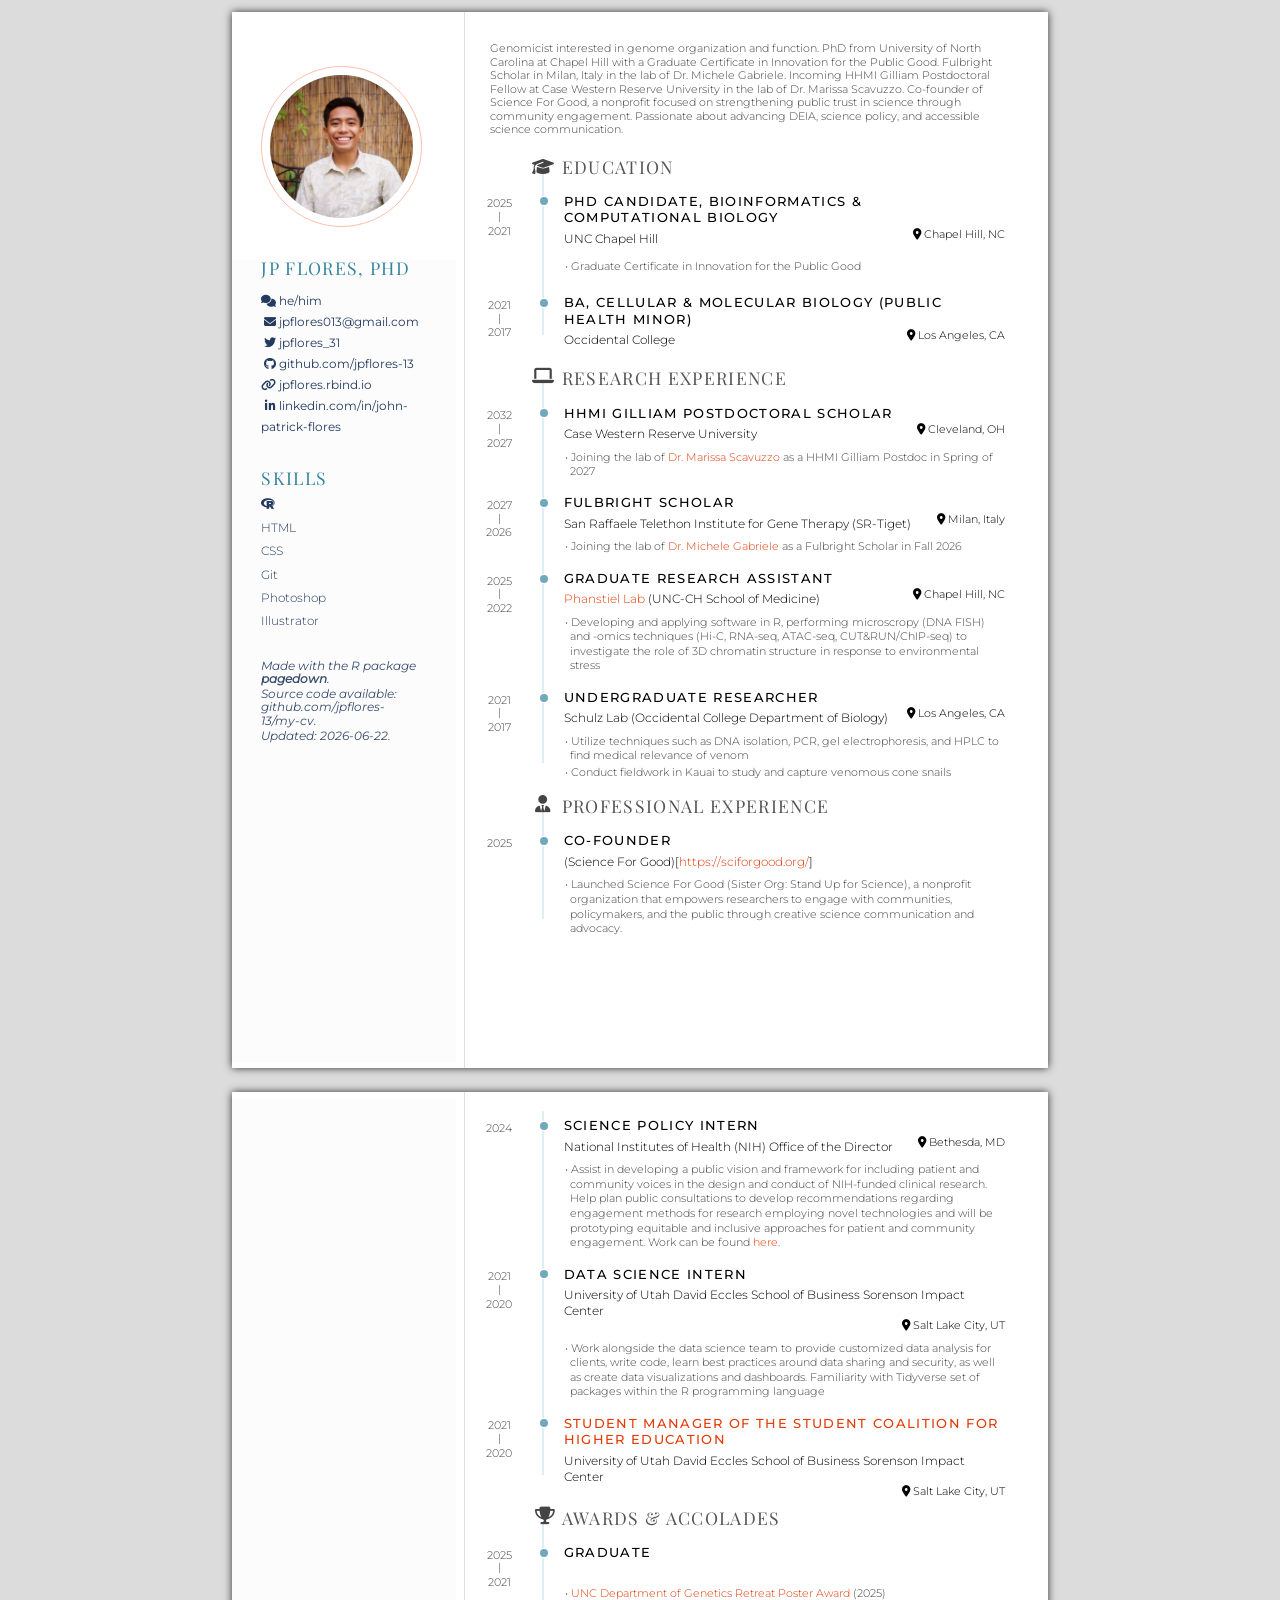
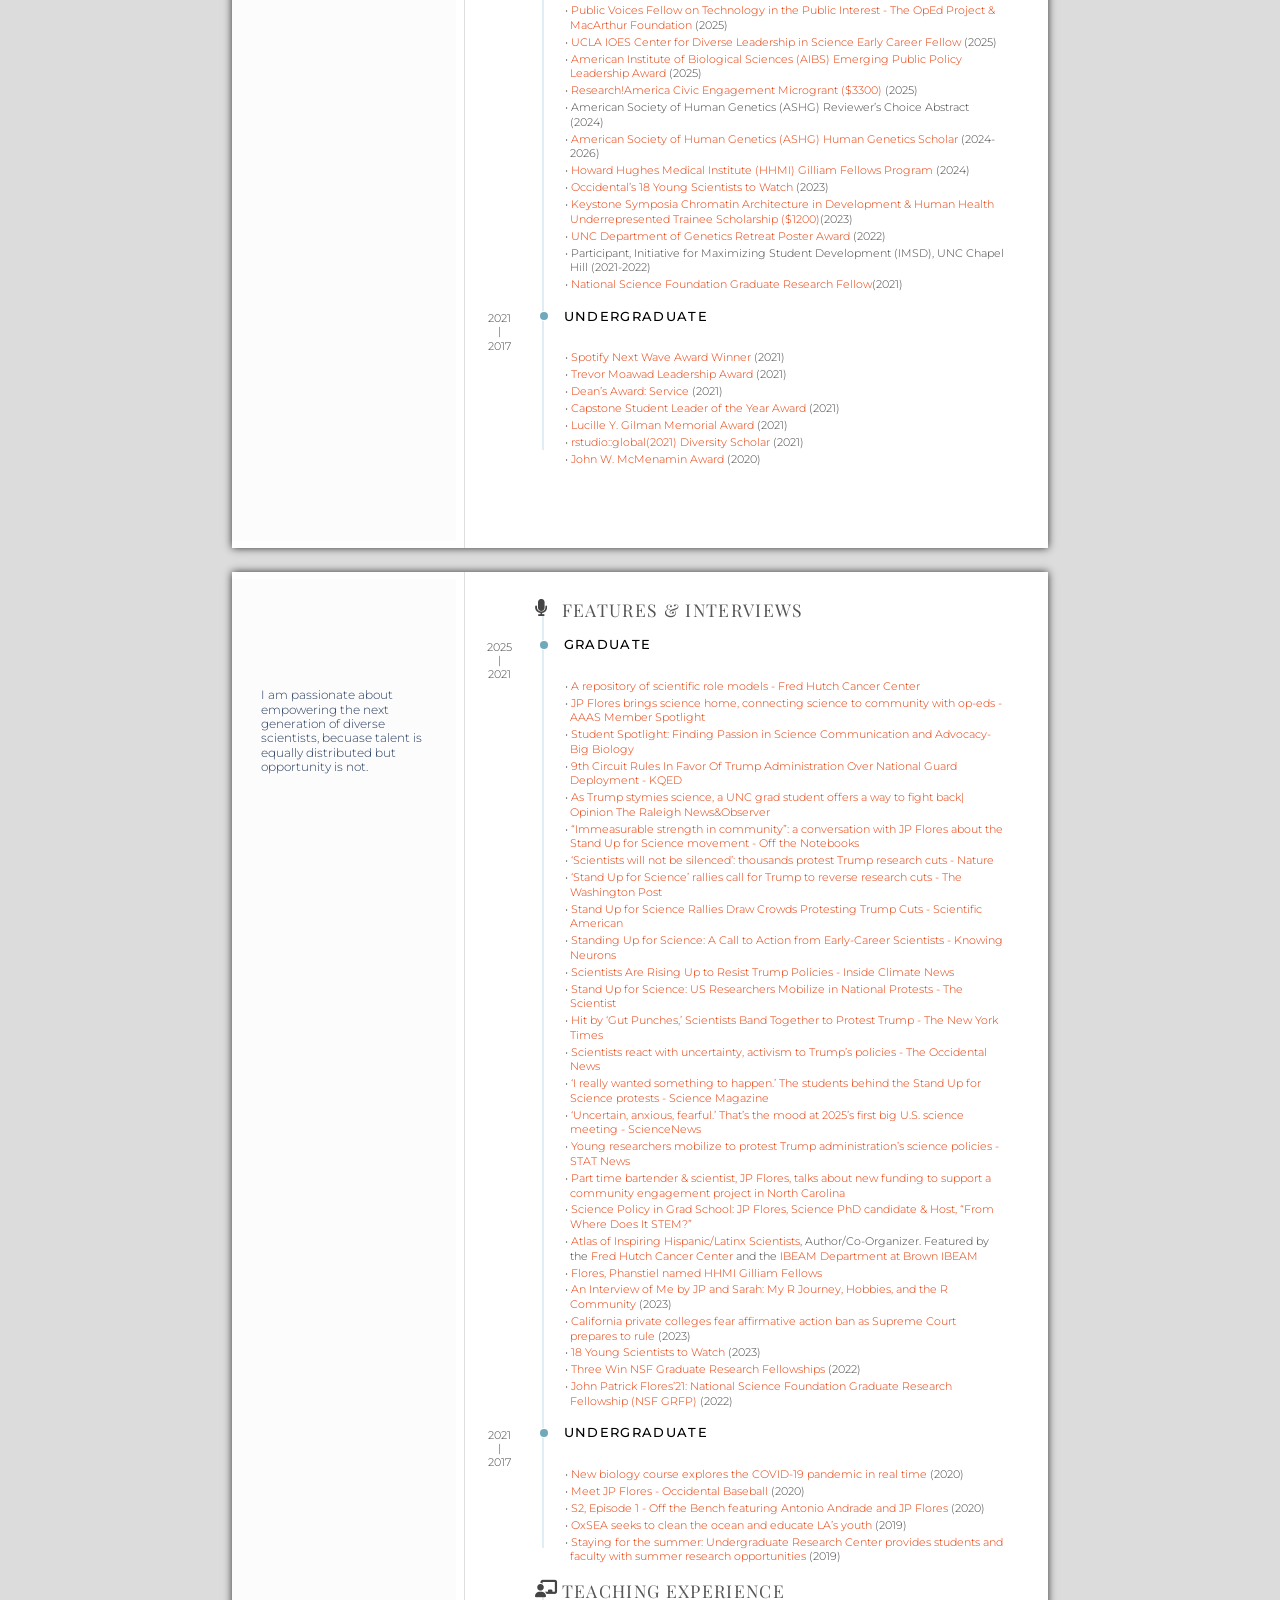
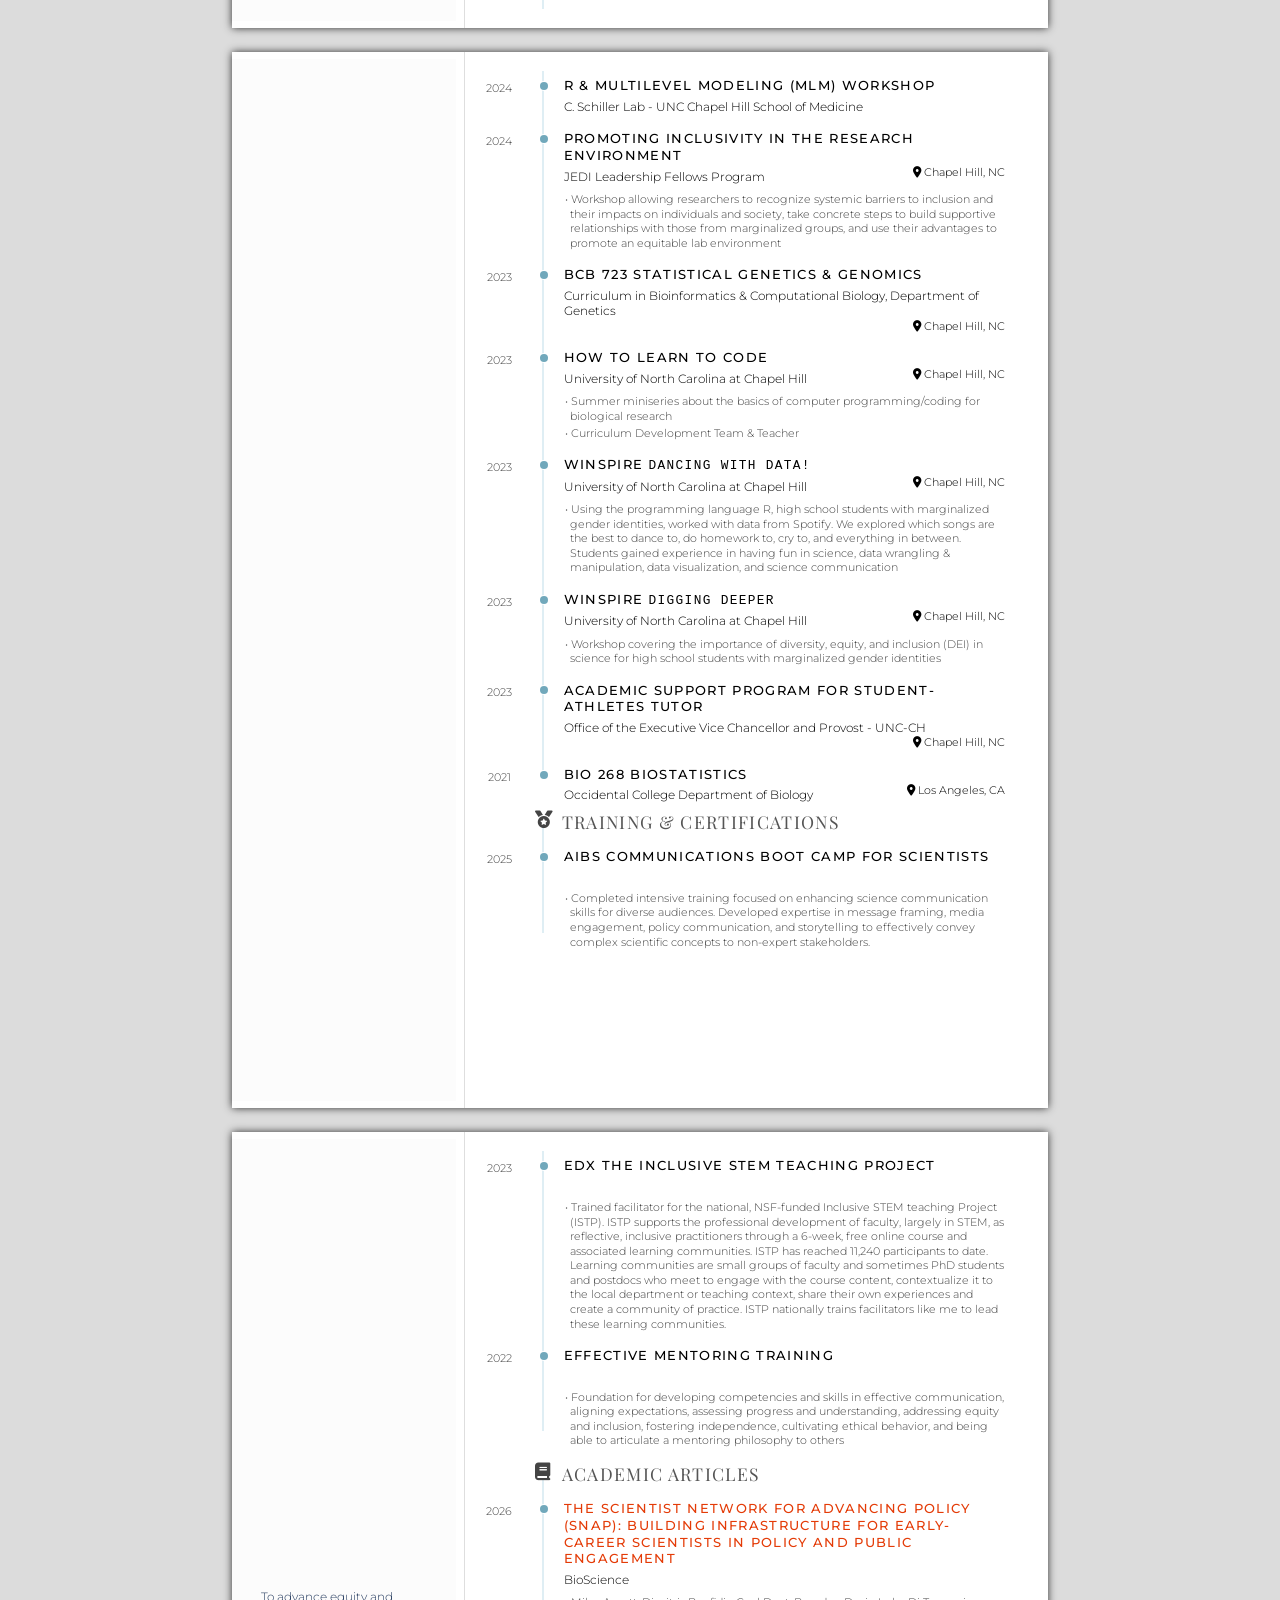
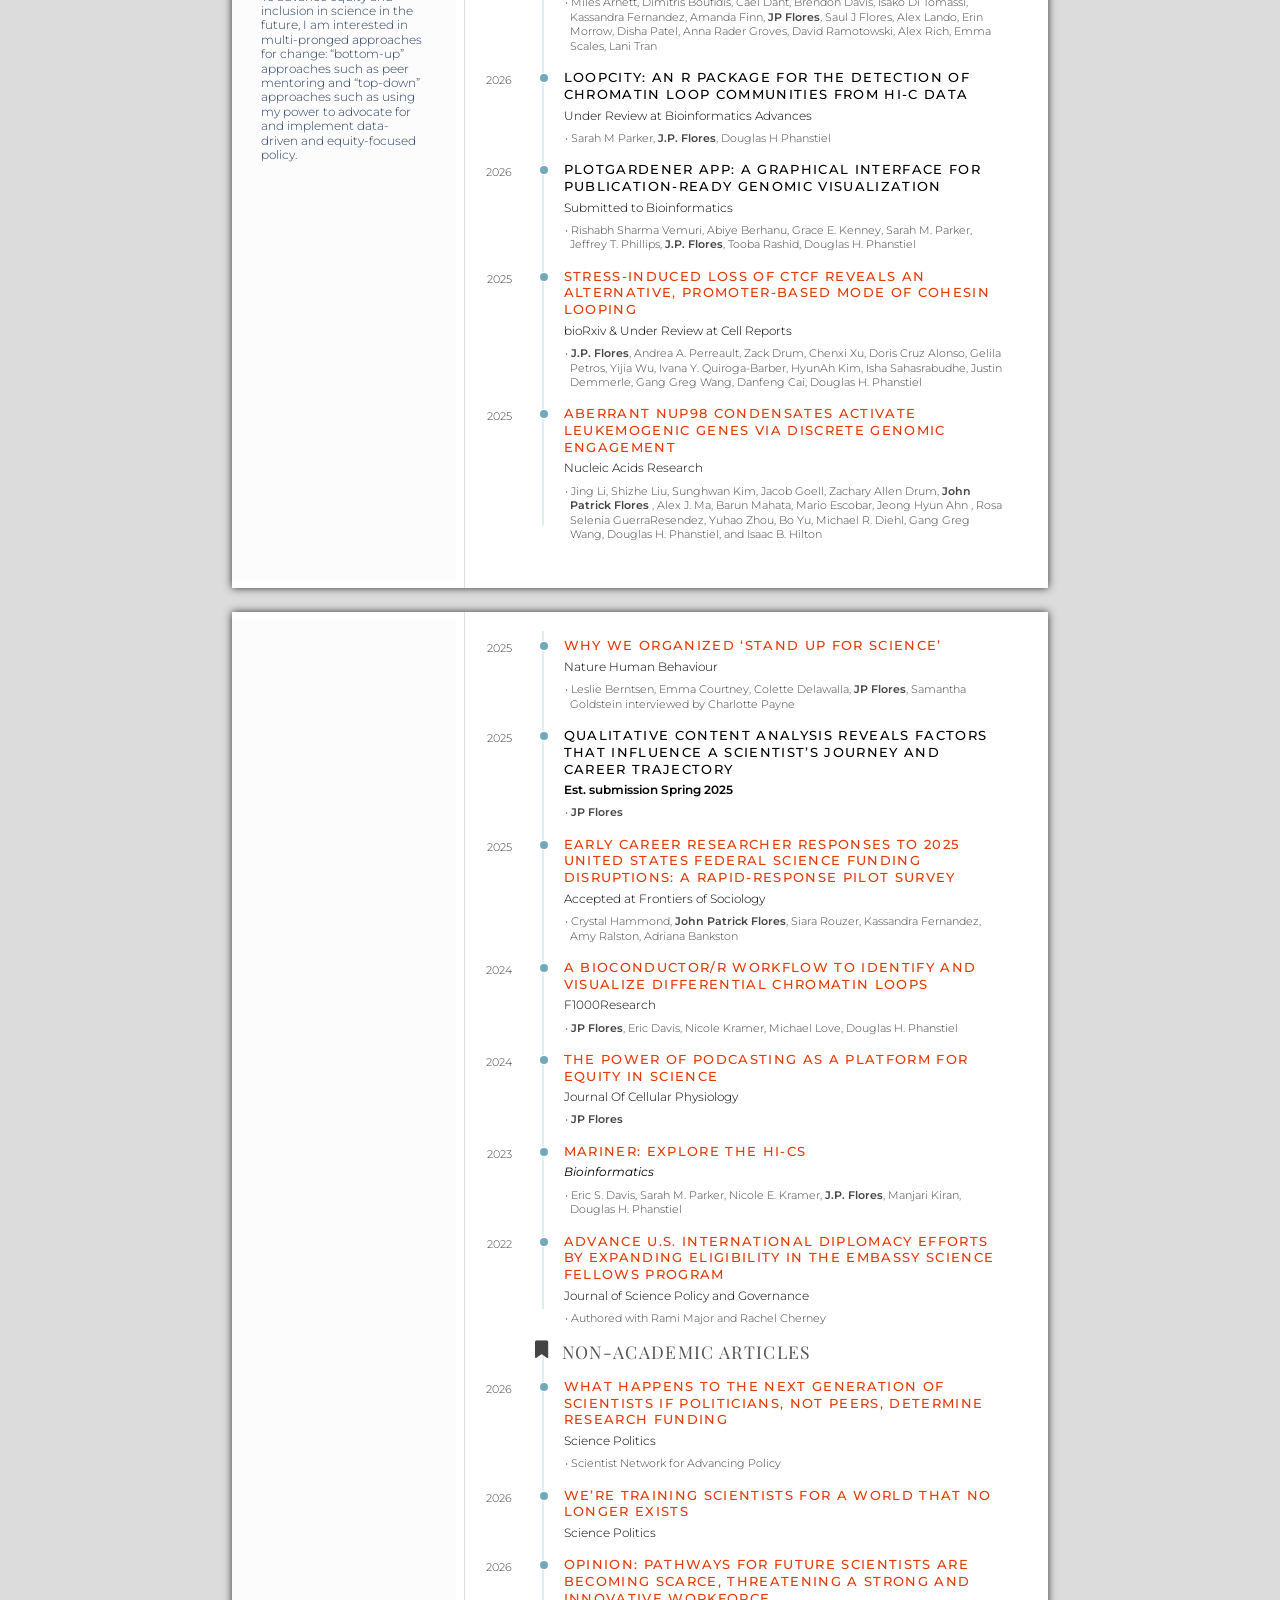
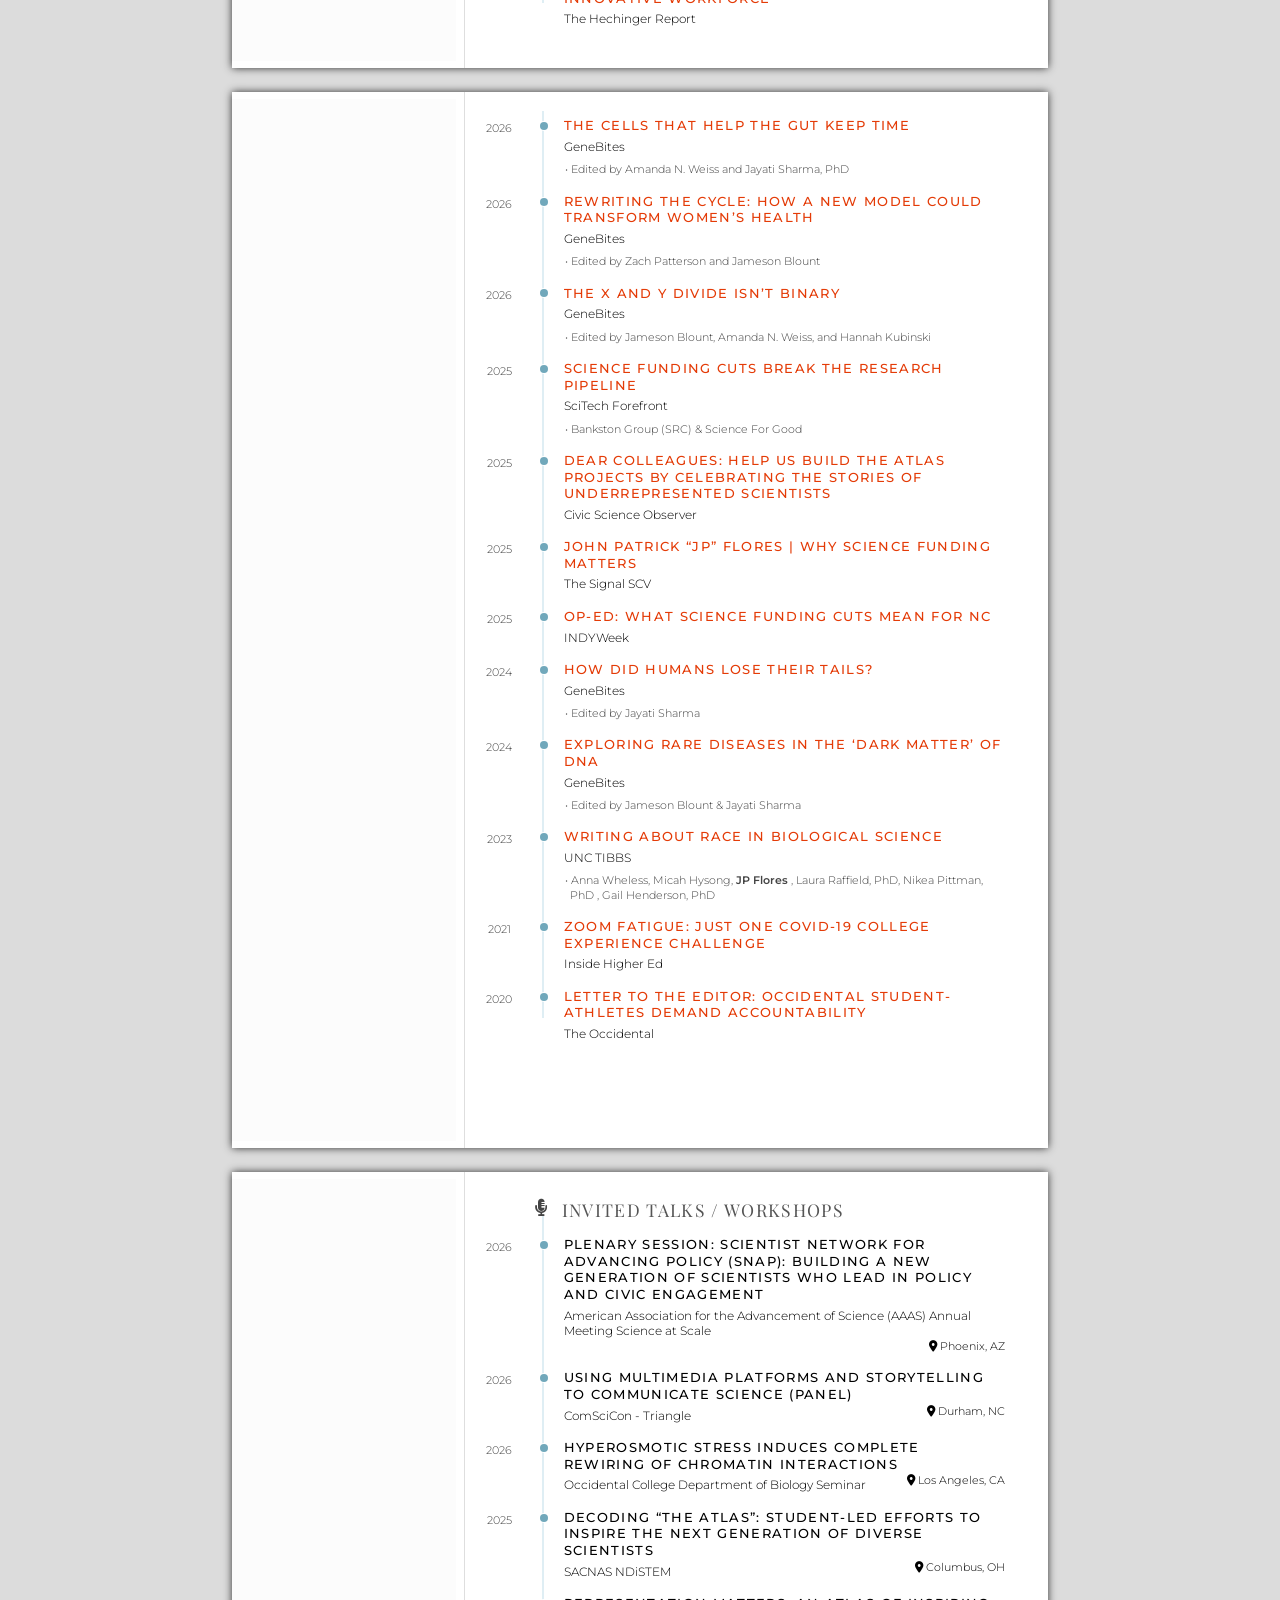
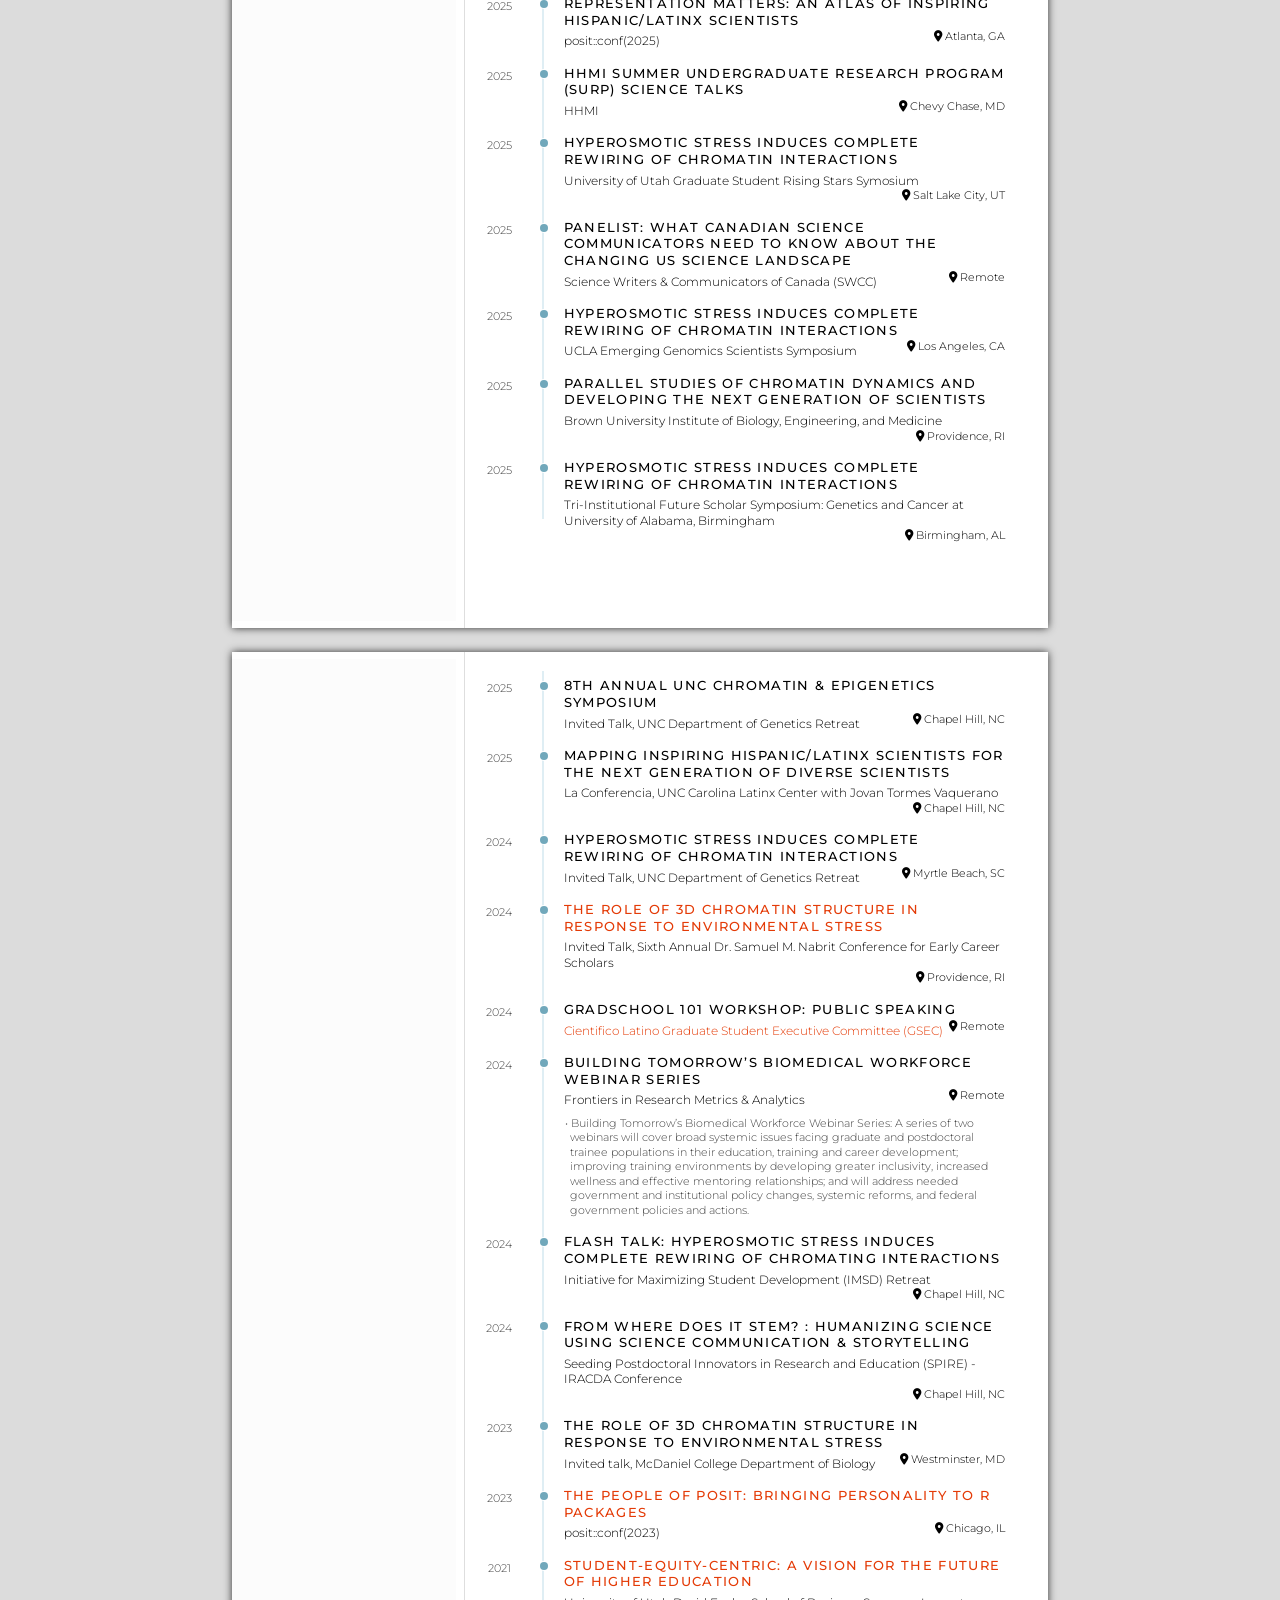
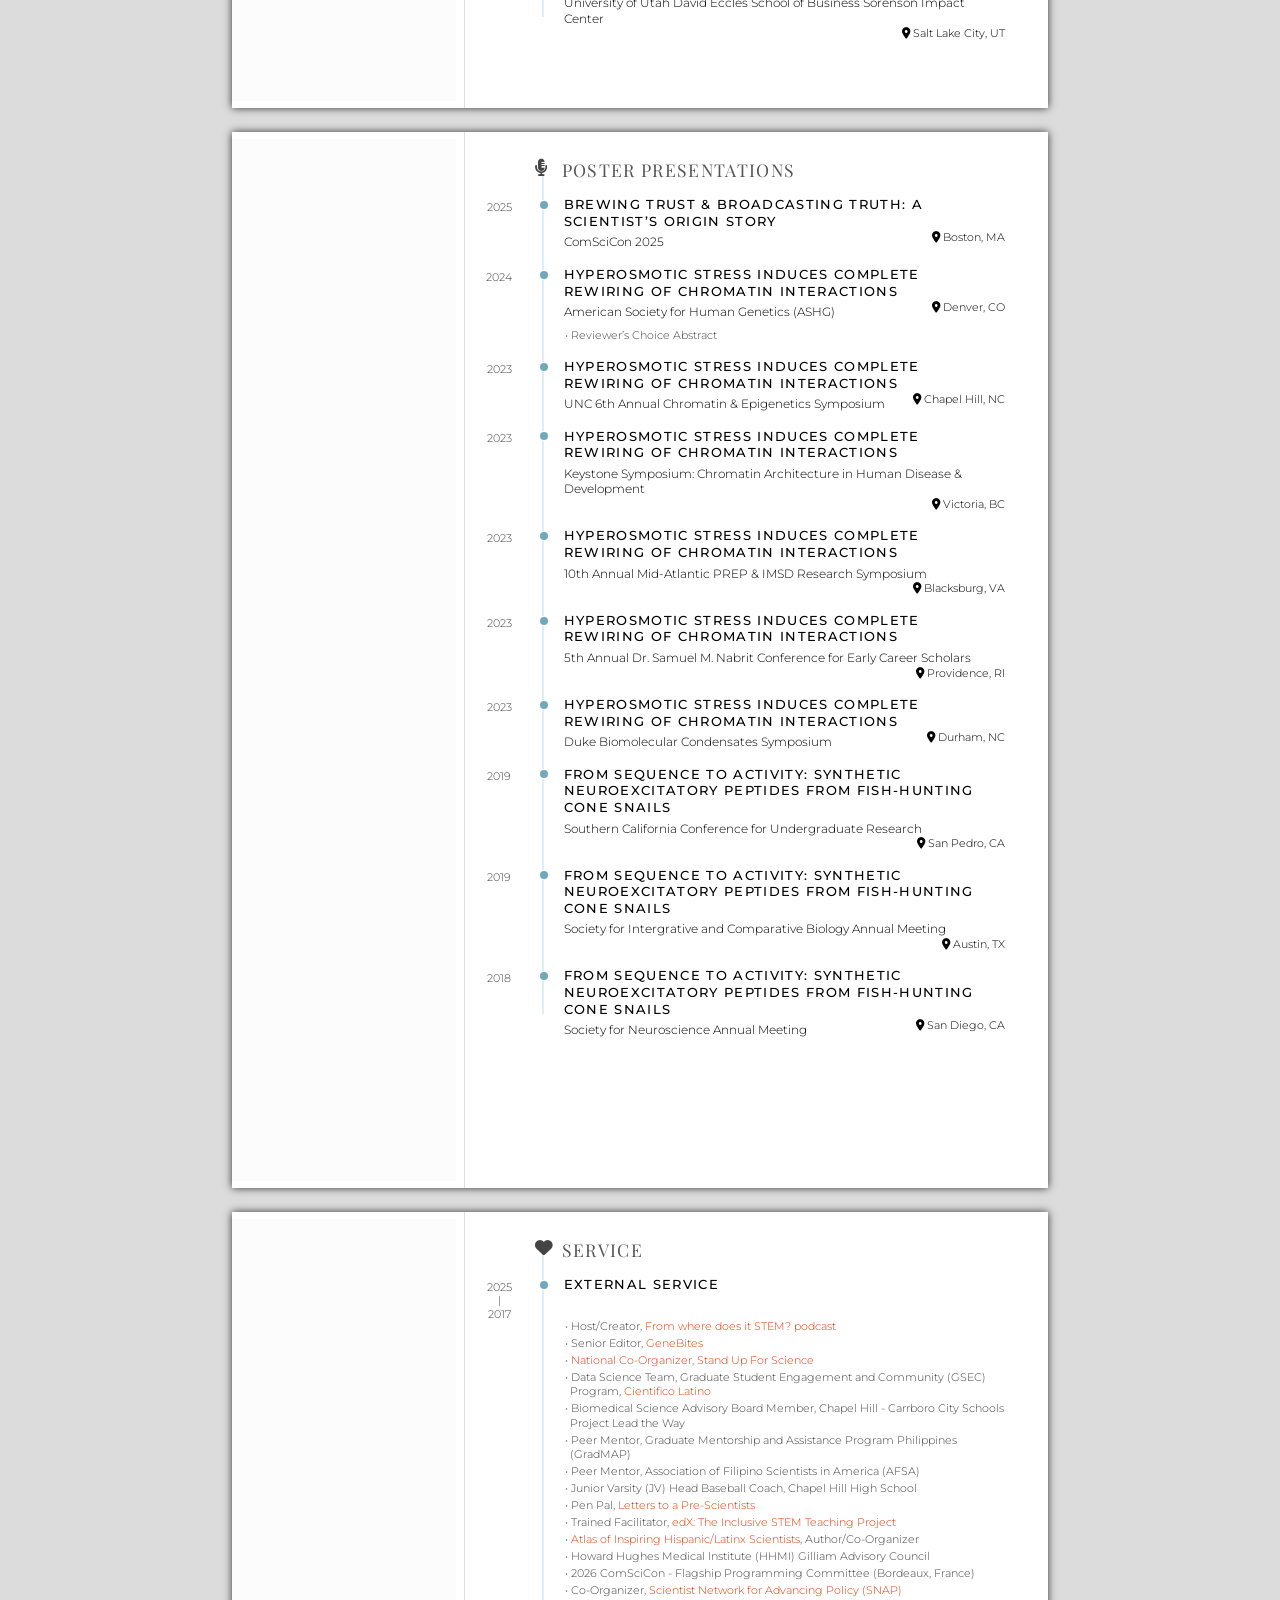
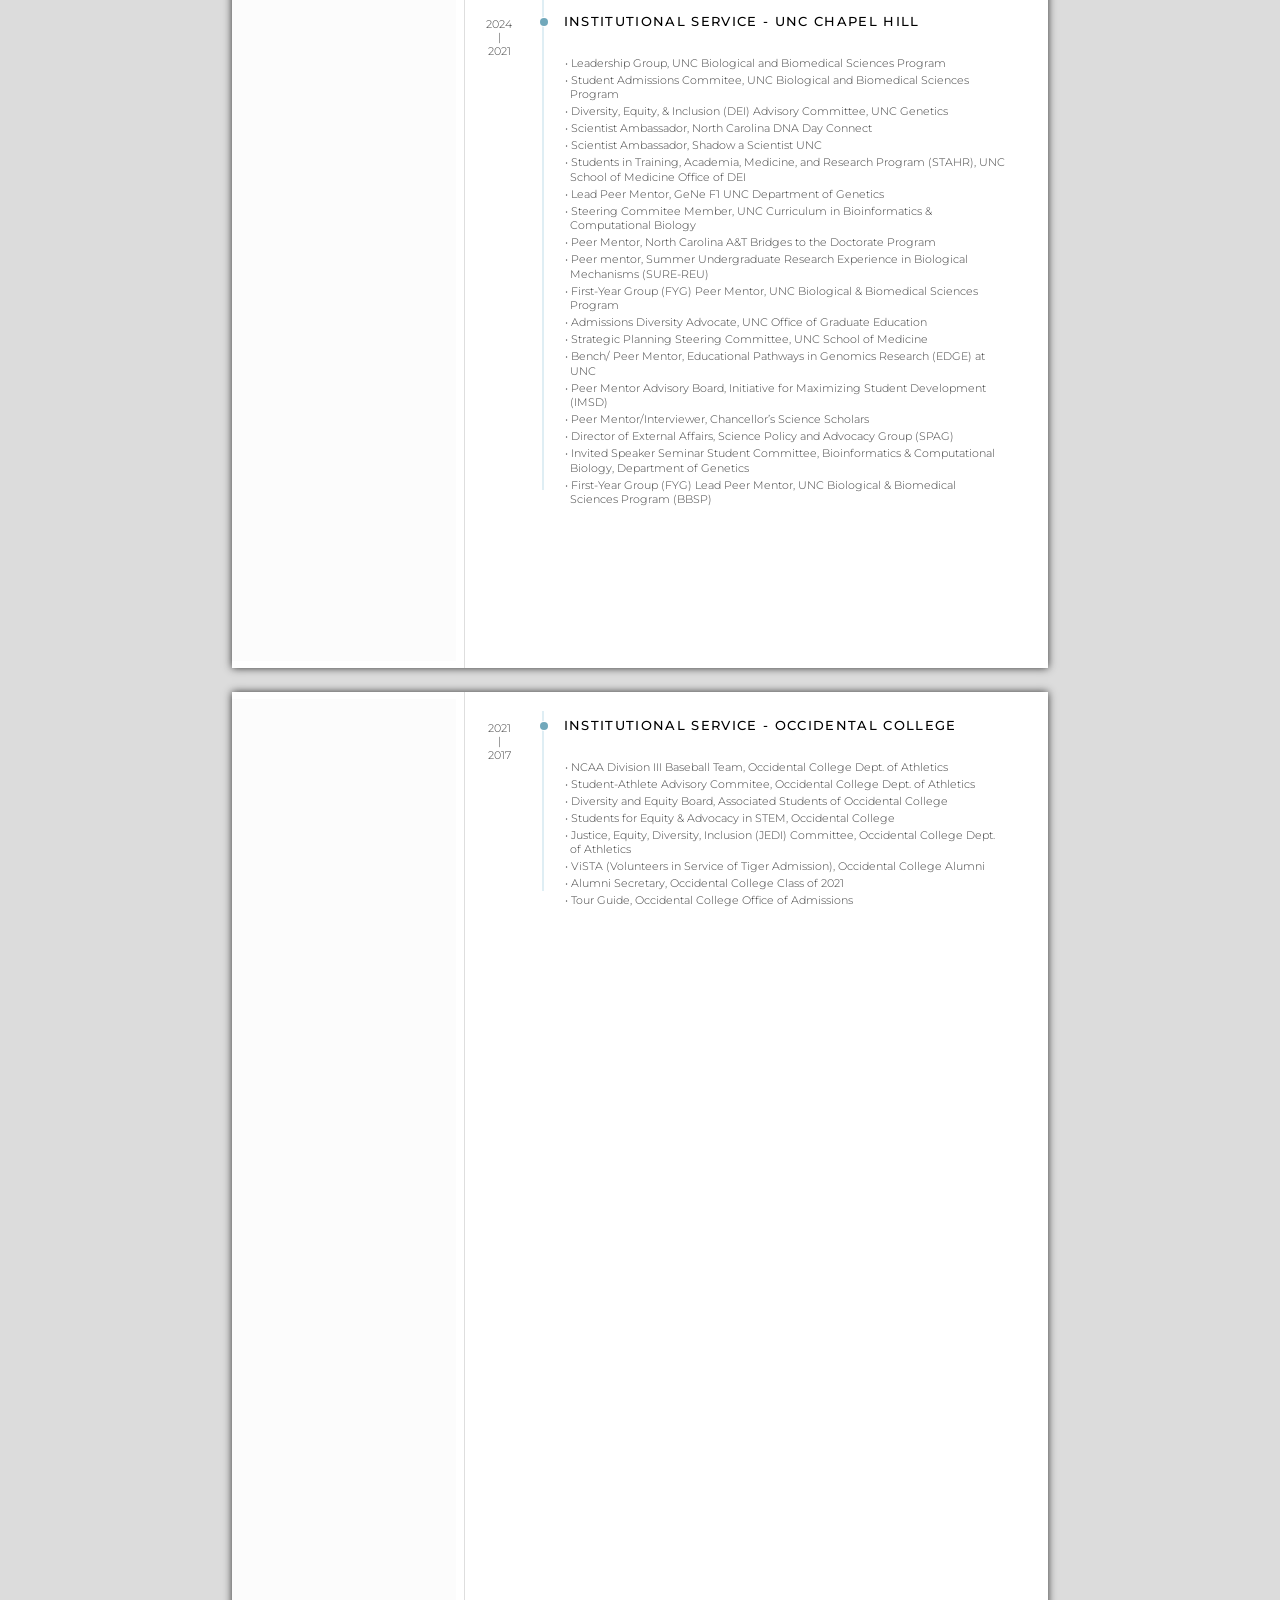
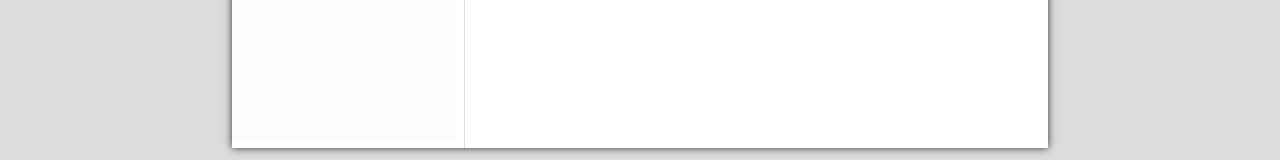
==== commit 498e4fb6: "update cv and resume" ====
--- a/cv.html
+++ b/cv.html
@@ -32762,7 +32762,7 @@
 </div>
 <div id="graduate-research-assistant" class="section level3">
 <h3>Graduate Research Assistant</h3>
-<p>Phanstiel Lab (UNC-CH School of Medicine)</p>
+<p><a href="http://phanstiel-lab.med.unc.edu/">Phanstiel Lab</a> (UNC-CH School of Medicine)</p>
 <p>Chapel Hill, NC</p>
 <p>2025 - 2022</p>
 <ul>
@@ -32784,7 +32784,7 @@
 <h2>Professional Experience</h2>
 <div id="co-founder" class="section level3">
 <h3>Co-Founder</h3>
-<p>Science For Good</p>
+<p>(Science For Good)[<a href="https://sciforgood.org/" class="uri">https://sciforgood.org/</a>]</p>
 <p>N/A</p>
 <p>2025</p>
 <ul>
@@ -33138,9 +33138,6 @@
 <p>The Hechinger Report</p>
 <p>N/A</p>
 <p>2026</p>
-<ul>
-<li><strong>JP Flores</strong></li>
-</ul>
 </div>
 <div id="the-cells-that-help-the-gut-keep-time" class="section level3">
 <h3><a href="https://genebites.org/2026/02/05/the-cells-that-help-the-gut-keep-time/">The Cells That Help the Gut Keep Time</a></h3>
@@ -33183,27 +33180,18 @@
 <p>Civic Science Observer</p>
 <p>N/A</p>
 <p>2025</p>
-<ul>
-<li><strong>JP Flores</strong></li>
-</ul>
 </div>
 <div id="john-patrick-jp-flores-why-science-funding-matters" class="section level3">
 <h3><a href="https://signalscv.com/2025/06/john-patrick-jp-flores-why-science-funding-matters/">John Patrick “JP” Flores | Why Science Funding Matters</a></h3>
 <p>The Signal SCV</p>
 <p>N/A</p>
 <p>2025</p>
-<ul>
-<li><strong>JP Flores</strong></li>
-</ul>
 </div>
 <div id="op-ed-what-science-funding-cuts-mean-for-nc" class="section level3">
 <h3><a href="https://indyweek.com/news/opinions/op-ed-what-science-funding-cuts-mean-for-nc/">Op-Ed: What Science Funding Cuts Mean for NC</a></h3>
 <p>INDYWeek</p>
 <p>N/A</p>
 <p>2025</p>
-<ul>
-<li><strong>JP Flores</strong></li>
-</ul>
 </div>
 <div id="how-did-humans-lose-their-tails" class="section level3">
 <h3><a href="https://genebites.org/2024/05/20/how-did-humans-lose-their-tails/">How did humans lose their tails?</a></h3>
@@ -33237,18 +33225,12 @@
 <p>Inside Higher Ed</p>
 <p>N/A</p>
 <p>2021</p>
-<ul>
-<li><strong>JP Flores</strong></li>
-</ul>
 </div>
 <div id="letter-to-the-editor-occidental-student-athletes-demand-accountability" class="section level3">
 <h3><a href="https://theoccidentalnews.com/opinions/2020/10/28/letter-to-the-editor-occidental-student-athletes-demand-accountability/2901824">Letter to the editor: Occidental student-athletes demand accountability</a></h3>
 <p>The Occidental</p>
 <p>N/A</p>
 <p>2020</p>
-<ul>
-<li><strong>JP Flores</strong></li>
-</ul>
 </div>
 </div>
 <div id="invited-talks-workshops" class="section level2" data-icon="microphone-alt">
@@ -33259,8 +33241,8 @@
 <p>Phoenix, AZ</p>
 <p>2026</p>
 </div>
-<div id="using-multimedia-platforms-and-storytelling-to-communicate-science" class="section level3">
-<h3>Using multimedia platforms and storytelling to communicate science</h3>
+<div id="using-multimedia-platforms-and-storytelling-to-communicate-science-panel" class="section level3">
+<h3>Using multimedia platforms and storytelling to communicate science (Panel)</h3>
 <p>ComSciCon - Triangle</p>
 <p>Durham, NC</p>
 <p>2026</p>
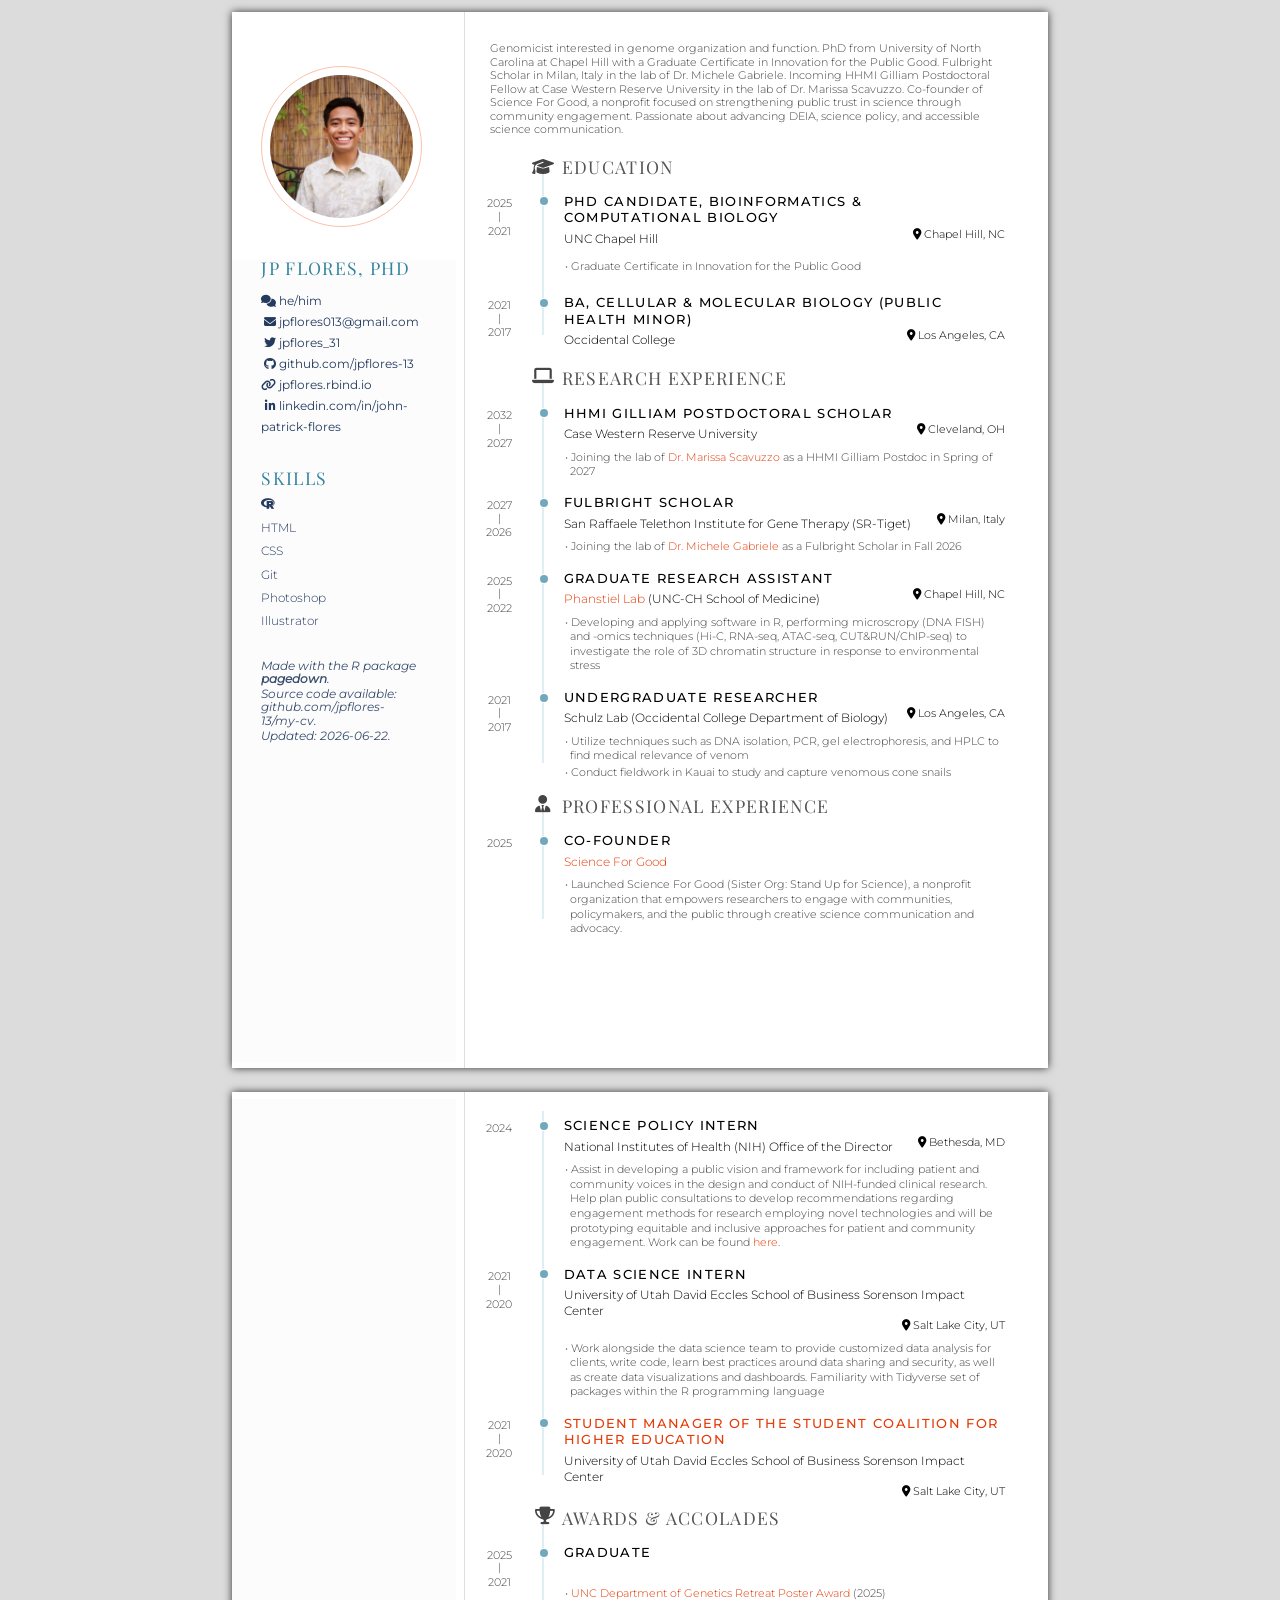
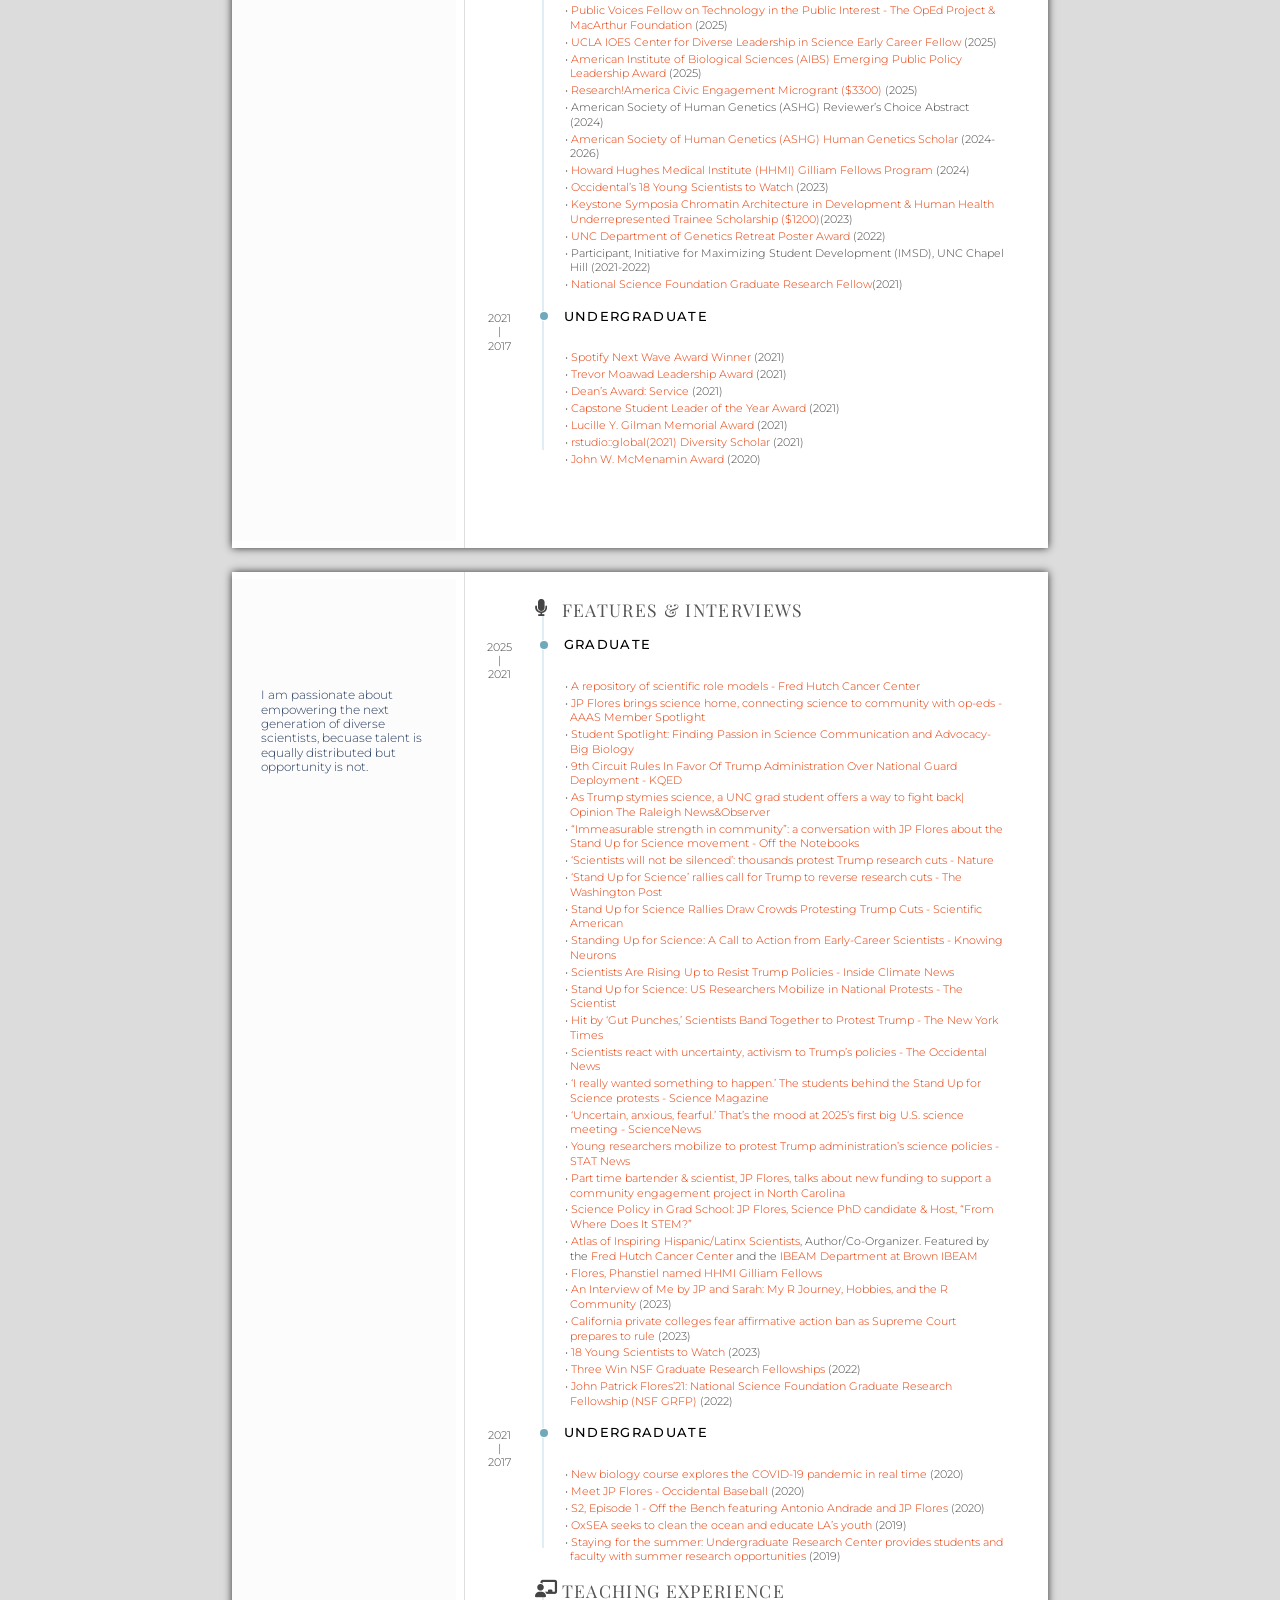
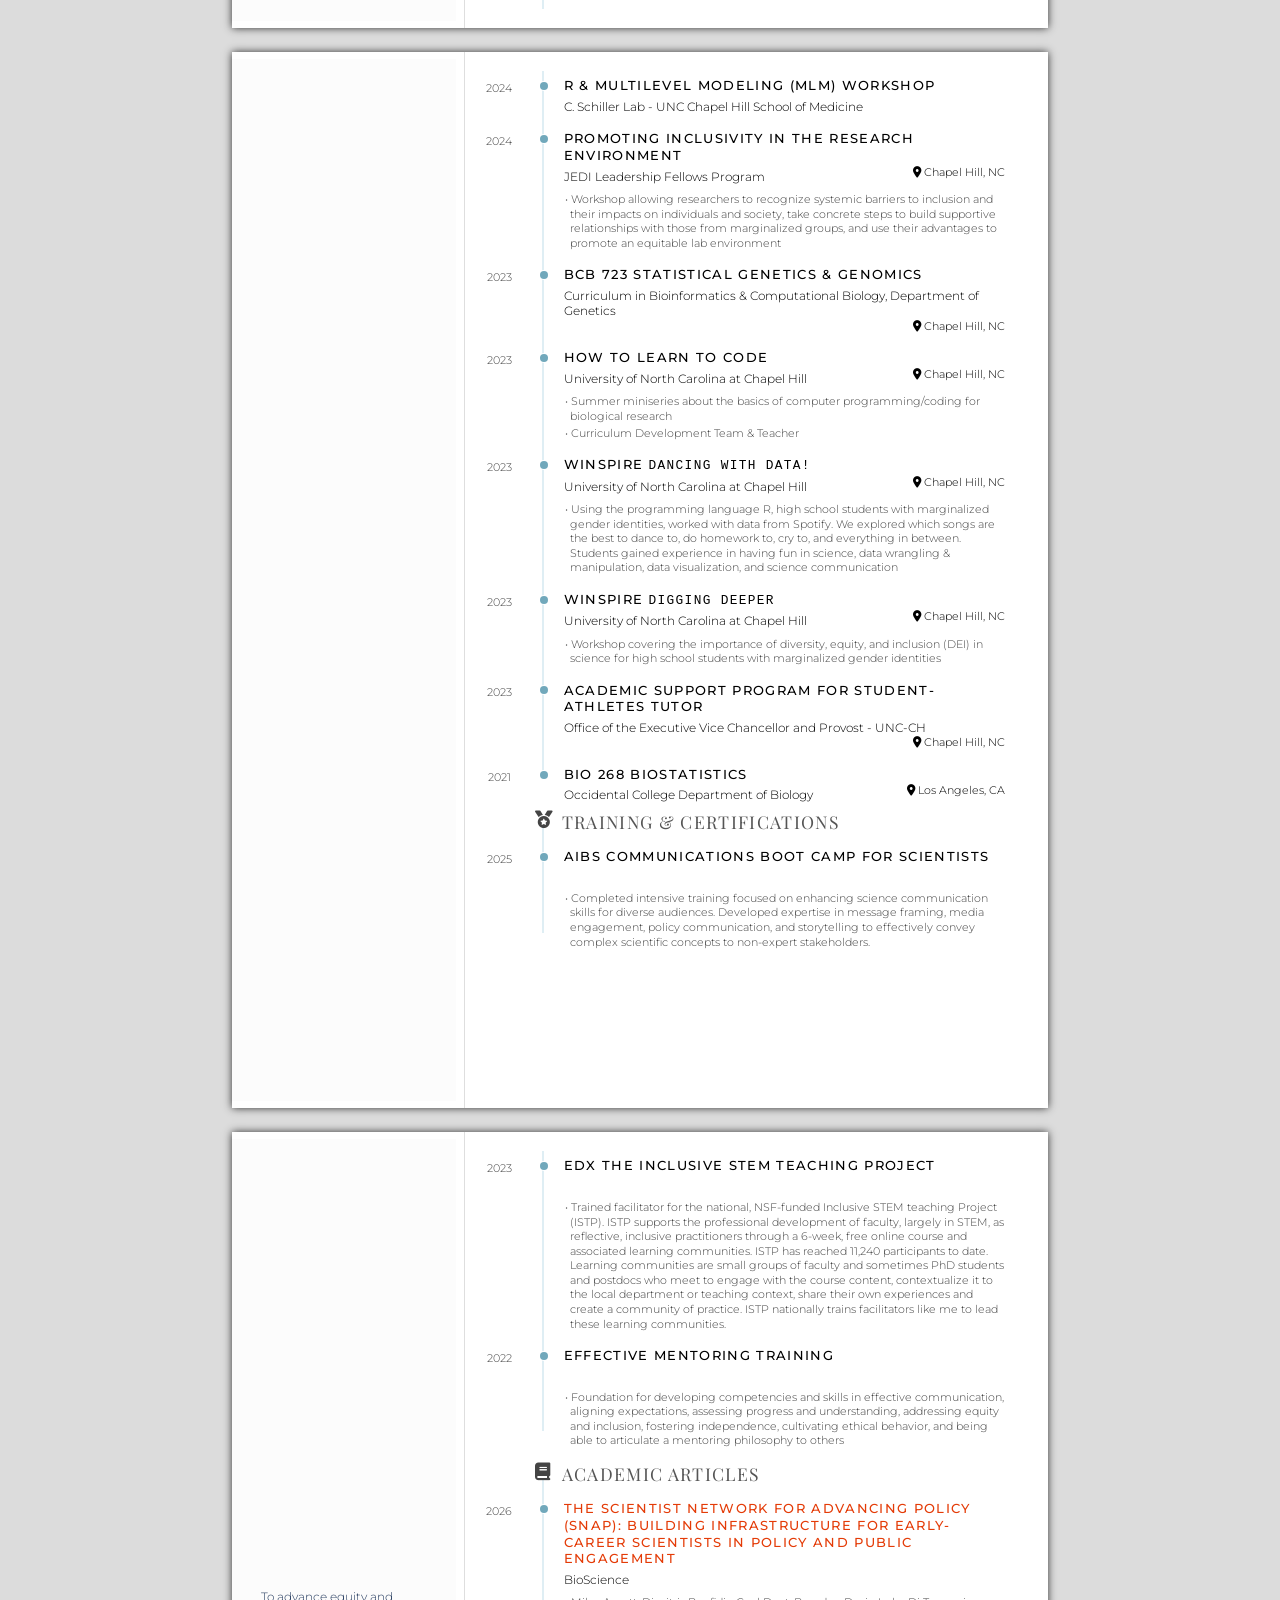
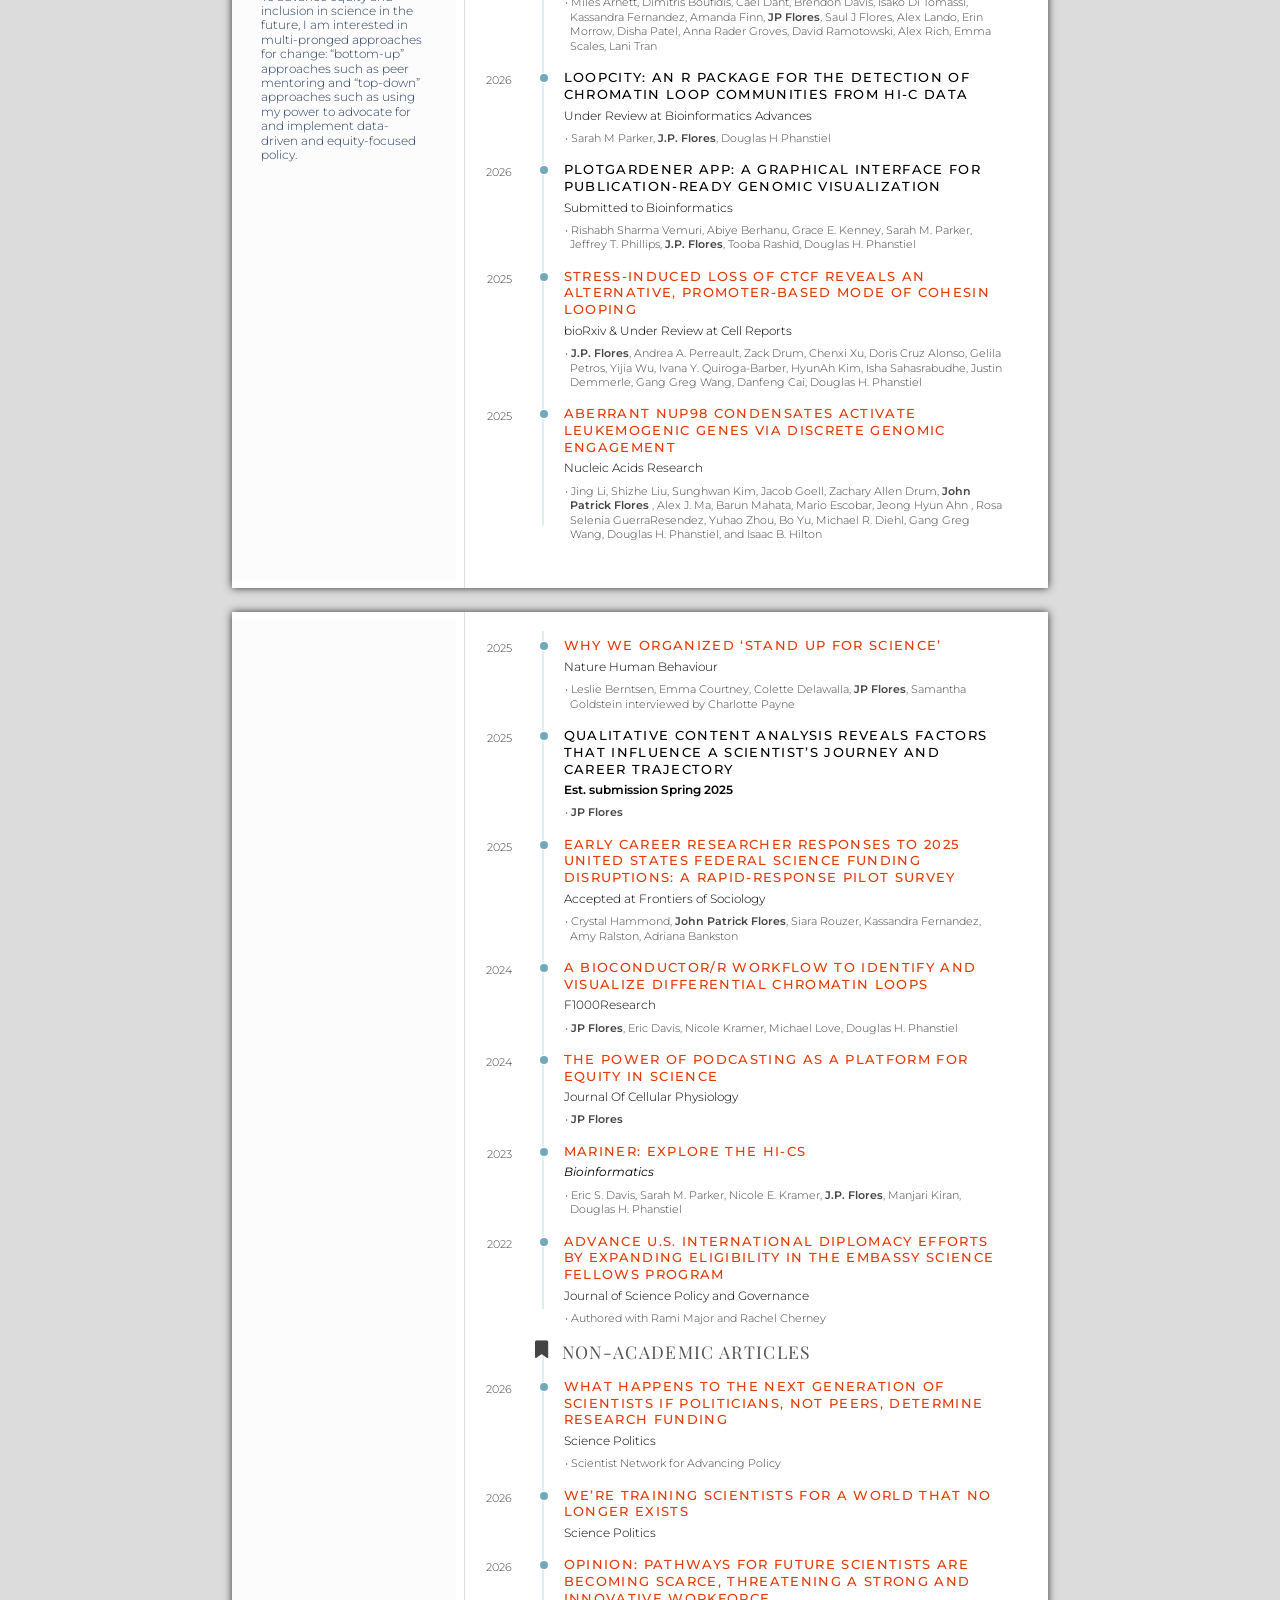
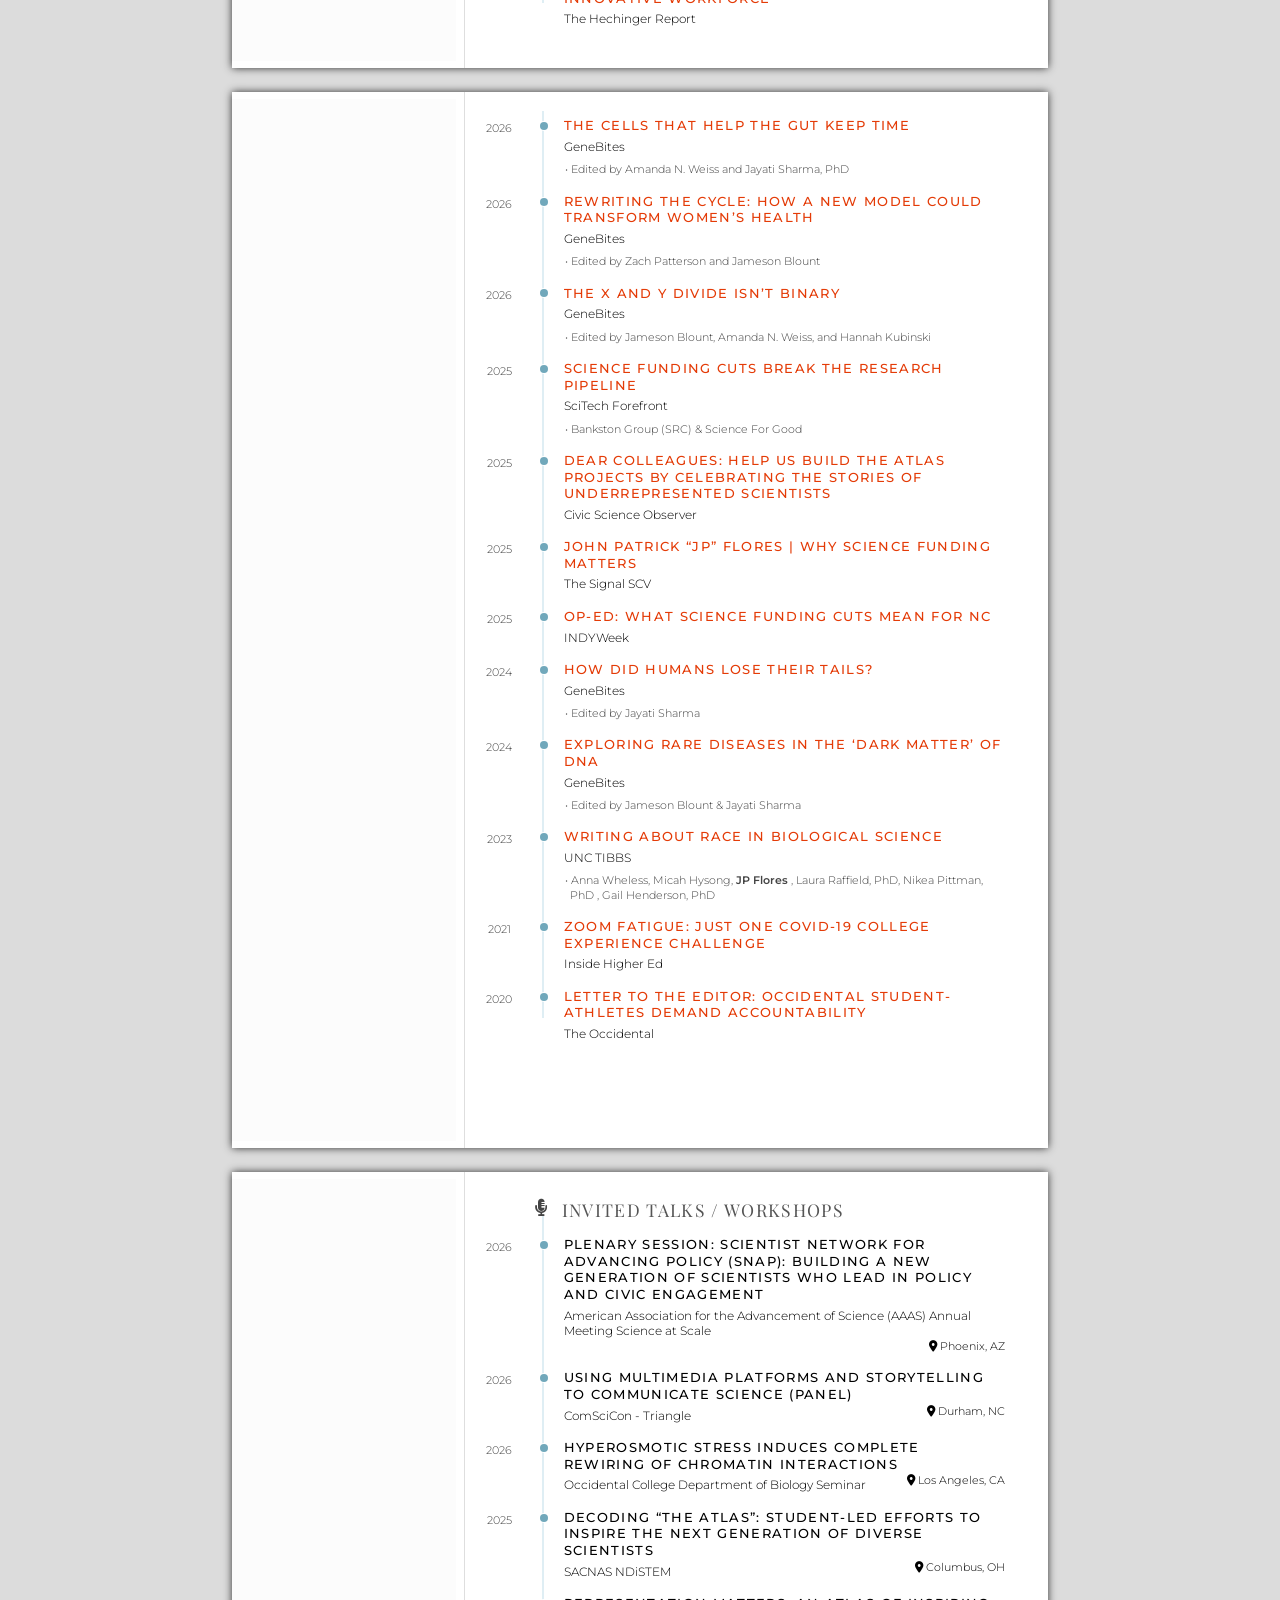
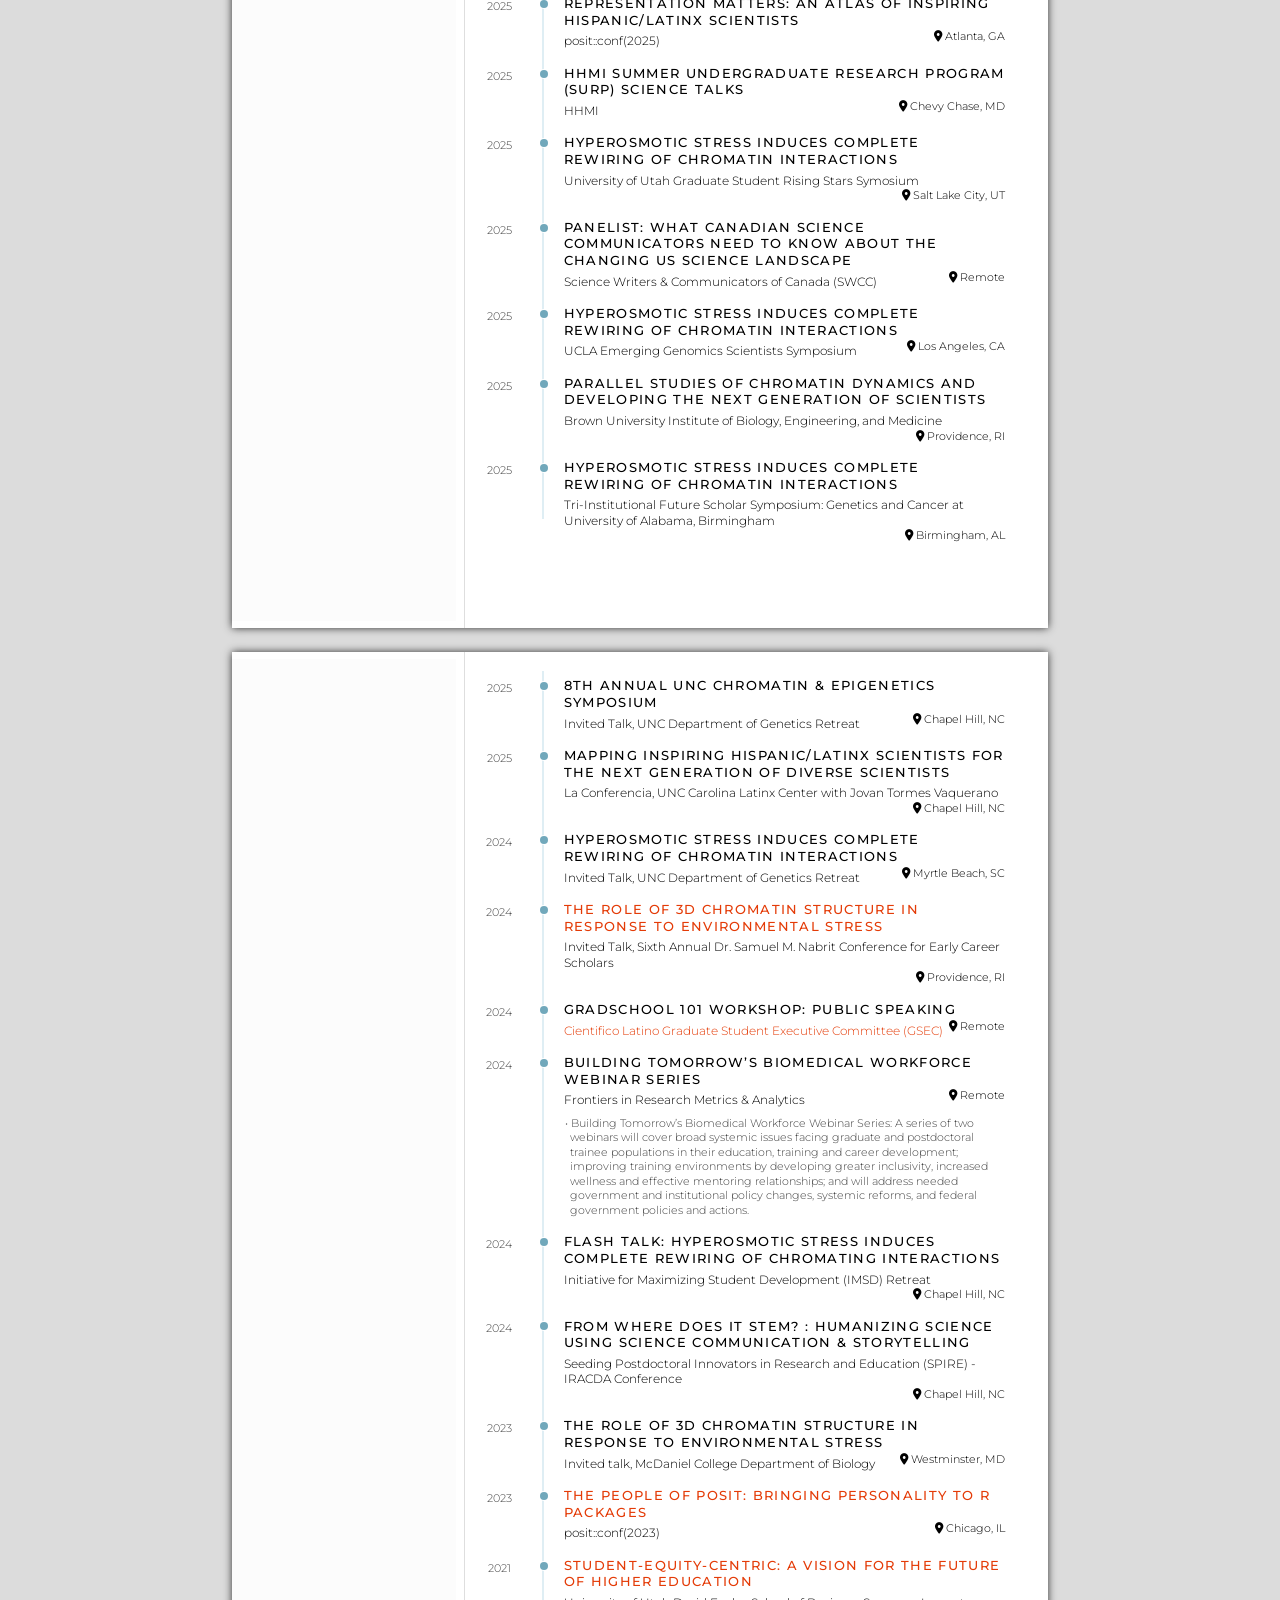
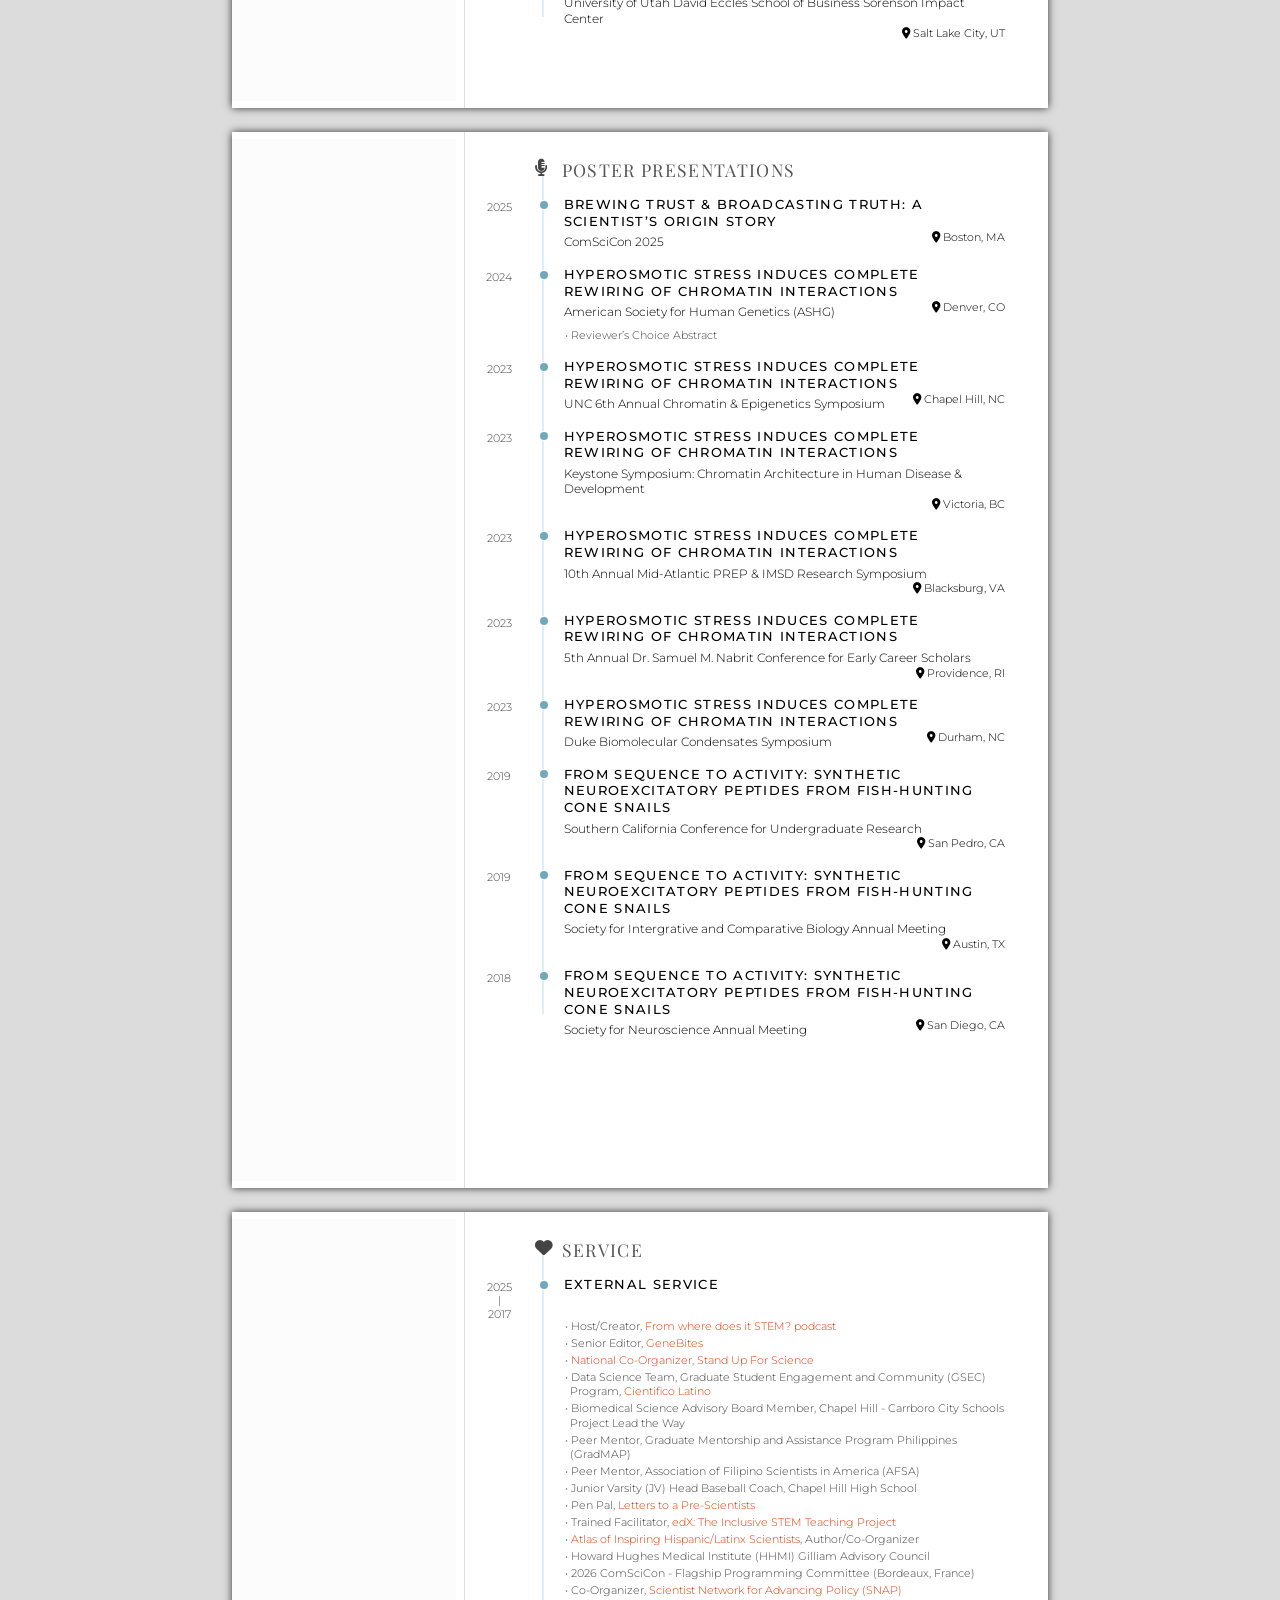
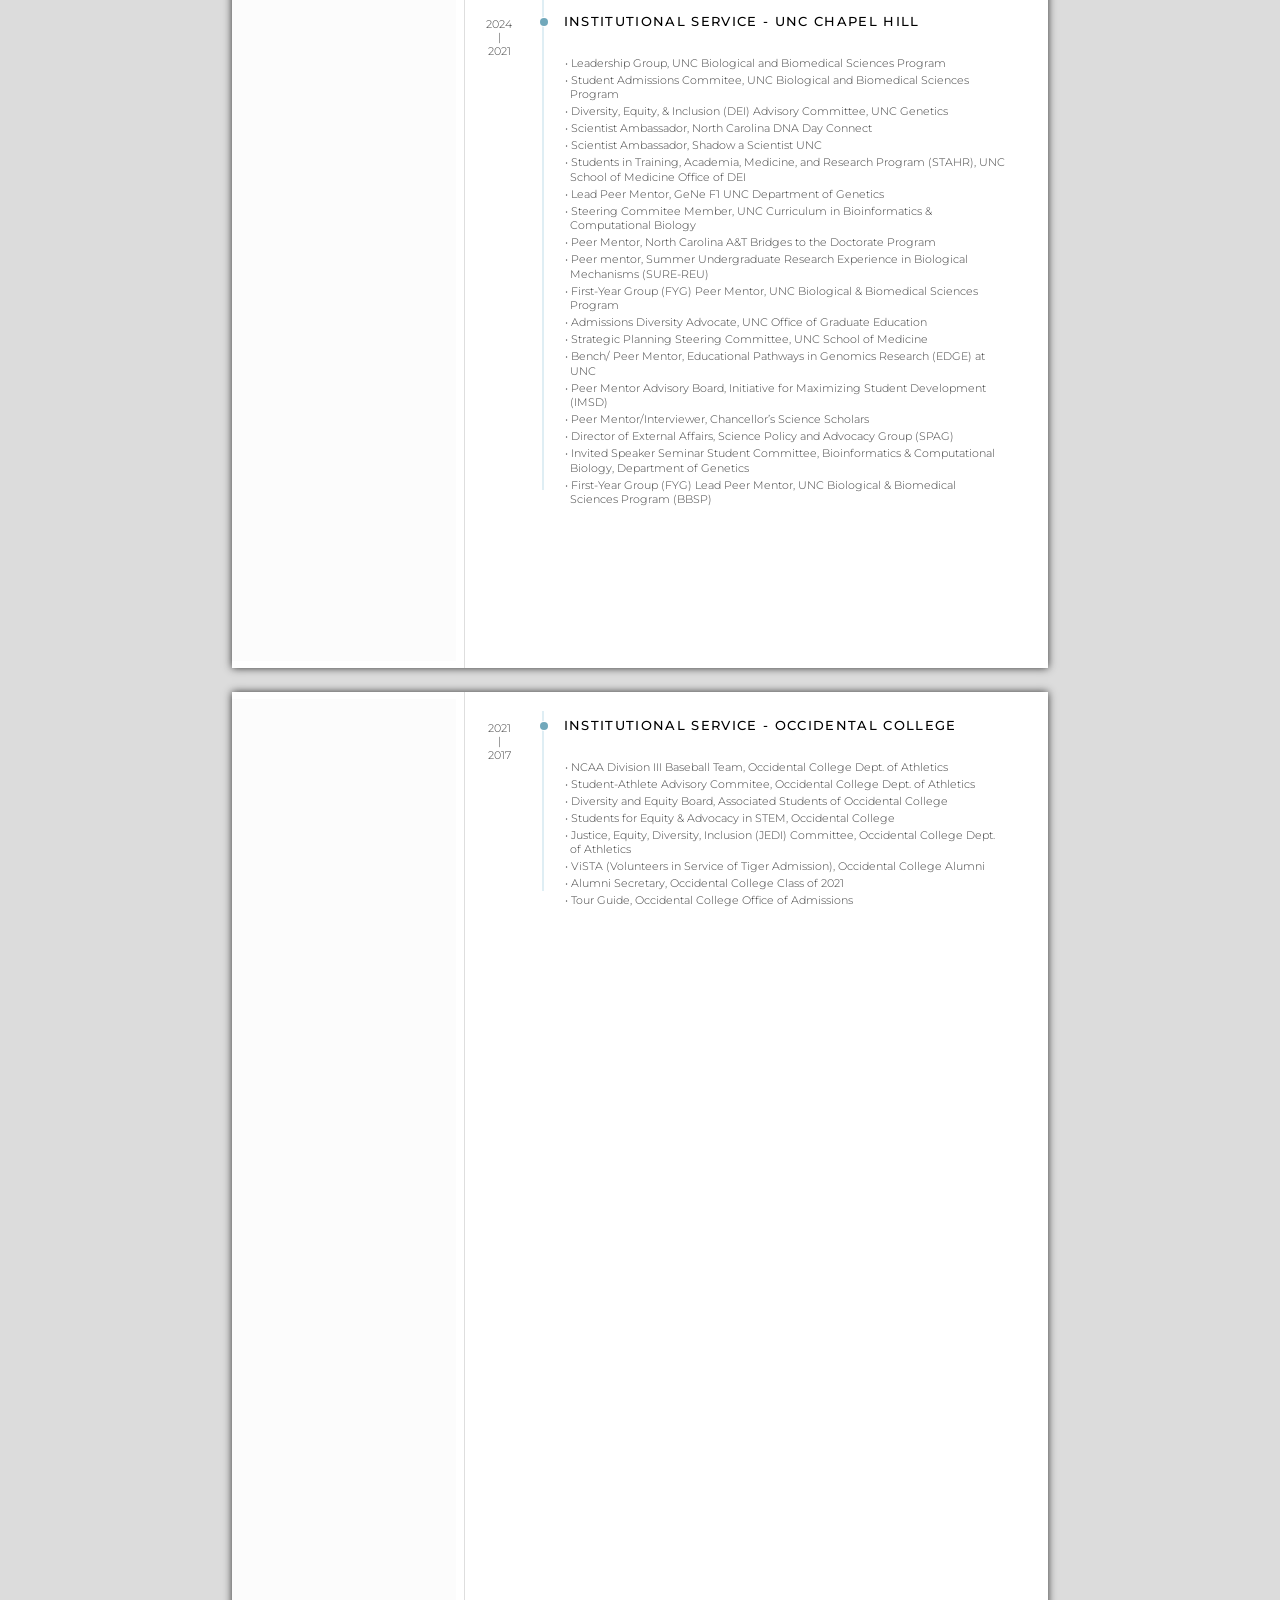
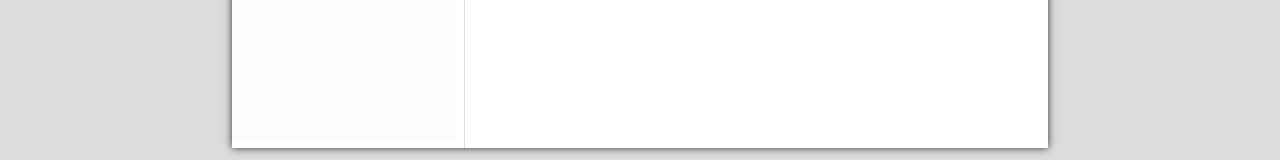
==== commit 93d127d9: "update cv and resume" ====
--- a/cv.html
+++ b/cv.html
@@ -32784,7 +32784,7 @@
 <h2>Professional Experience</h2>
 <div id="co-founder" class="section level3">
 <h3>Co-Founder</h3>
-<p>(Science For Good)[<a href="https://sciforgood.org/" class="uri">https://sciforgood.org/</a>]</p>
+<p><a href="https://sciforgood.org/">Science For Good</a></p>
 <p>N/A</p>
 <p>2025</p>
 <ul>
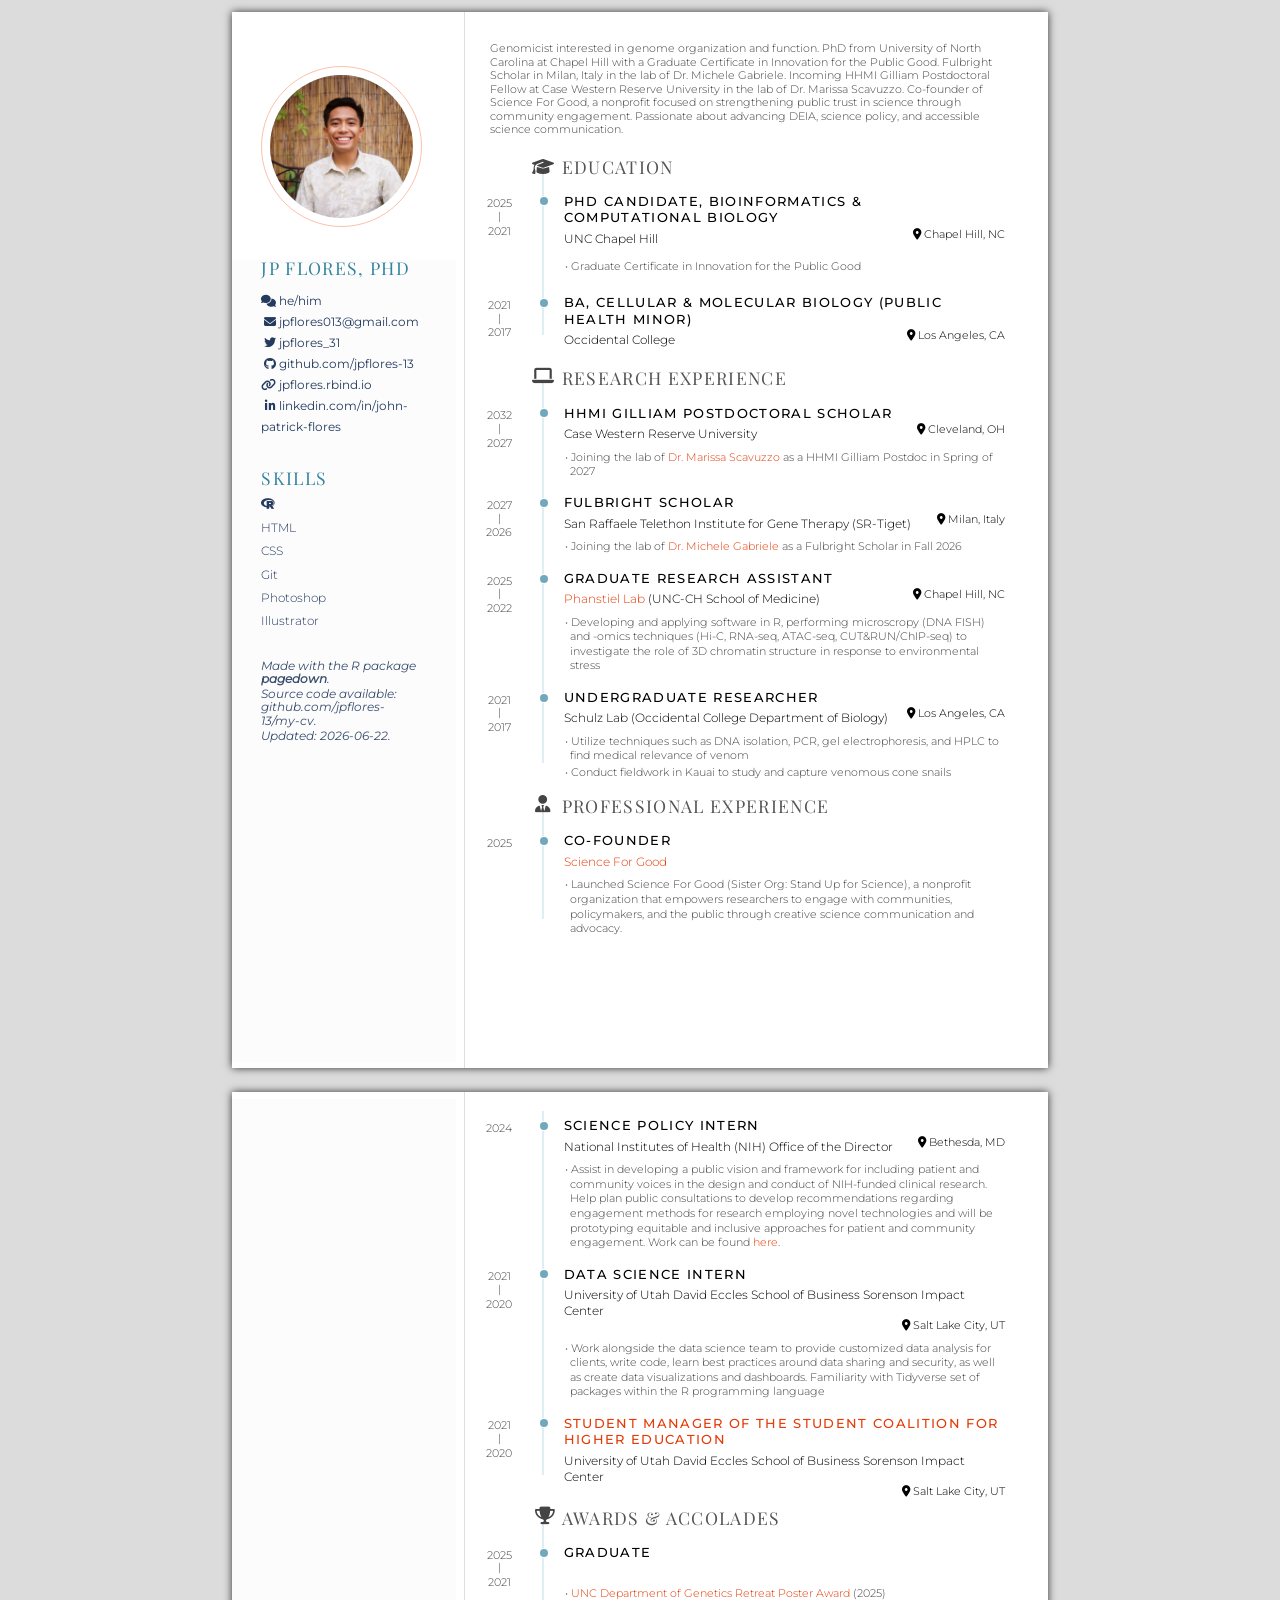
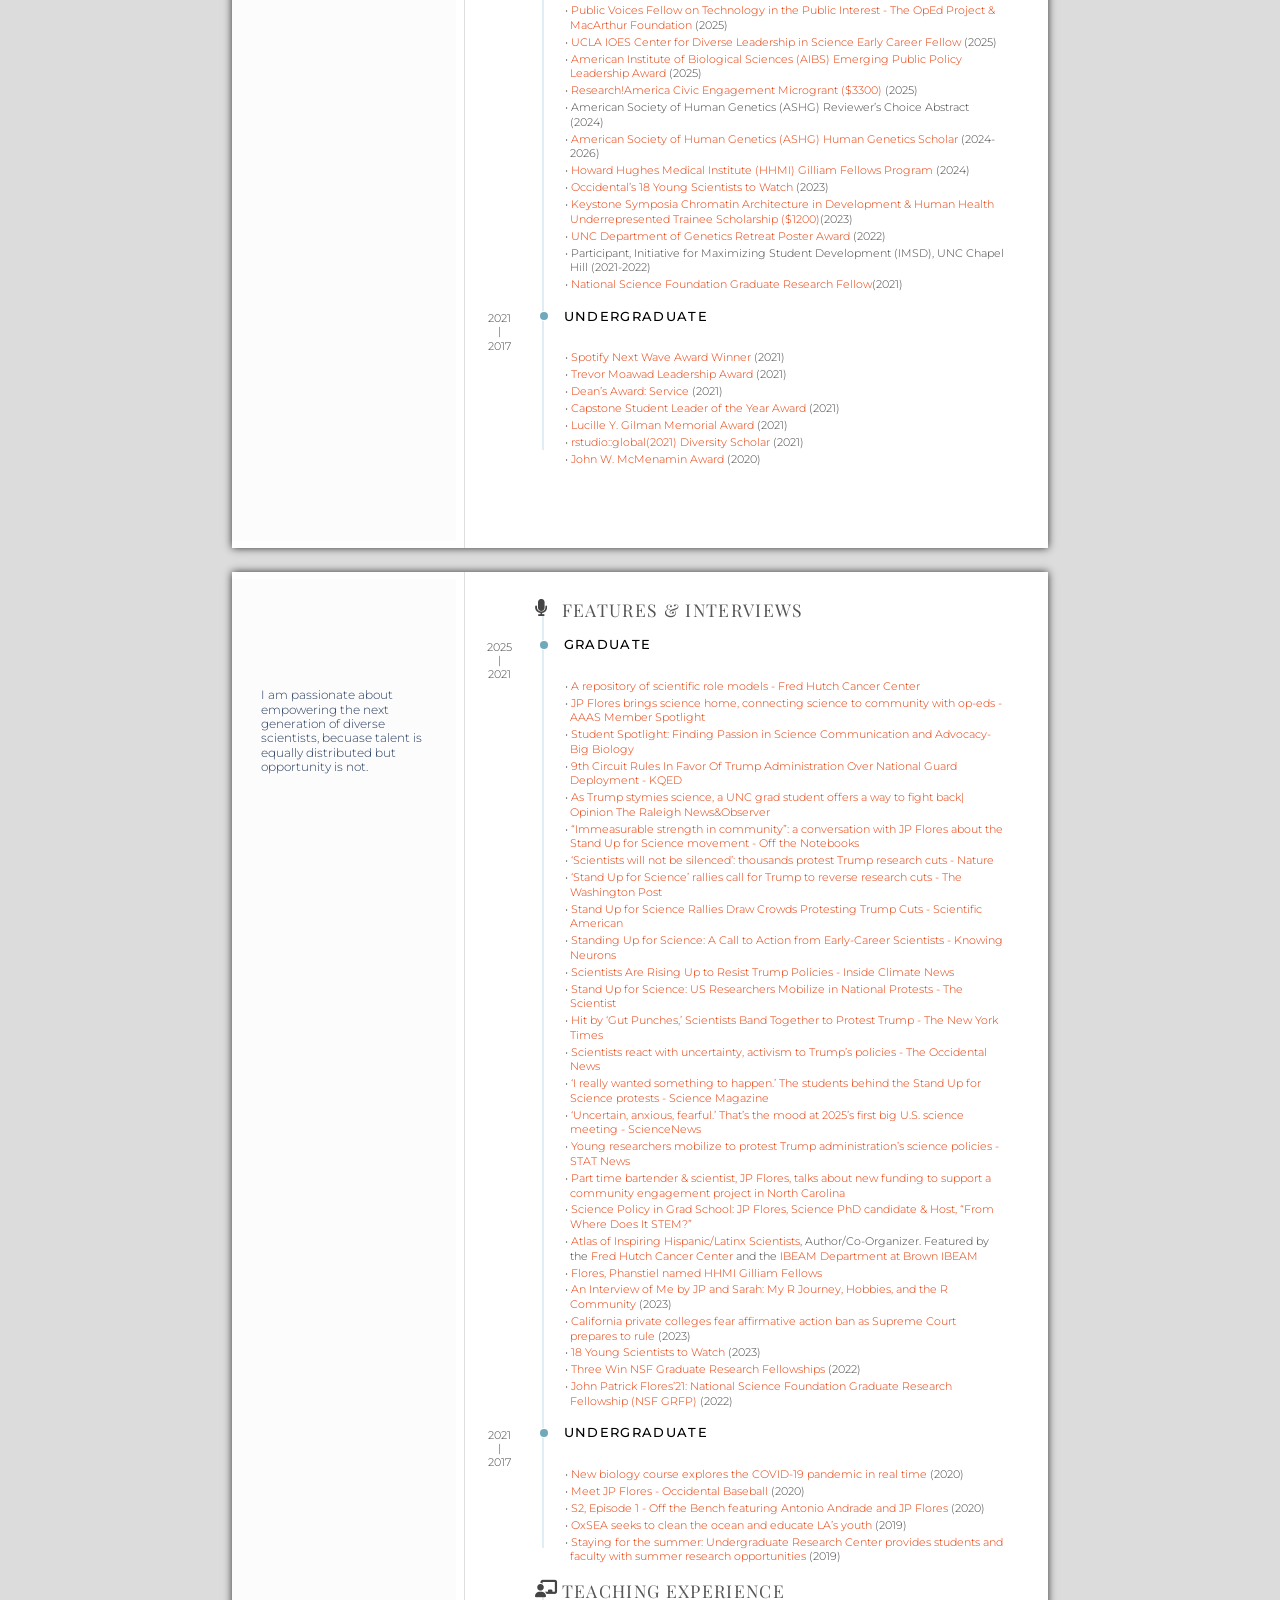
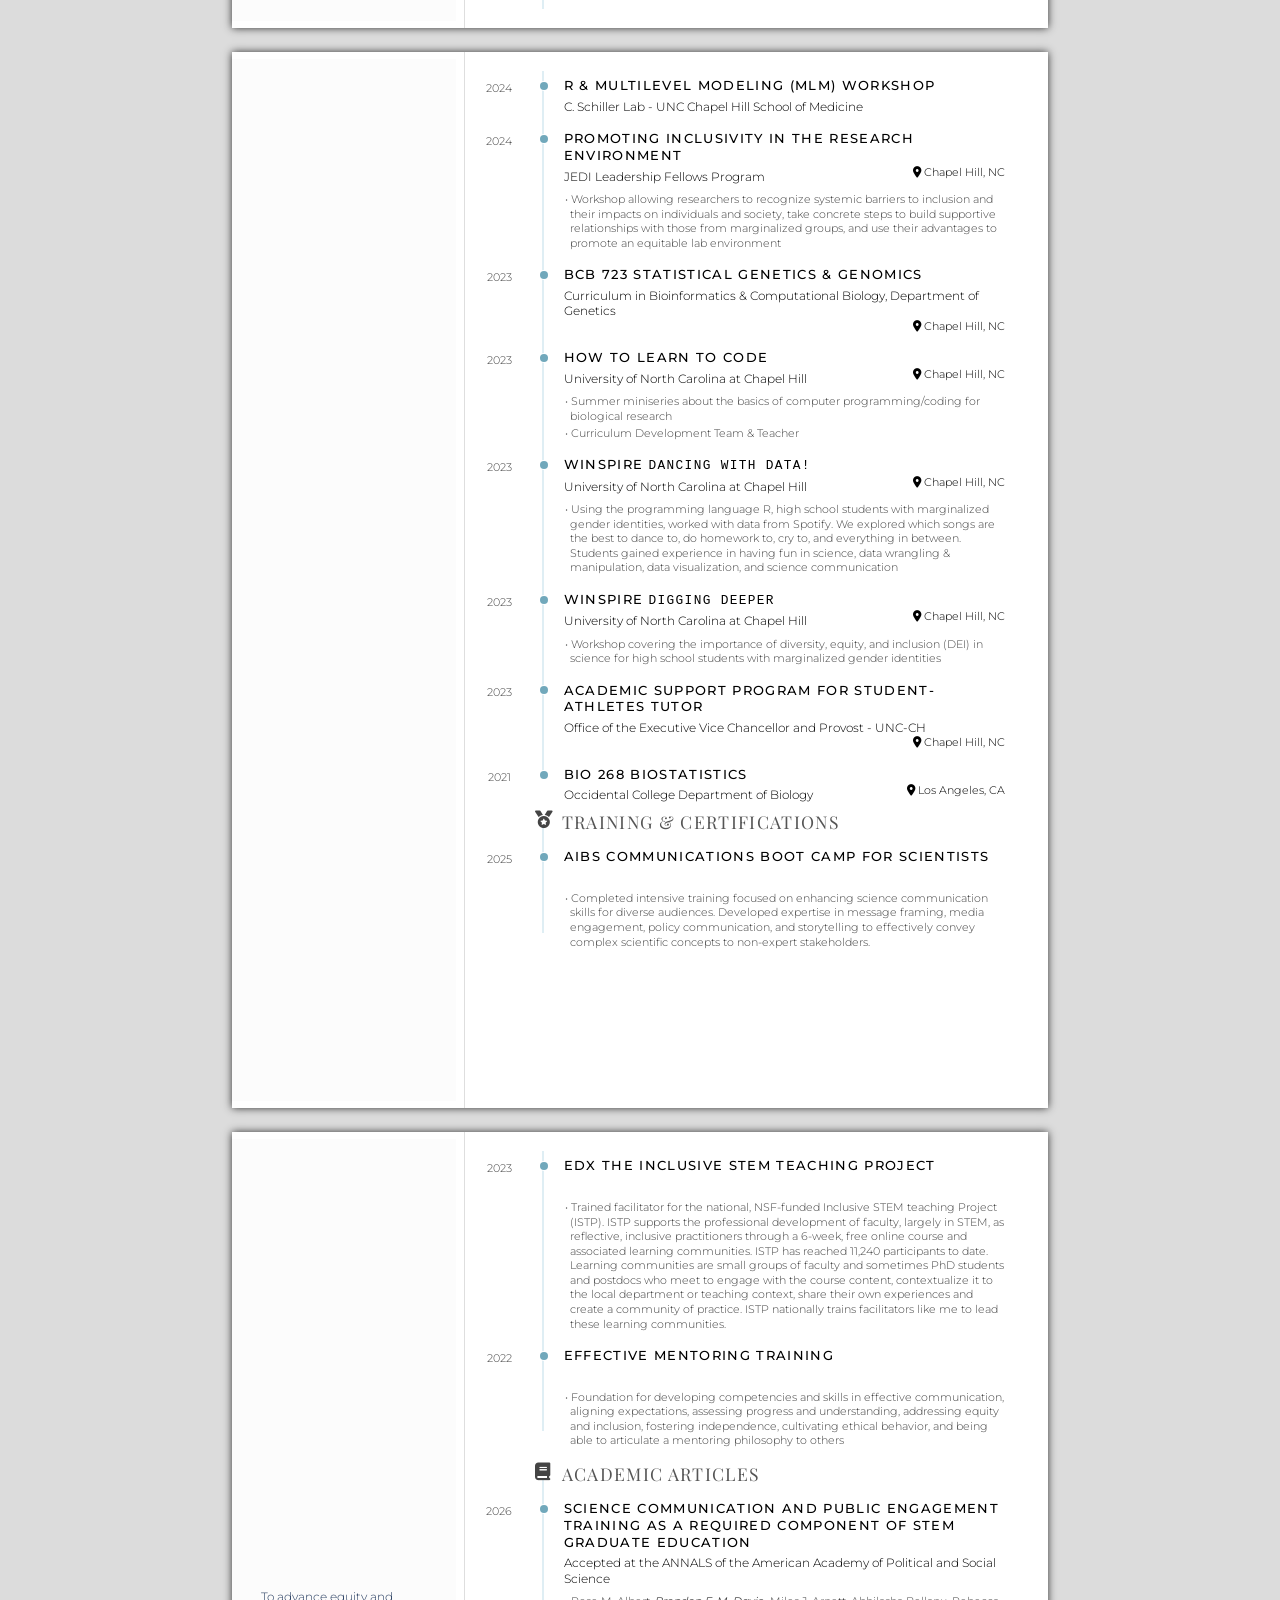
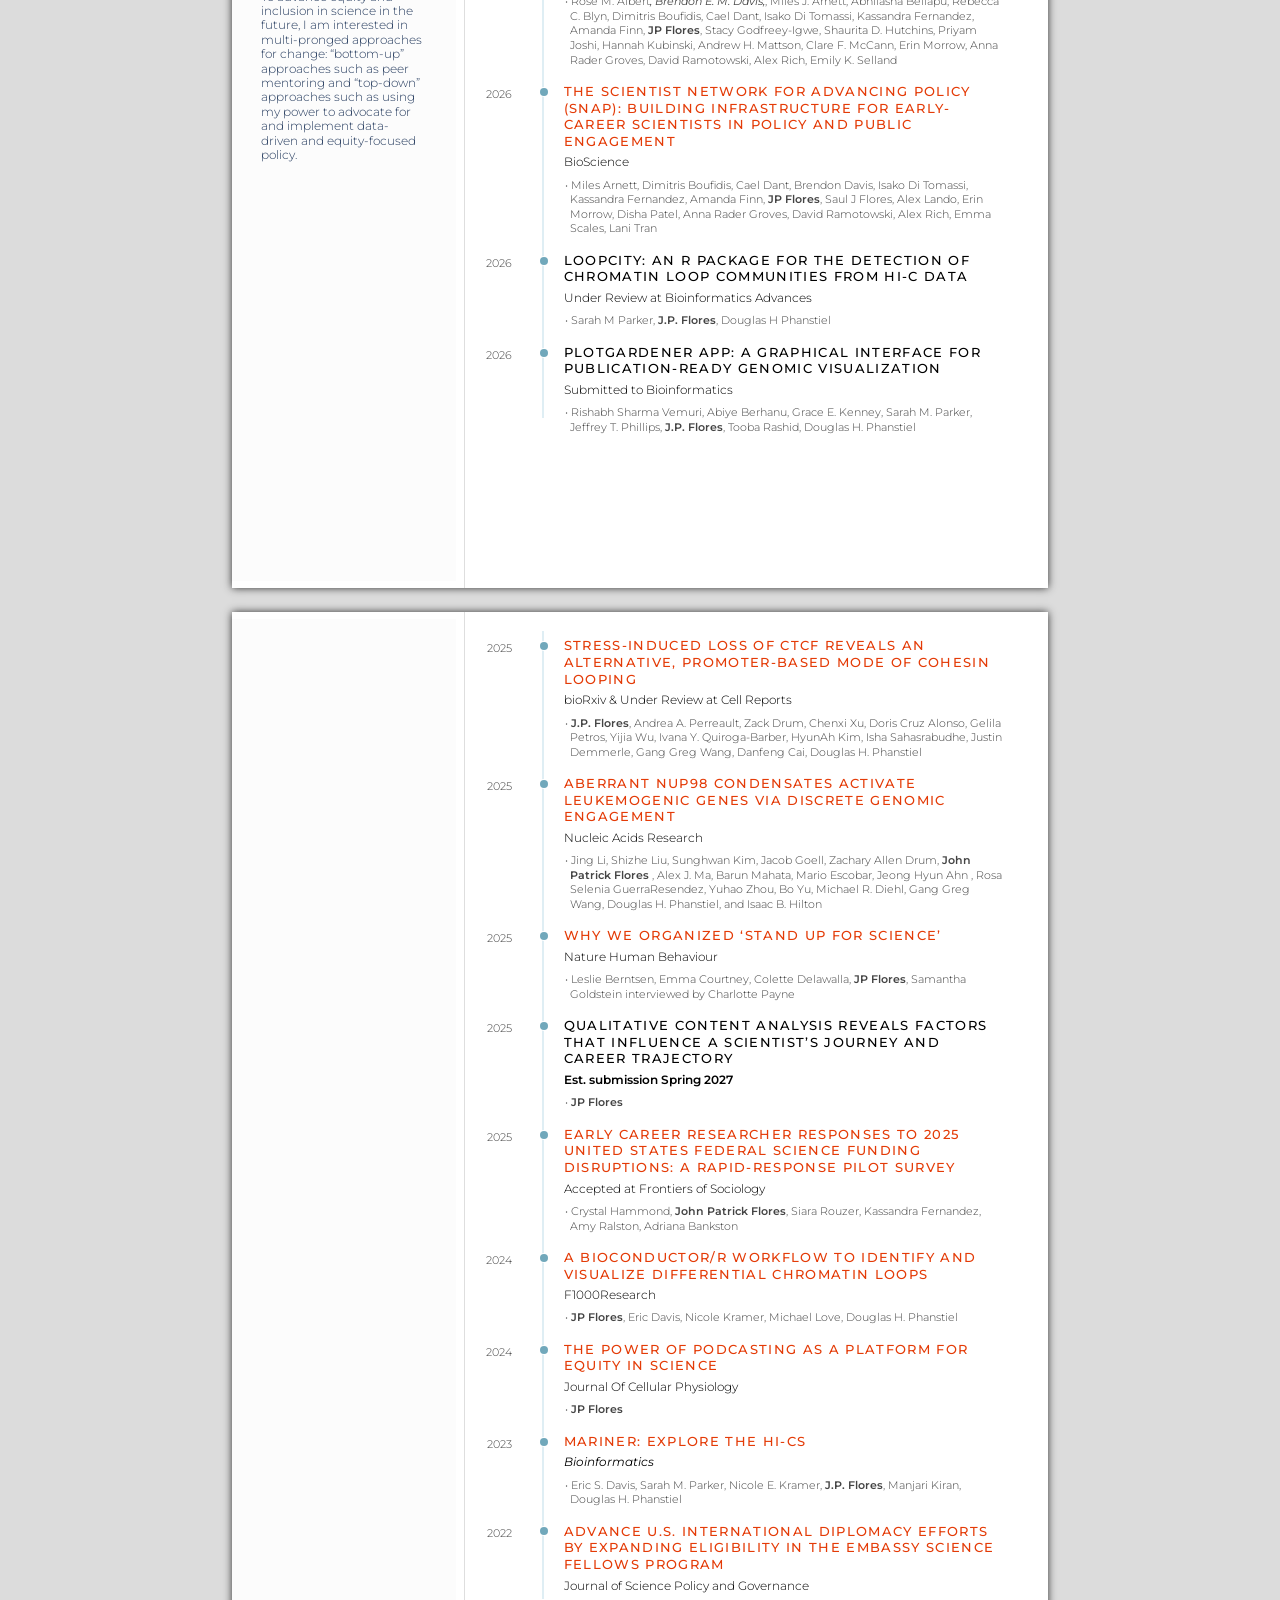
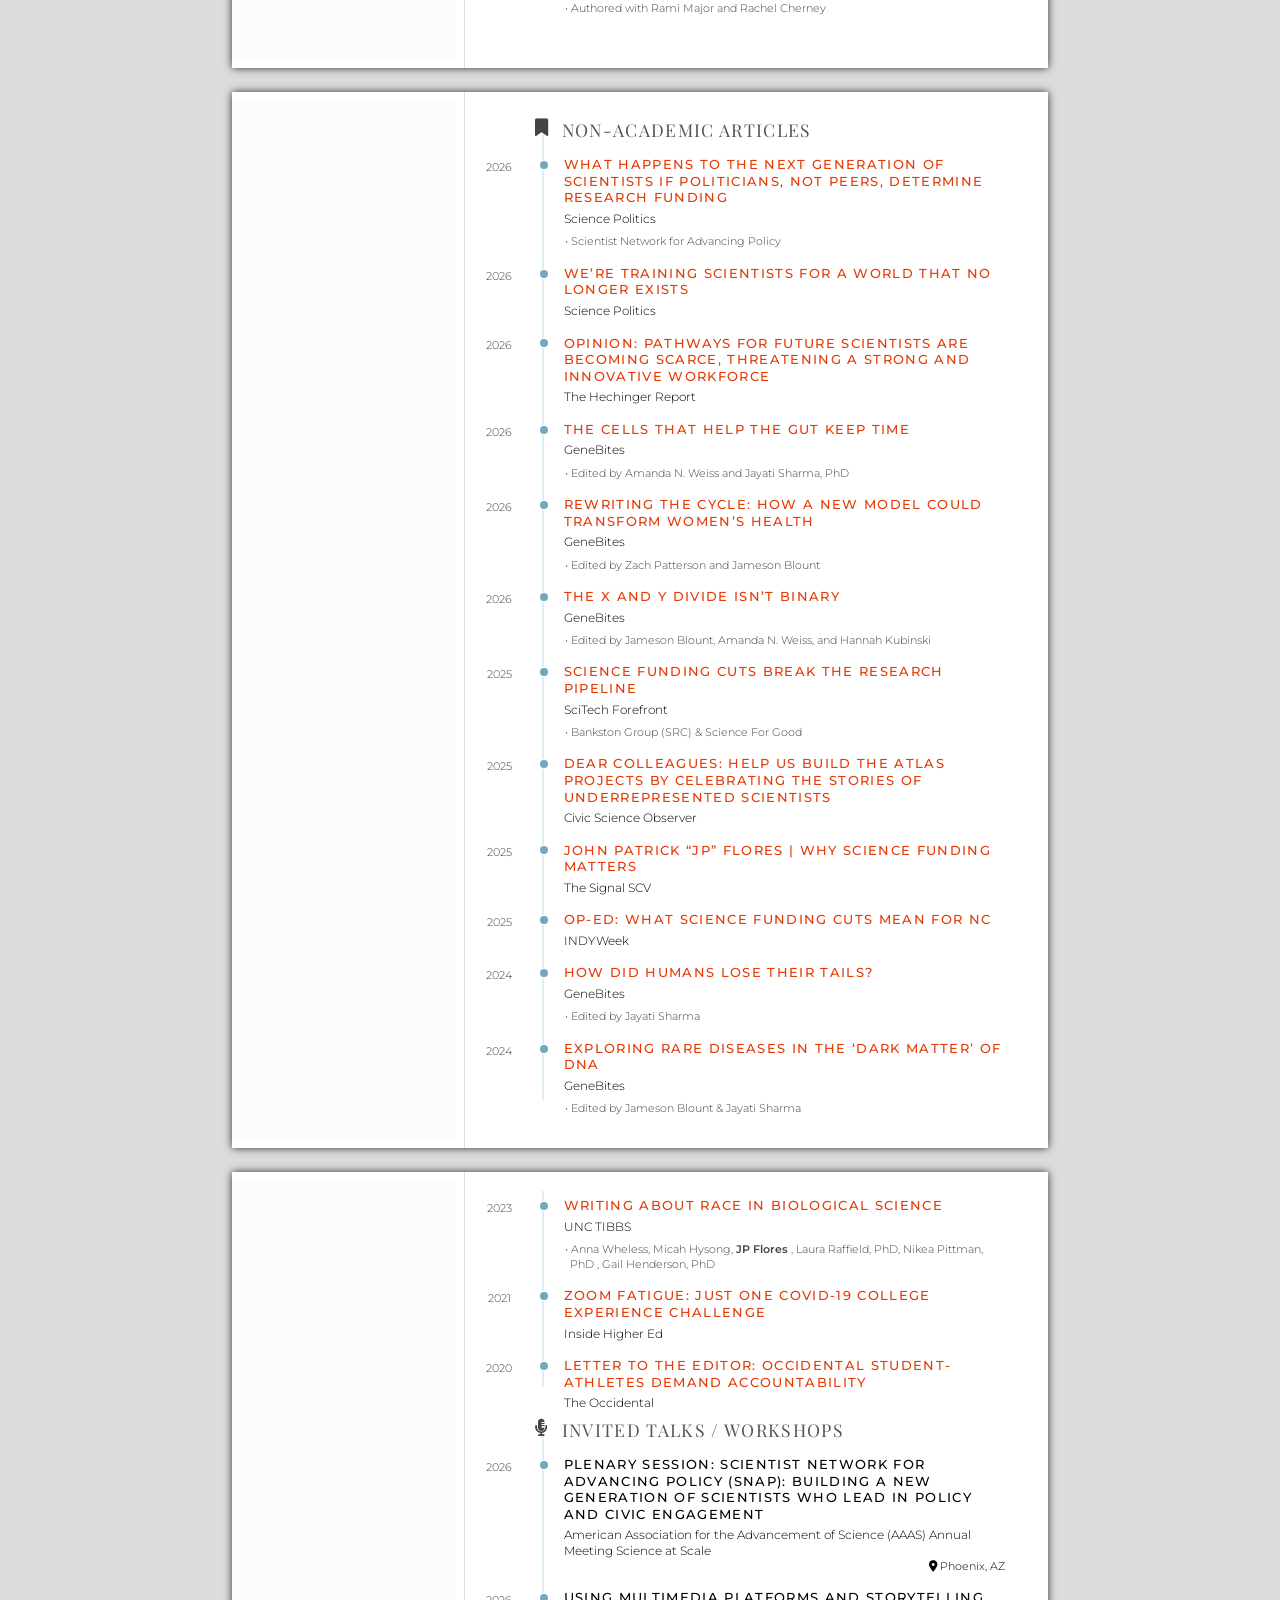
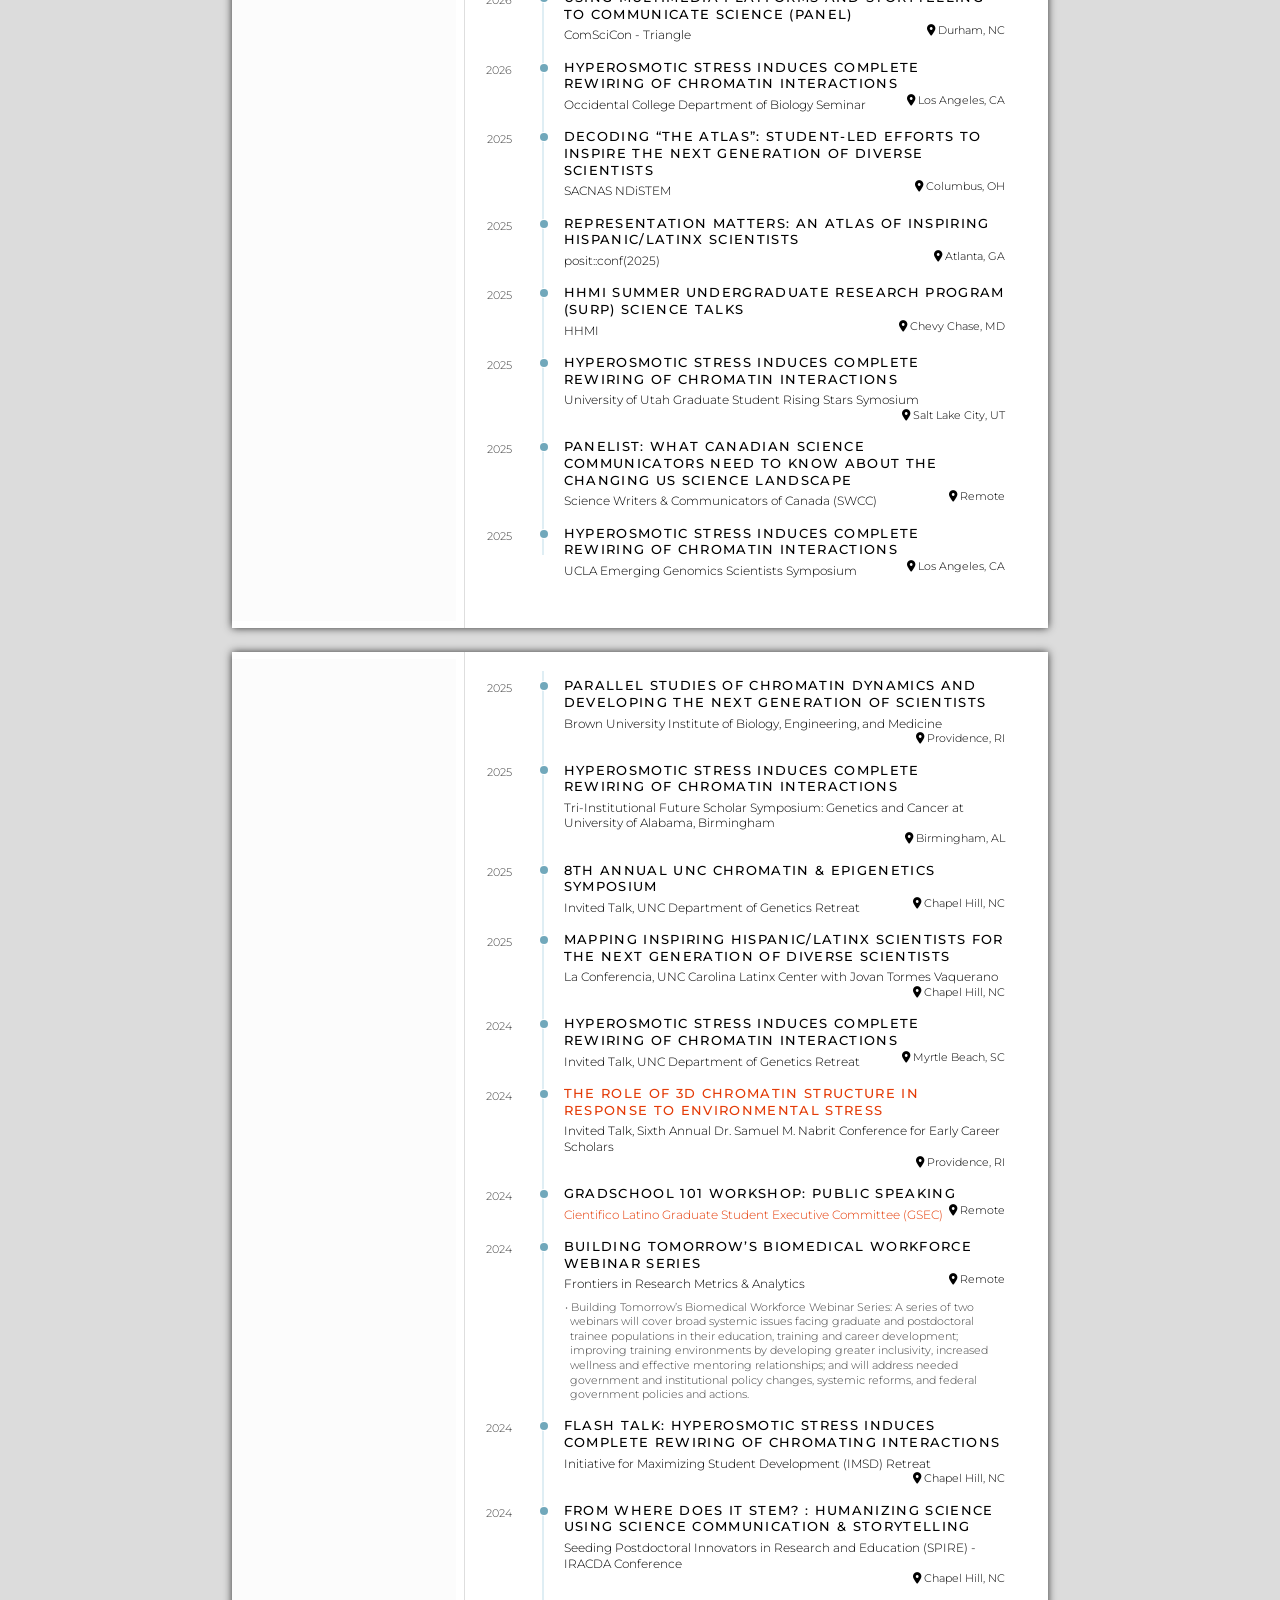
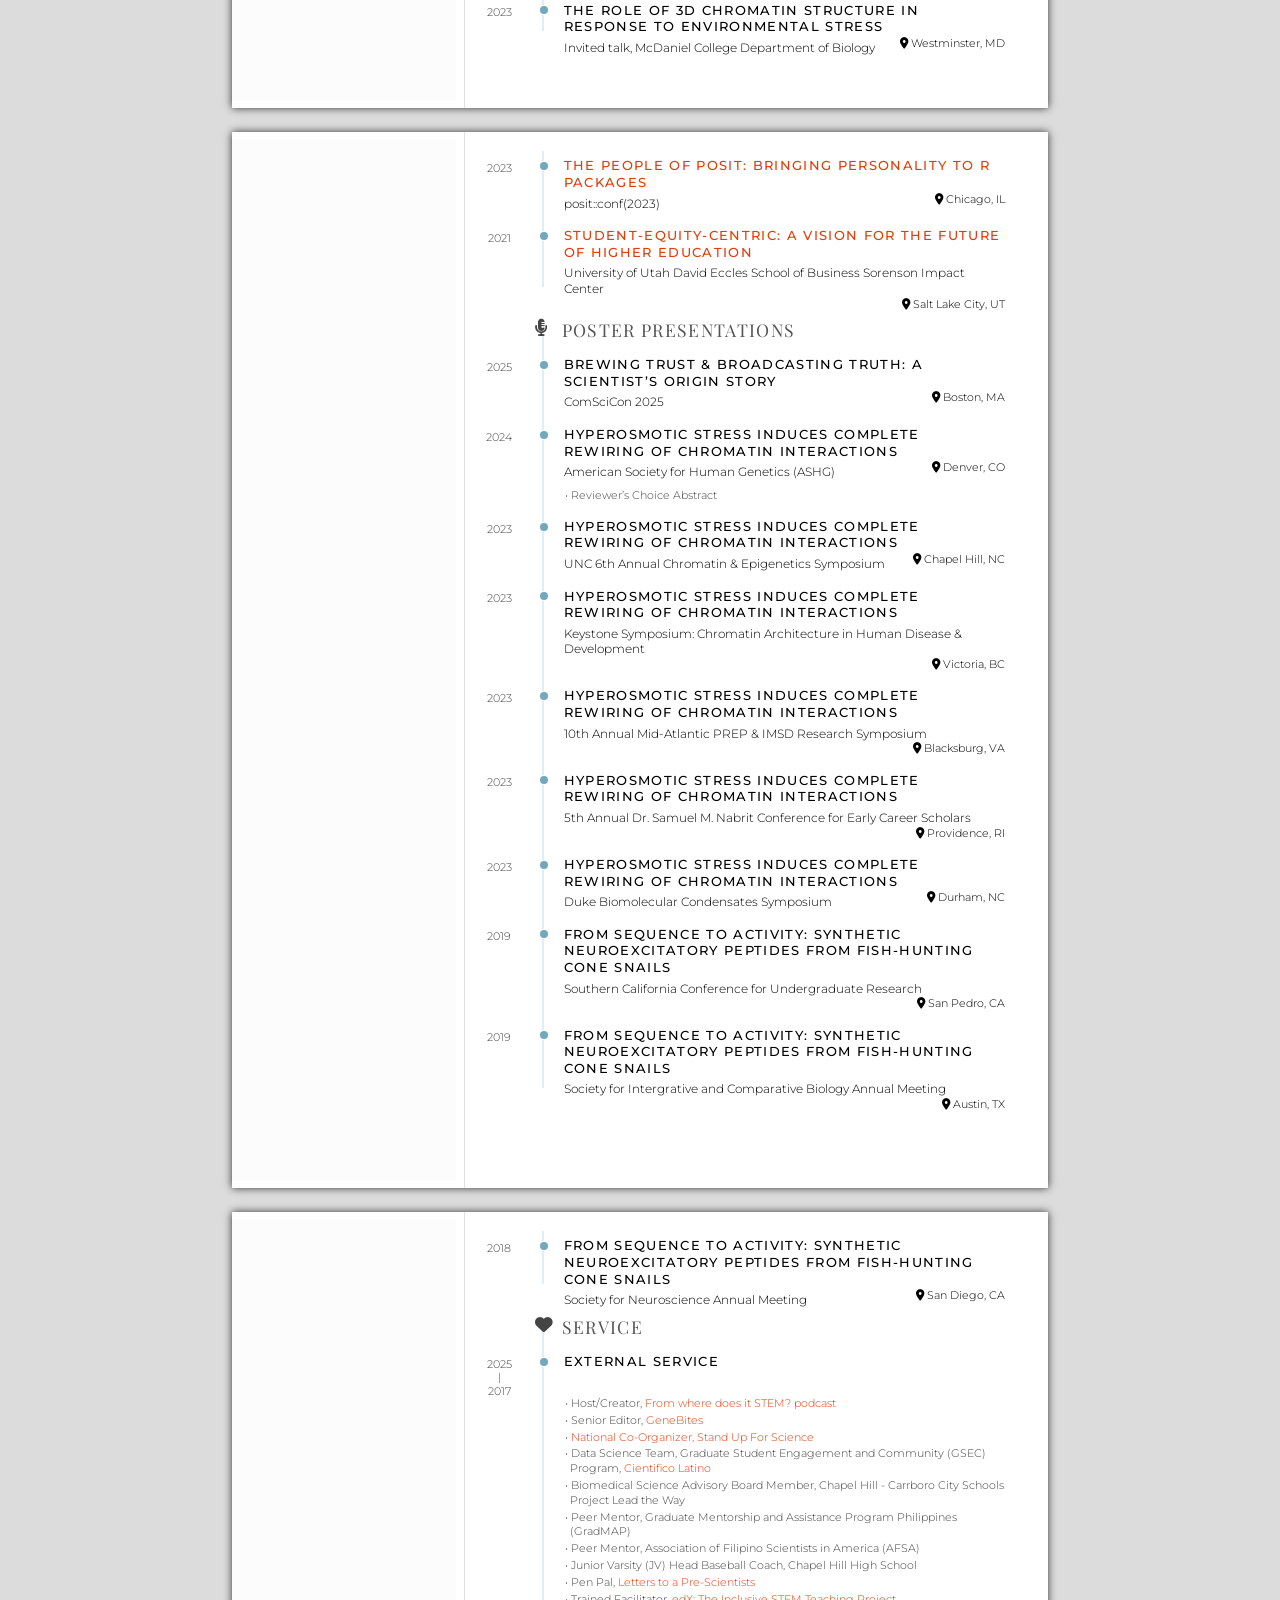
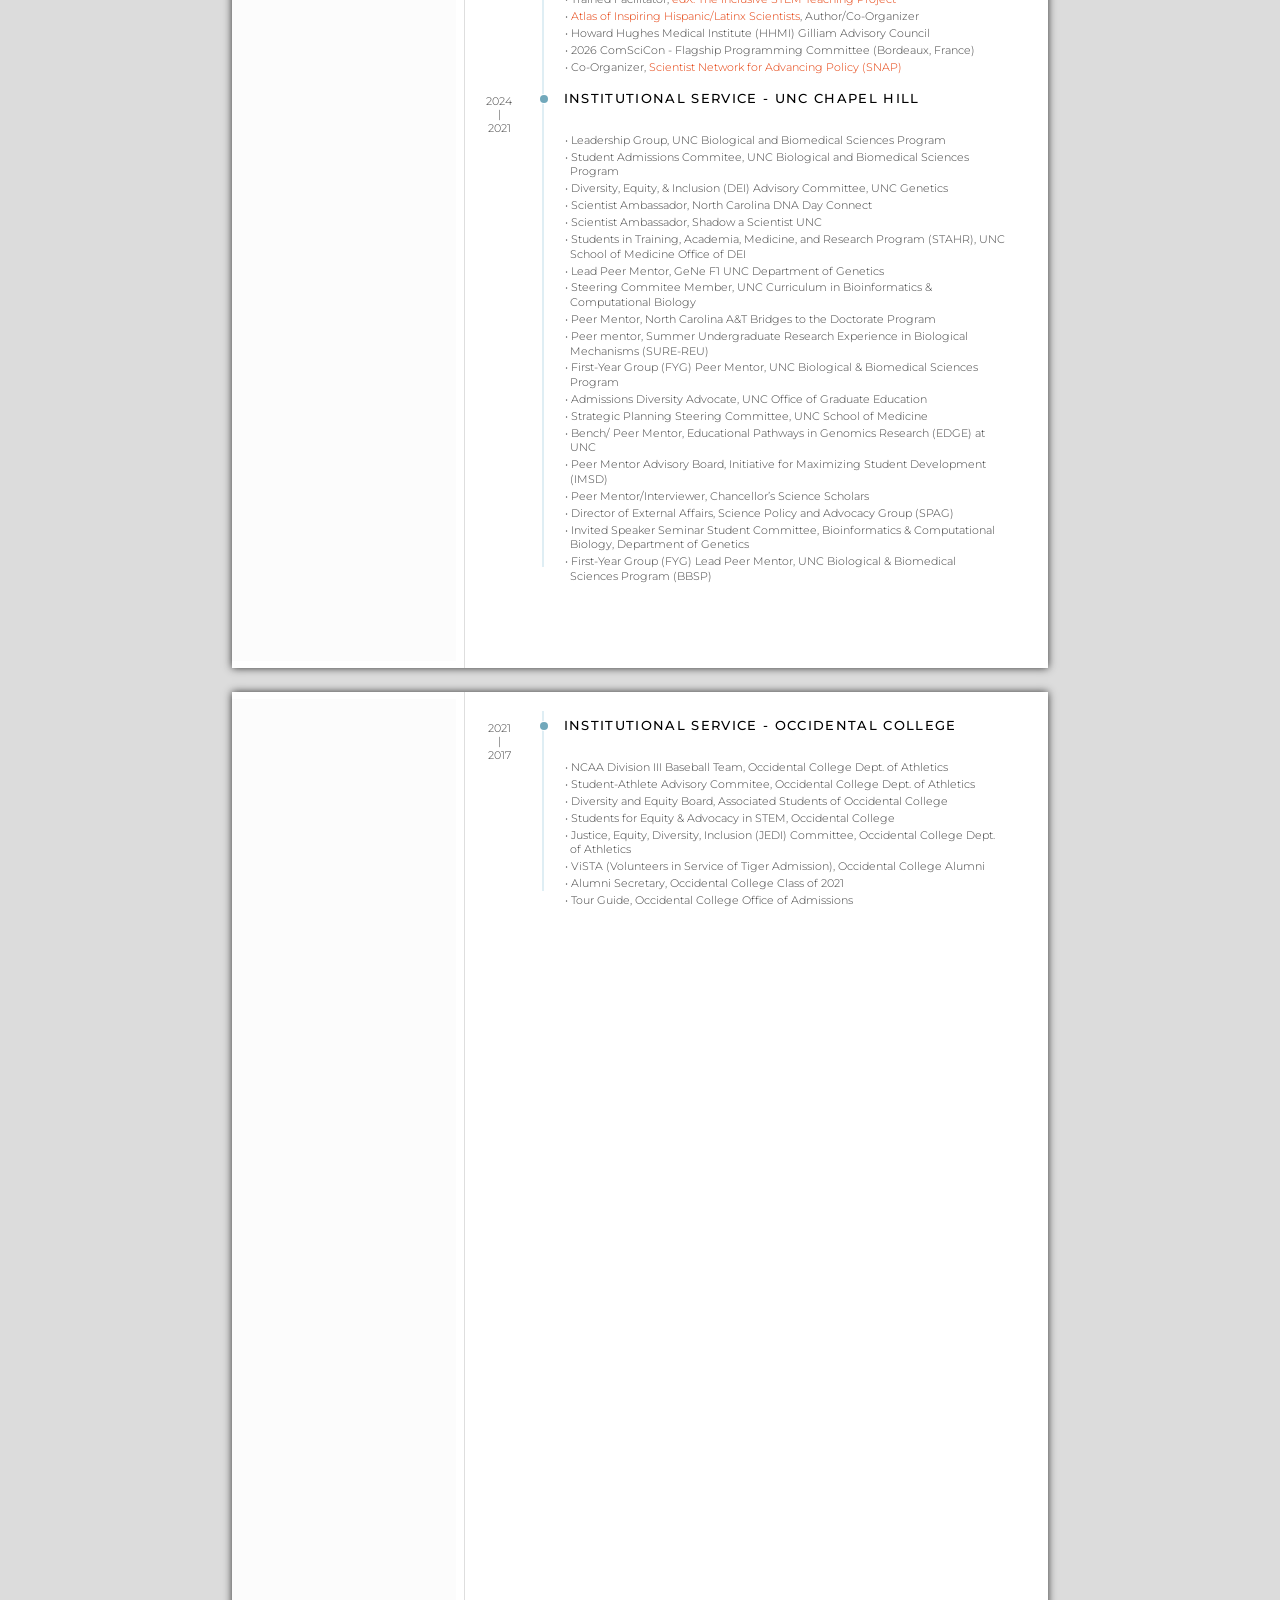
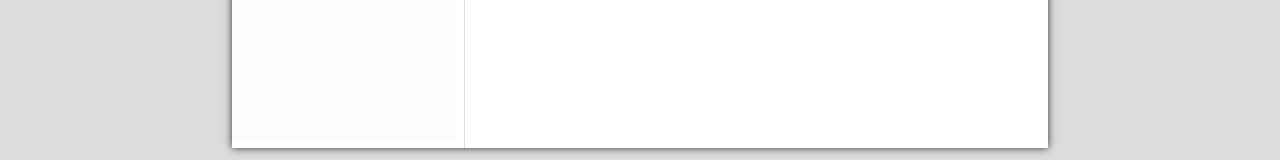
==== commit cfaf0869: "update cv and resume" ====
--- a/cv.html
+++ b/cv.html
@@ -33007,6 +33007,15 @@
 <div class="aside">
 <p>To advance equity and inclusion in science in the future, I am interested in multi-pronged approaches for change: “bottom-up” approaches such as peer mentoring and “top-down” approaches such as using my power to advocate for and implement data-driven and equity-focused policy.</p>
 </div>
+<div id="science-communication-and-public-engagement-training-as-a-required-component-of-stem-graduate-education" class="section level3">
+<h3>Science communication and public engagement training as a required component of STEM graduate education</h3>
+<p>Accepted at the ANNALS of the American Academy of Political and Social Science</p>
+<p>N/A</p>
+<p>2026</p>
+<ul>
+<li>Rose M. Albert<em>, Brendon E. M. Davis,</em>, Miles J. Arnett, Abhilasha Bellapu, Rebecca C. Blyn, Dimitris Boufidis, Cael Dant, Isako Di Tomassi, Kassandra Fernandez, Amanda Finn, <strong>JP Flores</strong>, Stacy Godfreey-Igwe, Shaurita D. Hutchins, Priyam Joshi, Hannah Kubinski, Andrew H. Mattson, Clare F. McCann, Erin Morrow, Anna Rader Groves, David Ramotowski, Alex Rich, Emily K. Selland</li>
+</ul>
+</div>
 <div id="the-scientist-network-for-advancing-policy-snap-building-infrastructure-for-early-career-scientists-in-policy-and-public-engagement" class="section level3">
 <h3><a href="https://academic.oup.com/bioscience/advance-article/doi/10.1093/biosci/biag053/8708743">The Scientist Network for Advancing Policy (SNAP): building infrastructure for early-career scientists in policy and public engagement</a></h3>
 <p>BioScience</p>
@@ -33063,7 +33072,7 @@
 </div>
 <div id="qualitative-content-analysis-reveals-factors-that-influence-a-scientists-journey-and-career-trajectory" class="section level3">
 <h3>Qualitative Content Analysis Reveals Factors that Influence a Scientist’s Journey and Career Trajectory</h3>
-<p><strong>Est. submission Spring 2025</strong></p>
+<p><strong>Est. submission Spring 2027</strong></p>
 <p>N/A</p>
 <p>2025</p>
 <ul>
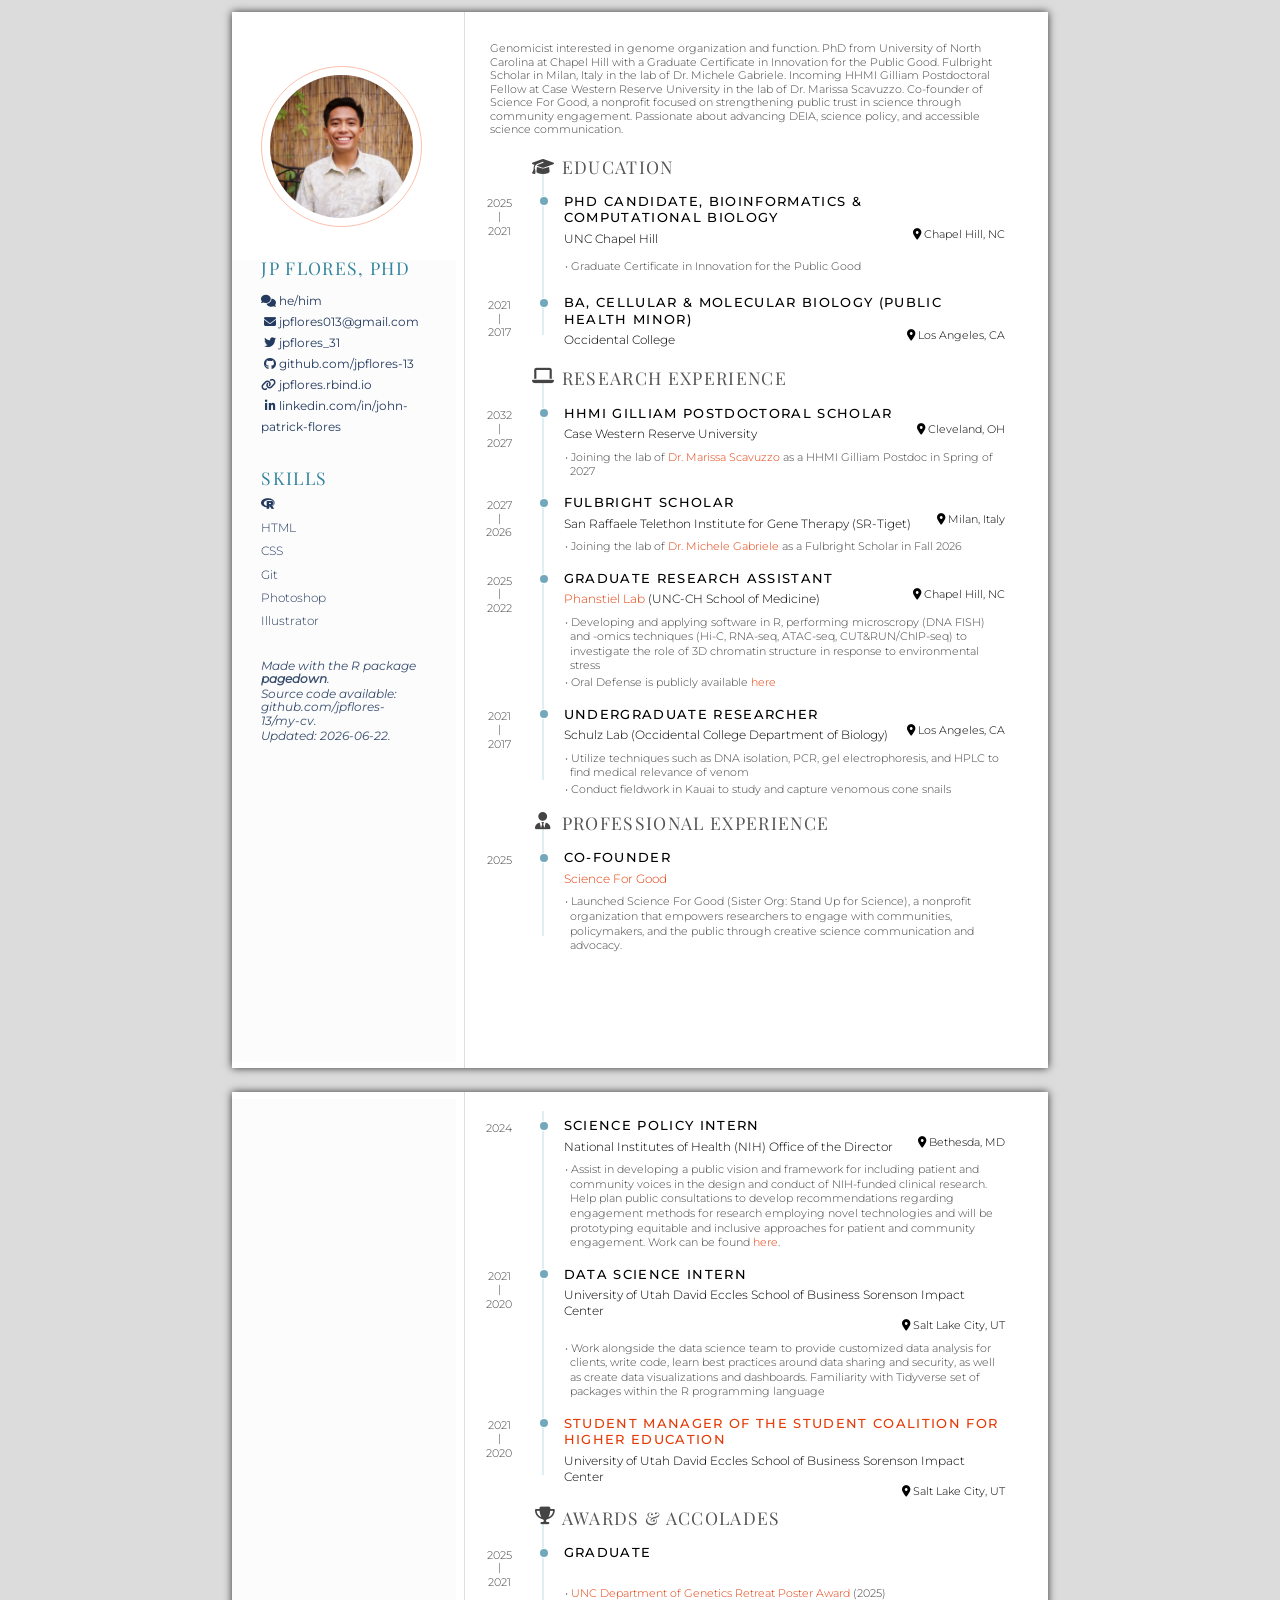
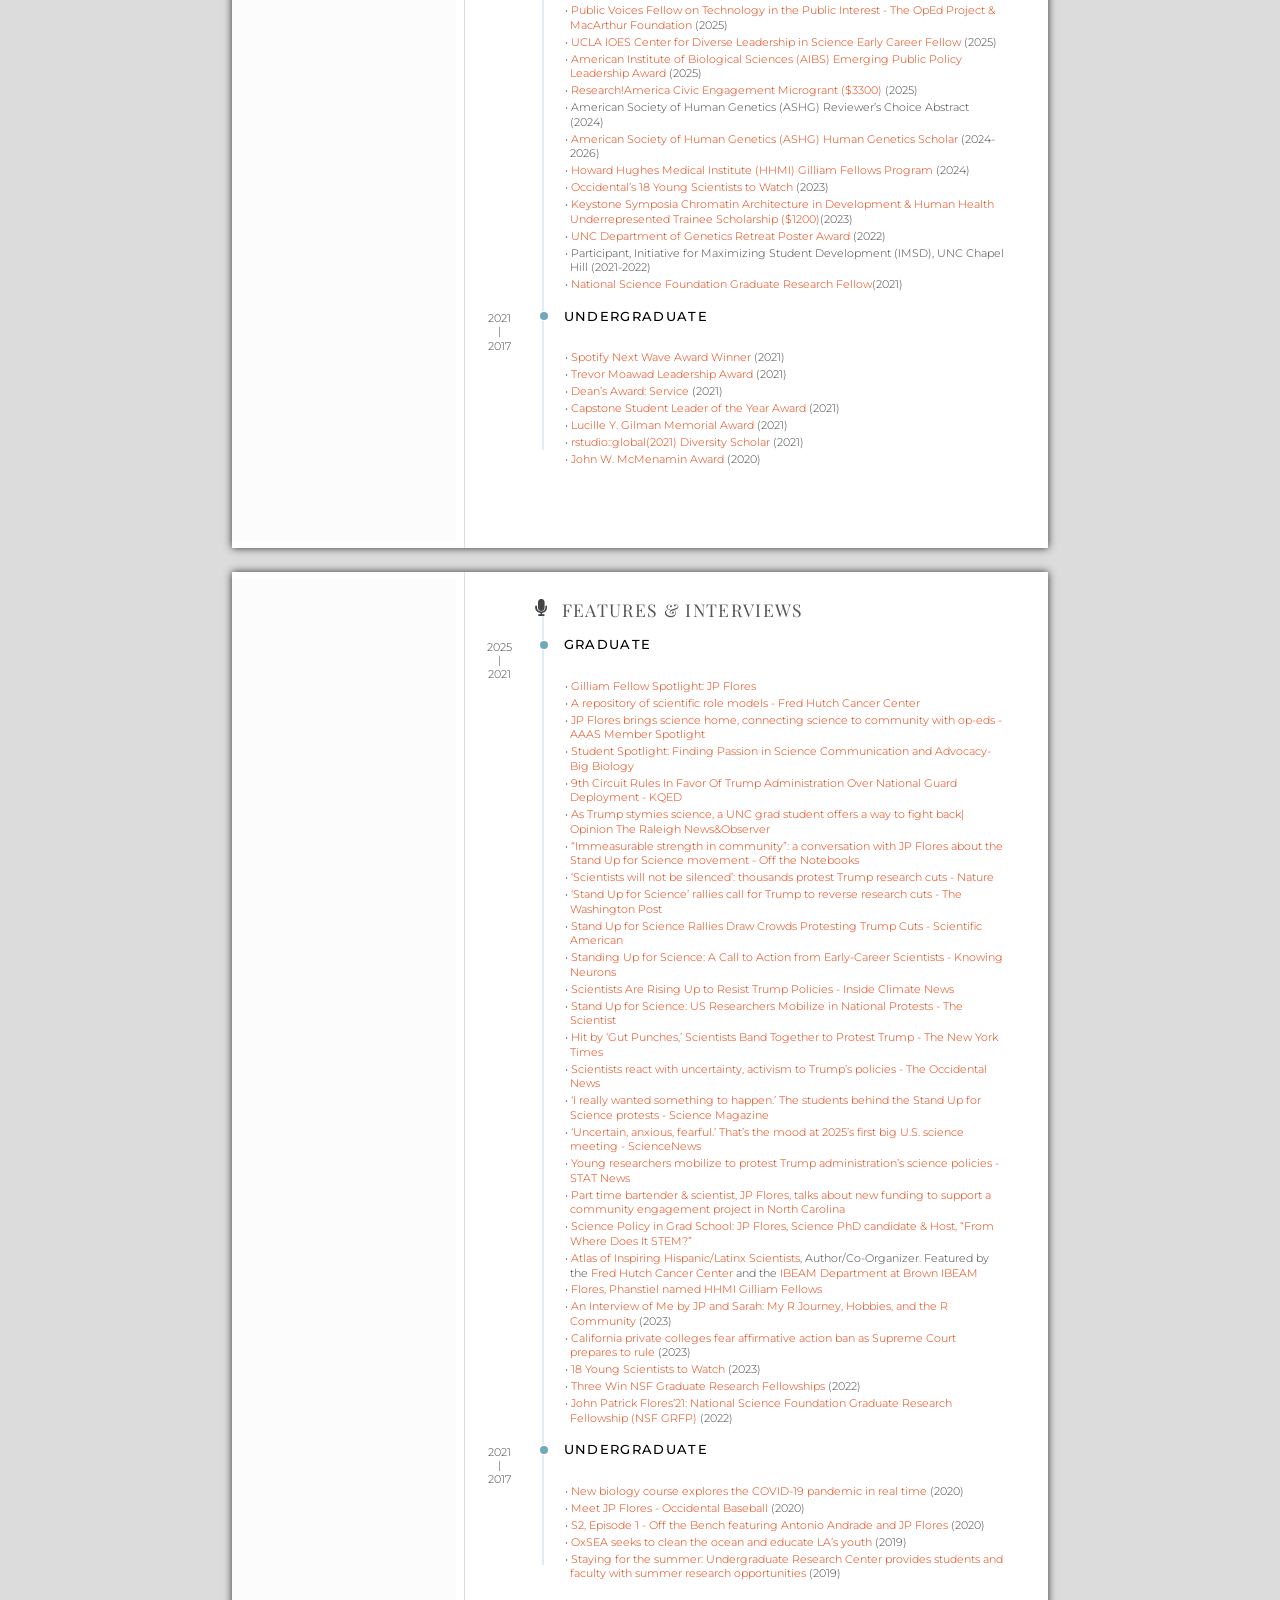
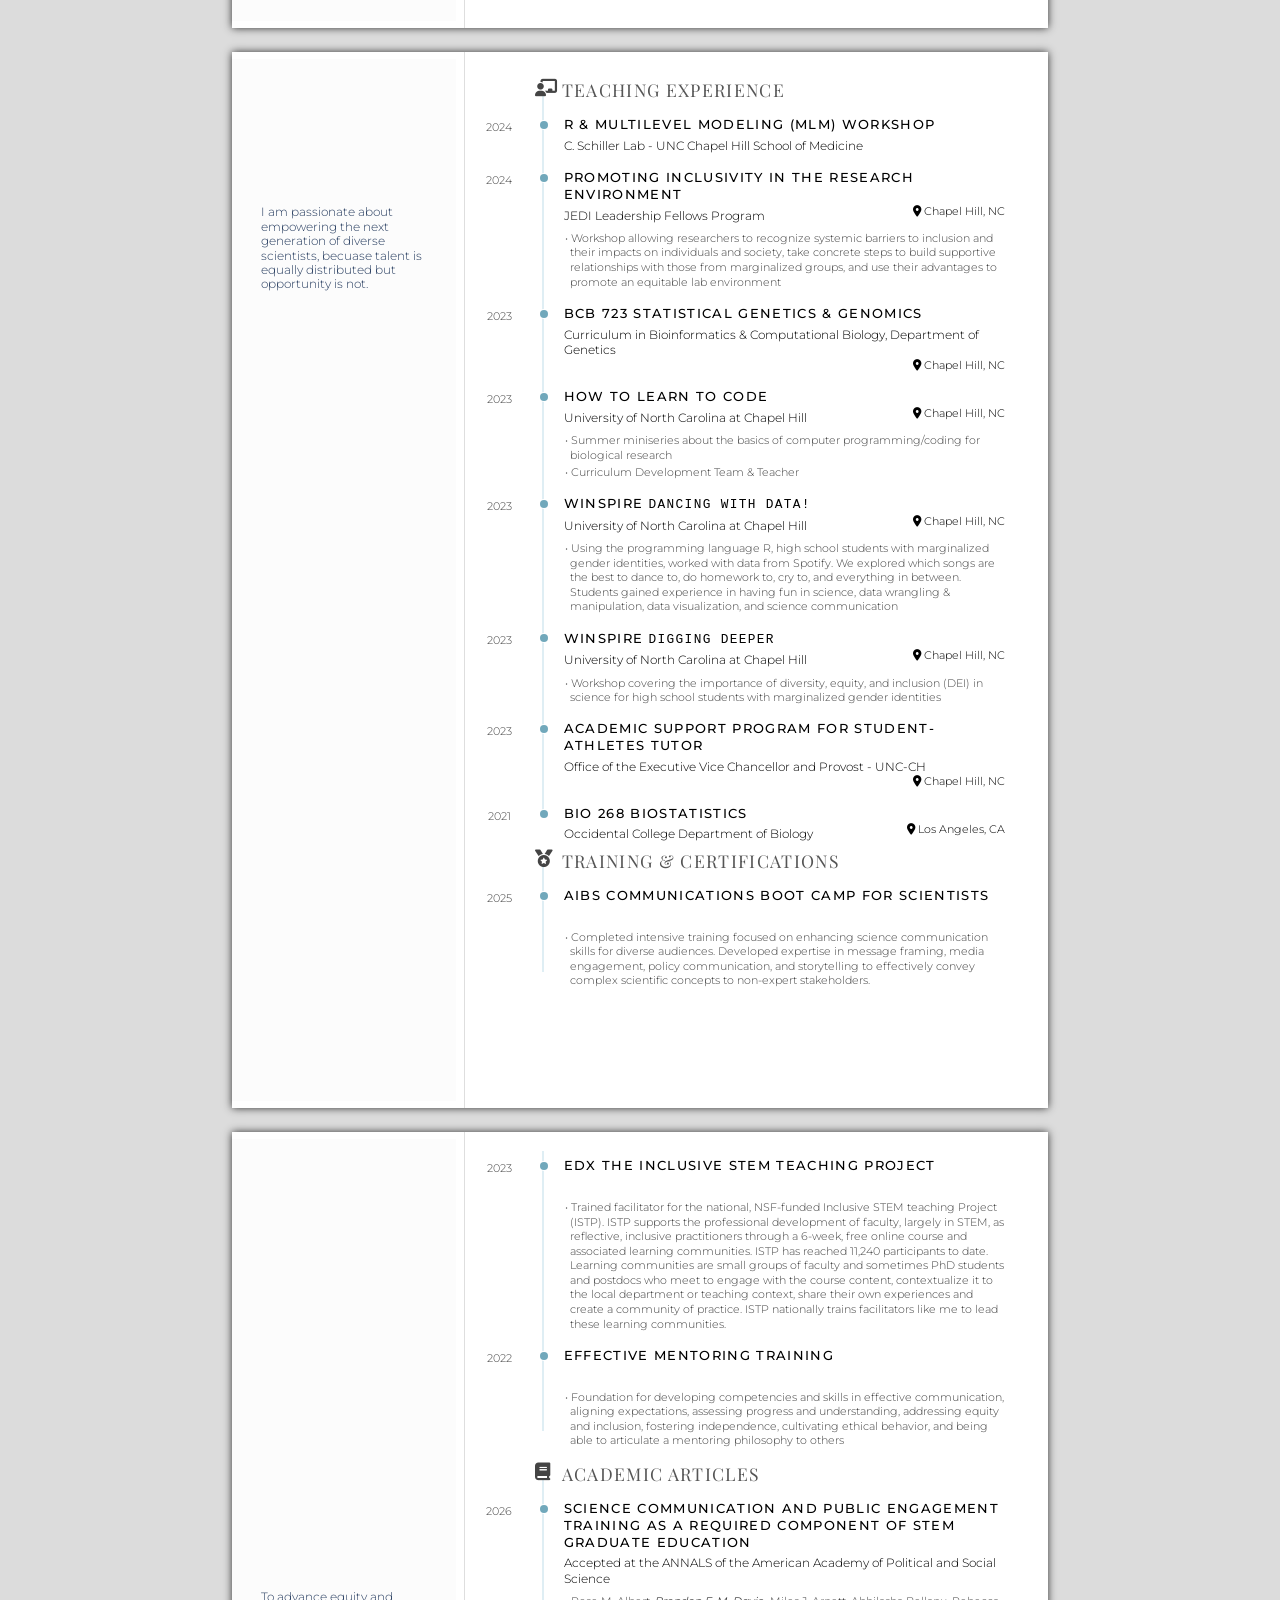
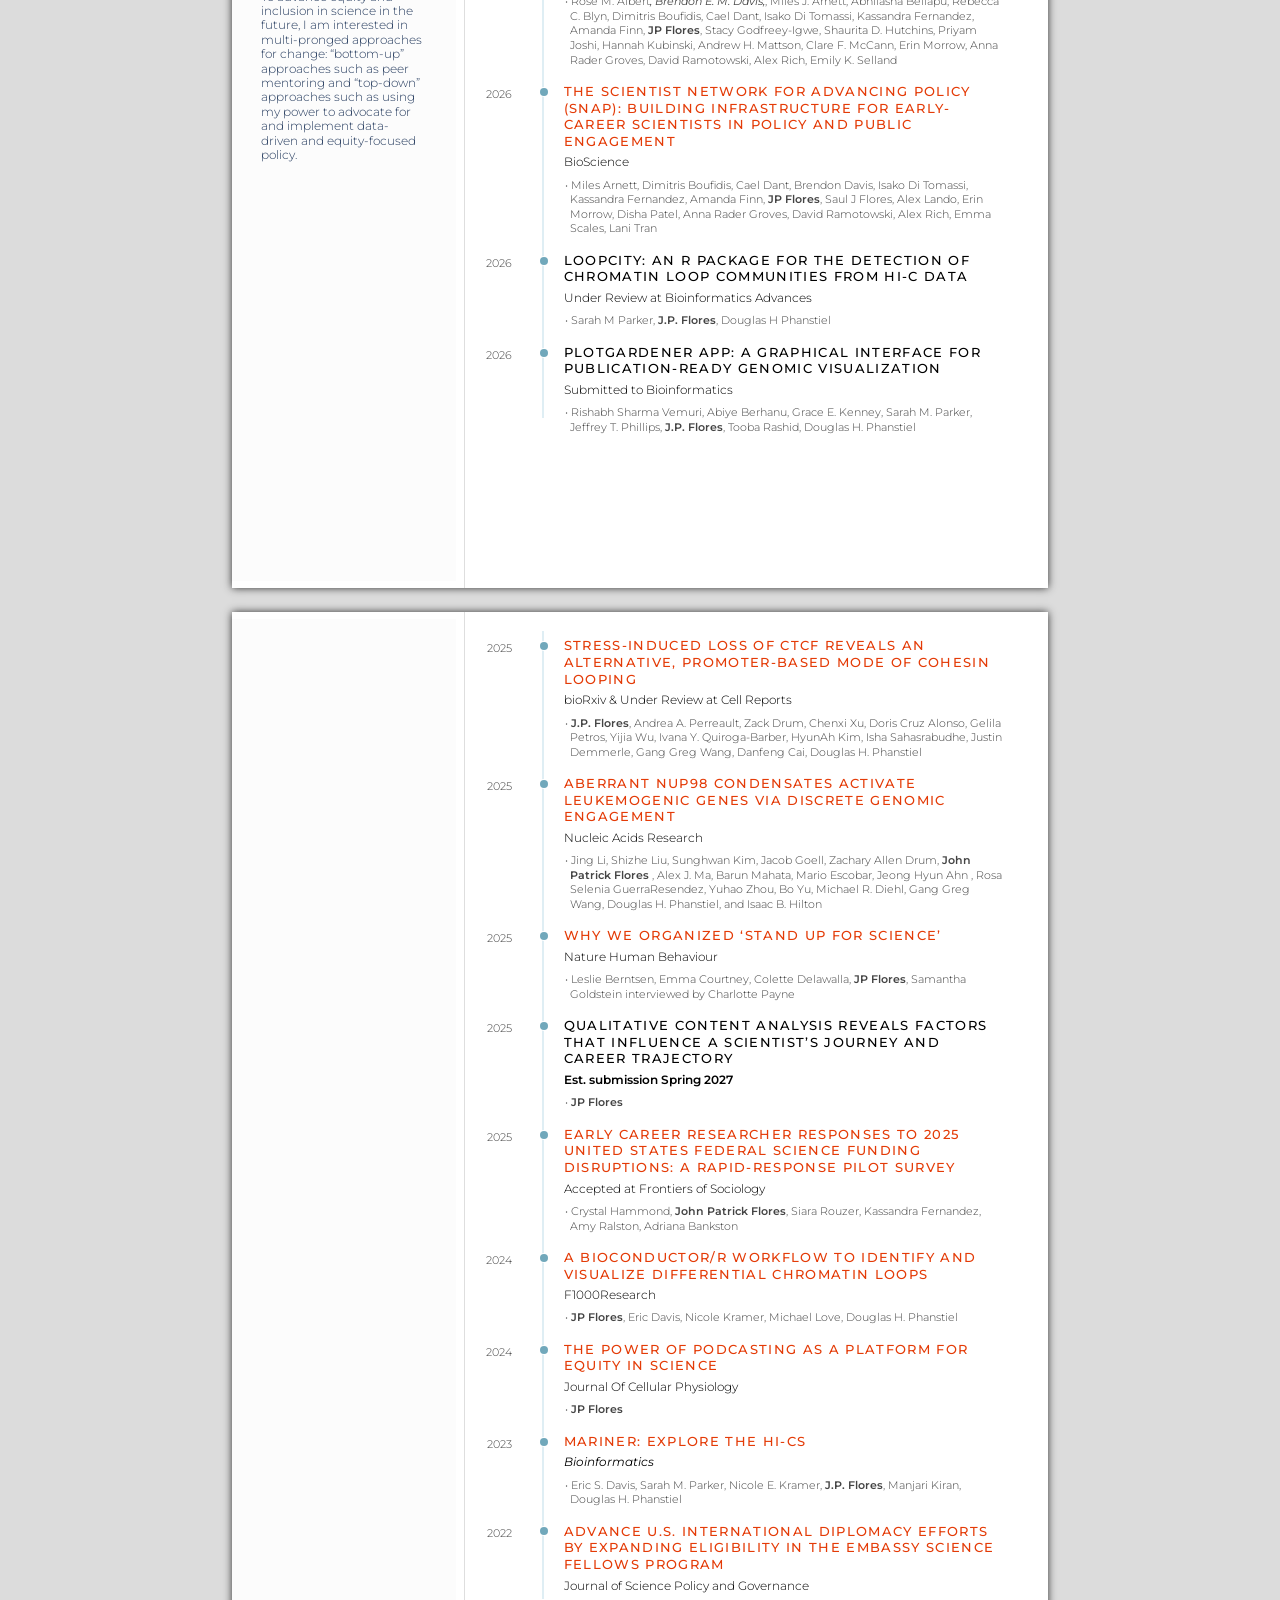
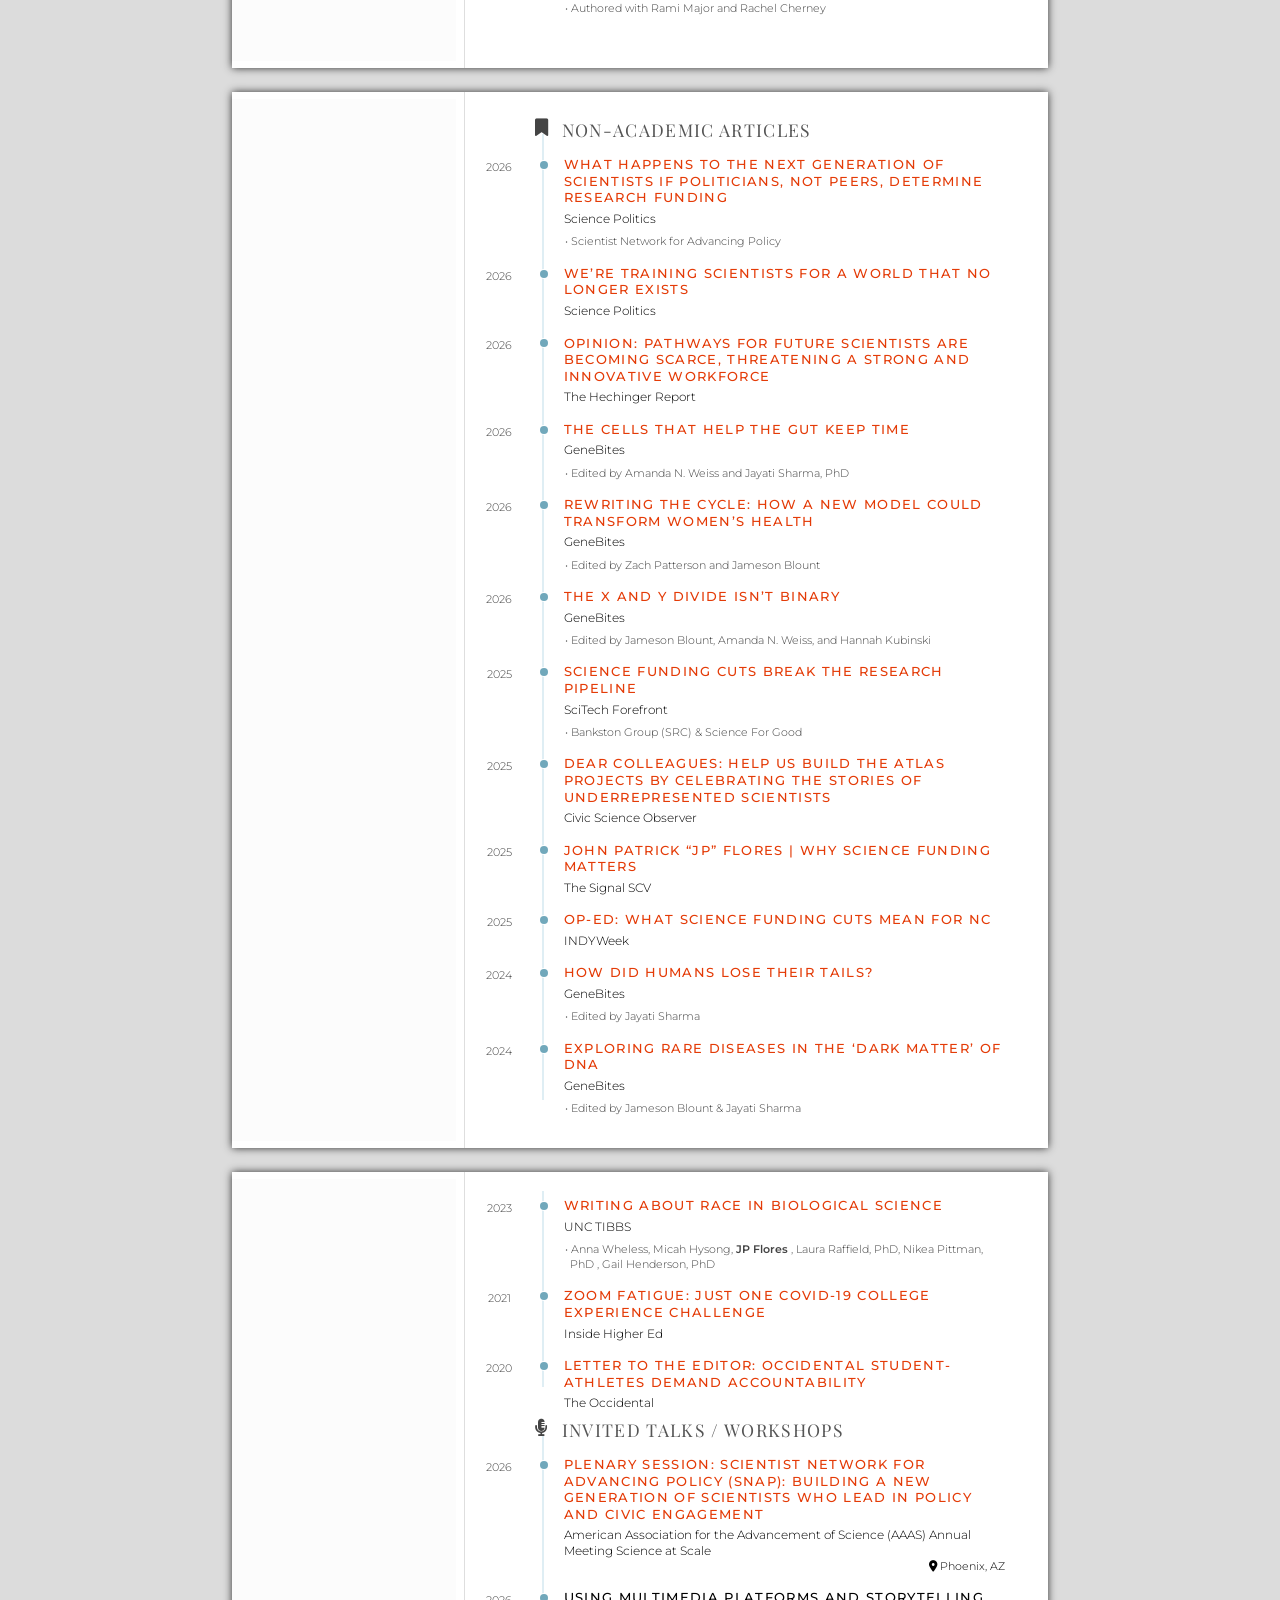
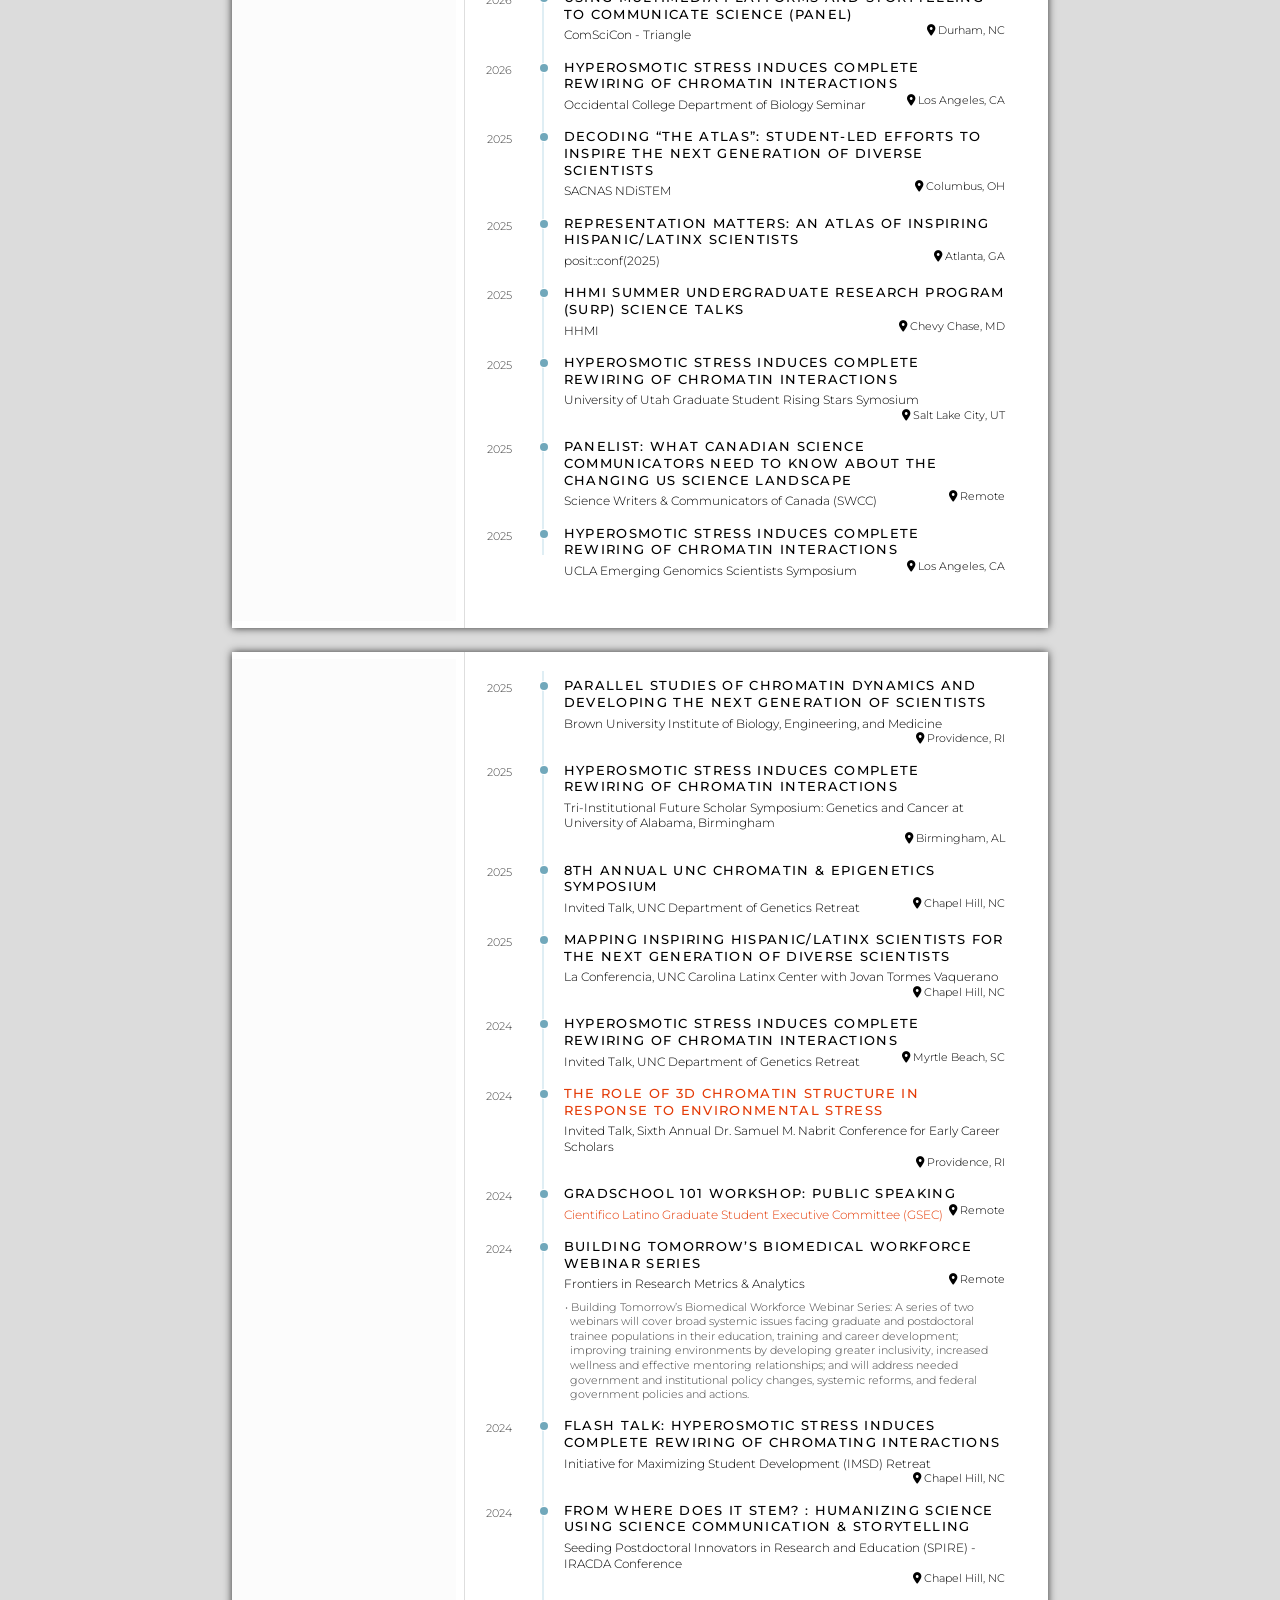
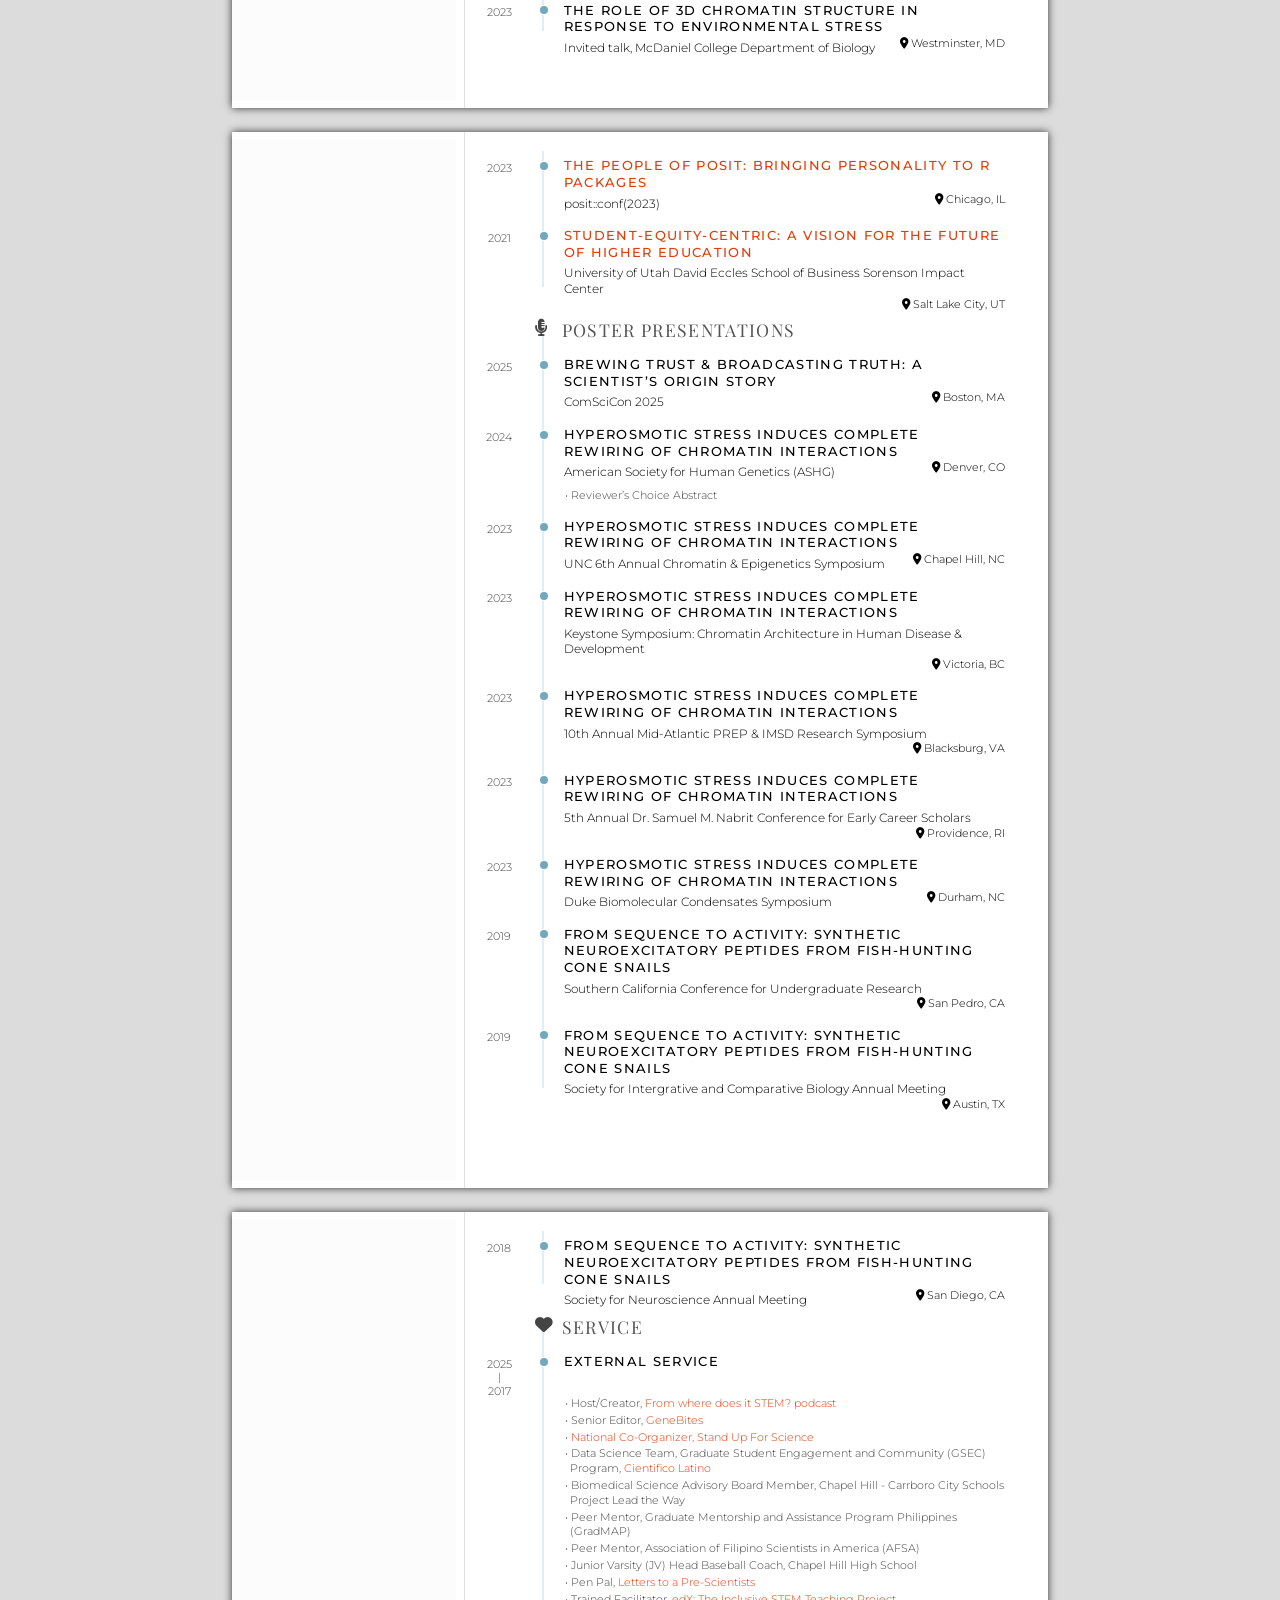
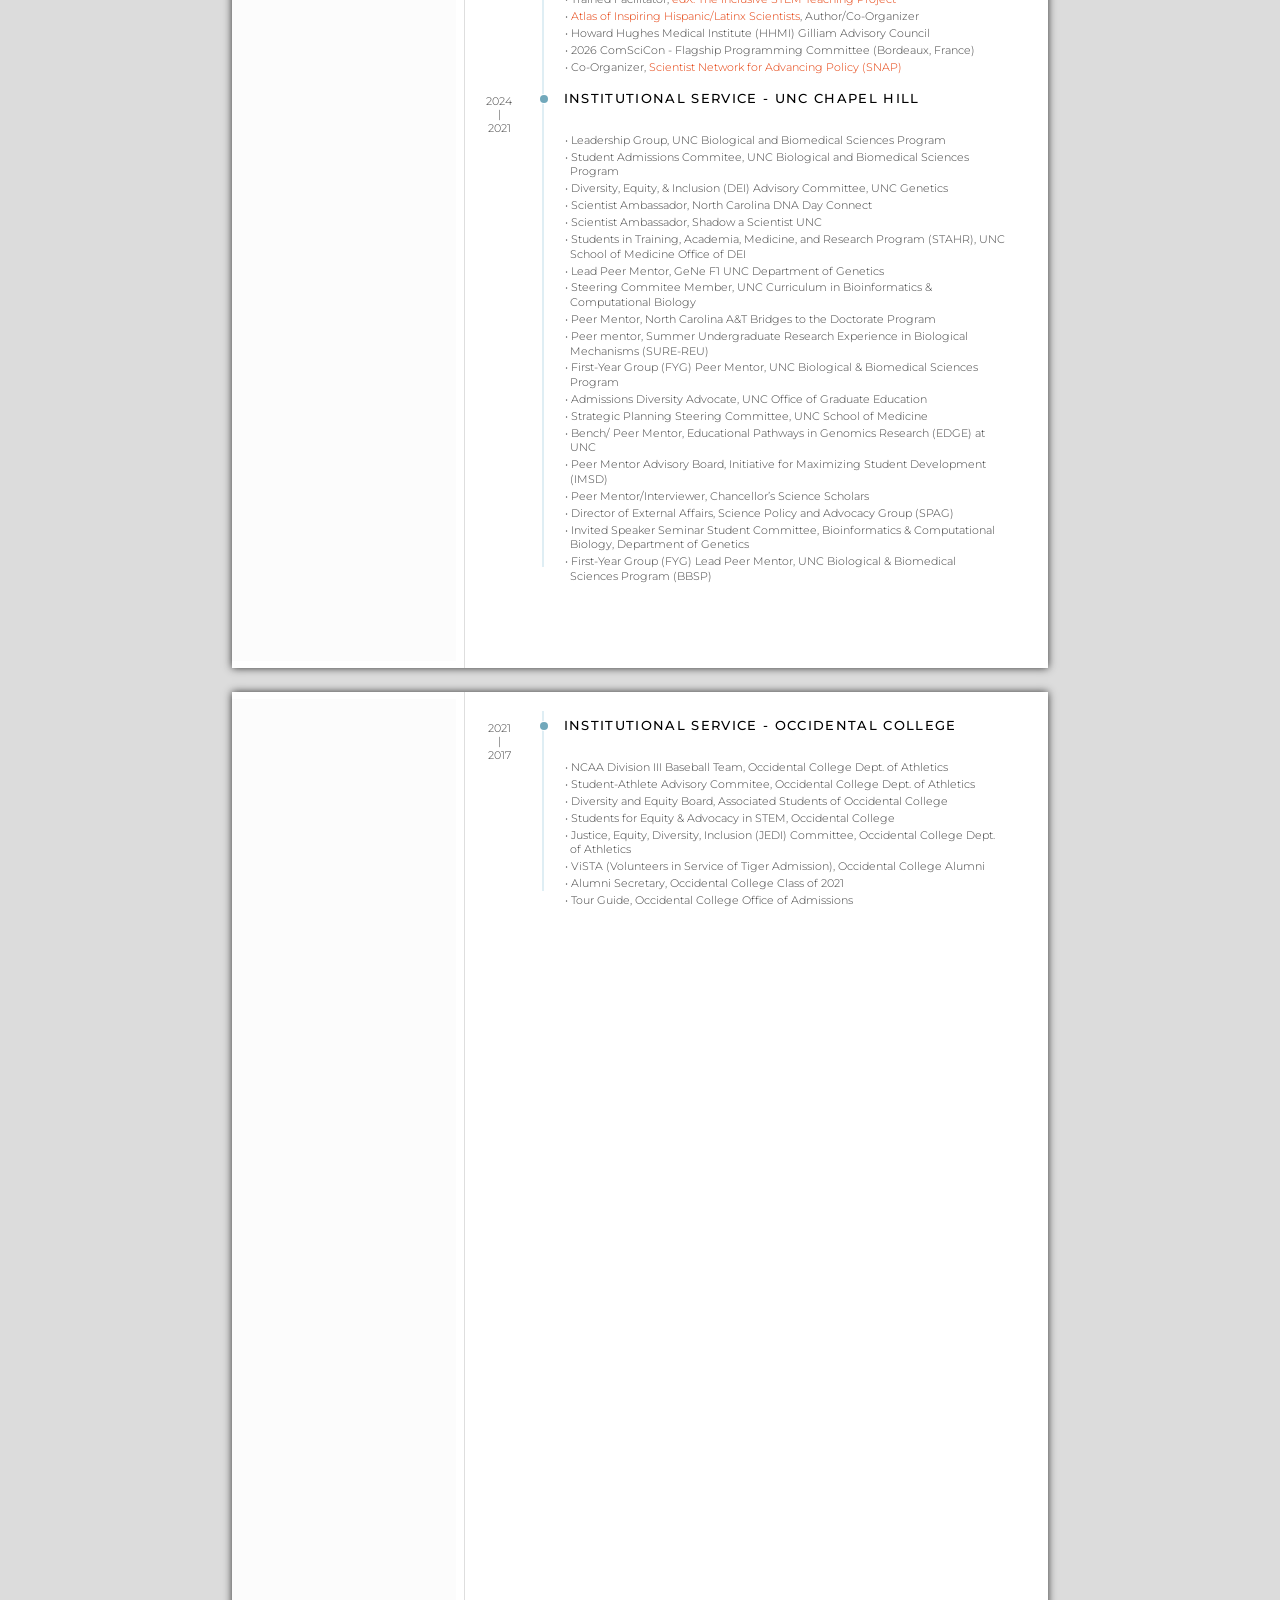
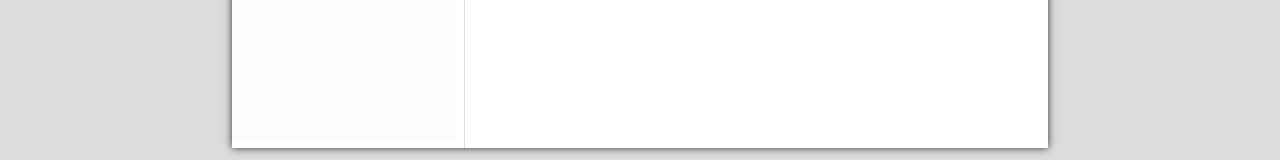
==== commit 4047ba61: "update cv and resume" ====
--- a/cv.html
+++ b/cv.html
@@ -32767,6 +32767,7 @@
 <p>2025 - 2022</p>
 <ul>
 <li>Developing and applying software in R, performing microscropy (DNA FISH) and -omics techniques (Hi-C, RNA-seq, ATAC-seq, CUT&amp;RUN/ChIP-seq) to investigate the role of 3D chromatin structure in response to environmental stress</li>
+<li>Oral Defense is publicly available <a href="https://www.youtube.com/watch?v=bnTBmrF8kso">here</a></li>
 </ul>
 </div>
 <div id="undergraduate-researcher" class="section level3">
@@ -32863,6 +32864,7 @@
 <p>N/A</p>
 <p>2025 - 2021</p>
 <ul>
+<li><a href="https://www.youtube.com/watch?v=gl63i5xxVsQ">Gilliam Fellow Spotlight: JP Flores</a></li>
 <li><a href="https://www.fredhutch.org/en/news/spotlight/2025/07/latinatlas.html">A repository of scientific role models - Fred Hutch Cancer Center</a></li>
 <li><a href="https://www.aaas.org/membership/member-spotlight/jp-flores-brings-science-home-connecting-science-community-op-eds">JP Flores brings science home, connecting science to community with op-eds - AAAS Member Spotlight</a></li>
 <li><a href="https://open.spotify.com/episode/7kTNWf0xWm0z1hLjydodjw?si=6a9b936b576e459e">Student Spotlight: Finding Passion in Science Communication and Advocacy- Big Biology</a></li>
@@ -33245,7 +33247,7 @@
 <div id="invited-talks-workshops" class="section level2" data-icon="microphone-alt">
 <h2>Invited Talks / Workshops</h2>
 <div id="plenary-session-scientist-network-for-advancing-policy-snap-building-a-new-generation-of-scientists-who-lead-in-policy-and-civic-engagement" class="section level3">
-<h3>Plenary Session: Scientist Network for Advancing Policy (SNAP): Building a New Generation of Scientists Who Lead in Policy and Civic Engagement</h3>
+<h3><a href="https://www.youtube.com/watch?v=QuLj_1V2KeY">Plenary Session: Scientist Network for Advancing Policy (SNAP): Building a New Generation of Scientists Who Lead in Policy and Civic Engagement</a></h3>
 <p>American Association for the Advancement of Science (AAAS) Annual Meeting Science at Scale</p>
 <p>Phoenix, AZ</p>
 <p>2026</p>
